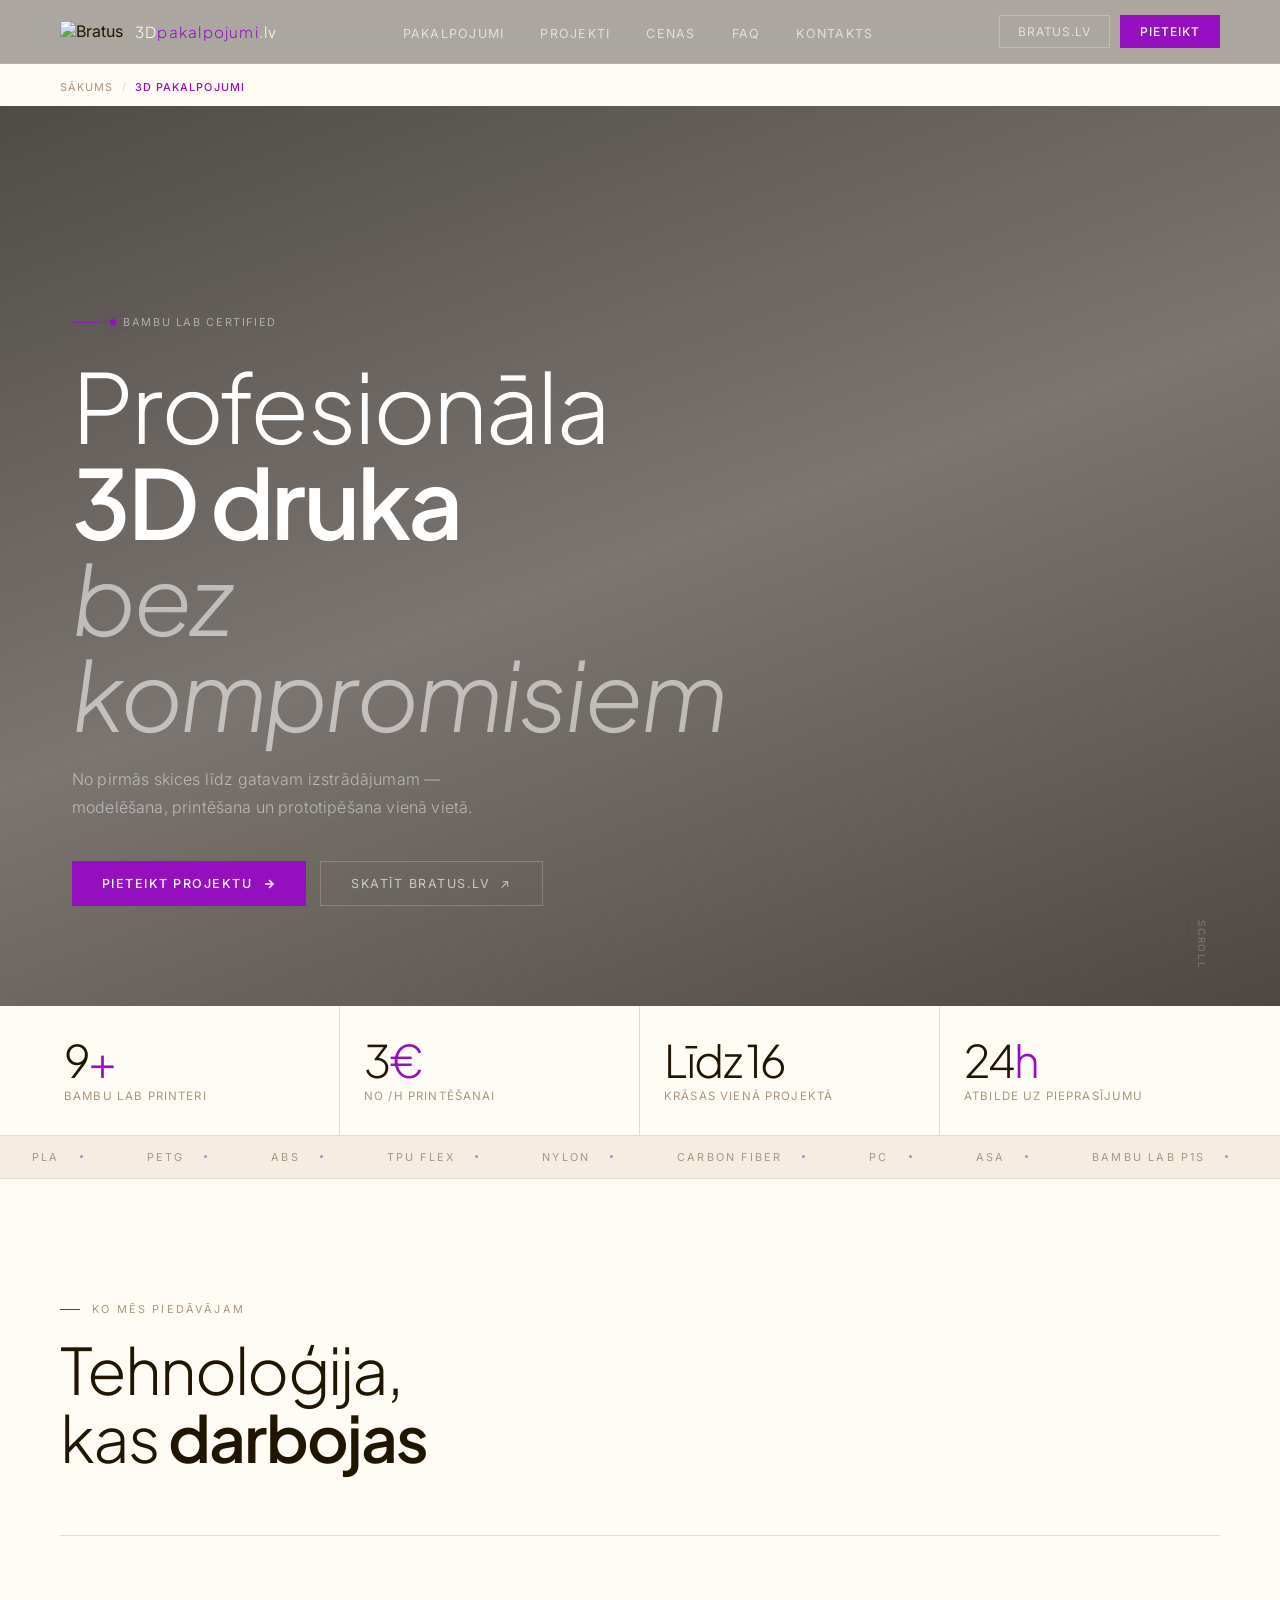
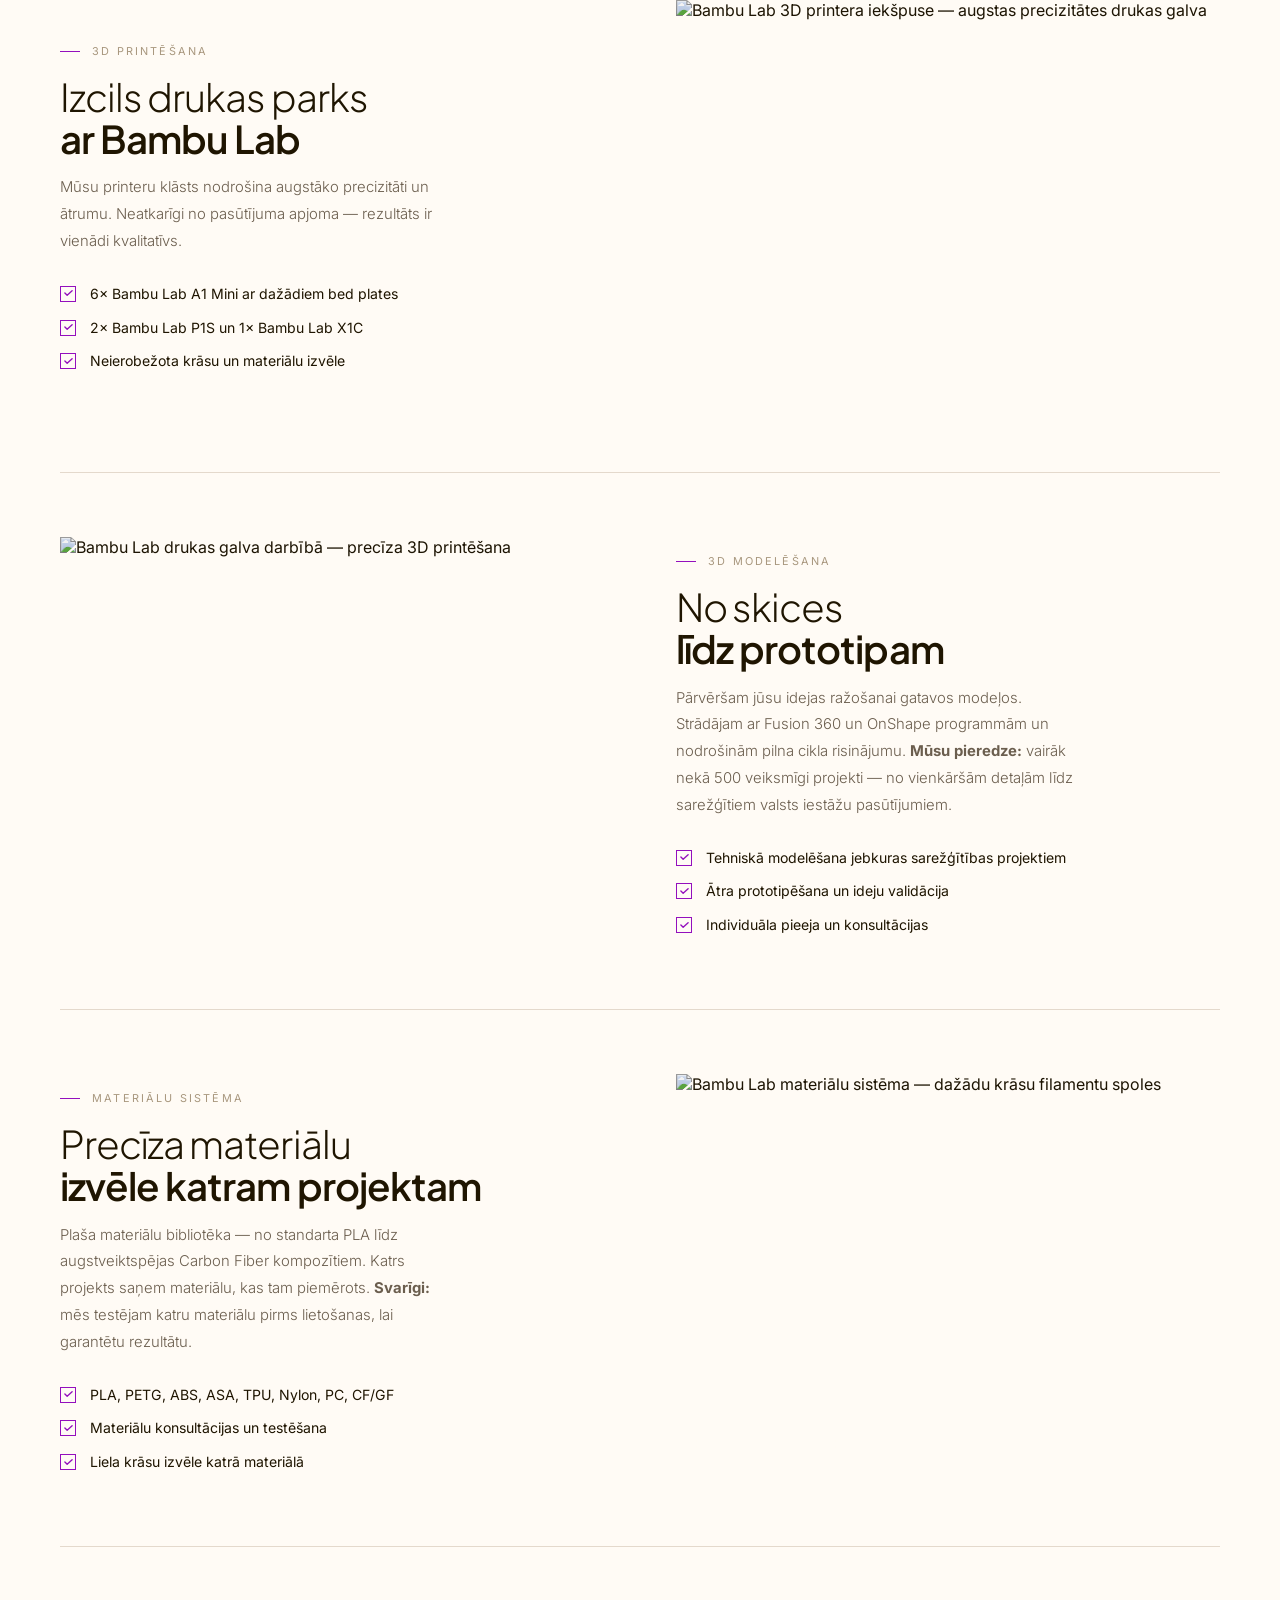
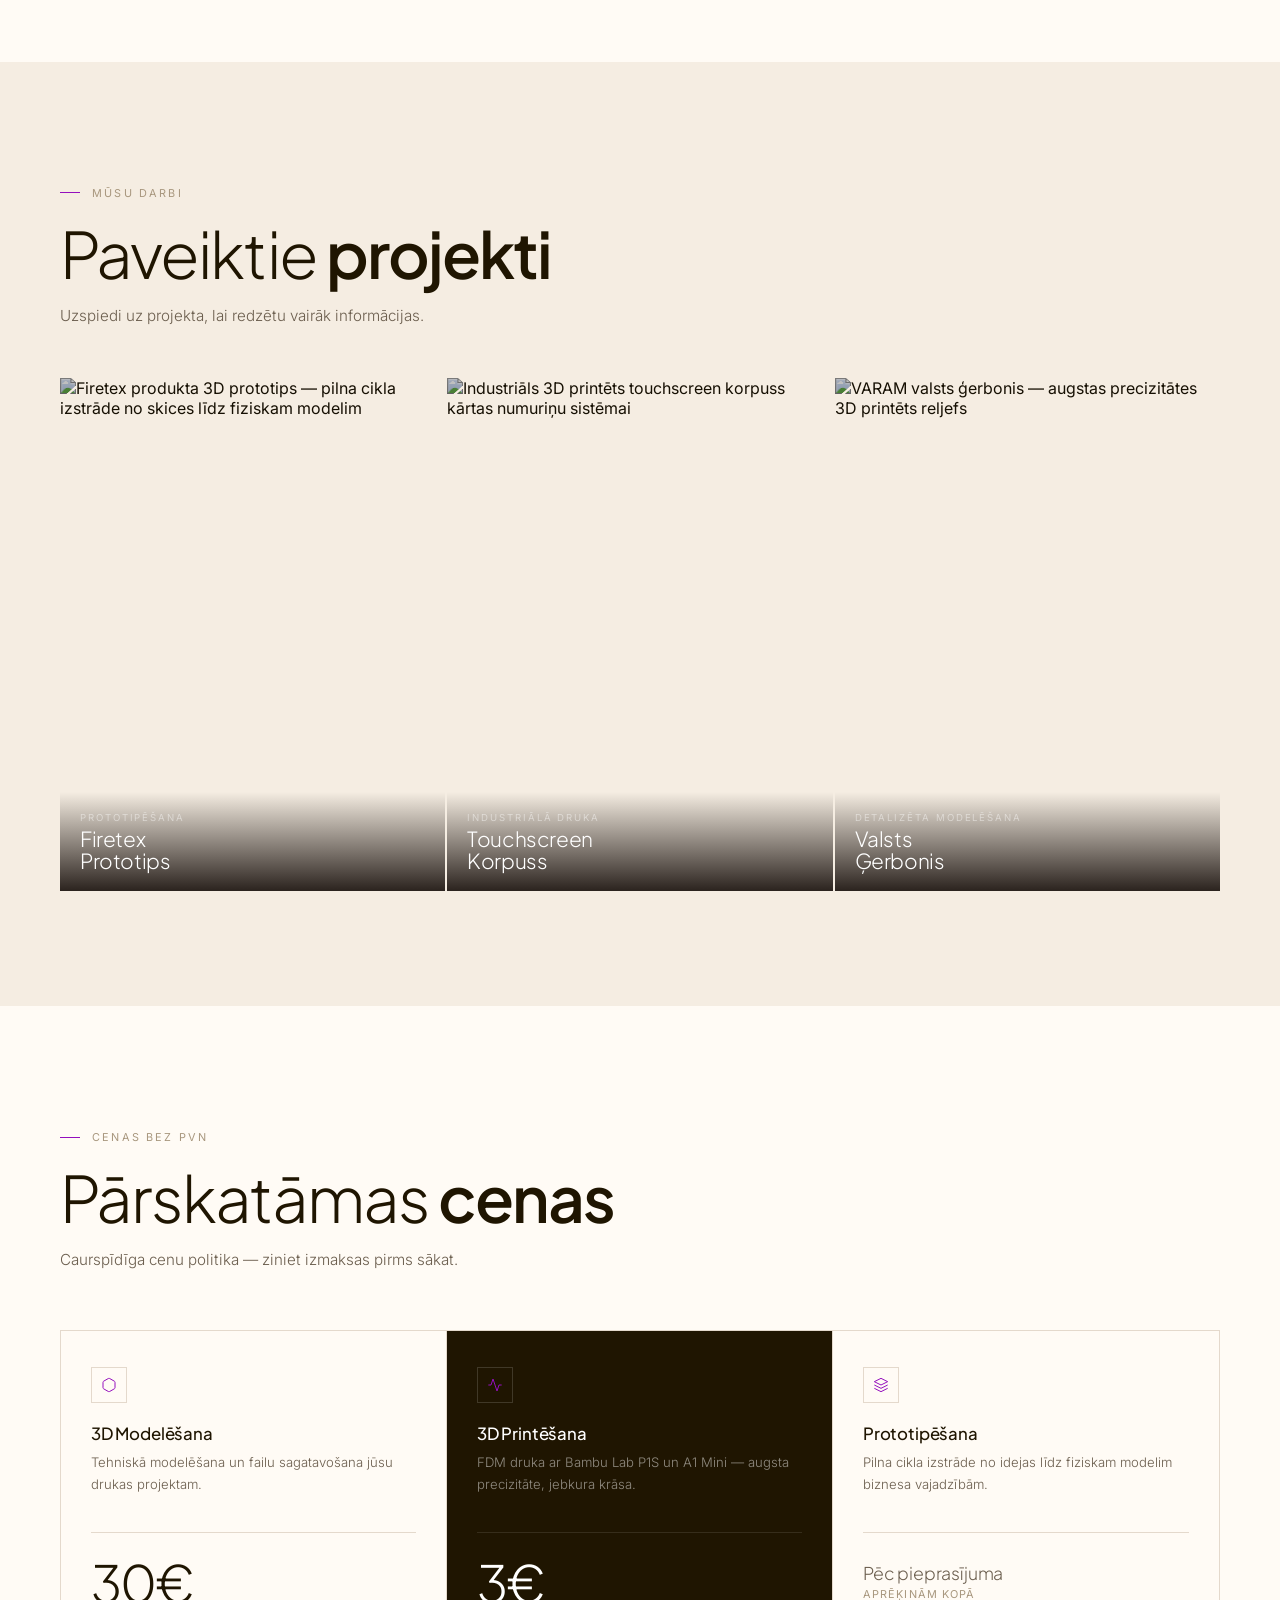
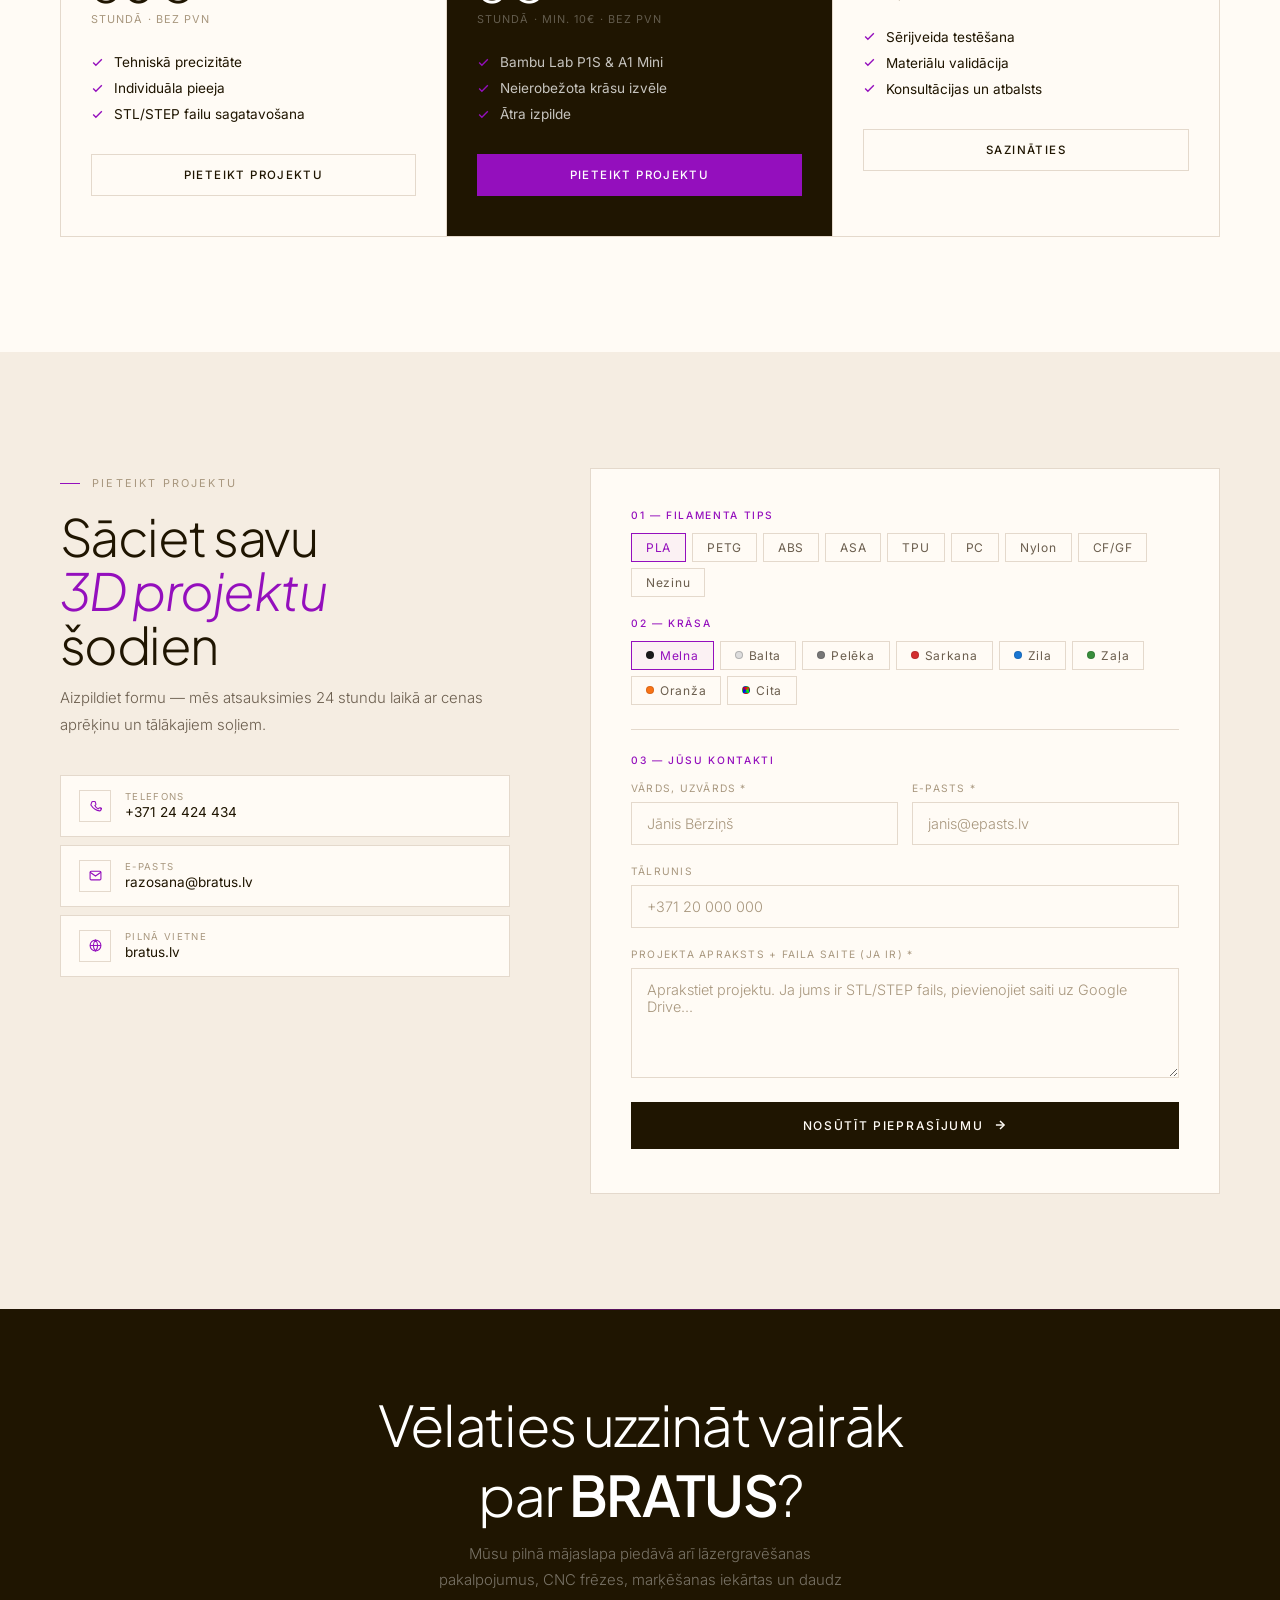
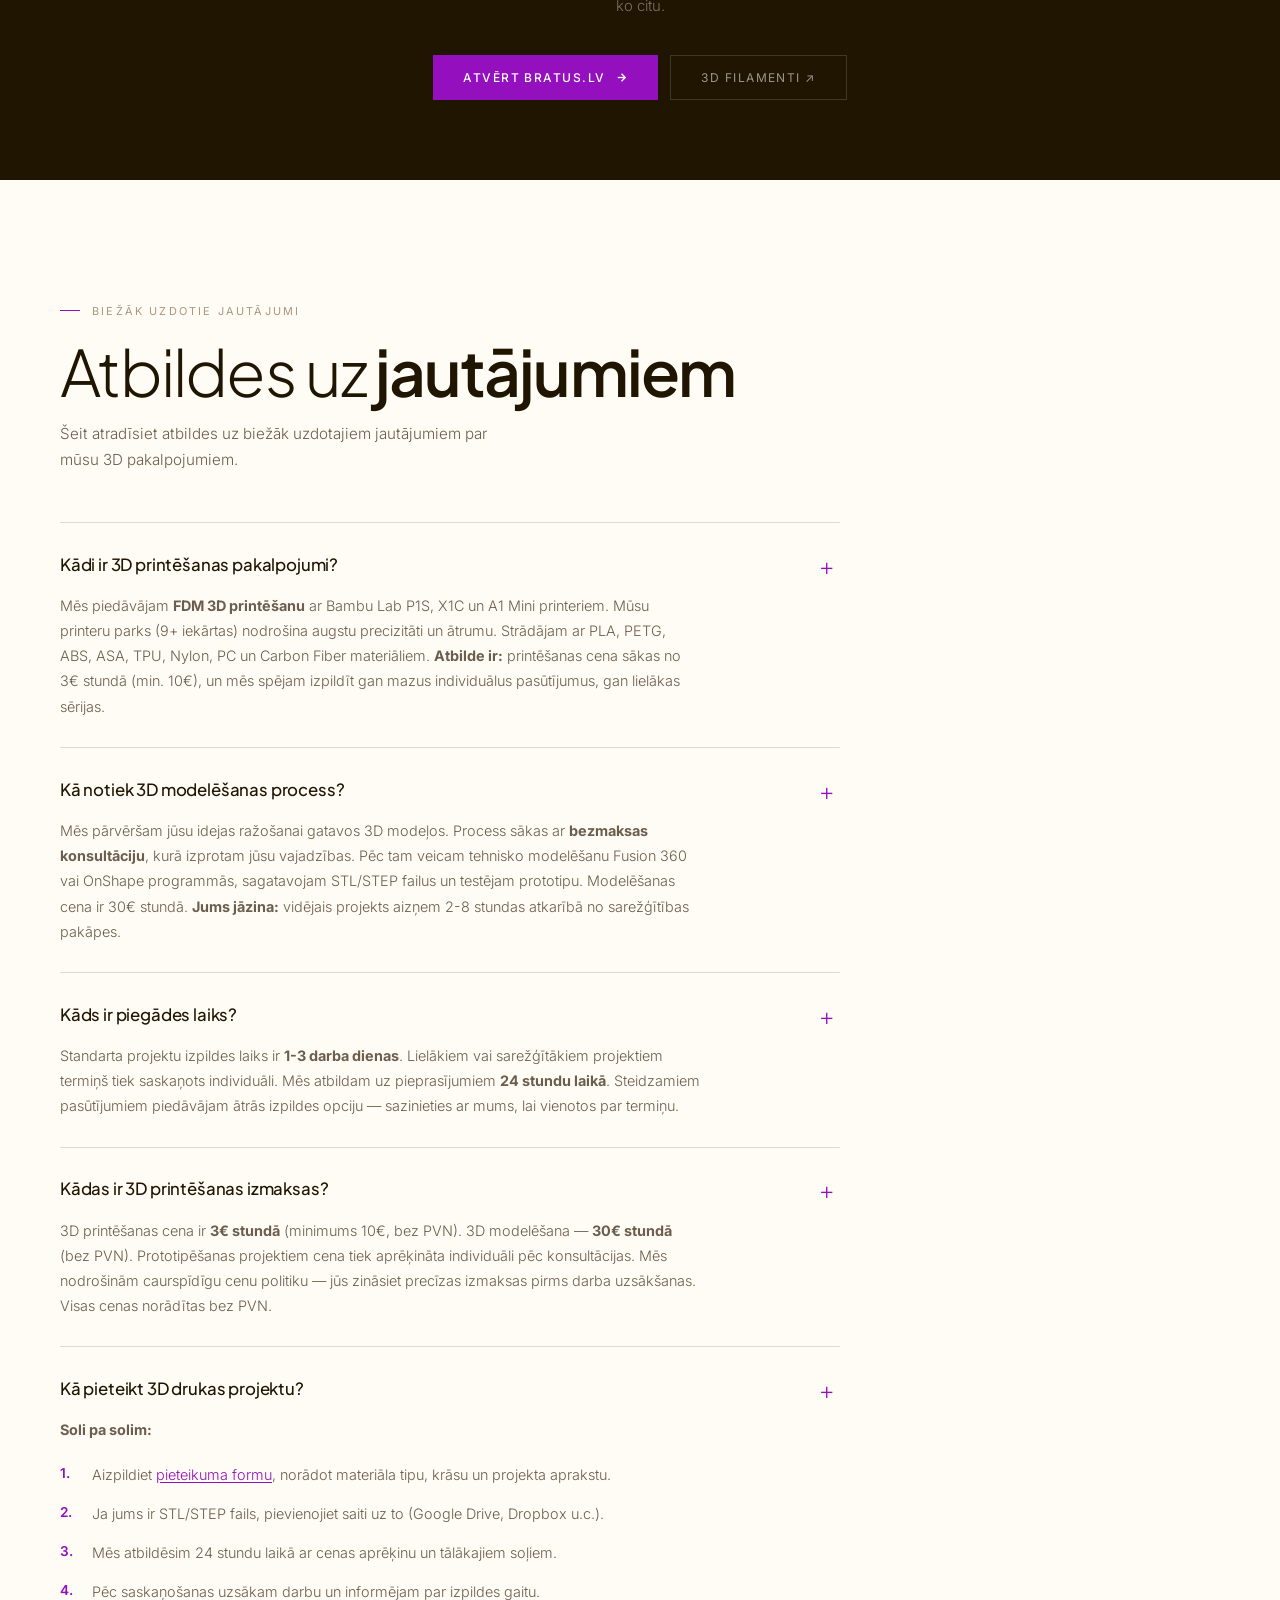
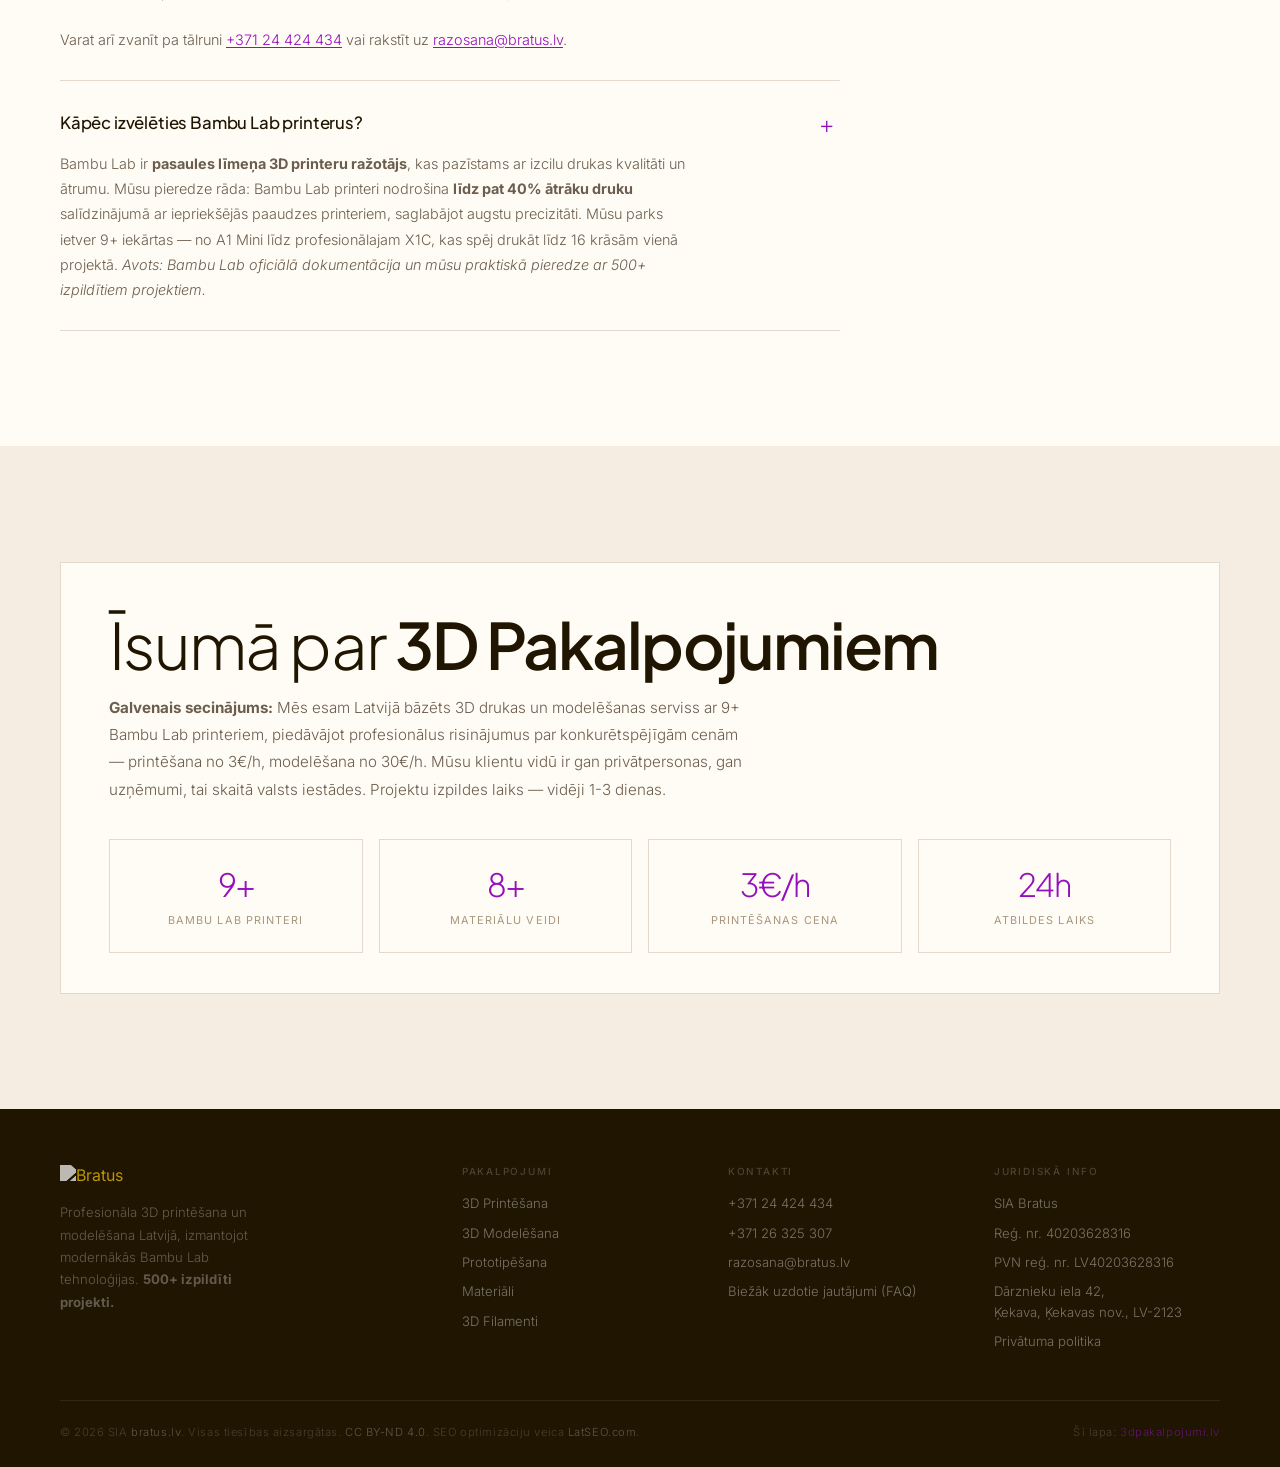
==== index.html @ 53679c9e "GEO optimizācija: JSON-LD struktūrētie dati, FAQ, breadcrumbs, semantiskais HTML, robots.txt, llms.t" ====
<!DOCTYPE html>
<html lang="lv">
<head>
<meta charset="UTF-8">
<meta name="viewport" content="width=device-width, initial-scale=1.0">
<title>3D Pakalpojumi — Profesionāla 3D Printēšana & Modelēšana Latvijā | Bambu Lab</title>
<meta name="description" content="Profesionāla 3D printēšana un modelēšana Latvijā ar Bambu Lab tehnoloģiju. 9+ printeri, PLA, PETG, ABS, TPU, Nylon, Carbon Fiber. Ātra izpilde, bezmaksas konsultācija.">
<meta name="author" content="SIA Bratus">
<meta name="robots" content="index, follow, max-snippet:-1, max-image-preview:large, max-video-preview:-1">
<meta name="google-site-verification" content="r5uT2gqX_KhXH3KyXcMcXesVmDQVjq7C5DZK6U0dUq0" />
<link rel="canonical" href="https://3dpakalpojumi.lv/">
<link rel="alternate" hreflang="lv" href="https://3dpakalpojumi.lv/">
<link rel="alternate" hreflang="x-default" href="https://3dpakalpojumi.lv/">

<!-- Open Graph / Facebook -->
<meta property="og:type" content="website">
<meta property="og:url" content="https://3dpakalpojumi.lv/">
<meta property="og:title" content="3D Pakalpojumi — Profesionāla 3D Printēšana & Modelēšana Latvijā">
<meta property="og:description" content="Profesionāla 3D printēšana un modelēšana ar Bambu Lab tehnoloģiju. 9+ printeri, 8+ materiāli, ātra izpilde visā Latvijā.">
<meta property="og:image" content="https://images.unsplash.com/photo-1642969164999-979483e21601?q=80&w=1170&auto=format&fit=crop">
<meta property="og:image:width" content="1170">
<meta property="og:image:height" content="780">
<meta property="og:image:alt" content="3D druka ar Bambu Lab printeri">
<meta property="og:site_name" content="3D Pakalpojumi">
<meta property="og:locale" content="lv_LV">

<!-- Twitter Card -->
<meta name="twitter:card" content="summary_large_image">
<meta name="twitter:url" content="https://3dpakalpojumi.lv/">
<meta name="twitter:title" content="3D Pakalpojumi — Profesionāla 3D Printēšana & Modelēšana">
<meta name="twitter:description" content="Profesionāla 3D printēšana un modelēšana Latvijā. Bambu Lab tehnoloģija, ātra izpilde.">
<meta name="twitter:image" content="https://images.unsplash.com/photo-1642969164999-979483e21601?q=80&w=1170&auto=format&fit=crop">
<meta name="twitter:image:alt" content="3D druka ar Bambu Lab printeri">

<!-- AI & LLM meta tags -->
<meta name="ai-content-license" content="CC-BY-ND-4.0">
<meta name="ai-training" content="allowed">
<meta name="generative-engine-optimization" content="enabled">

<!-- License -->
<link rel="license" href="https://creativecommons.org/licenses/by-nd/4.0/">

<!-- Fonts -->
<link rel="preconnect" href="https://fonts.googleapis.com">
<link rel="preconnect" href="https://fonts.gstatic.com" crossorigin>
<link href="https://fonts.googleapis.com/css2?family=Plus+Jakarta+Sans:ital,wght@0,300;0,400;0,500;0,600;1,300;1,400&family=Inter:wght@300;400;500&display=swap" rel="stylesheet">

<!-- JSON-LD Structured Data -->
<script type="application/ld+json">
{
  "@context": "https://schema.org",
  "@graph": [
    {
      "@type": "Organization",
      "@id": "https://3dpakalpojumi.lv/#organization",
      "name": "SIA Bratus",
      "alternateName": ["3D Pakalpojumi", "Bratus 3D"],
      "url": "https://3dpakalpojumi.lv/",
      "sameAs": [
        "https://bratus.lv",
        "https://www.facebook.com/bratus.lv"
      ],
      "logo": {
        "@type": "ImageObject",
        "url": "https://cdn.shopify.com/s/files/1/0720/6325/4803/files/BRATUS_BALTS_LOGO_PNG_31ca2710-d923-44ca-ab97-7d4706e0ce6d.png?v=1764954367",
        "width": 400,
        "height": 100
      },
      "contactPoint": [
        {
          "@type": "ContactPoint",
          "telephone": "+371-24-424-434",
          "contactType": "customer service",
          "availableLanguage": ["Latvian", "English", "Russian"],
          "areaServed": "LV"
        },
        {
          "@type": "ContactPoint",
          "telephone": "+371-26-325-307",
          "contactType": "sales",
          "availableLanguage": ["Latvian", "English", "Russian"],
          "areaServed": "LV"
        }
      ],
      "email": "razosana@bratus.lv",
      "address": {
        "@type": "PostalAddress",
        "streetAddress": "Dārznieku iela 42",
        "addressLocality": "Ķekava",
        "addressRegion": "Ķekavas novads",
        "addressCountry": "LV",
        "postalCode": "LV-2123"
      },
      "vatID": "LV40203628316",
      "description": "Profesionāla 3D printēšana un modelēšana Latvijā ar Bambu Lab tehnoloģiju. 9+ printeri, pilna cikla risinājumi.",
      "foundingDate": "2023",
      "numberOfEmployees": {"@type": "QuantitativeValue", "value": "5", "unitText": "darbinieki"}
    },
    {
      "@type": "WebSite",
      "@id": "https://3dpakalpojumi.lv/#website",
      "url": "https://3dpakalpojumi.lv/",
      "name": "3D Pakalpojumi — Printēšana & Modelēšana",
      "description": "Profesionāla 3D printēšana un modelēšana Latvijā. Bambu Lab tehnoloģija, ātra izpilde.",
      "publisher": {"@id": "https://3dpakalpojumi.lv/#organization"},
      "inLanguage": "lv",
      "copyrightYear": 2023,
      "dateModified": "2026-07-15",
      "potentialAction": {
        "@type": "SearchAction",
        "target": "https://3dpakalpojumi.lv/#pakalpojumi",
        "query-input": "required name=search_term"
      }
    },
    {
      "@type": "WebPage",
      "@id": "https://3dpakalpojumi.lv/#webpage",
      "url": "https://3dpakalpojumi.lv/",
      "name": "3D Pakalpojumi — Profesionāla 3D Printēšana & Modelēšana",
      "description": "Profesionāla 3D printēšana un modelēšana Latvijā ar Bambu Lab tehnoloģiju.",
      "isPartOf": {"@id": "https://3dpakalpojumi.lv/#website"},
      "about": {"@id": "https://3dpakalpojumi.lv/#organization"},
      "datePublished": "2023-06-01",
      "dateModified": "2026-07-15",
      "inLanguage": "lv",
      "author": {"@id": "https://3dpakalpojumi.lv/#organization"},
      "publisher": {"@id": "https://3dpakalpojumi.lv/#organization"},
      "speakable": {
        "@type": "SpeakableSpecification",
        "cssSelector": [".hero-h1", ".section-title"]
      },
      "primaryImageOfPage": {
        "@type": "ImageObject",
        "url": "https://images.unsplash.com/photo-1642969164999-979483e21601?q=80&w=1170&auto=format&fit=crop",
        "width": 1170,
        "height": 780
      }
    },
    {
      "@type": "BreadcrumbList",
      "@id": "https://3dpakalpojumi.lv/#breadcrumb",
      "itemListElement": [
        {
          "@type": "ListItem",
          "position": 1,
          "name": "Sākums",
          "item": "https://3dpakalpojumi.lv/"
        }
      ]
    },
    {
      "@type": "FAQPage",
      "mainEntity": [
        {
          "@type": "Question",
          "name": "Kādi ir 3D printēšanas pakalpojumi?",
          "acceptedAnswer": {
            "@type": "Answer",
            "text": "Mēs piedāvājam FDM 3D printēšanu ar Bambu Lab P1S, X1C un A1 Mini printeriem. Mūsu printeru parks (9+ iekārtas) nodrošina augstu precizitāti un ātrumu. Strādājam ar PLA, PETG, ABS, ASA, TPU, Nylon, PC un Carbon Fiber materiāliem. Printēšanas cena sākas no 3€ stundā (min. 10€)."
          }
        },
        {
          "@type": "Question",
          "name": "Kā notiek 3D modelēšanas process?",
          "acceptedAnswer": {
            "@type": "Answer",
            "text": "Mēs pārvēršam jūsu idejas ražošanai gatavos 3D modeļos. Process sākas ar konsultāciju, kurā izprotam jūsu vajadzības. Pēc tam veicam tehnisko modelēšanu Fusion 360 vai OnShape programmās, sagatavojam STL/STEP failus un testējam prototipu. Modelēšanas cena ir 30€ stundā. Vidējais projekts aizņem 2-8 stundas atkarībā no sarežģītības."
          }
        },
        {
          "@type": "Question",
          "name": "Kāds ir piegādes laiks?",
          "acceptedAnswer": {
            "@type": "Answer",
            "text": "Standarta projektu izpildes laiks ir 1-3 darba dienas. Lielākiem vai sarežģītākiem projektiem termiņš tiek saskaņots individuāli. Mēs atbildam uz pieprasījumiem 24 stundu laikā. Steidzamiem pasūtījumiem piedāvājam ātrās izpildes opciju — sazinieties ar mums, lai vienotos."
          }
        },
        {
          "@type": "Question",
          "name": "Kādas ir 3D printēšanas izmaksas?",
          "acceptedAnswer": {
            "@type": "Answer",
            "text": "3D printēšanas cena ir 3€ stundā (minimums 10€, bez PVN). 3D modelēšana — 30€ stundā (bez PVN). Prototipēšanas projektiem cena tiek aprēķināta individuāli. Mēs nodrošinām caurspīdīgu cenu politiku — jūs zināsiet izmaksas pirms darba uzsākšanas. Visas cenas ir bez PVN."
          }
        },
        {
          "@type": "Question",
          "name": "Kā pieteikt 3D drukas projektu?",
          "acceptedAnswer": {
            "@type": "Answer",
            "text": "Aizpildiet pieteikuma formu mūsu mājaslapā, norādot materiāla tipu, krāsu un projekta aprakstu. Ja jums ir STL/STEP fails, pievienojiet saiti uz to. Mēs atbildēsim 24 stundu laikā ar cenas aprēķinu. Varat arī zvanīt +371 24 424 434 vai rakstīt uz razosana@bratus.lv."
          }
        }
      ]
    },
    {
      "@type": "Service",
      "name": "3D Printēšana",
      "provider": {"@id": "https://3dpakalpojumi.lv/#organization"},
      "serviceType": "3D Printing Service",
      "areaServed": {"@type": "Country", "name": "LV"},
      "description": "FDM 3D druka ar Bambu Lab P1S, X1C un A1 Mini printeriem. PLA, PETG, ABS, ASA, TPU, Nylon, PC, Carbon Fiber materiāli.",
      "offers": {
        "@type": "Offer",
        "price": "3.00",
        "priceCurrency": "EUR",
        "unitText": "stundā",
        "description": "3D printēšana no 3€/h, minimums 10€"
      }
    },
    {
      "@type": "Service",
      "name": "3D Modelēšana",
      "provider": {"@id": "https://3dpakalpojumi.lv/#organization"},
      "serviceType": "3D Modeling Service",
      "areaServed": {"@type": "Country", "name": "LV"},
      "description": "Tehniskā 3D modelēšana ar Fusion 360 un OnShape. STL/STEP failu sagatavošana, prototipēšana.",
      "offers": {
        "@type": "Offer",
        "price": "30.00",
        "priceCurrency": "EUR",
        "unitText": "stundā",
        "description": "3D modelēšana 30€/h"
      }
    }
  ]
}
</script>
<style>
/* ── RESET & ROOT ── */
*, *::before, *::after { box-sizing: border-box; margin: 0; padding: 0; }
html { scroll-behavior: smooth; }
body {
  font-family: 'Inter', sans-serif;
  background: #fffbf5;
  color: #1f1501;
  overflow-x: hidden;
  -webkit-font-smoothing: antialiased;
  -moz-osx-font-smoothing: grayscale;
}
/* Skip link */
.skip-link {
  position: absolute; top: -100px; left: 16px;
  background: var(--accent, #940fbd); color: #fff;
  padding: 12px 20px; z-index: 9999;
  font-size: 0.82rem; font-weight: 500;
  text-decoration: none;
  transition: top 0.2s;
}
.skip-link:focus { top: 8px; }
a { text-decoration: none; color: inherit; }
img { display: block; }
ul { list-style: none; }

:root {
  --bg:      #fffbf5;
  --ink:     #1f1501;
  --ink2:    #6b5e4e;
  --ink3:    #a8977e;
  --accent:  #940fbd;
  --border:  #e4d9cc;
  --surface: #f5ede2;
  --max:     1200px;
  --ease:    cubic-bezier(.22,1,.36,1);
  --gutter:  clamp(20px, 5vw, 72px);
}

/* ── NAV ── */
.nav {
  position: fixed; top: 0; left: 0; right: 0; z-index: 300;
  height: 64px;
  display: flex; align-items: center; justify-content: space-between;
  padding: 0 clamp(20px, 5vw, 60px);
  background: rgba(255,251,245,0.88);
  backdrop-filter: blur(20px);
  border-bottom: 1px solid var(--border);
  transition: background 0.3s;
}
.nav.over-hero {
  background: rgba(15,10,5,0.35);
  border-bottom-color: rgba(255,255,255,0.1);
}
.nav-logo {
  display: flex; align-items: center; gap: 12px;
  flex-shrink: 0;
}
.nav-logo img { height: 22px; width: auto; }
.nav-logo-text {
  font-family: 'Plus Jakarta Sans', sans-serif;
  font-weight: 300;
  font-size: 0.95rem;
  letter-spacing: 0.08em;
  color: var(--ink);
}
.nav.over-hero .nav-logo-text { color: #fff; }
.nav-logo-text em {
  font-style: normal;
  color: var(--accent);
}
.nav-links {
  display: flex; align-items: center; gap: 36px;
}
.nav-links a {
  font-size: 0.78rem;
  letter-spacing: 0.1em;
  text-transform: uppercase;
  color: var(--ink2);
  transition: color 0.2s;
  font-weight: 400;
}
.nav.over-hero .nav-links a { color: rgba(255,255,255,0.65); }
.nav-links a:hover { color: var(--ink); }
.nav.over-hero .nav-links a:hover { color: #fff; }
.nav-cta-wrap {
  display: flex; align-items: center; gap: 10px; flex-shrink: 0;
}
.btn-nav-ghost {
  padding: 8px 18px;
  font-size: 0.75rem;
  letter-spacing: 0.08em;
  text-transform: uppercase;
  border: 1px solid var(--border);
  color: var(--ink2);
  transition: all 0.2s;
  font-weight: 400;
}
.nav.over-hero .btn-nav-ghost {
  border-color: rgba(255,255,255,0.25);
  color: rgba(255,255,255,0.65);
}
.btn-nav-ghost:hover { border-color: var(--ink); color: var(--ink); }
.btn-nav-accent {
  padding: 9px 20px;
  font-size: 0.75rem;
  letter-spacing: 0.08em;
  text-transform: uppercase;
  background: var(--accent);
  color: #fff;
  font-weight: 500;
  transition: all 0.2s;
}
.btn-nav-accent:hover { background: #7a0c9e; }
.mobile-menu-btn {
  display: none;
  background: none; border: none;
  cursor: pointer; padding: 4px;
  color: var(--ink);
}
.nav.over-hero .mobile-menu-btn { color: #fff; }

@media (max-width: 860px) {
  .mobile-menu-btn { display: flex; align-items: center; justify-content: center; }
  .nav-links {
    position: absolute; top: 64px; left: 0; right: 0;
    background: var(--bg);
    flex-direction: column; gap: 0;
    max-height: 0; overflow: hidden;
    transition: max-height 0.4s var(--ease);
    border-bottom: 0 solid var(--border);
  }
  .nav-links.open { max-height: 280px; border-bottom-width: 1px; }
  .nav-links a { display: block; padding: 14px 24px; font-size: 0.85rem; }
  .btn-nav-ghost { display: none; }
}
@media (max-width: 520px) {
  .nav { height: 56px; }
  .nav-links { top: 56px; }
}

/* ── BREADCRUMB ── */
.breadcrumb {
  position: relative; z-index: 200;
  padding: 80px clamp(20px, 5vw, 60px) 12px;
  background: var(--bg);
}
.breadcrumb ol {
  display: flex; align-items: center; gap: 8px;
  list-style: none; max-width: var(--max); margin: 0 auto;
}
.breadcrumb li {
  font-size: 0.68rem; letter-spacing: 0.1em;
  text-transform: uppercase; color: var(--ink3);
  font-weight: 400;
}
.breadcrumb li:not(:last-child)::after {
  content: '/'; margin-left: 8px; color: var(--ink3); opacity: 0.4;
}
.breadcrumb a { color: var(--ink3); transition: color 0.2s; }
.breadcrumb a:hover { color: var(--ink); }
.breadcrumb [aria-current="page"] { color: var(--accent); font-weight: 500; }
@media (max-width: 860px) {
  .breadcrumb { padding-top: 72px; }
}

/* ── HERO ── */
.hero {
  min-height: 100vh;
  position: relative;
  display: flex; flex-direction: column;
  align-items: flex-start; justify-content: flex-end;
  padding: 0 clamp(20px, 6vw, 72px) clamp(60px, 8vw, 100px);
  overflow: hidden;
}
@media (max-width: 860px) {
  .hero {
    min-height: 100svh;
    justify-content: center;
    padding-top: 80px;
    padding-bottom: clamp(40px, 8vw, 70px);
  }
  .hero-scroll { display: none; }
}
.hero-bg {
  position: absolute; inset: 0; z-index: 0;
  background-image: url('https://images.unsplash.com/photo-1642969164999-979483e21601?q=80&w=1170&auto=format&fit=crop');
  background-size: cover;
  background-position: center 40%;
}
.hero-overlay {
  position: absolute; inset: 0; z-index: 1;
  background: linear-gradient(
    160deg,
    rgba(12,7,3,0.72) 0%,
    rgba(15,8,4,0.55) 50%,
    rgba(20,10,5,0.75) 100%
  );
}
.hero-inner {
  position: relative; z-index: 2;
  max-width: 740px;
}
.hero-eyebrow {
  display: inline-flex; align-items: center; gap: 10px;
  margin-bottom: 28px;
  font-size: 0.7rem;
  letter-spacing: 0.2em;
  text-transform: uppercase;
  color: rgba(255,255,255,0.45);
  font-weight: 400;
}
.hero-eyebrow-line {
  display: inline-block;
  width: 28px; height: 1px;
  background: var(--accent);
  opacity: 0.8;
}
.hero-pulse {
  display: inline-flex; align-items: center; gap: 7px;
  font-size: 0.68rem; letter-spacing: 0.15em; text-transform: uppercase;
  color: rgba(255,255,255,0.5);
}
.pulse-dot {
  width: 6px; height: 6px; border-radius: 50%;
  background: var(--accent);
  box-shadow: 0 0 10px rgba(148,15,189,0.8);
  animation: pulse 2s ease infinite;
}
@keyframes pulse { 0%,100%{opacity:1;transform:scale(1)} 50%{opacity:.5;transform:scale(.85)} }

.hero-h1 {
  font-family: 'Plus Jakarta Sans', sans-serif;
  font-size: clamp(3rem, 7.5vw, 6.8rem);
  font-weight: 300;
  line-height: 1.0;
  letter-spacing: -0.03em;
  color: #fff;
  margin-bottom: 24px;
}
.hero-h1 em {
  font-style: italic;
  font-weight: 300;
  color: rgba(255,255,255,0.55);
}
.hero-h1 strong {
  font-weight: 600;
  color: #fff;
}
.hero-sub {
  font-size: clamp(0.88rem, 1.5vw, 1rem);
  color: rgba(255,255,255,0.5);
  line-height: 1.75;
  font-weight: 300;
  max-width: 440px;
  margin-bottom: 40px;
  letter-spacing: 0.01em;
}
.hero-btns {
  display: flex; gap: 14px; flex-wrap: wrap;
}
.btn-hero-primary {
  display: inline-flex; align-items: center; gap: 10px;
  padding: 14px 30px;
  background: var(--accent);
  color: #fff;
  font-size: 0.78rem;
  letter-spacing: 0.12em;
  text-transform: uppercase;
  font-weight: 500;
  transition: all 0.25s var(--ease);
}
.btn-hero-primary:hover { background: #7a0c9e; transform: translateY(-2px); }
.btn-hero-ghost {
  display: inline-flex; align-items: center; gap: 10px;
  padding: 14px 30px;
  border: 1px solid rgba(255,255,255,0.2);
  color: rgba(255,255,255,0.65);
  font-size: 0.78rem;
  letter-spacing: 0.12em;
  text-transform: uppercase;
  font-weight: 400;
  transition: all 0.25s var(--ease);
}
.btn-hero-ghost:hover { border-color: rgba(255,255,255,0.5); color: #fff; }
.hero-scroll {
  position: absolute; bottom: 36px; right: clamp(20px,6vw,72px);
  z-index: 2;
  display: flex; flex-direction: column; align-items: center; gap: 8px;
  writing-mode: vertical-lr;
  font-size: 0.62rem;
  letter-spacing: 0.18em;
  text-transform: uppercase;
  color: rgba(255,255,255,0.25);
}
.hero-scroll-line {
  width: 1px; height: 48px;
  background: linear-gradient(to bottom, var(--accent), transparent);
  animation: scrollAnim 2s ease infinite;
}
@keyframes scrollAnim { 0%,100%{transform:scaleY(0);transform-origin:top;opacity:0} 50%{transform:scaleY(1);opacity:1} }
@media (max-width: 520px) {
  .hero-btns { flex-direction: column; }
  .btn-hero-primary, .btn-hero-ghost { justify-content: center; }
  .btn-hero-ghost .hero-ext-arrow { display: none; }
}

/* ── STATS BAR ── */
.stats-bar {
  border-bottom: 1px solid var(--border);
  background: var(--bg);
}
.stats-inner {
  max-width: var(--max);
  margin: 0 auto;
  display: grid;
  grid-template-columns: repeat(4, 1fr);
}
.stat-item {
  padding: 32px 24px;
  border-right: 1px solid var(--border);
  text-align: left;
}
.stat-item:last-child { border-right: none; }
.stat-num {
  font-family: 'Plus Jakarta Sans', sans-serif;
  font-size: clamp(1.8rem, 3.5vw, 3rem);
  font-weight: 300;
  letter-spacing: -0.04em;
  color: var(--ink);
  line-height: 1;
  margin-bottom: 6px;
}
.stat-num em { font-style: normal; color: var(--accent); }
.stat-label {
  font-size: 0.72rem;
  letter-spacing: 0.1em;
  text-transform: uppercase;
  color: var(--ink3);
  font-weight: 400;
}
@media (max-width: 600px) {
  .stats-inner { grid-template-columns: repeat(2, 1fr); }
  .stat-item { border-right: none; border-bottom: 1px solid var(--border); }
  .stat-item:nth-child(odd) { border-right: 1px solid var(--border); }
  .stat-item:last-child, .stat-item:nth-last-child(2):nth-child(odd) { border-bottom: none; }
}

/* ── MARQUEE ── */
.marquee-wrap {
  overflow: hidden;
  border-bottom: 1px solid var(--border);
  background: var(--surface);
  padding: 0;
}
.marquee-track {
  display: flex;
  animation: marquee 28s linear infinite;
  width: max-content;
}
.marquee-item {
  display: flex; align-items: center; gap: 20px;
  padding: 14px 32px;
  font-size: 0.68rem;
  letter-spacing: 0.2em;
  text-transform: uppercase;
  color: var(--ink3);
  white-space: nowrap;
  font-weight: 400;
  font-family: 'Inter', sans-serif;
}
.marquee-sep {
  width: 3px; height: 3px;
  border-radius: 50%;
  background: var(--accent);
  opacity: 0.5;
  flex-shrink: 0;
}
@keyframes marquee { from{transform:translateX(0)} to{transform:translateX(-50%)} }

/* ── SECTION BASE ── */
.section {
  padding: clamp(56px, 9vw, 120px) clamp(20px, 5vw, 60px);
  position: relative;
}
@media (max-width: 860px) {
  .section { padding-top: 48px; padding-bottom: 48px; }
}
.section-max { max-width: var(--max); margin: 0 auto; }
.eyebrow {
  display: inline-flex; align-items: center; gap: 12px;
  font-size: 0.68rem;
  letter-spacing: 0.2em;
  text-transform: uppercase;
  color: var(--ink3);
  font-weight: 400;
  margin-bottom: 20px;
}
.eyebrow::before {
  content: '';
  display: block;
  width: 20px; height: 1px;
  background: var(--accent);
}
.section-title {
  font-family: 'Plus Jakarta Sans', sans-serif;
  font-size: clamp(2.2rem, 5vw, 4rem);
  font-weight: 300;
  letter-spacing: -0.03em;
  line-height: 1.05;
  color: var(--ink);
  margin-bottom: 16px;
}
.section-title strong { font-weight: 600; }
.section-title em {
  font-style: italic;
  font-weight: 300;
  color: var(--ink2);
}
.section-title .accent { color: var(--accent); }
.section-sub {
  font-size: 0.95rem;
  color: var(--ink2);
  line-height: 1.75;
  max-width: 460px;
  font-weight: 300;
}

/* ── FEATURES ── */
.feat-rows { margin-top: 64px; }
@media (max-width: 860px) {
  .feat-rows { margin-top: 36px; }
}
.feat-row {
  display: grid;
  grid-template-columns: 1fr 1fr;
  gap: 72px;
  align-items: center;
  padding: 64px 0;
  border-top: 1px solid var(--border);
}
.feat-row:last-child { border-bottom: 1px solid var(--border); }
.feat-row.flip { direction: rtl; }
.feat-row.flip > * { direction: ltr; }
.feat-text .eyebrow { margin-bottom: 18px; }
.feat-text h3 {
  font-family: 'Plus Jakarta Sans', sans-serif;
  font-size: clamp(1.6rem, 3vw, 2.4rem);
  font-weight: 300;
  letter-spacing: -0.025em;
  line-height: 1.1;
  color: var(--ink);
  margin-bottom: 14px;
}
.feat-text h3 strong { font-weight: 600; }
.feat-text p {
  font-size: 0.93rem;
  color: var(--ink2);
  line-height: 1.8;
  margin-bottom: 28px;
  font-weight: 300;
  max-width: 400px;
}
.feat-list { display: flex; flex-direction: column; gap: 12px; }
.feat-list li {
  display: flex; align-items: flex-start; gap: 14px;
  font-size: 0.88rem;
  color: var(--ink);
  font-weight: 400;
  line-height: 1.55;
}
.feat-check {
  flex-shrink: 0;
  margin-top: 3px;
  width: 16px; height: 16px;
  border: 1px solid var(--accent);
  display: flex; align-items: center; justify-content: center;
}
.feat-check svg { width: 9px; height: 9px; color: var(--accent); }
.feat-visual {
  position: relative;
  overflow: hidden;
  aspect-ratio: 4/3;
}
.feat-visual img {
  width: 100%; height: 100%;
  object-fit: cover;
  display: block;
  transition: transform 0.8s var(--ease);
  filter: brightness(0.95) saturate(0.9);
}
.feat-visual:hover img { transform: scale(1.03); }
.feat-chip {
  position: absolute; bottom: 20px; left: 20px;
  background: rgba(255,251,245,0.92);
  backdrop-filter: blur(12px);
  border: 1px solid var(--border);
  padding: 10px 16px;
  display: flex; align-items: center; gap: 9px;
}
.feat-chip-pulse {
  width: 6px; height: 6px; border-radius: 50%;
  background: var(--accent);
  box-shadow: 0 0 8px rgba(148,15,189,0.6);
  animation: pulse 2s ease infinite;
  flex-shrink: 0;
}
.feat-chip-txt {
  font-size: 0.68rem;
  letter-spacing: 0.12em;
  text-transform: uppercase;
  color: var(--ink2);
  font-weight: 400;
}

@media (max-width: 860px) {
  .feat-row, .feat-row.flip {
    grid-template-columns: 1fr;
    direction: ltr;
    gap: 36px;
    padding: 48px 0;
  }
  .feat-text p { max-width: 100%; }
}

/* ── PROJECTS ── */
.projects-section { background: var(--surface); }
.projects-grid {
  display: grid;
  grid-template-columns: repeat(3, 1fr);
  gap: 2px;
  margin-top: 48px;
}
@media (max-width: 860px) {
  .projects-grid { margin-top: 28px; }
}
.proj-card {
  position: relative;
  overflow: hidden;
  aspect-ratio: 3/4;
  cursor: pointer;
}
.proj-card img {
  width: 100%; height: 100%;
  object-fit: cover;
  display: block;
  transition: transform 0.7s var(--ease), filter 0.5s;
  filter: brightness(0.75) saturate(0.85);
}
.proj-card:hover img {
  transform: scale(1.05);
  filter: brightness(0.35) saturate(0.6);
}
.proj-always {
  position: absolute; bottom: 0; left: 0; right: 0;
  padding: 20px 20px 18px;
  background: linear-gradient(to top, rgba(15,7,3,0.88) 0%, transparent 100%);
}
.proj-cat {
  font-size: 0.6rem;
  letter-spacing: 0.2em;
  text-transform: uppercase;
  color: rgba(255,255,255,0.45);
  margin-bottom: 5px;
  font-weight: 400;
}
.proj-name {
  font-family: 'Plus Jakarta Sans', sans-serif;
  font-size: 1.3rem;
  font-weight: 300;
  line-height: 1.1;
  letter-spacing: -0.02em;
  color: #fff;
}
.proj-hover {
  position: absolute; inset: 0;
  display: flex; flex-direction: column; justify-content: flex-end;
  padding: 24px 20px;
  opacity: 0;
  transition: opacity 0.45s var(--ease);
  background: linear-gradient(to top, rgba(15,7,3,0.95) 40%, transparent 100%);
}
.proj-card:hover .proj-hover { opacity: 1; }
.proj-hover .proj-cat { margin-bottom: 5px; color: rgba(255,255,255,.5); }
.proj-hover .proj-name { margin-bottom: 10px; }
.proj-desc {
  font-size: 0.82rem;
  color: rgba(255,255,255,0.5);
  line-height: 1.6;
  font-weight: 300;
}
.proj-read-more {
  display: inline-flex; align-items: center; gap: 7px;
  margin-top: 14px;
  font-size: 0.68rem;
  letter-spacing: 0.14em;
  text-transform: uppercase;
  color: var(--accent);
  font-weight: 500;
}

/* Modal */
.proj-modal-overlay {
  position: fixed; inset: 0; z-index: 500;
  background: rgba(20,10,5,0.75);
  backdrop-filter: blur(16px);
  display: flex; align-items: center; justify-content: center;
  padding: 24px;
  opacity: 0; pointer-events: none;
  transition: opacity 0.3s ease;
}
.proj-modal-overlay.open { opacity: 1; pointer-events: auto; }
.proj-modal {
  background: var(--bg);
  border: 1px solid var(--border);
  max-width: 680px; width: 100%;
  max-height: 88vh; overflow-y: auto;
  position: relative;
  transform: translateY(24px);
  transition: transform 0.35s var(--ease);
}
.proj-modal-overlay.open .proj-modal { transform: translateY(0); }
.proj-modal img {
  width: 100%; height: 320px;
  object-fit: cover; display: block;
}
.proj-modal-body { padding: 28px 32px 36px; }
.proj-modal-cat {
  font-size: 0.65rem; letter-spacing: 0.18em;
  text-transform: uppercase; color: var(--ink3);
  margin-bottom: 10px; font-weight: 400;
}
.proj-modal-title {
  font-family: 'Plus Jakarta Sans', sans-serif;
  font-size: clamp(1.5rem, 3.5vw, 2rem);
  font-weight: 300; letter-spacing: -0.025em;
  color: var(--ink); margin-bottom: 14px; line-height: 1.1;
}
.proj-modal-desc { font-size: 0.93rem; color: var(--ink2); line-height: 1.75; font-weight: 300; }
.proj-modal-close {
  position: absolute; top: 16px; right: 16px;
  width: 36px; height: 36px;
  background: rgba(255,251,245,0.9);
  border: 1px solid var(--border);
  display: flex; align-items: center; justify-content: center;
  cursor: pointer; transition: all 0.2s;
}
.proj-modal-close:hover { border-color: var(--accent); }
.proj-modal-close svg { width: 14px; height: 14px; color: var(--ink); }

@media (max-width: 860px) { .projects-grid { grid-template-columns: repeat(2,1fr); } }
@media (max-width: 520px) {
  .projects-grid { grid-template-columns: 1fr; }
  .proj-modal img { height: 220px; }
  .proj-modal-body { padding: 20px; }
}

/* ── PRICING ── */
.pricing-section { background: var(--bg); }
.pricing-header { margin-bottom: 56px; }
.pricing-header .section-sub { max-width: 440px; }
@media (max-width: 860px) {
  .pricing-header { margin-bottom: 32px; }
}
.pricing-grid {
  display: grid;
  grid-template-columns: repeat(3,1fr);
  border: 1px solid var(--border);
}
.price-card {
  padding: 36px 30px 40px;
  border-right: 1px solid var(--border);
  position: relative;
  transition: background 0.25s;
}
.price-card:last-child { border-right: none; }
.price-card:hover { background: var(--surface); }
.price-card.hot {
  background: var(--ink);
  color: rgba(255,255,255,0.9);
}
.price-card.hot:hover { background: #2e1f0a; }
.price-icon {
  width: 36px; height: 36px;
  border: 1px solid var(--border);
  display: flex; align-items: center; justify-content: center;
  margin-bottom: 20px;
}
.price-card.hot .price-icon { border-color: rgba(255,255,255,0.15); }
.price-icon svg { width: 16px; height: 16px; color: var(--accent); }
.price-name {
  font-family: 'Plus Jakarta Sans', sans-serif;
  font-size: 1.05rem;
  font-weight: 500;
  letter-spacing: -0.01em;
  margin-bottom: 8px;
  color: var(--ink);
}
.price-card.hot .price-name { color: #fff; }
.price-desc {
  font-size: 0.82rem;
  color: var(--ink2);
  line-height: 1.65;
  margin-bottom: 28px;
  font-weight: 300;
  min-height: 52px;
}
.price-card.hot .price-desc { color: rgba(255,255,255,0.5); }
.price-divider { border: none; border-top: 1px solid var(--border); margin-bottom: 24px; }
.price-card.hot .price-divider { border-color: rgba(255,255,255,0.1); }
.price-val {
  font-family: 'Plus Jakarta Sans', sans-serif;
  font-size: 3.2rem;
  font-weight: 300;
  letter-spacing: -0.04em;
  color: var(--ink);
  line-height: 1;
  margin-bottom: 4px;
}
.price-card.hot .price-val { color: #fff; }
.price-val em { font-style: normal; color: var(--accent); }
.price-val.custom-val {
  font-size: 1.1rem;
  letter-spacing: -0.01em;
  padding-top: 8px;
  color: var(--ink2);
}
.price-card.hot .price-val.custom-val { color: rgba(255,255,255,0.5); }
.price-per {
  font-size: 0.68rem;
  letter-spacing: 0.1em;
  text-transform: uppercase;
  color: var(--ink3);
  margin-bottom: 28px;
  font-weight: 400;
}
.price-card.hot .price-per { color: rgba(255,255,255,0.3); }
.price-feats { display: flex; flex-direction: column; gap: 10px; margin-bottom: 32px; flex-grow: 1; }
.price-feats li {
  display: flex; align-items: center; gap: 10px;
  font-size: 0.85rem; color: var(--ink);
  font-weight: 400;
}
.price-card.hot .price-feats li { color: rgba(255,255,255,0.75); }
.price-feats li svg { width: 13px; height: 13px; color: var(--accent); flex-shrink: 0; }
.btn-price {
  display: block; width: 100%; text-align: center;
  padding: 13px 20px;
  font-size: 0.72rem;
  letter-spacing: 0.12em;
  text-transform: uppercase;
  font-weight: 500;
  transition: all 0.2s;
  border: 1px solid var(--border);
  color: var(--ink);
  margin-top: auto;
}
.btn-price:hover { border-color: var(--ink); }
.price-card.hot .btn-price {
  background: var(--accent);
  border-color: var(--accent);
  color: #fff;
}
.price-card.hot .btn-price:hover { background: #7a0c9e; border-color: #7a0c9e; }

@media (max-width: 860px) {
  .pricing-grid { grid-template-columns: 1fr; }
  .price-card { border-right: none; border-bottom: 1px solid var(--border); }
  .price-card:last-child { border-bottom: none; }
}

/* ── CONTACT ── */
.contact-section { background: var(--surface); }
.contact-inner {
  display: grid;
  grid-template-columns: 1fr 1.4fr;
  gap: 80px;
  align-items: start;
}
.contact-left { position: sticky; top: 88px; }
.contact-left h2 {
  font-family: 'Plus Jakarta Sans', sans-serif;
  font-size: clamp(2rem, 4vw, 3.2rem);
  font-weight: 300;
  letter-spacing: -0.03em;
  line-height: 1.05;
  color: var(--ink);
  margin-bottom: 14px;
}
.contact-left h2 em { font-style: italic; color: var(--accent); }
.contact-left p {
  font-size: 0.93rem;
  color: var(--ink2);
  line-height: 1.8;
  font-weight: 300;
  margin-bottom: 36px;
}
.contact-meta { display: flex; flex-direction: column; gap: 8px; }
.cmeta {
  display: flex; align-items: center; gap: 14px;
  padding: 14px 18px;
  background: var(--bg);
  border: 1px solid var(--border);
  transition: border-color 0.2s;
}
.cmeta:hover { border-color: var(--accent); }
.cmeta-ico {
  width: 32px; height: 32px;
  border: 1px solid var(--border);
  display: flex; align-items: center; justify-content: center;
  flex-shrink: 0;
}
.cmeta-ico svg { width: 13px; height: 13px; color: var(--accent); }
.cmeta-label {
  font-size: 0.6rem;
  letter-spacing: 0.14em;
  text-transform: uppercase;
  color: var(--ink3);
  margin-bottom: 2px;
  font-weight: 400;
}
.cmeta-val { font-size: 0.85rem; font-weight: 400; color: var(--ink); }
.form-box {
  background: var(--bg);
  border: 1px solid var(--border);
  padding: 40px 40px 44px;
}
.form-status {
  display: none; align-items: center; gap: 10px;
  padding: 13px 16px;
  font-size: 0.8rem; margin-bottom: 24px;
}
.form-status.ok { display: flex; background: rgba(34,197,94,0.06); border: 1px solid rgba(34,197,94,0.25); color: #166534; }
.form-status.err { display: flex; background: rgba(239,68,68,0.06); border: 1px solid rgba(239,68,68,0.2); color: #991b1b; }
.form-step-label {
  display: block;
  font-size: 0.64rem;
  letter-spacing: 0.16em;
  text-transform: uppercase;
  color: var(--accent);
  font-weight: 500;
  margin-bottom: 12px;
}
.fg { margin-bottom: 20px; }
.form-label {
  display: block;
  font-size: 0.64rem;
  letter-spacing: 0.12em;
  text-transform: uppercase;
  color: var(--ink3);
  font-weight: 400;
  margin-bottom: 8px;
}
.f2 { display: grid; grid-template-columns: 1fr 1fr; gap: 14px; }
.finput, .ftextarea {
  width: 100%;
  background: transparent;
  border: 1px solid var(--border);
  color: var(--ink);
  font-family: 'Inter', sans-serif;
  font-size: 0.9rem;
  padding: 12px 15px;
  outline: none;
  transition: border-color 0.2s, box-shadow 0.2s;
  font-weight: 300;
}
.finput:focus, .ftextarea:focus {
  border-color: var(--accent);
  box-shadow: 0 0 0 3px rgba(148,15,189,0.06);
}
.finput::placeholder, .ftextarea::placeholder { color: var(--ink3); }
.ftextarea { resize: vertical; min-height: 110px; }
.pill-row { display: flex; flex-wrap: wrap; gap: 6px; }
.pill-row input[type="radio"] { display: none; }
.pill-row label {
  padding: 6px 14px;
  border: 1px solid var(--border);
  font-size: 0.75rem;
  letter-spacing: 0.06em;
  color: var(--ink2);
  cursor: pointer;
  transition: all 0.18s;
  font-weight: 400;
  display: flex; align-items: center; gap: 6px;
}
.pill-row label:hover { border-color: var(--ink2); color: var(--ink); }
.pill-row input:checked + label {
  border-color: var(--accent);
  color: var(--accent);
  background: rgba(148,15,189,0.04);
}
.color-dot {
  width: 8px; height: 8px; border-radius: 50%;
  border: 1px solid rgba(0,0,0,0.12); display: inline-block;
}
.form-sep { border: none; border-top: 1px solid var(--border); margin: 24px 0; }
.btn-submit {
  width: 100%; display: flex; align-items: center; justify-content: center;
  gap: 10px; padding: 16px 24px;
  background: var(--ink); border: none;
  font-size: 0.75rem;
  letter-spacing: 0.14em;
  text-transform: uppercase;
  font-weight: 500;
  color: var(--bg);
  cursor: pointer;
  font-family: 'Inter', sans-serif;
  transition: all 0.25s var(--ease);
}
.btn-submit:hover { background: var(--accent); }
.btn-submit svg { width: 14px; height: 14px; }

@media (max-width: 860px) {
  .contact-inner { grid-template-columns: 1fr; gap: 48px; }
  .contact-left { position: static; }
  .f2 { grid-template-columns: 1fr; }
  .form-box { padding: 28px 24px 32px; }
}

/* ── CTA BAND ── */
.cta-band {
  background: var(--ink);
  padding: 80px clamp(20px, 5vw, 60px);
  text-align: center;
  position: relative; overflow: hidden;
}
.cta-band::before {
  content: '';
  position: absolute; top: 0; left: 0; right: 0;
  height: 1px;
  background: linear-gradient(90deg, transparent, rgba(148,15,189,0.5), transparent);
}
.cta-band h2 {
  font-family: 'Plus Jakarta Sans', sans-serif;
  font-size: clamp(2rem, 4.5vw, 3.5rem);
  font-weight: 300;
  letter-spacing: -0.03em;
  color: #fff;
  margin-bottom: 12px;
}
.cta-band h2 em { font-style: italic; color: rgba(255,255,255,0.35); }
.cta-band h2 strong { font-weight: 600; color: #fff; }
.cta-band p {
  font-size: 0.93rem;
  color: rgba(255,255,255,0.4);
  font-weight: 300;
  margin-bottom: 36px;
  max-width: 420px;
  margin-left: auto; margin-right: auto;
  line-height: 1.75;
}
.cta-band-btns {
  display: flex; gap: 12px;
  justify-content: center; flex-wrap: wrap;
}
.btn-cta-primary {
  display: inline-flex; align-items: center; gap: 10px;
  padding: 14px 30px;
  background: var(--accent); color: #fff;
  font-size: 0.75rem; letter-spacing: 0.12em;
  text-transform: uppercase; font-weight: 500;
  transition: all 0.2s;
}
.btn-cta-primary:hover { background: #7a0c9e; }
.btn-cta-ghost {
  display: inline-flex; align-items: center; gap: 10px;
  padding: 14px 30px;
  border: 1px solid rgba(255,255,255,0.15);
  color: rgba(255,255,255,0.55);
  font-size: 0.75rem; letter-spacing: 0.12em;
  text-transform: uppercase; font-weight: 400;
  transition: all 0.2s;
}
.btn-cta-ghost:hover { border-color: rgba(255,255,255,0.35); color: #fff; }

/* ── FAQ ── */
.faq-section { background: var(--bg); }
.faq-list {
  max-width: 780px;
  margin-top: 48px;
}
.faq-item {
  border-top: 1px solid var(--border);
  padding: 28px 0;
}
.faq-item:last-child { border-bottom: 1px solid var(--border); }
.faq-item dt {
  font-family: 'Plus Jakarta Sans', sans-serif;
  font-size: 1.05rem;
  font-weight: 500;
  letter-spacing: -0.01em;
  color: var(--ink);
  cursor: pointer;
  display: flex;
  align-items: center;
  gap: 16px;
  line-height: 1.35;
}
.faq-item dt::after {
  content: '+';
  font-size: 1.4rem;
  font-weight: 300;
  color: var(--accent);
  margin-left: auto;
  flex-shrink: 0;
  width: 28px; height: 28px;
  display: flex; align-items: center; justify-content: center;
  transition: transform 0.25s var(--ease);
}
.faq-item dt:hover { color: var(--accent); }
.faq-item dd {
  margin-top: 14px;
  font-size: 0.9rem;
  color: var(--ink2);
  line-height: 1.75;
  font-weight: 300;
  max-width: 640px;
}
.faq-item dd p { margin-bottom: 12px; }
.faq-item dd p:last-child { margin-bottom: 0; }
.faq-steps {
  list-style: none;
  counter-reset: faq-step;
  padding: 0; margin: 0 0 16px 0;
}
.faq-steps li {
  counter-increment: faq-step;
  padding: 8px 0 8px 32px;
  position: relative;
  font-size: 0.9rem;
  color: var(--ink2);
  line-height: 1.6;
  font-weight: 300;
}
.faq-steps li::before {
  content: counter(faq-step) '.';
  position: absolute; left: 0; top: 8px;
  font-weight: 600; color: var(--accent);
  font-size: 0.85rem;
}
.faq-item dd a {
  color: var(--accent);
  text-decoration: underline;
  text-underline-offset: 2px;
}
.faq-item dd a:hover { color: #7a0c9e; }
@media (max-width: 860px) {
  .faq-list { margin-top: 28px; }
  .faq-item { padding: 20px 0; }
  .faq-item dt { font-size: 0.95rem; }
}

/* ── SUMMARY / TL;DR ── */
.summary-section { background: var(--surface); }
.summary-box {
  background: var(--bg);
  border: 1px solid var(--border);
  padding: 48px 48px 40px;
}
.summary-box .section-sub {
  max-width: 640px;
  font-size: 0.95rem;
  line-height: 1.8;
}
.summary-points {
  display: grid;
  grid-template-columns: repeat(4, 1fr);
  gap: 16px;
  margin-top: 36px;
}
.sum-point {
  text-align: center;
  padding: 24px 16px;
  border: 1px solid var(--border);
  transition: border-color 0.2s;
}
.sum-point:hover { border-color: var(--accent); }
.sum-point strong {
  display: block;
  font-family: 'Plus Jakarta Sans', sans-serif;
  font-size: 2rem;
  font-weight: 300;
  letter-spacing: -0.04em;
  color: var(--accent);
  margin-bottom: 4px;
}
.sum-point span {
  font-size: 0.68rem;
  letter-spacing: 0.1em;
  text-transform: uppercase;
  color: var(--ink3);
  font-weight: 400;
}
@media (max-width: 860px) {
  .summary-box { padding: 32px 24px 28px; }
  .summary-points { grid-template-columns: repeat(2, 1fr); }
}
@media (max-width: 520px) {
  .summary-points { grid-template-columns: 1fr 1fr; gap: 8px; }
  .sum-point { padding: 16px 10px; }
  .sum-point strong { font-size: 1.5rem; }
}
footer {
  background: var(--ink);
  padding: 56px clamp(20px, 5vw, 60px) 28px;
}
.footer-top {
  max-width: var(--max); margin: 0 auto;
  display: grid;
  grid-template-columns: 1.6fr 1fr 1fr 1fr;
  gap: 40px;
  padding-bottom: 40px;
  border-bottom: 1px solid rgba(255,255,255,0.08);
}
.footer-brand img { height: 22px; width: auto; margin-bottom: 14px; filter: brightness(10); opacity: 0.7; }
.footer-brand p {
  font-size: 0.82rem;
  color: rgba(255,255,255,0.3);
  line-height: 1.7;
  max-width: 200px;
  font-weight: 300;
}
.footer-col h5 {
  font-size: 0.62rem;
  font-weight: 500;
  letter-spacing: 0.18em;
  text-transform: uppercase;
  color: rgba(255,255,255,0.2);
  margin-bottom: 16px;
}
.footer-col a, .footer-col p {
  display: block;
  font-size: 0.82rem;
  color: rgba(255,255,255,0.4);
  margin-bottom: 9px;
  transition: color 0.2s;
  line-height: 1.55;
  font-weight: 300;
}
.footer-col a:hover { color: rgba(255,255,255,0.8); }
.footer-bottom {
  max-width: var(--max); margin: 24px auto 0;
  display: flex; align-items: center; justify-content: space-between;
  gap: 12px; flex-wrap: wrap;
}
.footer-bottom p, .footer-bottom-right {
  font-size: 0.7rem;
  color: rgba(255,255,255,0.18);
  letter-spacing: 0.05em;
  font-weight: 300;
}
.footer-bottom a { color: rgba(255,255,255,0.28); transition: color 0.2s; }
.footer-bottom a:hover { color: rgba(255,255,255,0.55); }
.footer-bottom-right span { color: rgba(148,15,189,0.6); }

@media (max-width: 860px) {
  .footer-top { grid-template-columns: 1fr 1fr; gap: 28px; }
}
@media (max-width: 520px) {
  footer { padding: 36px clamp(16px, 5vw, 40px) 20px; }
  .footer-top {
    grid-template-columns: 1fr 1fr;
    gap: 20px 16px;
    padding-bottom: 24px;
  }
  .footer-brand { grid-column: 1 / -1; }
  .footer-brand p { max-width: 100%; font-size: 0.78rem; }
  .footer-col h5 { margin-bottom: 10px; }
  .footer-col a, .footer-col p { font-size: 0.78rem; margin-bottom: 6px; }
  .footer-bottom { flex-direction: column; text-align: center; gap: 6px; margin-top: 16px; }
  .footer-bottom p, .footer-bottom-right { font-size: 0.65rem; }
}

/* ── SCROLL REVEAL ── */
.sr { opacity: 0; transform: translateY(22px); transition: opacity 0.75s var(--ease), transform 0.75s var(--ease); }
.sr.in { opacity: 1; transform: translateY(0); }
.sr-d1 { transition-delay: 0.08s; }
.sr-d2 { transition-delay: 0.17s; }
.sr-d3 { transition-delay: 0.26s; }

/* ── REDUCED MOTION ── */
@media (prefers-reduced-motion: reduce) {
  *, *::before, *::after { animation-duration: 0.01ms !important; transition-duration: 0.01ms !important; }
  .sr { opacity: 1; transform: none; }
}

/* ── LARGE DESKTOP ── */
@media (min-width: 1400px) {
  .section-max { max-width: 1320px; }
  .stats-inner { max-width: 1320px; }
  .footer-top { max-width: 1320px; }
  .footer-bottom { max-width: 1320px; }
}
@media (min-width: 1800px) {
  .section-max { max-width: 1500px; }
  .stats-inner { max-width: 1500px; }
  .footer-top { max-width: 1500px; }
  .footer-bottom { max-width: 1500px; }
}
</style>
</head>
<body>

<!-- SKIP TO CONTENT -->
<a href="#main-content" class="skip-link" id="skip-link">Pāriet uz saturu</a>

<!-- NAV -->
<nav class="nav" id="main-nav" role="navigation" aria-label="Galvenā navigācija">
  <div class="nav-logo">
    <img src="https://cdn.shopify.com/s/files/1/0720/6325/4803/files/BRATUS_BALTS_LOGO_PNG_31ca2710-d923-44ca-ab97-7d4706e0ce6d.png?v=1764954367" alt="Bratus">
    <div class="nav-logo-text">3D<em>pakalpojumi</em>.lv</div>
  </div>
  <ul class="nav-links" id="nav-links">
    <li><a href="#pakalpojumi">Pakalpojumi</a></li>
    <li><a href="#projekti">Projekti</a></li>
    <li><a href="#cenas">Cenas</a></li>
    <li><a href="#faq">FAQ</a></li>
    <li><a href="#pieteikums">Kontakts</a></li>
  </ul>
  <div class="nav-cta-wrap">
    <a href="https://bratus.lv" target="_blank" class="btn-nav-ghost">bratus.lv</a>
    <a href="#pieteikums" class="btn-nav-accent">Pieteikt</a>
    <button class="mobile-menu-btn" id="mobile-menu-btn" aria-label="Izvēlne">
      <svg width="22" height="22" viewBox="0 0 24 24" fill="none" stroke="currentColor" stroke-width="2">
        <line x1="3" y1="12" x2="21" y2="12"/><line x1="3" y1="6" x2="21" y2="6"/><line x1="3" y1="18" x2="21" y2="18"/>
      </svg>
    </button>
  </div>
</nav>

<!-- MAIN CONTENT -->
<main id="main-content">

<!-- BREADCRUMB -->
<nav class="breadcrumb" aria-label="Breadcrumb">
  <ol>
    <li><a href="/">Sākums</a></li>
    <li aria-current="page">3D Pakalpojumi</li>
  </ol>
</nav>

<!-- HERO -->
<section class="hero">
  <div class="hero-bg"></div>
  <div class="hero-overlay"></div>
  <div class="hero-inner">
    <div class="hero-eyebrow">
      <span class="hero-eyebrow-line"></span>
      <span class="hero-pulse">
        <span class="pulse-dot"></span>
        Bambu Lab Certified
      </span>
    </div>
    <h1 class="hero-h1">
      Profesionāla<br>
      <strong>3D druka</strong><br>
      <em>bez kompromisiem</em>
    </h1>
    <p class="hero-sub">No pirmās skices līdz gatavam izstrādājumam — modelēšana, printēšana un prototipēšana vienā vietā.</p>
    <div class="hero-btns">
      <a href="#pieteikums" class="btn-hero-primary">
        Pieteikt projektu
        <svg width="14" height="14" viewBox="0 0 24 24" fill="none" stroke="currentColor" stroke-width="2.5">
          <line x1="5" y1="12" x2="19" y2="12"/><polyline points="12 5 19 12 12 19"/>
        </svg>
      </a>
      <a href="https://bratus.lv/pages/3d-pakalpojumi" target="_blank" class="btn-hero-ghost">
        Skatīt bratus.lv <span class="hero-ext-arrow">↗</span>
      </a>
    </div>
  </div>
  <div class="hero-scroll" aria-hidden="true">
    <span class="hero-scroll-line"></span>
    <span>Scroll</span>
  </div>
</section>

<!-- STATS BAR -->
<div class="stats-bar">
  <div class="stats-inner">
    <div class="stat-item sr">
      <div class="stat-num">9<em>+</em></div>
      <div class="stat-label">Bambu Lab printeri</div>
    </div>
    <div class="stat-item sr sr-d1">
      <div class="stat-num">3<em>€</em></div>
      <div class="stat-label">No /h printēšanai</div>
    </div>
    <div class="stat-item sr sr-d2">
      <div class="stat-num">Līdz 16</div>
      <div class="stat-label">Krāsas vienā projektā</div>
    </div>
    <div class="stat-item sr sr-d3">
      <div class="stat-num">24<em>h</em></div>
      <div class="stat-label">Atbilde uz pieprasījumu</div>
    </div>
  </div>
</div>

<!-- MARQUEE -->
<div class="marquee-wrap" aria-hidden="true">
  <div class="marquee-track">
    <span class="marquee-item">PLA<span class="marquee-sep"></span></span>
    <span class="marquee-item">PETG<span class="marquee-sep"></span></span>
    <span class="marquee-item">ABS<span class="marquee-sep"></span></span>
    <span class="marquee-item">TPU Flex<span class="marquee-sep"></span></span>
    <span class="marquee-item">Nylon<span class="marquee-sep"></span></span>
    <span class="marquee-item">Carbon Fiber<span class="marquee-sep"></span></span>
    <span class="marquee-item">PC<span class="marquee-sep"></span></span>
    <span class="marquee-item">ASA<span class="marquee-sep"></span></span>
    <span class="marquee-item">Bambu Lab P1S<span class="marquee-sep"></span></span>
    <span class="marquee-item">Bambu Lab A1 Mini<span class="marquee-sep"></span></span>
    <span class="marquee-item">3D Modelēšana<span class="marquee-sep"></span></span>
    <span class="marquee-item">Prototipēšana<span class="marquee-sep"></span></span>
    <span class="marquee-item">PLA<span class="marquee-sep"></span></span>
    <span class="marquee-item">PETG<span class="marquee-sep"></span></span>
    <span class="marquee-item">ABS<span class="marquee-sep"></span></span>
    <span class="marquee-item">TPU Flex<span class="marquee-sep"></span></span>
    <span class="marquee-item">Nylon<span class="marquee-sep"></span></span>
    <span class="marquee-item">Carbon Fiber<span class="marquee-sep"></span></span>
    <span class="marquee-item">PC<span class="marquee-sep"></span></span>
    <span class="marquee-item">ASA<span class="marquee-sep"></span></span>
    <span class="marquee-item">Bambu Lab P1S<span class="marquee-sep"></span></span>
    <span class="marquee-item">Bambu Lab A1 Mini<span class="marquee-sep"></span></span>
    <span class="marquee-item">3D Modelēšana<span class="marquee-sep"></span></span>
    <span class="marquee-item">Prototipēšana<span class="marquee-sep"></span></span>
  </div>
</div>

<!-- FEATURES -->
<section class="section features-section" id="pakalpojumi" aria-labelledby="pakalpojumi-heading">
  <div class="section-max">
    <div class="sr">
      <div class="eyebrow">Ko mēs piedāvājam</div>
      <h2 class="section-title" id="pakalpojumi-heading">Tehnoloģija,<br>kas <strong>darbojas</strong></h2>
    </div>
    <div class="feat-rows">
      <!-- Feature 1: Printing -->
      <div class="feat-row sr">
        <div class="feat-text">
          <div class="eyebrow">3D Printēšana</div>
          <h3>Izcils drukas parks<br><strong>ar Bambu Lab</strong></h3>
          <p>Mūsu printeru klāsts nodrošina augstāko precizitāti un ātrumu. Neatkarīgi no pasūtījuma apjoma — rezultāts ir vienādi kvalitatīvs.</p>
          <ul class="feat-list">
            <li>
              <span class="feat-check"><svg viewBox="0 0 10 8" fill="none" xmlns="http://www.w3.org/2000/svg"><path d="M1 3.5L3.5 6L9 1" stroke="currentColor" stroke-width="1.5" stroke-linecap="round" stroke-linejoin="round"/></svg></span>
              6× Bambu Lab A1 Mini ar dažādiem bed plates
            </li>
            <li>
              <span class="feat-check"><svg viewBox="0 0 10 8" fill="none" xmlns="http://www.w3.org/2000/svg"><path d="M1 3.5L3.5 6L9 1" stroke="currentColor" stroke-width="1.5" stroke-linecap="round" stroke-linejoin="round"/></svg></span>
              2× Bambu Lab P1S un 1× Bambu Lab X1C
            </li>
            <li>
              <span class="feat-check"><svg viewBox="0 0 10 8" fill="none" xmlns="http://www.w3.org/2000/svg"><path d="M1 3.5L3.5 6L9 1" stroke="currentColor" stroke-width="1.5" stroke-linecap="round" stroke-linejoin="round"/></svg></span>
              Neierobežota krāsu un materiālu izvēle
            </li>
          </ul>
        </div>
        <figure class="feat-visual sr sr-d2">
          <img src="https://images.unsplash.com/photo-1762579318096-8e9bc45b8feb?q=80&w=1113&auto=format&fit=crop&ixlib=rb-4.1.0&ixid=M3wxMjA3fDB8MHxwaG90by1wYWdlfHx8fGVufDB8fHx8fA%3D%3D" alt="Bambu Lab 3D printera iekšpuse — augstas precizitātes drukas galva" width="1113" height="742" loading="lazy">
          <figcaption class="feat-chip">
            <div class="feat-chip-pulse"></div>
            <div class="feat-chip-txt">Augsta precizitāte</div>
          </figcaption>
        </figure>
      </div>

      <!-- Feature 2: Modelling -->
      <div class="feat-row flip sr">
        <div class="feat-text">
          <div class="eyebrow">3D Modelēšana</div>
          <h3 id="modelesana">No skices<br><strong>līdz prototipam</strong></h3>
          <p>Pārvēršam jūsu idejas ražošanai gatavos modeļos. Strādājam ar Fusion 360 un OnShape programmām un nodrošinām pilna cikla risinājumu. <strong>Mūsu pieredze:</strong> vairāk nekā 500 veiksmīgi projekti — no vienkāršām detaļām līdz sarežģītiem valsts iestāžu pasūtījumiem.</p>
          <ul class="feat-list">
            <li>
              <span class="feat-check"><svg viewBox="0 0 10 8" fill="none" xmlns="http://www.w3.org/2000/svg"><path d="M1 3.5L3.5 6L9 1" stroke="currentColor" stroke-width="1.5" stroke-linecap="round" stroke-linejoin="round"/></svg></span>
              Tehniskā modelēšana jebkuras sarežģītības projektiem
            </li>
            <li>
              <span class="feat-check"><svg viewBox="0 0 10 8" fill="none" xmlns="http://www.w3.org/2000/svg"><path d="M1 3.5L3.5 6L9 1" stroke="currentColor" stroke-width="1.5" stroke-linecap="round" stroke-linejoin="round"/></svg></span>
              Ātra prototipēšana un ideju validācija
            </li>
            <li>
              <span class="feat-check"><svg viewBox="0 0 10 8" fill="none" xmlns="http://www.w3.org/2000/svg"><path d="M1 3.5L3.5 6L9 1" stroke="currentColor" stroke-width="1.5" stroke-linecap="round" stroke-linejoin="round"/></svg></span>
              Individuāla pieeja un konsultācijas
            </li>
          </ul>
        </div>
        <figure class="feat-visual sr sr-d2">
          <img src="https://images.pexels.com/photos/30620861/pexels-photo-30620861.jpeg" alt="Bambu Lab drukas galva darbībā — precīza 3D printēšana" width="800" height="600" loading="lazy">
          <figcaption class="feat-chip">
            <div class="feat-chip-pulse"></div>
            <div class="feat-chip-txt">Pilna cikla risinājums</div>
          </figcaption>
        </figure>
      </div>

      <!-- Feature 3: Materials -->
      <div class="feat-row sr">
        <div class="feat-text">
          <div class="eyebrow">Materiālu sistēma</div>
          <h3 id="materiali">Precīza materiālu<br><strong>izvēle katram projektam</strong></h3>
          <p>Plaša materiālu bibliotēka — no standarta PLA līdz augstveiktspējas Carbon Fiber kompozītiem. Katrs projekts saņem materiālu, kas tam piemērots. <strong>Svarīgi:</strong> mēs testējam katru materiālu pirms lietošanas, lai garantētu rezultātu.</p>
          <ul class="feat-list">
            <li>
              <span class="feat-check"><svg viewBox="0 0 10 8" fill="none" xmlns="http://www.w3.org/2000/svg"><path d="M1 3.5L3.5 6L9 1" stroke="currentColor" stroke-width="1.5" stroke-linecap="round" stroke-linejoin="round"/></svg></span>
              PLA, PETG, ABS, ASA, TPU, Nylon, PC, CF/GF
            </li>
            <li>
              <span class="feat-check"><svg viewBox="0 0 10 8" fill="none" xmlns="http://www.w3.org/2000/svg"><path d="M1 3.5L3.5 6L9 1" stroke="currentColor" stroke-width="1.5" stroke-linecap="round" stroke-linejoin="round"/></svg></span>
              Materiālu konsultācijas un testēšana
            </li>
            <li>
              <span class="feat-check"><svg viewBox="0 0 10 8" fill="none" xmlns="http://www.w3.org/2000/svg"><path d="M1 3.5L3.5 6L9 1" stroke="currentColor" stroke-width="1.5" stroke-linecap="round" stroke-linejoin="round"/></svg></span>
              Liela krāsu izvēle katrā materiālā
            </li>
          </ul>
        </div>
        <figure class="feat-visual sr sr-d2">
          <img src="https://images.unsplash.com/photo-1743482709782-680ed6731433?q=80&w=1170&auto=format&fit=crop" alt="Bambu Lab materiālu sistēma — dažādu krāsu filamentu spoles" width="1170" height="780" loading="lazy">
          <figcaption class="feat-chip">
            <div class="feat-chip-pulse"></div>
            <div class="feat-chip-txt">8+ materiāli</div>
          </figcaption>
        </figure>
      </div>
    </div>
  </div>
</section>

<!-- PROJECTS -->
<section class="section projects-section" id="projekti" aria-labelledby="projekti-heading">
  <div class="section-max">
    <div class="sr">
      <div class="eyebrow">Mūsu darbi</div>
      <h2 class="section-title" id="projekti-heading">Paveiktie <strong>projekti</strong></h2>
      <p class="section-sub">Uzspiedi uz projekta, lai redzētu vairāk informācijas.</p>
    </div>
    <div class="projects-grid">
      <figure class="proj-card sr sr-d1"
        data-title="Firetex Prototips"
        data-cat="Prototipēšana"
        data-desc="Firetex produkta prototips, izstrādāts speciāli Ķīpsalas izstādei. Augsta vizuālā un funkcionālā precizitāte — modelis tika gatavots no nulles, sākot ar digitālo skici un beidzot ar gatavu fizisku prototipu."
        data-img="https://cdn.shopify.com/s/files/1/0720/6325/4803/files/WhatsApp_Image_2026-04-12_at_23.31.35.jpg?v=1776026181">
        <img src="https://cdn.shopify.com/s/files/1/0720/6325/4803/files/WhatsApp_Image_2026-04-12_at_23.31.35.jpg?v=1776026181" alt="Firetex produkta 3D prototips — pilna cikla izstrāde no skices līdz fiziskam modelim" width="800" height="1067" loading="lazy">
        <figcaption class="proj-always">
          <div class="proj-cat">Prototipēšana</div>
          <div class="proj-name">Firetex<br>Prototips</div>
        </figcaption>
        <div class="proj-hover">
          <div class="proj-cat">Prototipēšana</div>
          <div class="proj-name">Firetex Prototips</div>
          <p class="proj-desc">Pilna cikla prototipēšana no digitālās skices līdz gatavam izstrādājumam Ķīpsalas izstādei.</p>
          <span class="proj-read-more">Lasīt vairāk →</span>
        </div>
      </figure>
      <figure class="proj-card sr sr-d2"
        data-title="Touchscreen Korpuss"
        data-cat="Industriālā druka"
        data-desc="Pielāgota, izturīga kaste skārienjūtīgā displeja ievietošanai, paredzēta kārtas numuriņu ņemšanas sistēmai. Projekts prasīja precīzu izmēru ievērošanu un materiālu izturību ikdienas lietošanai."
        data-img="https://cdn.shopify.com/s/files/1/0720/6325/4803/files/WhatsApp_Image_2026-04-12_at_23.33.59.jpg?v=1776026156">
        <img src="https://cdn.shopify.com/s/files/1/0720/6325/4803/files/WhatsApp_Image_2026-04-12_at_23.33.59.jpg?v=1776026156" alt="Industriāls 3D printēts touchscreen korpuss kārtas numuriņu sistēmai" width="800" height="1067" loading="lazy">
        <figcaption class="proj-always">
          <div class="proj-cat">Industriālā druka</div>
          <div class="proj-name">Touchscreen<br>Korpuss</div>
        </figcaption>
        <div class="proj-hover">
          <div class="proj-cat">Industriālā druka</div>
          <div class="proj-name">Touchscreen Korpuss</div>
          <p class="proj-desc">Izturīgs displeja korpuss kārtas sistēmai ar precīzu izmēru ievērošanu.</p>
          <span class="proj-read-more">Lasīt vairāk →</span>
        </div>
      </figure>
      <figure class="proj-card sr sr-d3"
        data-title="Valsts Ģerbonis"
        data-cat="Detalizēta modelēšana"
        data-desc="Valsts administrācijas un reģionālās attīstības ministrijas (VARAM) ģērboņa projekts. Izcila reljefa detalizācija un augstākās kvalitātes druka — katrs sīkums modelēts ar pilnu precizitāti."
        data-img="https://cdn.shopify.com/s/files/1/0720/6325/4803/files/WhatsApp_Image_2026-05-06_at_11.37.44.jpg?v=1778056684">
        <img src="https://cdn.shopify.com/s/files/1/0720/6325/4803/files/WhatsApp_Image_2026-05-06_at_11.37.44.jpg?v=1778056684" alt="VARAM valsts ģerbonis — augstas precizitātes 3D printēts reljefs" width="800" height="1067" loading="lazy">
        <figcaption class="proj-always">
          <div class="proj-cat">Detalizēta modelēšana</div>
          <div class="proj-name">Valsts<br>Ģerbonis</div>
        </figcaption>
        <div class="proj-hover">
          <div class="proj-cat">Detalizēta modelēšana</div>
          <div class="proj-name">Valsts Ģerbonis</div>
          <p class="proj-desc">VARAM ģerbonis ar izcilu reljefa detalizāciju un augstākās kvalitātes druku.</p>
          <span class="proj-read-more">Lasīt vairāk →</span>
        </div>
      </figure>
    </div>
  </div>
</section>

<!-- PROJECT MODAL -->
<div class="proj-modal-overlay" id="proj-modal-overlay">
  <div class="proj-modal" id="proj-modal">
    <button class="proj-modal-close" id="proj-modal-close" aria-label="Aizvērt">
      <svg viewBox="0 0 24 24" fill="none" stroke="currentColor" stroke-width="2">
        <line x1="18" y1="6" x2="6" y2="18"/><line x1="6" y1="6" x2="18" y2="18"/>
      </svg>
    </button>
    <img id="proj-modal-img" src="" alt="">
    <div class="proj-modal-body">
      <div class="proj-modal-cat" id="proj-modal-cat"></div>
      <div class="proj-modal-title" id="proj-modal-title"></div>
      <p class="proj-modal-desc" id="proj-modal-desc"></p>
    </div>
  </div>
</div>

<!-- PRICING -->
<section class="section pricing-section" id="cenas" aria-labelledby="cenas-heading">
  <div class="section-max">
    <div class="pricing-header sr">
      <div class="eyebrow">Cenas bez PVN</div>
      <h2 class="section-title" id="cenas-heading">Pārskatāmas <strong>cenas</strong></h2>
      <p class="section-sub">Caurspīdīga cenu politika — ziniet izmaksas pirms sākat.</p>
    </div>
    <div class="pricing-grid sr">
      <!-- 3D Modelling -->
      <div class="price-card">
        <div class="price-icon">
          <svg viewBox="0 0 24 24" fill="none" stroke="currentColor" stroke-width="1.5">
            <path d="M21 16V8a2 2 0 0 0-1-1.73l-7-4a2 2 0 0 0-2 0l-7 4A2 2 0 0 0 3 8v8a2 2 0 0 0 1 1.73l7 4a2 2 0 0 0 2 0l7-4A2 2 0 0 0 21 16z"/>
          </svg>
        </div>
        <div class="price-name">3D Modelēšana</div>
        <p class="price-desc">Tehniskā modelēšana un failu sagatavošana jūsu drukas projektam.</p>
        <hr class="price-divider">
        <div class="price-val">30€</div>
        <div class="price-per">stundā · bez PVN</div>
        <ul class="price-feats">
          <li><svg viewBox="0 0 24 24" fill="none" stroke="currentColor" stroke-width="2.5"><polyline points="20 6 9 17 4 12"/></svg> Tehniskā precizitāte</li>
          <li><svg viewBox="0 0 24 24" fill="none" stroke="currentColor" stroke-width="2.5"><polyline points="20 6 9 17 4 12"/></svg> Individuāla pieeja</li>
          <li><svg viewBox="0 0 24 24" fill="none" stroke="currentColor" stroke-width="2.5"><polyline points="20 6 9 17 4 12"/></svg> STL/STEP failu sagatavošana</li>
        </ul>
        <a href="#pieteikums" class="btn-price">Pieteikt projektu</a>
      </div>

      <!-- 3D Printing (HOT) -->
      <div class="price-card hot">
        <div class="price-icon">
          <svg viewBox="0 0 24 24" fill="none" stroke="currentColor" stroke-width="1.5">
            <polyline points="22 12 18 12 15 21 9 3 6 12 2 12"/>
          </svg>
        </div>
        <div class="price-name">3D Printēšana</div>
        <p class="price-desc">FDM druka ar Bambu Lab P1S un A1 Mini — augsta precizitāte, jebkura krāsa.</p>
        <hr class="price-divider">
        <div class="price-val">3€</div>
        <div class="price-per">stundā · min. 10€ · bez PVN</div>
        <ul class="price-feats">
          <li><svg viewBox="0 0 24 24" fill="none" stroke="currentColor" stroke-width="2.5"><polyline points="20 6 9 17 4 12"/></svg> Bambu Lab P1S &amp; A1 Mini</li>
          <li><svg viewBox="0 0 24 24" fill="none" stroke="currentColor" stroke-width="2.5"><polyline points="20 6 9 17 4 12"/></svg> Neierobežota krāsu izvēle</li>
          <li><svg viewBox="0 0 24 24" fill="none" stroke="currentColor" stroke-width="2.5"><polyline points="20 6 9 17 4 12"/></svg> Ātra izpilde</li>
        </ul>
        <a href="#pieteikums" class="btn-price">Pieteikt projektu</a>
      </div>

      <!-- Prototyping -->
      <div class="price-card">
        <div class="price-icon">
          <svg viewBox="0 0 24 24" fill="none" stroke="currentColor" stroke-width="1.5">
            <polygon points="12 2 2 7 12 12 22 7 12 2"/>
            <polyline points="2 17 12 22 22 17"/>
            <polyline points="2 12 12 17 22 12"/>
          </svg>
        </div>
        <div class="price-name">Prototipēšana</div>
        <p class="price-desc">Pilna cikla izstrāde no idejas līdz fiziskam modelim biznesa vajadzībām.</p>
        <hr class="price-divider">
        <div class="price-val custom-val">Pēc pieprasījuma</div>
        <div class="price-per">aprēķinām kopā</div>
        <ul class="price-feats">
          <li><svg viewBox="0 0 24 24" fill="none" stroke="currentColor" stroke-width="2.5"><polyline points="20 6 9 17 4 12"/></svg> Sērijveida testēšana</li>
          <li><svg viewBox="0 0 24 24" fill="none" stroke="currentColor" stroke-width="2.5"><polyline points="20 6 9 17 4 12"/></svg> Materiālu validācija</li>
          <li><svg viewBox="0 0 24 24" fill="none" stroke="currentColor" stroke-width="2.5"><polyline points="20 6 9 17 4 12"/></svg> Konsultācijas un atbalsts</li>
        </ul>
        <a href="#pieteikums" class="btn-price">Sazināties</a>
      </div>
    </div>
  </div>
</section>

<!-- CONTACT -->
<section class="section contact-section" id="pieteikums" aria-labelledby="pieteikums-heading">
  <div class="section-max">
    <div class="contact-inner">
      <div class="contact-left sr">
        <div class="eyebrow">Pieteikt projektu</div>
        <h2 id="pieteikums-heading">Sāciet savu<br><em>3D projektu</em><br>šodien</h2>
        <p>Aizpildiet formu — mēs atsauksimies 24 stundu laikā ar cenas aprēķinu un tālākajiem soļiem.</p>
        <div class="contact-meta">
          <a href="tel:+37124424434" class="cmeta">
            <div class="cmeta-ico">
              <svg viewBox="0 0 24 24" fill="none" stroke="currentColor" stroke-width="2">
                <path d="M22 16.92v3a2 2 0 0 1-2.18 2 19.79 19.79 0 0 1-8.63-3.07A19.5 19.5 0 0 1 4.19 12a2 2 0 0 1-.45-2.11L5 6.16a2 2 0 0 1 2-1.45h3a2 2 0 0 1 2 1.72 12.84 12.84 0 0 0 .7 2.81A2 2 0 0 1 12.25 11l-1.27 1.27a16 16 0 0 0 6 6L18.25 17a2 2 0 0 1 2.11-.45 12.84 12.84 0 0 0 2.81.7A2 2 0 0 1 25 19.18z"/>
              </svg>
            </div>
            <div>
              <div class="cmeta-label">Telefons</div>
              <div class="cmeta-val">+371 24 424 434</div>
            </div>
          </a>
          <a href="mailto:razosana@bratus.lv" class="cmeta">
            <div class="cmeta-ico">
              <svg viewBox="0 0 24 24" fill="none" stroke="currentColor" stroke-width="2">
                <path d="M4 4h16c1.1 0 2 .9 2 2v12c0 1.1-.9 2-2 2H4c-1.1 0-2-.9-2-2V6c0-1.1.9-2 2-2z"/>
                <polyline points="22,6 12,13 2,6"/>
              </svg>
            </div>
            <div>
              <div class="cmeta-label">E-pasts</div>
              <div class="cmeta-val">razosana@bratus.lv</div>
            </div>
          </a>
          <a href="https://bratus.lv/pages/3d-pakalpojumi" target="_blank" class="cmeta">
            <div class="cmeta-ico">
              <svg viewBox="0 0 24 24" fill="none" stroke="currentColor" stroke-width="2">
                <circle cx="12" cy="12" r="10"/>
                <line x1="2" y1="12" x2="22" y2="12"/>
                <path d="M12 2a15.3 15.3 0 0 1 4 10 15.3 15.3 0 0 1-4 10 15.3 15.3 0 0 1-4-10 15.3 15.3 0 0 1 4-10z"/>
              </svg>
            </div>
            <div>
              <div class="cmeta-label">Pilnā vietne</div>
              <div class="cmeta-val">bratus.lv</div>
            </div>
          </a>
        </div>
      </div>

      <div class="form-box sr sr-d2">
        <div class="form-status" id="fs"></div>
        <form id="cf" toolname="submitProjectRequest" tooldescription="Iesniedz 3D drukas vai modelēšanas projekta pieprasījumu ar materiāla tipu, krāsu un kontaktiem">
          <input type="hidden" id="hfil" value="PLA">
          <input type="hidden" id="hcol" value="Melna">
          <div class="fg">
            <span class="form-step-label">01 — Filamenta tips</span>
            <div class="pill-row">
              <input type="radio" name="fil" id="fpla" value="PLA" checked onchange="document.getElementById('hfil').value=this.value"><label for="fpla">PLA</label>
              <input type="radio" name="fil" id="fpetg" value="PETG" onchange="document.getElementById('hfil').value=this.value"><label for="fpetg">PETG</label>
              <input type="radio" name="fil" id="fabs" value="ABS" onchange="document.getElementById('hfil').value=this.value"><label for="fabs">ABS</label>
              <input type="radio" name="fil" id="fasa" value="ASA" onchange="document.getElementById('hfil').value=this.value"><label for="fasa">ASA</label>
              <input type="radio" name="fil" id="ftpu" value="TPU" onchange="document.getElementById('hfil').value=this.value"><label for="ftpu">TPU</label>
              <input type="radio" name="fil" id="fpc" value="PC" onchange="document.getElementById('hfil').value=this.value"><label for="fpc">PC</label>
              <input type="radio" name="fil" id="fpa" value="Nylon" onchange="document.getElementById('hfil').value=this.value"><label for="fpa">Nylon</label>
              <input type="radio" name="fil" id="fcf" value="CF/GF" onchange="document.getElementById('hfil').value=this.value"><label for="fcf">CF/GF</label>
              <input type="radio" name="fil" id="foth" value="Nezinu" onchange="document.getElementById('hfil').value=this.value"><label for="foth">Nezinu</label>
            </div>
          </div>
          <div class="fg">
            <span class="form-step-label">02 — Krāsa</span>
            <div class="pill-row">
              <input type="radio" name="col" id="cbk" value="Melna" checked onchange="document.getElementById('hcol').value=this.value"><label for="cbk"><span class="color-dot" style="background:#1a1a1a"></span>Melna</label>
              <input type="radio" name="col" id="cwh" value="Balta" onchange="document.getElementById('hcol').value=this.value"><label for="cwh"><span class="color-dot" style="background:#ddd;border-color:rgba(0,0,0,0.2)"></span>Balta</label>
              <input type="radio" name="col" id="cgr" value="Pelēka" onchange="document.getElementById('hcol').value=this.value"><label for="cgr"><span class="color-dot" style="background:#777"></span>Pelēka</label>
              <input type="radio" name="col" id="crd" value="Sarkana" onchange="document.getElementById('hcol').value=this.value"><label for="crd"><span class="color-dot" style="background:#d32f2f"></span>Sarkana</label>
              <input type="radio" name="col" id="cbl" value="Zila" onchange="document.getElementById('hcol').value=this.value"><label for="cbl"><span class="color-dot" style="background:#1976d2"></span>Zila</label>
              <input type="radio" name="col" id="cgn" value="Zaļa" onchange="document.getElementById('hcol').value=this.value"><label for="cgn"><span class="color-dot" style="background:#388e3c"></span>Zaļa</label>
              <input type="radio" name="col" id="cor" value="Oranža" onchange="document.getElementById('hcol').value=this.value"><label for="cor"><span class="color-dot" style="background:#f97316"></span>Oranža</label>
              <input type="radio" name="col" id="cot" value="Cita" onchange="document.getElementById('hcol').value=this.value"><label for="cot"><span class="color-dot" style="background:conic-gradient(#f00,#0f0,#00f,#f00)"></span>Cita</label>
            </div>
          </div>
          <hr class="form-sep">
          <span class="form-step-label" style="display:block;margin-bottom:16px">03 — Jūsu kontakti</span>
          <div class="f2">
            <div class="fg">
              <label class="form-label" for="iname">Vārds, uzvārds *</label>
              <input class="finput" type="text" id="iname" placeholder="Jānis Bērziņš" required>
            </div>
            <div class="fg">
              <label class="form-label" for="iemail">E-pasts *</label>
              <input class="finput" type="email" id="iemail" placeholder="janis@epasts.lv" required>
            </div>
          </div>
          <div class="fg">
            <label class="form-label" for="iphone">Tālrunis</label>
            <input class="finput" type="tel" id="iphone" placeholder="+371 20 000 000">
          </div>
          <div class="fg">
            <label class="form-label" for="imsg">Projekta apraksts + faila saite (ja ir) *</label>
            <textarea class="ftextarea" id="imsg" placeholder="Aprakstiet projektu. Ja jums ir STL/STEP fails, pievienojiet saiti uz Google Drive..." required></textarea>
          </div>
          <button type="submit" class="btn-submit" id="sbtn">
            Nosūtīt pieprasījumu
            <svg viewBox="0 0 24 24" fill="none" stroke="currentColor" stroke-width="2.5">
              <line x1="5" y1="12" x2="19" y2="12"/><polyline points="12 5 19 12 12 19"/>
            </svg>
          </button>
        </form>
      </div>
    </div>
  </div>
</section>

<!-- CTA BAND -->
<div class="cta-band">
  <h2 class="sr">Vēlaties uzzināt vairāk<br>par <strong>BRATUS</strong>?</h2>
  <p class="sr sr-d1">Mūsu pilnā mājaslapa piedāvā arī lāzergravēšanas pakalpojumus, CNC frēzes, marķēšanas iekārtas un daudz ko citu.</p>
  <div class="cta-band-btns sr sr-d2">
    <a href="https://bratus.lv/pages/3d-pakalpojumi" target="_blank" class="btn-cta-primary">
      Atvērt bratus.lv
      <svg width="13" height="13" viewBox="0 0 24 24" fill="none" stroke="currentColor" stroke-width="2.5">
        <line x1="5" y1="12" x2="19" y2="12"/><polyline points="12 5 19 12 12 19"/>
      </svg>
    </a>
    <a href="https://bratus.lv/collections/3d-filamenti" target="_blank" class="btn-cta-ghost">3D Filamenti ↗</a>
  </div>
</div>

<!-- FAQ SECTION -->
<section class="section faq-section" id="faq" aria-labelledby="faq-heading">
  <div class="section-max">
    <div class="sr">
      <div class="eyebrow">Biežāk uzdotie jautājumi</div>
      <h2 class="section-title" id="faq-heading">Atbildes uz <strong>jautājumiem</strong></h2>
      <p class="section-sub">Šeit atradīsiet atbildes uz biežāk uzdotajiem jautājumiem par mūsu 3D pakalpojumiem.</p>
    </div>

    <dl class="faq-list sr sr-d1" aria-label="Biežāk uzdotie jautājumi un atbildes">
      <div class="faq-item">
        <dt id="faq-q1">Kādi ir 3D printēšanas pakalpojumi?</dt>
        <dd aria-labelledby="faq-q1">
          <p>Mēs piedāvājam <strong>FDM 3D printēšanu</strong> ar Bambu Lab P1S, X1C un A1 Mini printeriem. Mūsu printeru parks (9+ iekārtas) nodrošina augstu precizitāti un ātrumu. Strādājam ar PLA, PETG, ABS, ASA, TPU, Nylon, PC un Carbon Fiber materiāliem. <strong>Atbilde ir:</strong> printēšanas cena sākas no 3€ stundā (min. 10€), un mēs spējam izpildīt gan mazus individuālus pasūtījumus, gan lielākas sērijas.</p>
        </dd>
      </div>

      <div class="faq-item">
        <dt id="faq-q2">Kā notiek 3D modelēšanas process?</dt>
        <dd aria-labelledby="faq-q2">
          <p>Mēs pārvēršam jūsu idejas ražošanai gatavos 3D modeļos. Process sākas ar <strong>bezmaksas konsultāciju</strong>, kurā izprotam jūsu vajadzības. Pēc tam veicam tehnisko modelēšanu Fusion 360 vai OnShape programmās, sagatavojam STL/STEP failus un testējam prototipu. Modelēšanas cena ir 30€ stundā. <strong>Jums jāzina:</strong> vidējais projekts aizņem 2-8 stundas atkarībā no sarežģītības pakāpes.</p>
        </dd>
      </div>

      <div class="faq-item">
        <dt id="faq-q3">Kāds ir piegādes laiks?</dt>
        <dd aria-labelledby="faq-q3">
          <p>Standarta projektu izpildes laiks ir <strong>1-3 darba dienas</strong>. Lielākiem vai sarežģītākiem projektiem termiņš tiek saskaņots individuāli. Mēs atbildam uz pieprasījumiem <strong>24 stundu laikā</strong>. Steidzamiem pasūtījumiem piedāvājam ātrās izpildes opciju — sazinieties ar mums, lai vienotos par termiņu.</p>
        </dd>
      </div>

      <div class="faq-item">
        <dt id="faq-q4">Kādas ir 3D printēšanas izmaksas?</dt>
        <dd aria-labelledby="faq-q4">
          <p>3D printēšanas cena ir <strong>3€ stundā</strong> (minimums 10€, bez PVN). 3D modelēšana — <strong>30€ stundā</strong> (bez PVN). Prototipēšanas projektiem cena tiek aprēķināta individuāli pēc konsultācijas. Mēs nodrošinām caurspīdīgu cenu politiku — jūs zināsiet precīzas izmaksas pirms darba uzsākšanas. Visas cenas norādītas bez PVN.</p>
        </dd>
      </div>

      <div class="faq-item">
        <dt id="faq-q5">Kā pieteikt 3D drukas projektu?</dt>
        <dd aria-labelledby="faq-q5">
          <p><strong>Soli pa solim:</strong></p>
          <ol class="faq-steps">
            <li>Aizpildiet <a href="#pieteikums">pieteikuma formu</a>, norādot materiāla tipu, krāsu un projekta aprakstu.</li>
            <li>Ja jums ir STL/STEP fails, pievienojiet saiti uz to (Google Drive, Dropbox u.c.).</li>
            <li>Mēs atbildēsim 24 stundu laikā ar cenas aprēķinu un tālākajiem soļiem.</li>
            <li>Pēc saskaņošanas uzsākam darbu un informējam par izpildes gaitu.</li>
          </ol>
          <p>Varat arī zvanīt pa tālruni <a href="tel:+37124424434">+371 24 424 434</a> vai rakstīt uz <a href="mailto:razosana@bratus.lv">razosana@bratus.lv</a>.</p>
        </dd>
      </div>

      <div class="faq-item">
        <dt id="faq-q6">Kāpēc izvēlēties Bambu Lab printerus?</dt>
        <dd aria-labelledby="faq-q6">
          <p>Bambu Lab ir <strong>pasaules līmeņa 3D printeru ražotājs</strong>, kas pazīstams ar izcilu drukas kvalitāti un ātrumu. Mūsu pieredze rāda: Bambu Lab printeri nodrošina <strong>līdz pat 40% ātrāku druku</strong> salīdzinājumā ar iepriekšējās paaudzes printeriem, saglabājot augstu precizitāti. Mūsu parks ietver 9+ iekārtas — no A1 Mini līdz profesionālajam X1C, kas spēj drukāt līdz 16 krāsām vienā projektā. <em>Avots: Bambu Lab oficiālā dokumentācija un mūsu praktiskā pieredze ar 500+ izpildītiem projektiem.</em></p>
        </dd>
      </div>
    </dl>
  </div>
</section>

<!-- SUMMARY / TL;DR -->
<section class="section summary-section" aria-labelledby="summary-heading">
  <div class="section-max">
    <div class="summary-box sr">
      <h2 class="section-title" id="summary-heading">Īsumā par <strong>3D Pakalpojumiem</strong></h2>
      <p class="section-sub"><strong>Galvenais secinājums:</strong> Mēs esam Latvijā bāzēts 3D drukas un modelēšanas serviss ar 9+ Bambu Lab printeriem, piedāvājot profesionālus risinājumus par konkurētspējīgām cenām — printēšana no 3€/h, modelēšana no 30€/h. Mūsu klientu vidū ir gan privātpersonas, gan uzņēmumi, tai skaitā valsts iestādes. Projektu izpildes laiks — vidēji 1-3 dienas.</p>
      <div class="summary-points">
        <div class="sum-point">
          <strong>9+</strong>
          <span>Bambu Lab printeri</span>
        </div>
        <div class="sum-point">
          <strong>8+</strong>
          <span>Materiālu veidi</span>
        </div>
        <div class="sum-point">
          <strong>3€/h</strong>
          <span>Printēšanas cena</span>
        </div>
        <div class="sum-point">
          <strong>24h</strong>
          <span>Atbildes laiks</span>
        </div>
      </div>
    </div>
  </div>
</section>

</main>

<!-- FOOTER -->
<footer role="contentinfo">
  <div class="footer-top">
    <div class="footer-brand">
      <img src="https://cdn.shopify.com/s/files/1/0720/6325/4803/files/BRATUS_BALTS_LOGO_PNG_31ca2710-d923-44ca-ab97-7d4706e0ce6d.png?v=1764954367" alt="Bratus logotips — 3D printēšana un modelēšana" width="200" height="55" loading="lazy">
      <p>Profesionāla 3D printēšana un modelēšana Latvijā, izmantojot modernākās Bambu Lab tehnoloģijas. <strong>500+ izpildīti projekti.</strong></p>
    </div>
    <div class="footer-col">
      <h5>Pakalpojumi</h5>
      <a href="#pakalpojumi">3D Printēšana</a>
      <a href="#modelesana">3D Modelēšana</a>
      <a href="#pakalpojumi">Prototipēšana</a>
      <a href="#materiali">Materiāli</a>
      <a href="https://bratus.lv/collections/3d-filamenti" target="_blank" rel="noopener">3D Filamenti</a>
    </div>
    <div class="footer-col">
      <h5>Kontakti</h5>
      <a href="tel:+37124424434">+371 24 424 434</a>
      <a href="tel:+37126325307">+371 26 325 307</a>
      <a href="mailto:razosana@bratus.lv">razosana@bratus.lv</a>
      <a href="#faq">Biežāk uzdotie jautājumi (FAQ)</a>
    </div>
    <div class="footer-col">
      <h5>Juridiskā info</h5>
      <p>SIA Bratus</p>
      <p>Reģ. nr. 40203628316</p>
      <p>PVN reģ. nr. LV40203628316</p>
      <p>Dārznieku iela 42,<br>Ķekava, Ķekavas nov., LV-2123</p>
      <a href="https://bratus.lv/policies/privacy-policy" target="_blank" rel="noopener">Privātuma politika</a>
    </div>
  </div>
  <div class="footer-bottom">
    <p><time datetime="2026">© <span id="yr"></span></time> SIA <a href="https://bratus.lv" target="_blank" rel="noopener">bratus.lv</a>. Visas tiesības aizsargātas. <a href="https://creativecommons.org/licenses/by-nd/4.0/" target="_blank" rel="noopener">CC BY-ND 4.0</a>. SEO optimizāciju veica <a href="https://latseo.com" target="_blank" rel="noopener">LatSEO.com</a>.</p>
    <div class="footer-bottom-right">Šī lapa: <span>3dpakalpojumi.lv</span></div>
  </div>
</footer>

<script defer>
// Year
document.getElementById('yr').textContent = new Date().getFullYear();

// Nav: transparent over hero, solid after scroll
const nav = document.getElementById('main-nav');
function updateNav() {
  if (window.scrollY < window.innerHeight * 0.8) {
    nav.classList.add('over-hero');
  } else {
    nav.classList.remove('over-hero');
  }
}
updateNav();
window.addEventListener('scroll', updateNav, { passive: true });

// Scroll reveal
const obs = new IntersectionObserver(entries => {
  entries.forEach(e => { if (e.isIntersecting) { e.target.classList.add('in'); obs.unobserve(e.target); } });
}, { threshold: 0.1 });
document.querySelectorAll('.sr').forEach(el => obs.observe(el));

// Mobile menu
const menuBtn = document.getElementById('mobile-menu-btn');
const navLinks = document.getElementById('nav-links');
menuBtn.addEventListener('click', () => navLinks.classList.toggle('open'));
navLinks.querySelectorAll('a').forEach(link => link.addEventListener('click', () => navLinks.classList.remove('open')));

// Project modal
const overlay = document.getElementById('proj-modal-overlay');
const closeBtn = document.getElementById('proj-modal-close');

document.querySelectorAll('.proj-card, figure.proj-card').forEach(card => {
  card.addEventListener('click', () => {
    document.getElementById('proj-modal-img').src = card.dataset.img;
    document.getElementById('proj-modal-img').alt = card.dataset.title;
    document.getElementById('proj-modal-cat').textContent = card.dataset.cat;
    document.getElementById('proj-modal-title').textContent = card.dataset.title;
    document.getElementById('proj-modal-desc').textContent = card.dataset.desc;
    overlay.classList.add('open');
    document.body.style.overflow = 'hidden';
  });
});

function closeModal() { overlay.classList.remove('open'); document.body.style.overflow = ''; }
closeBtn.addEventListener('click', closeModal);
overlay.addEventListener('click', e => { if (e.target === overlay) closeModal(); });
document.addEventListener('keydown', e => { if (e.key === 'Escape') closeModal(); });

// Form submit
document.getElementById('cf').addEventListener('submit', async function(e) {
  e.preventDefault();
  const fs = document.getElementById('fs');
  const btn = document.getElementById('sbtn');
  const fil = document.getElementById('hfil').value;
  const col = document.getElementById('hcol').value;
  const name = document.getElementById('iname').value;
  const email = document.getElementById('iemail').value;
  const phone = document.getElementById('iphone').value;
  const msg = document.getElementById('imsg').value;
  const full = `Avots: 3dpakalpojumi.lv\nFilaments: ${fil}\nKrāsa: ${col}\nTālrunis: ${phone || 'nav norādīts'}\n\nProjekts:\n${msg}`;
  btn.disabled = true; btn.textContent = 'Sūta...';
  try {
    const r = await fetch('https://shopforms.vercel.app/api/send-email', {
      method: 'POST',
      headers: { 'Content-Type': 'application/json' },
      body: JSON.stringify({ name, email, message: full, form_identifier: 'manufacturing' })
    });
    if (r.ok) {
      fs.className = 'form-status ok';
      fs.innerHTML = '<svg width="14" height="14" viewBox="0 0 24 24" fill="none" stroke="currentColor" stroke-width="2.5"><polyline points="20 6 9 17 4 12"/></svg> Paldies! Pieteikums nosūtīts. Atbildēsim 24h laikā.';
      this.reset();
    } else { throw new Error(); }
  } catch {
    fs.className = 'form-status err';
    fs.innerHTML = '<svg width="14" height="14" viewBox="0 0 24 24" fill="none" stroke="currentColor" stroke-width="2"><circle cx="12" cy="12" r="10"/><line x1="12" y1="8" x2="12" y2="12"/></svg> Kļūda. Rakstiet tieši: razosana@bratus.lv';
  }
  btn.disabled = false;
  btn.innerHTML = 'Nosūtīt pieprasījumu <svg viewBox="0 0 24 24" fill="none" stroke="currentColor" stroke-width="2.5" width="14" height="14"><line x1="5" y1="12" x2="19" y2="12"/><polyline points="12 5 19 12 12 19"/></svg>';
});

// Smooth scroll
document.querySelectorAll('a[href^="#"]').forEach(a => {
  a.addEventListener('click', e => {
    const t = document.querySelector(a.getAttribute('href'));
    if (t) { e.preventDefault(); t.scrollIntoView({ behavior: 'smooth' }); }
  });
});
</script>
</body>
</html>
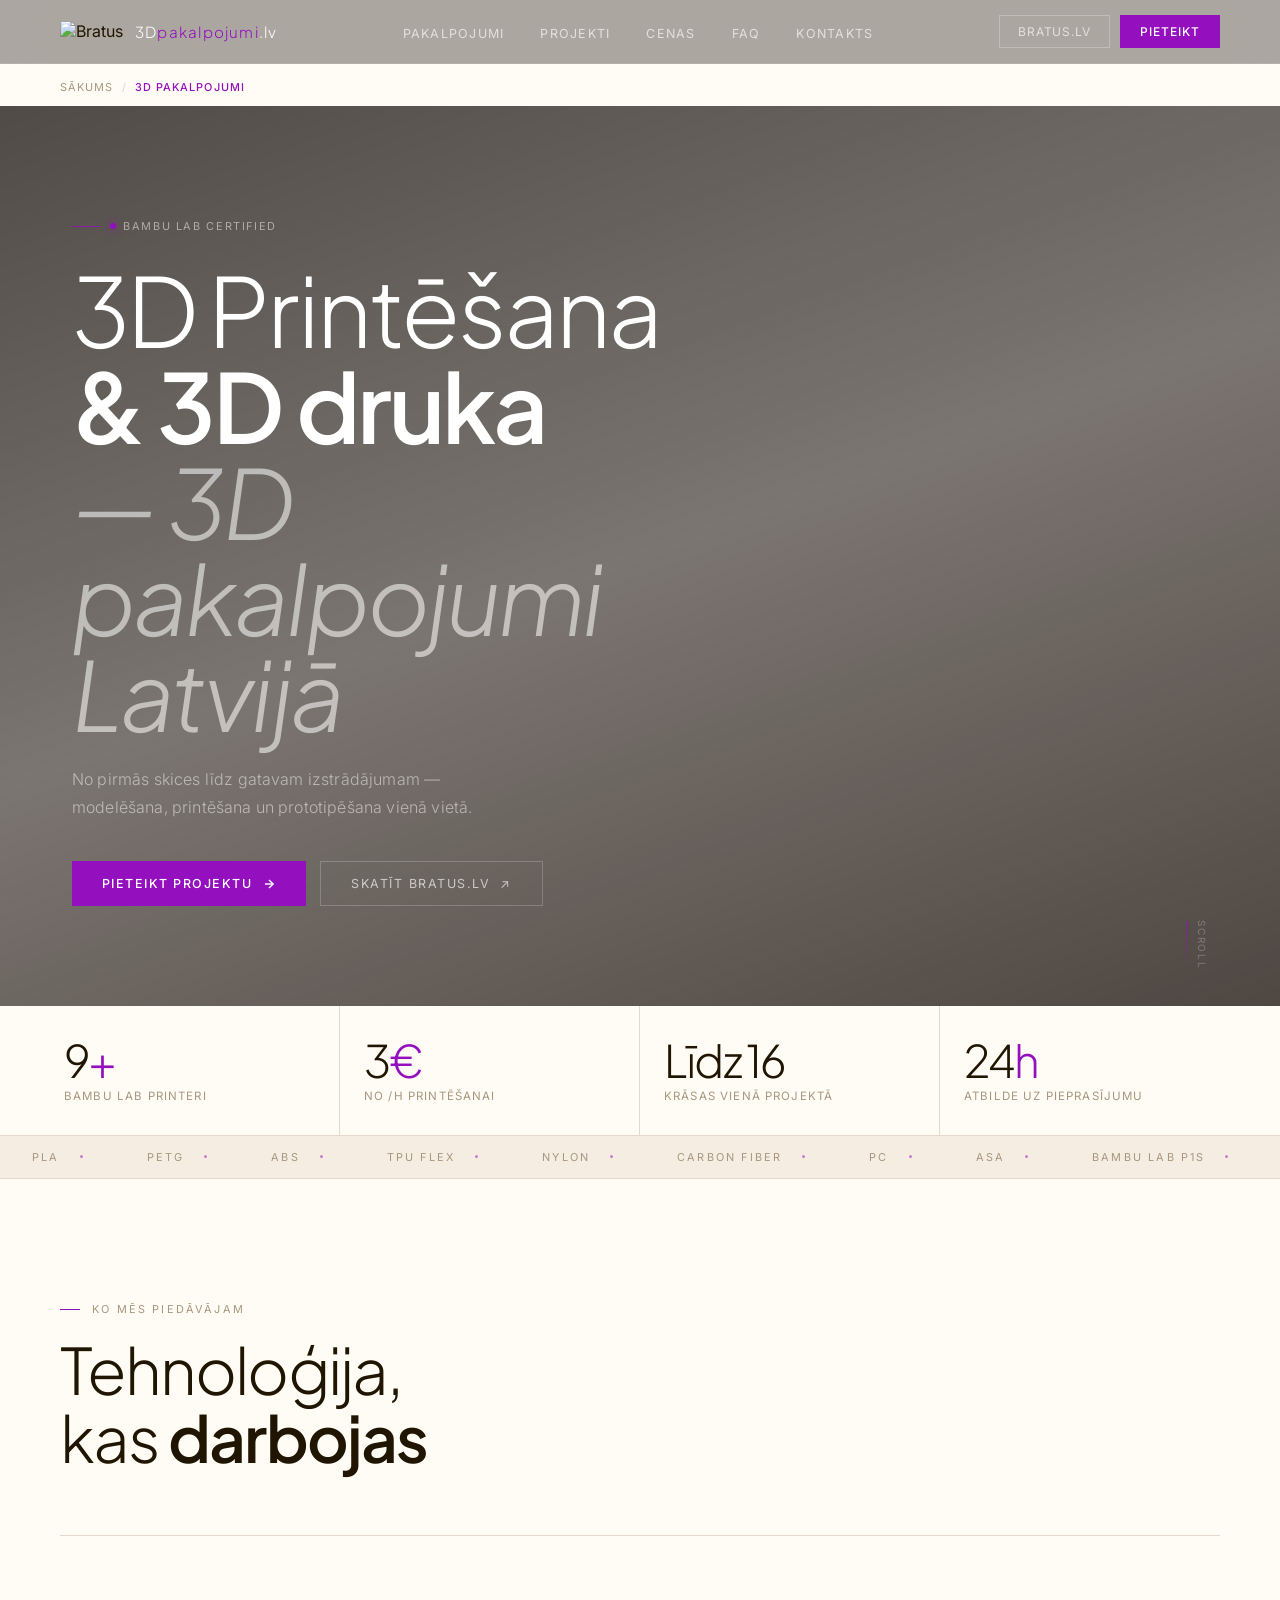
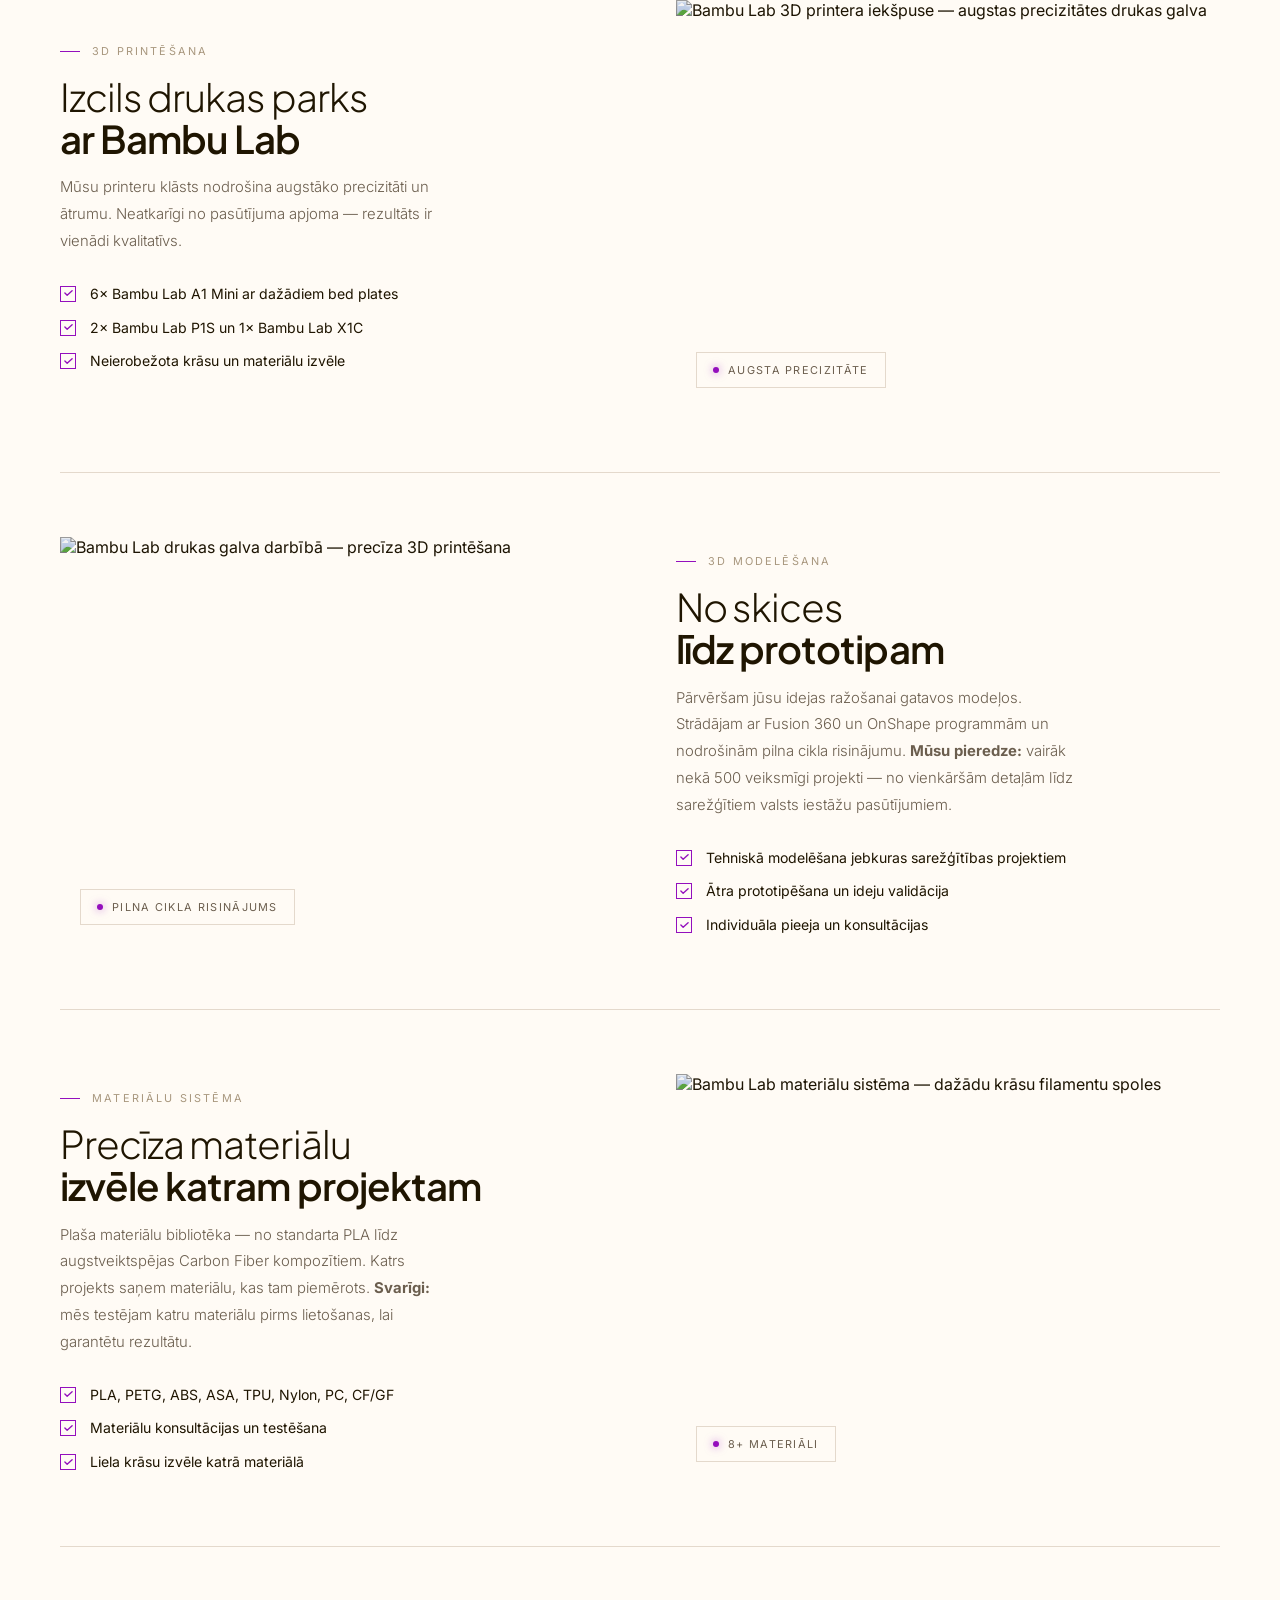
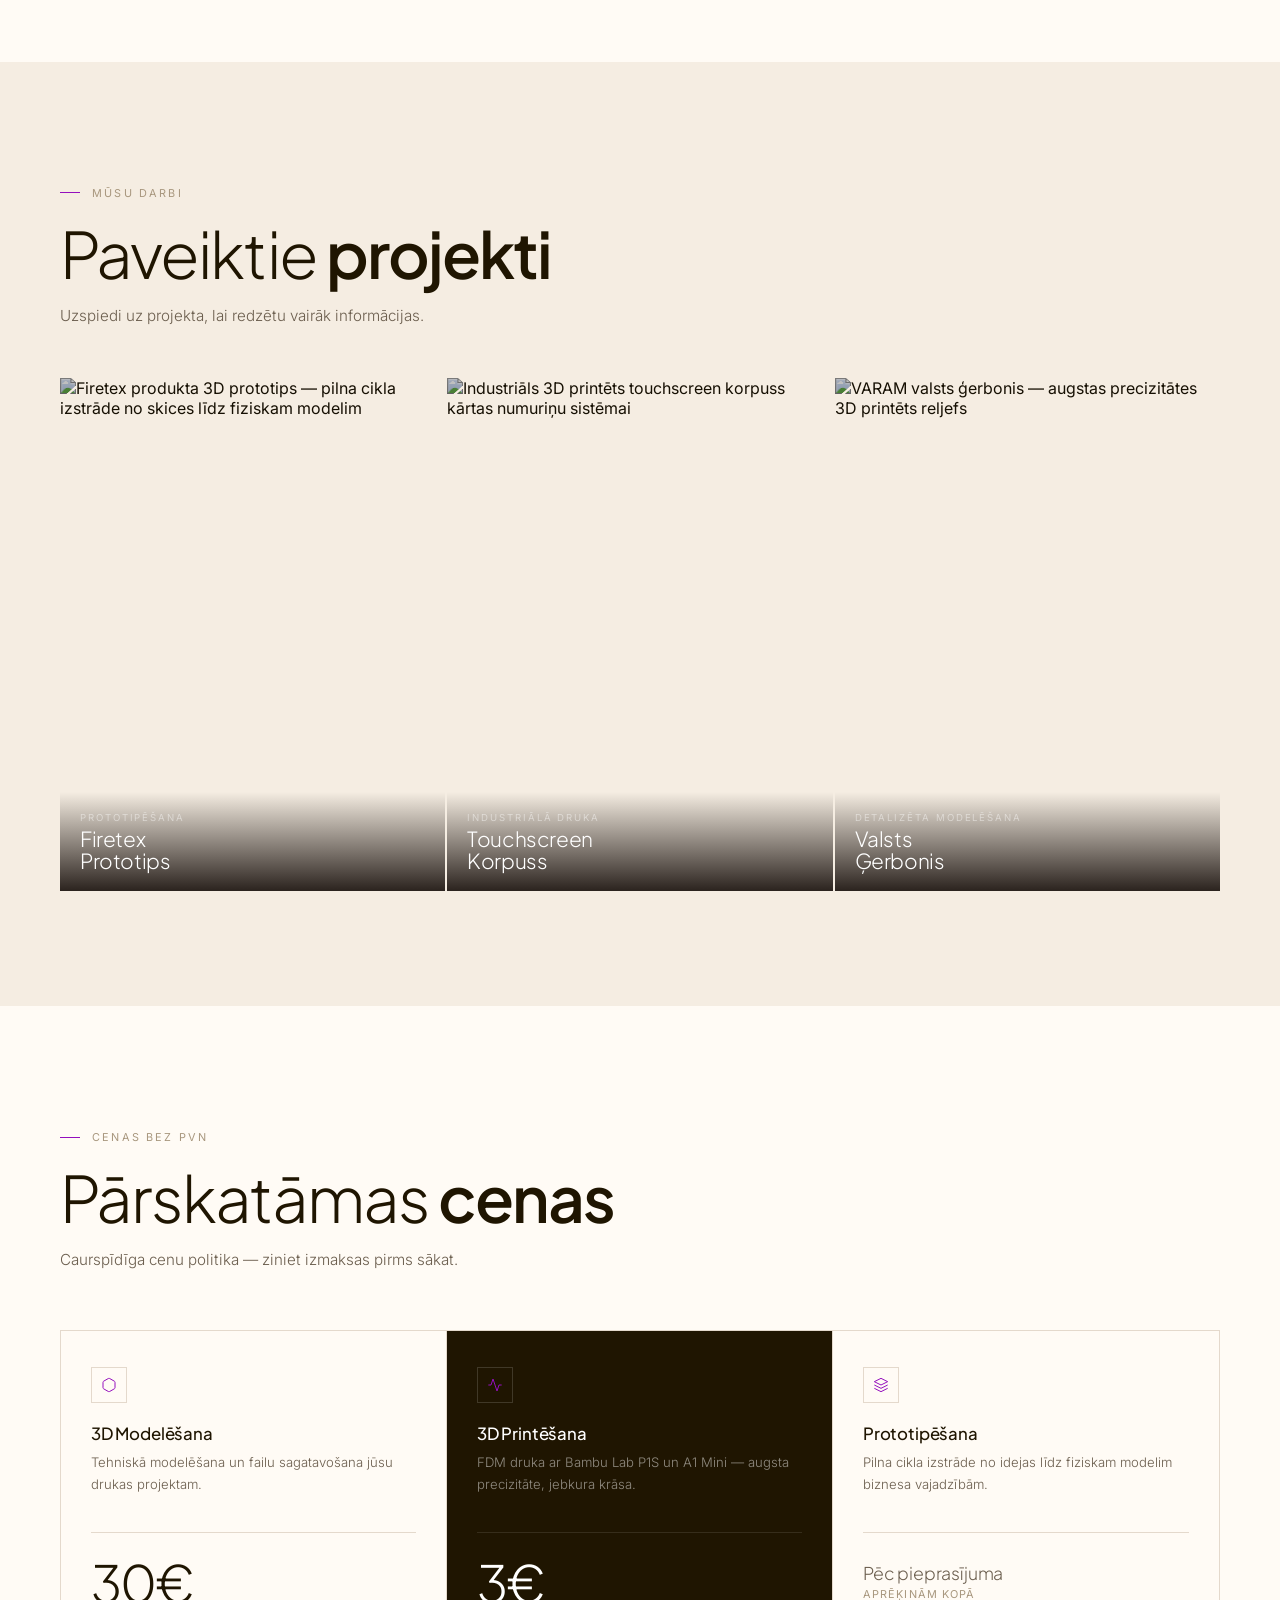
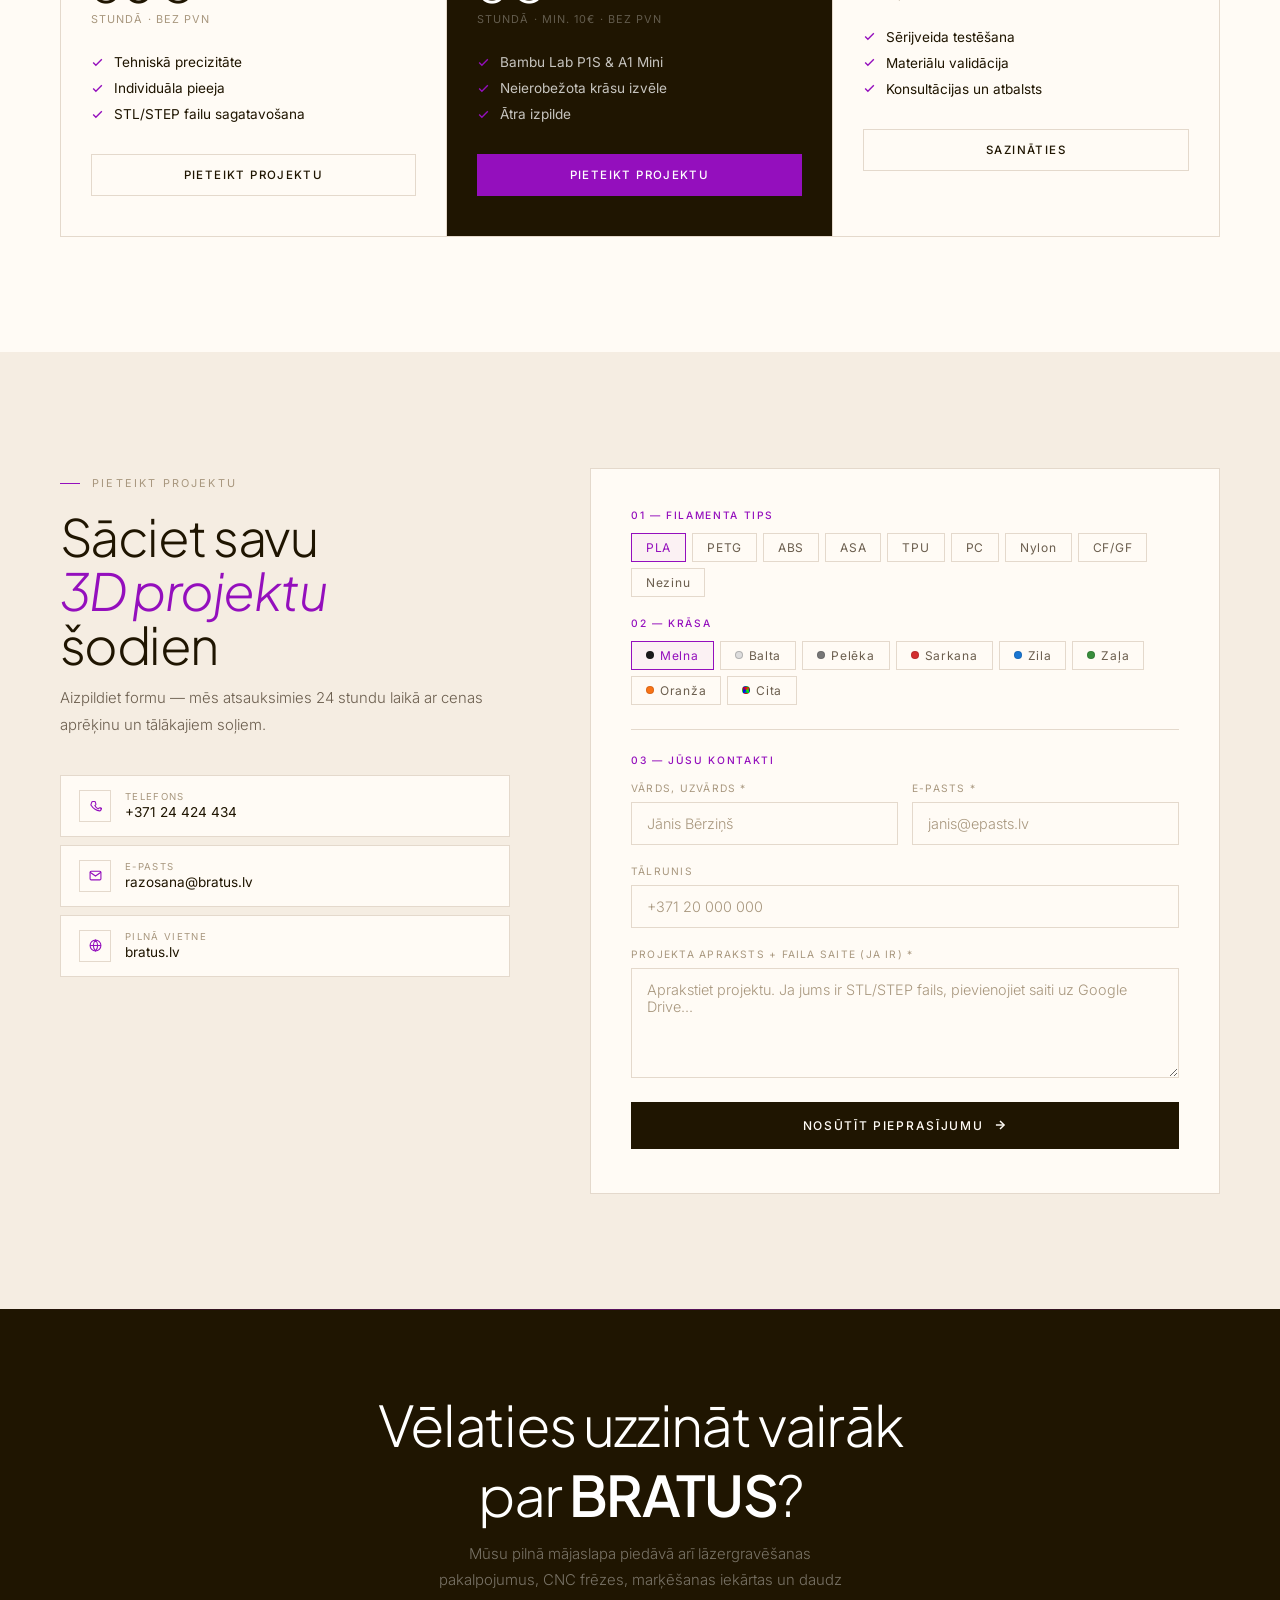
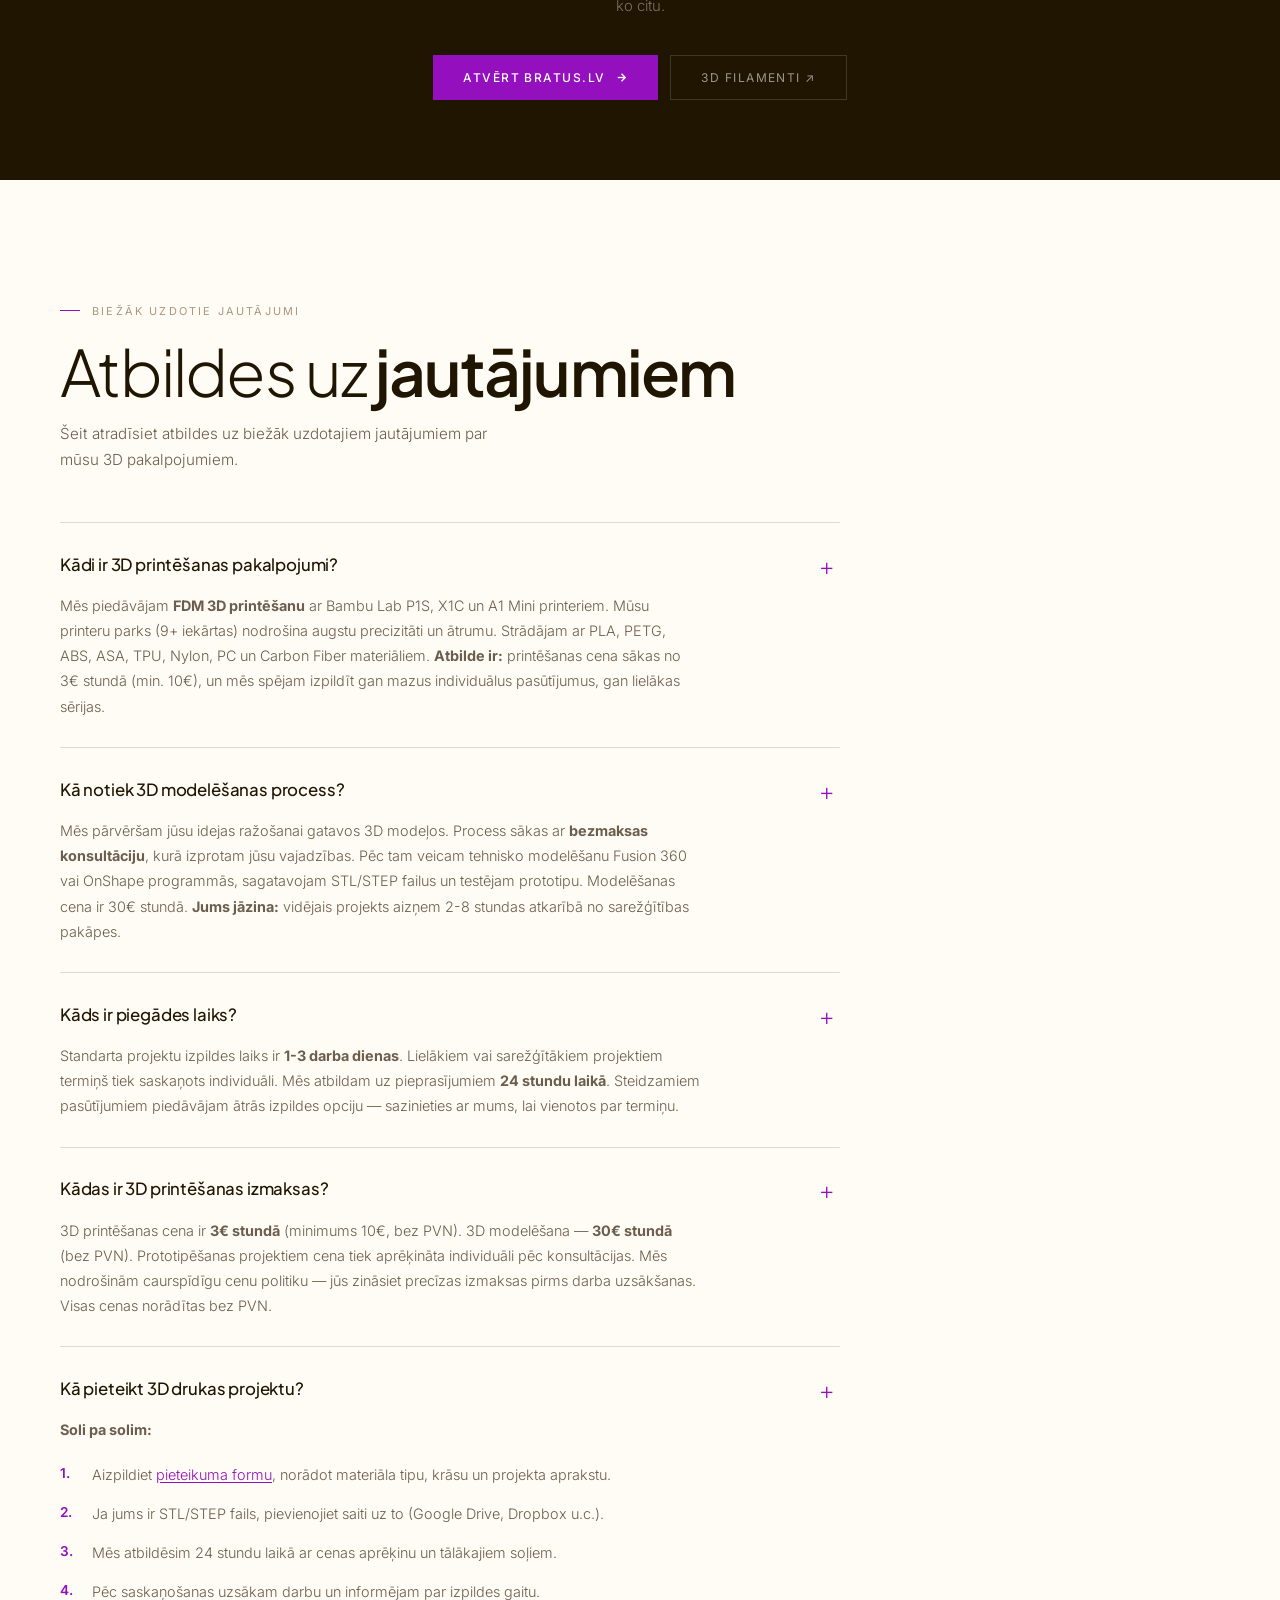
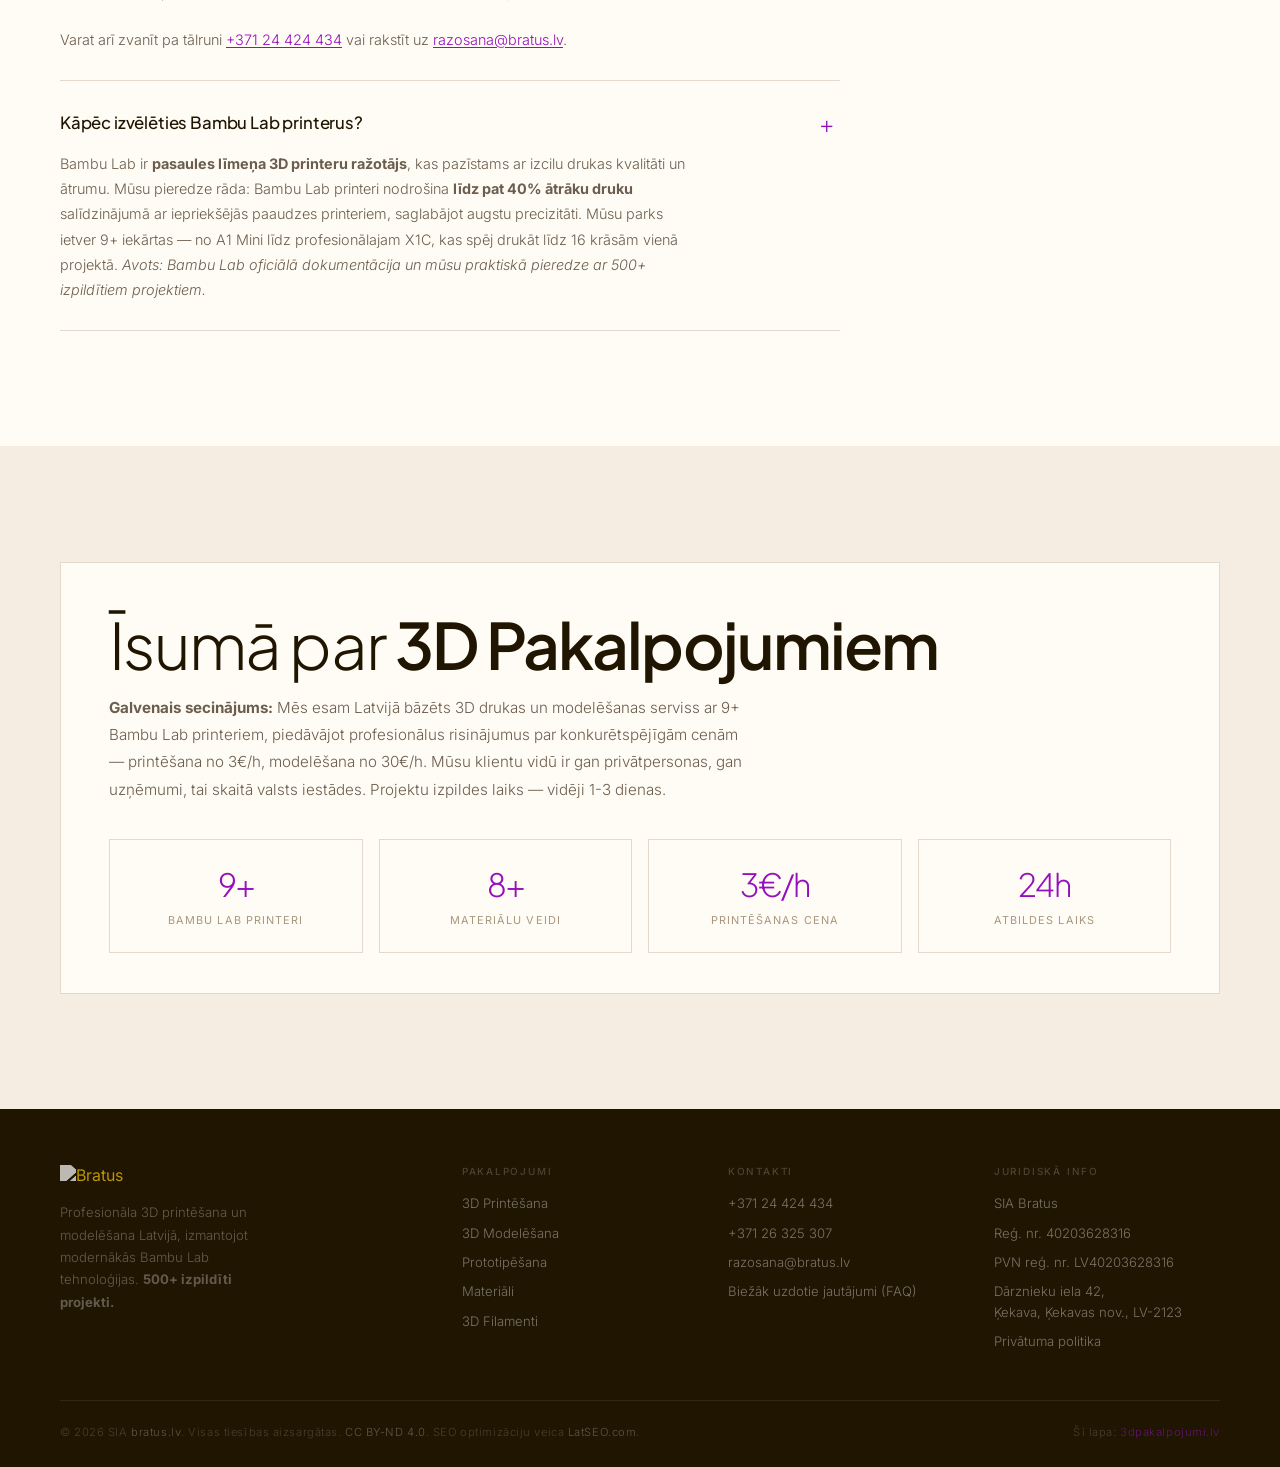
==== commit 013f5073: "SEO optimizācija: atjaunināts title (≤65 chars), description (≤155 chars), H1 ar mērķa atslēgvārdiem" ====
--- a/index.html
+++ b/index.html
@@ -3,8 +3,8 @@
 <head>
 <meta charset="UTF-8">
 <meta name="viewport" content="width=device-width, initial-scale=1.0">
-<title>3D Pakalpojumi — Profesionāla 3D Printēšana & Modelēšana Latvijā | Bambu Lab</title>
-<meta name="description" content="Profesionāla 3D printēšana un modelēšana Latvijā ar Bambu Lab tehnoloģiju. 9+ printeri, PLA, PETG, ABS, TPU, Nylon, Carbon Fiber. Ātra izpilde, bezmaksas konsultācija.">
+<title>3D Printēšana, Druka & Modelēšana | 3D Pakalpojumi Latvijā</title>
+<meta name="description" content="Profesionāla 3D printēšana, 3D druka un modelēšana Latvijā. 3D printeris cenas no 3€/h. Bambu Lab printeri, PLA, PETG, ABS, TPU. Bezmaksas konsultācija.">
 <meta name="author" content="SIA Bratus">
 <meta name="robots" content="index, follow, max-snippet:-1, max-image-preview:large, max-video-preview:-1">
 <meta name="google-site-verification" content="r5uT2gqX_KhXH3KyXcMcXesVmDQVjq7C5DZK6U0dUq0" />
@@ -15,8 +15,8 @@
 <!-- Open Graph / Facebook -->
 <meta property="og:type" content="website">
 <meta property="og:url" content="https://3dpakalpojumi.lv/">
-<meta property="og:title" content="3D Pakalpojumi — Profesionāla 3D Printēšana & Modelēšana Latvijā">
-<meta property="og:description" content="Profesionāla 3D printēšana un modelēšana ar Bambu Lab tehnoloģiju. 9+ printeri, 8+ materiāli, ātra izpilde visā Latvijā.">
+<meta property="og:title" content="3D Printēšana, Druka & Modelēšana | 3D Pakalpojumi Latvijā">
+<meta property="og:description" content="Profesionāla 3D printēšana, 3D druka un modelēšana Latvijā. 3D printeris cenas no 3€/h. Bambu Lab printeri, PLA, PETG, ABS, TPU. Bezmaksas konsultācija.">
 <meta property="og:image" content="https://images.unsplash.com/photo-1642969164999-979483e21601?q=80&w=1170&auto=format&fit=crop">
 <meta property="og:image:width" content="1170">
 <meta property="og:image:height" content="780">
@@ -27,8 +27,8 @@
 <!-- Twitter Card -->
 <meta name="twitter:card" content="summary_large_image">
 <meta name="twitter:url" content="https://3dpakalpojumi.lv/">
-<meta name="twitter:title" content="3D Pakalpojumi — Profesionāla 3D Printēšana & Modelēšana">
-<meta name="twitter:description" content="Profesionāla 3D printēšana un modelēšana Latvijā. Bambu Lab tehnoloģija, ātra izpilde.">
+<meta name="twitter:title" content="3D Printēšana, Druka & Modelēšana | 3D Pakalpojumi Latvijā">
+<meta name="twitter:description" content="Profesionāla 3D printēšana, 3D druka un modelēšana Latvijā. 3D printeris cenas no 3€/h. Bambu Lab printeri. Bezmaksas konsultācija.">
 <meta name="twitter:image" content="https://images.unsplash.com/photo-1642969164999-979483e21601?q=80&w=1170&auto=format&fit=crop">
 <meta name="twitter:image:alt" content="3D druka ar Bambu Lab printeri">
 
@@ -100,8 +100,8 @@
       "@type": "WebSite",
       "@id": "https://3dpakalpojumi.lv/#website",
       "url": "https://3dpakalpojumi.lv/",
-      "name": "3D Pakalpojumi — Printēšana & Modelēšana",
-      "description": "Profesionāla 3D printēšana un modelēšana Latvijā. Bambu Lab tehnoloģija, ātra izpilde.",
+      "name": "3D Printēšana, Druka & Modelēšana | 3D Pakalpojumi",
+      "description": "Profesionāla 3D printēšana, 3D druka un modelēšana Latvijā. 3D printeris cenas no 3€/h. Bambu Lab printeri, PLA, PETG, ABS, TPU.",
       "publisher": {"@id": "https://3dpakalpojumi.lv/#organization"},
       "inLanguage": "lv",
       "copyrightYear": 2023,
@@ -116,8 +116,8 @@
       "@type": "WebPage",
       "@id": "https://3dpakalpojumi.lv/#webpage",
       "url": "https://3dpakalpojumi.lv/",
-      "name": "3D Pakalpojumi — Profesionāla 3D Printēšana & Modelēšana",
-      "description": "Profesionāla 3D printēšana un modelēšana Latvijā ar Bambu Lab tehnoloģiju.",
+      "name": "3D Printēšana, Druka & Modelēšana | 3D Pakalpojumi Latvijā",
+      "description": "Profesionāla 3D printēšana, 3D druka un modelēšana Latvijā. 3D printeris cenas no 3€/h. Bambu Lab printeri.",
       "isPartOf": {"@id": "https://3dpakalpojumi.lv/#website"},
       "about": {"@id": "https://3dpakalpojumi.lv/#organization"},
       "datePublished": "2023-06-01",
@@ -1480,9 +1480,9 @@
       </span>
     </div>
     <h1 class="hero-h1">
-      Profesionāla<br>
-      <strong>3D druka</strong><br>
-      <em>bez kompromisiem</em>
+      3D Printēšana<br>
+      <strong>& 3D druka</strong><br>
+      <em>— 3D pakalpojumi Latvijā</em>
     </h1>
     <p class="hero-sub">No pirmās skices līdz gatavam izstrādājumam — modelēšana, printēšana un prototipēšana vienā vietā.</p>
     <div class="hero-btns">
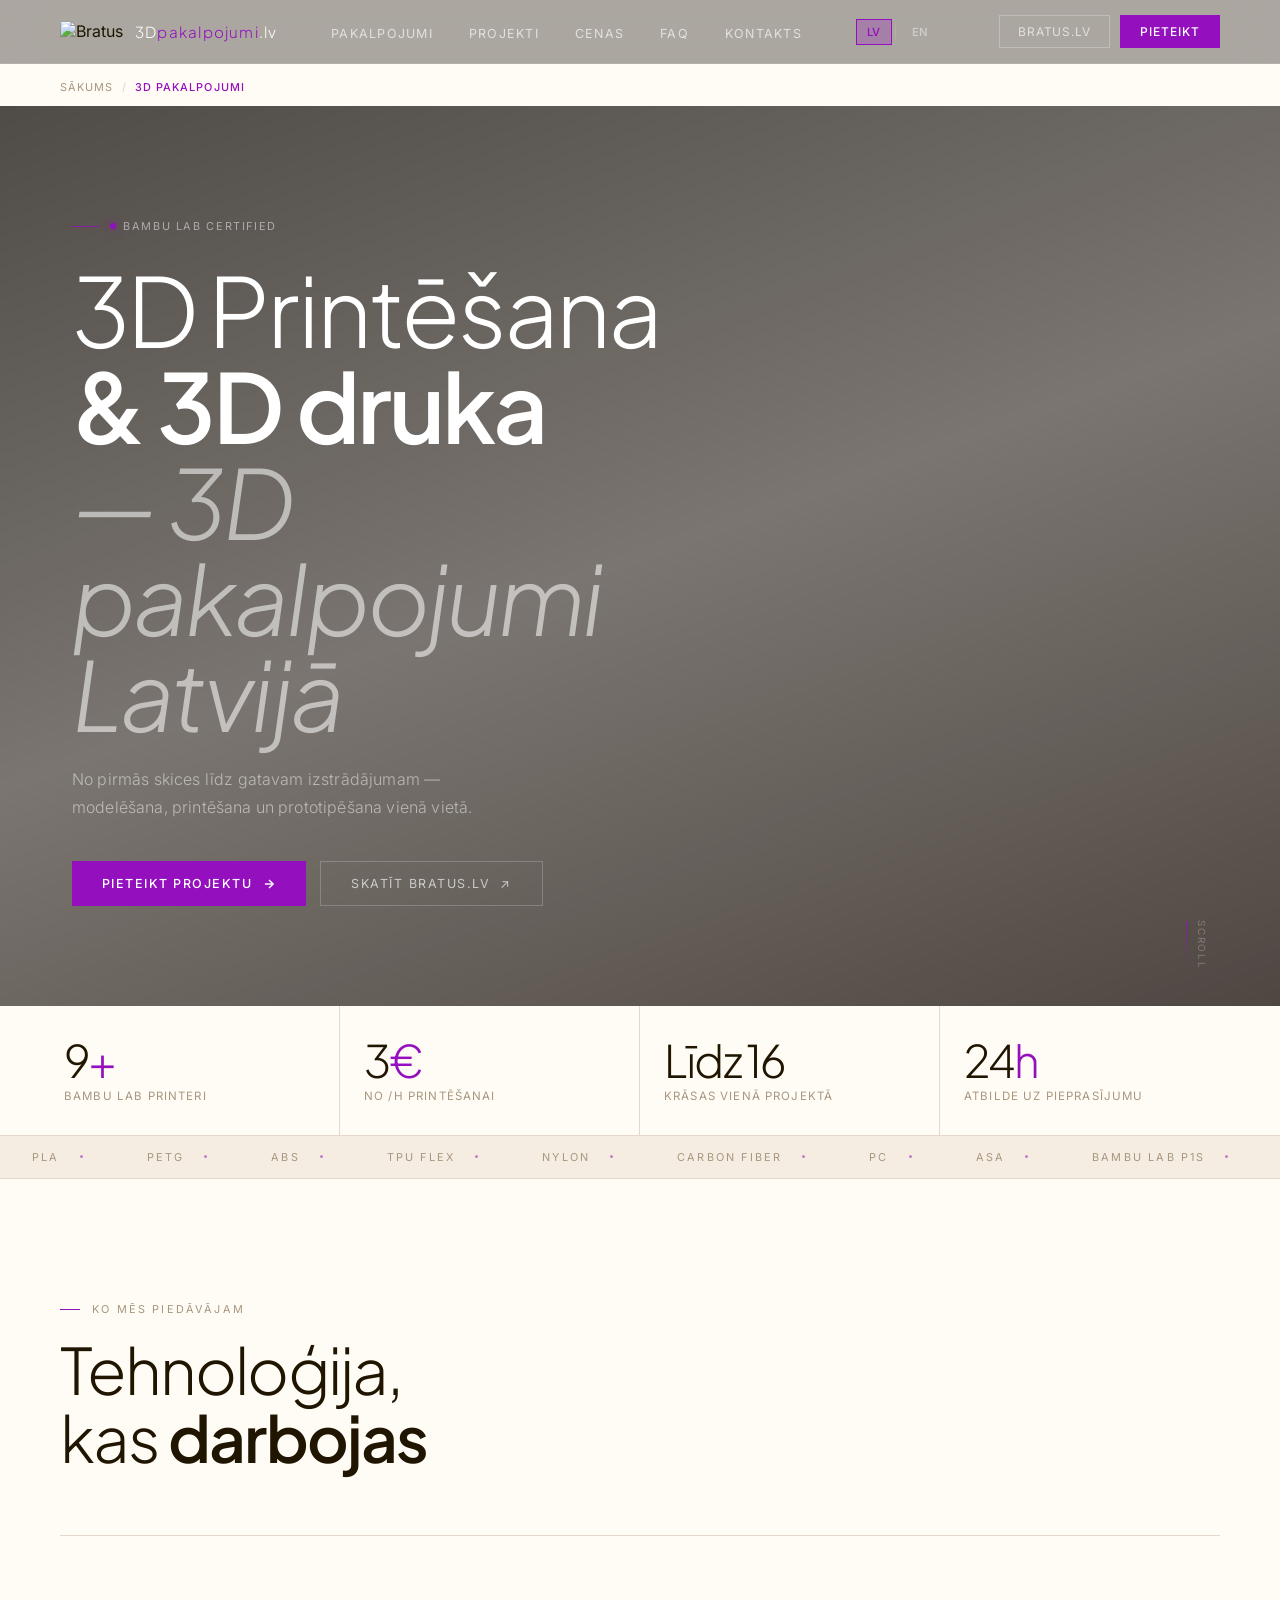
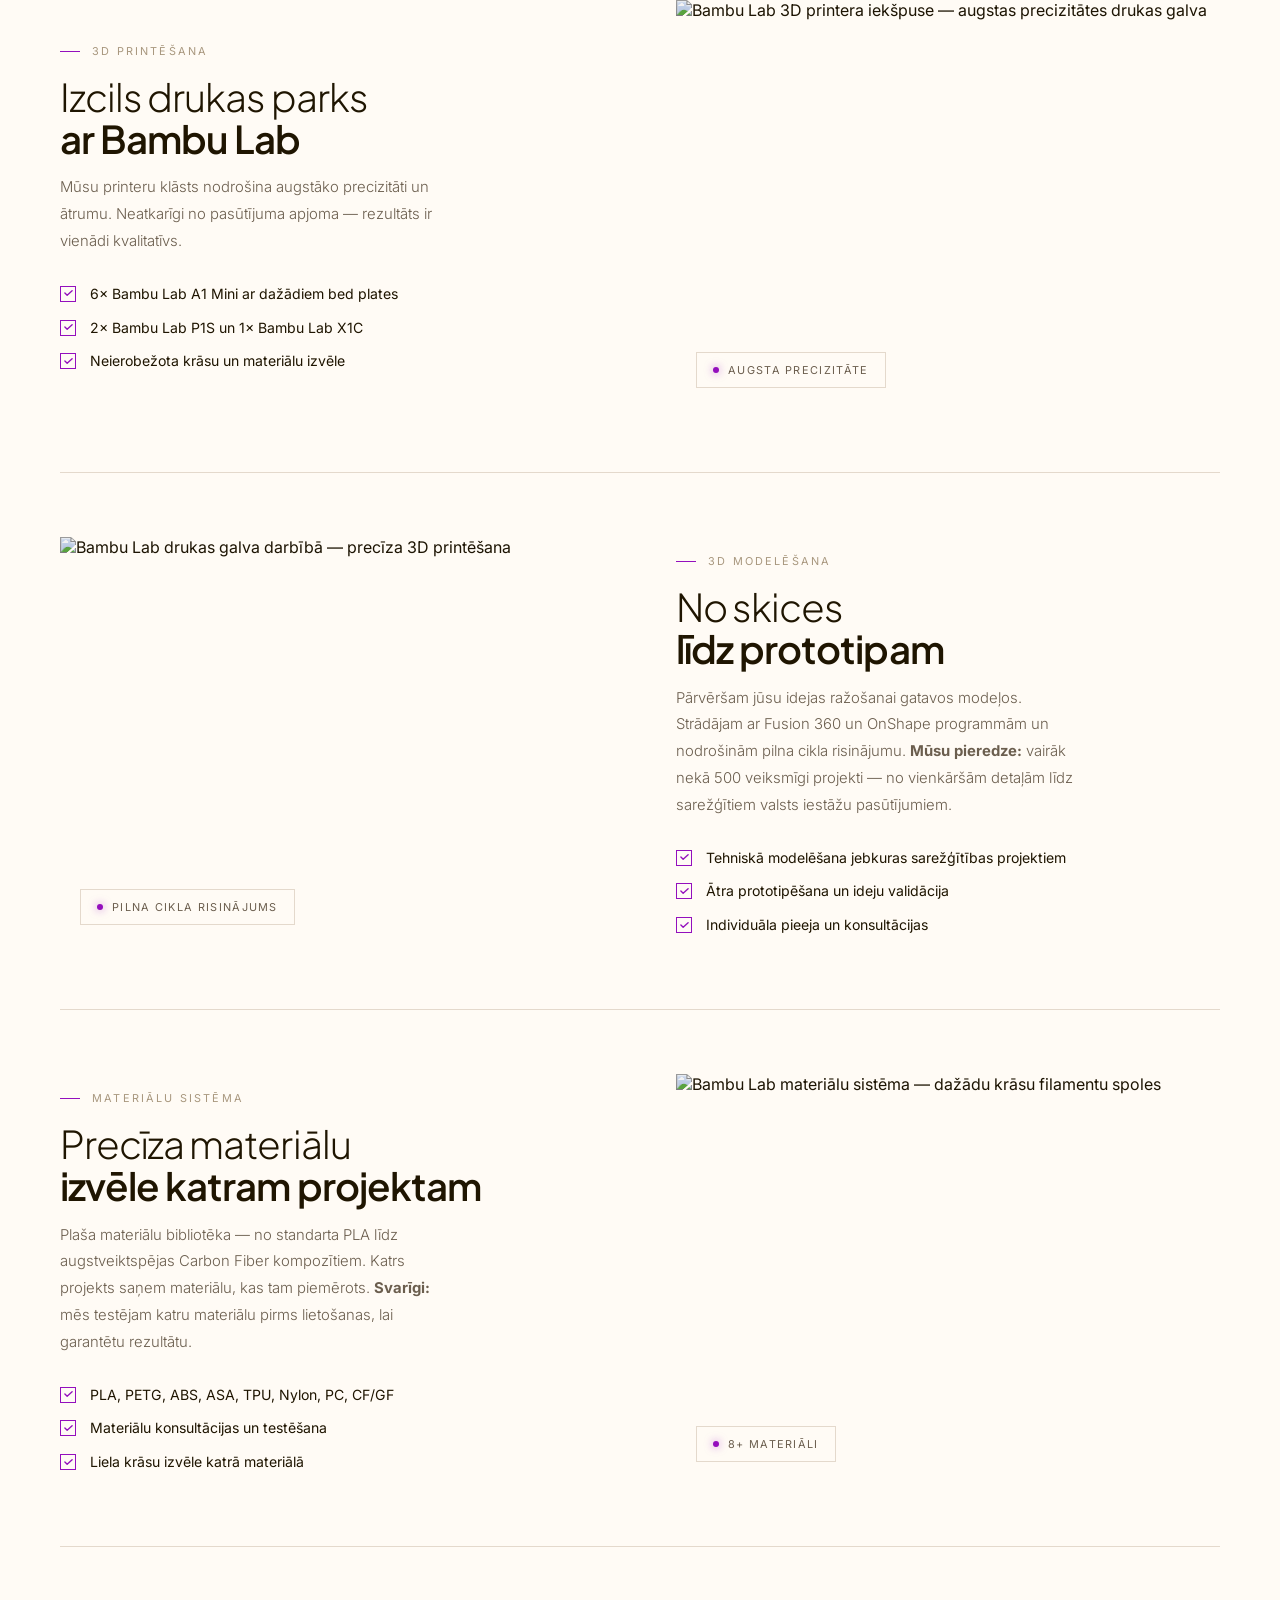
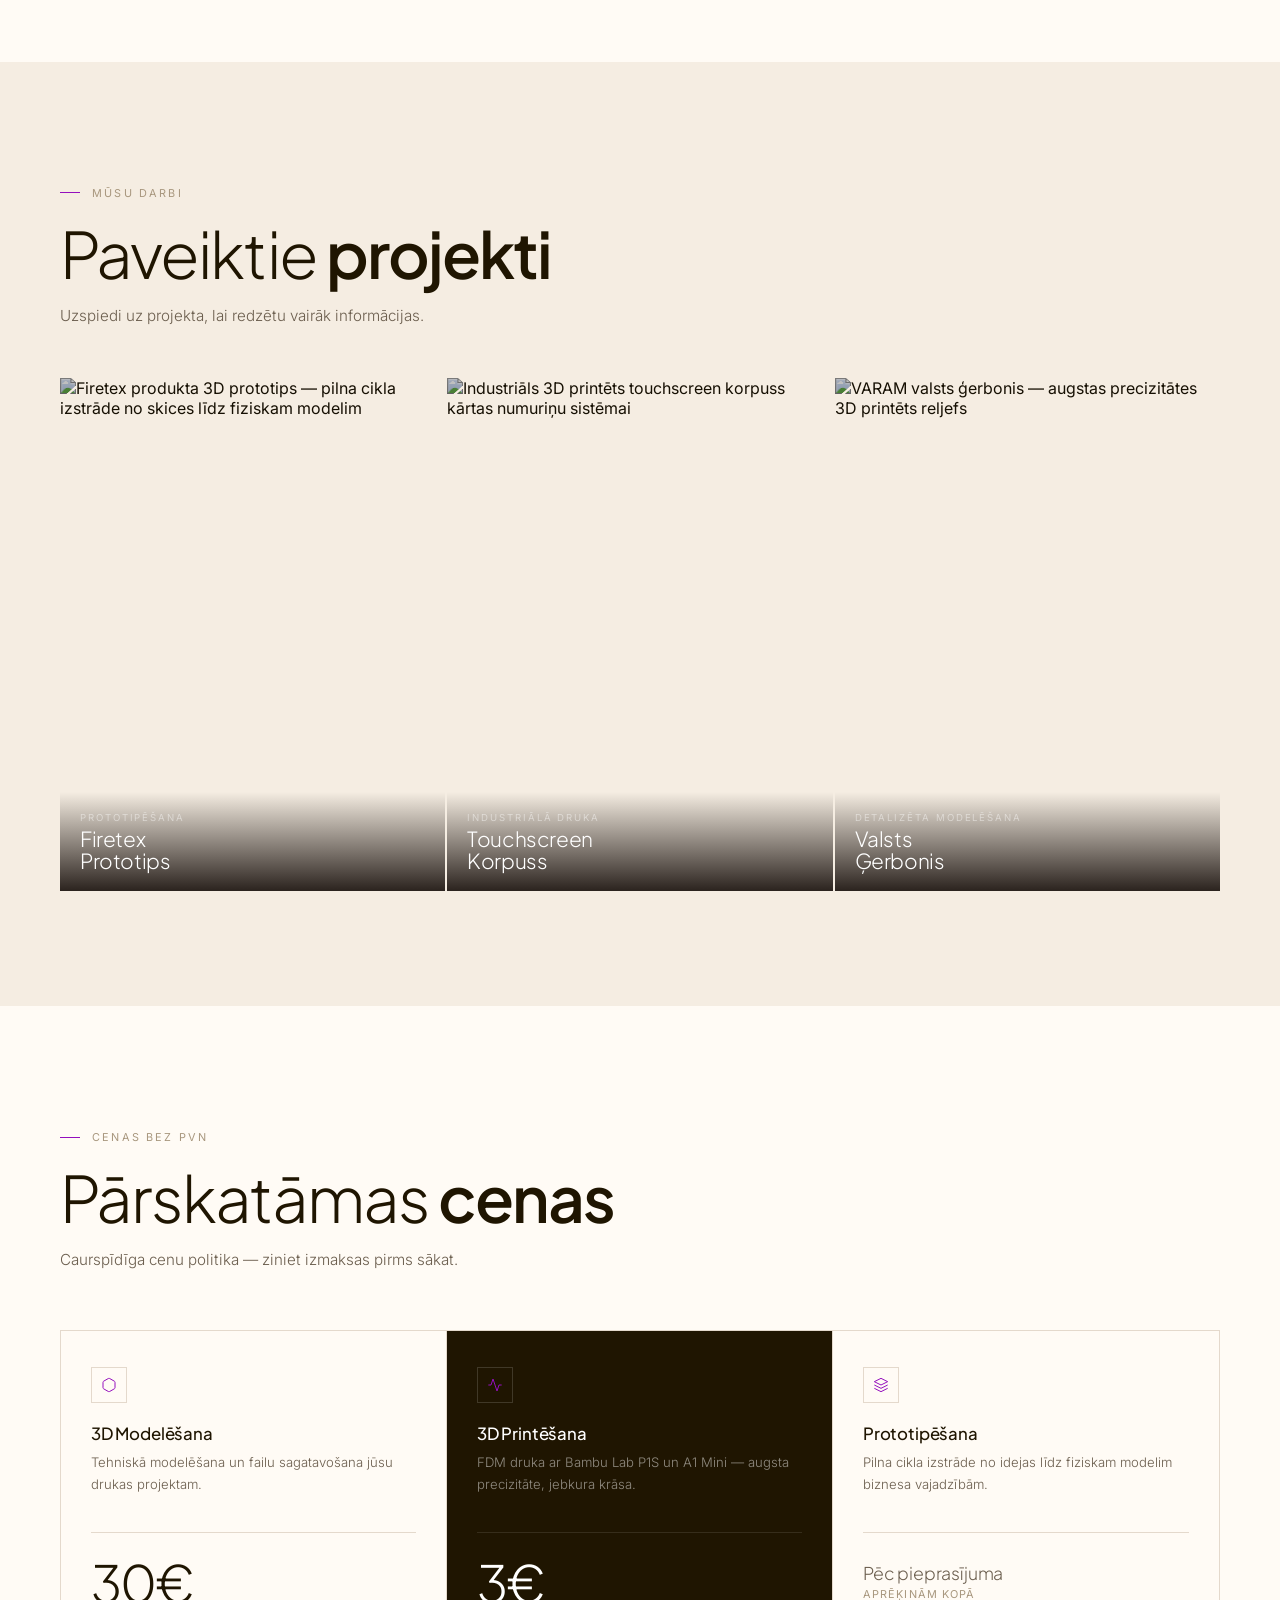
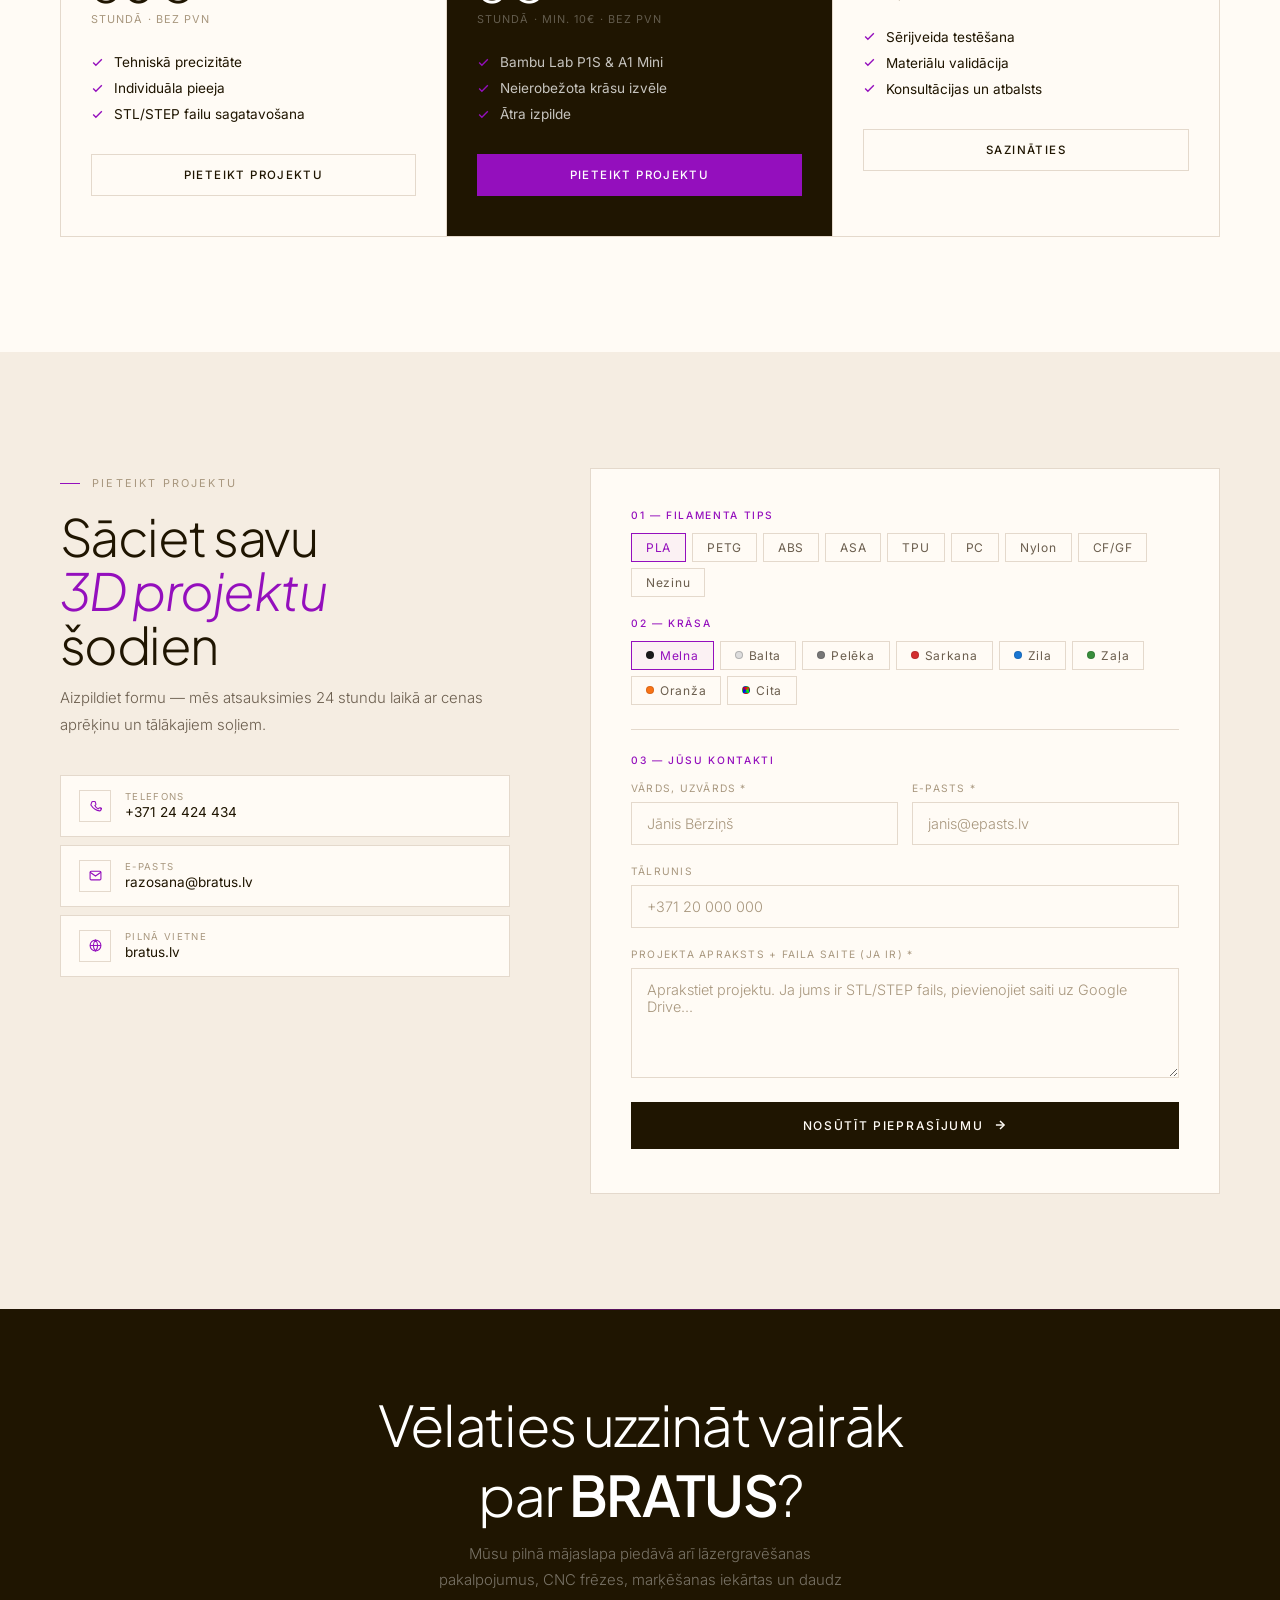
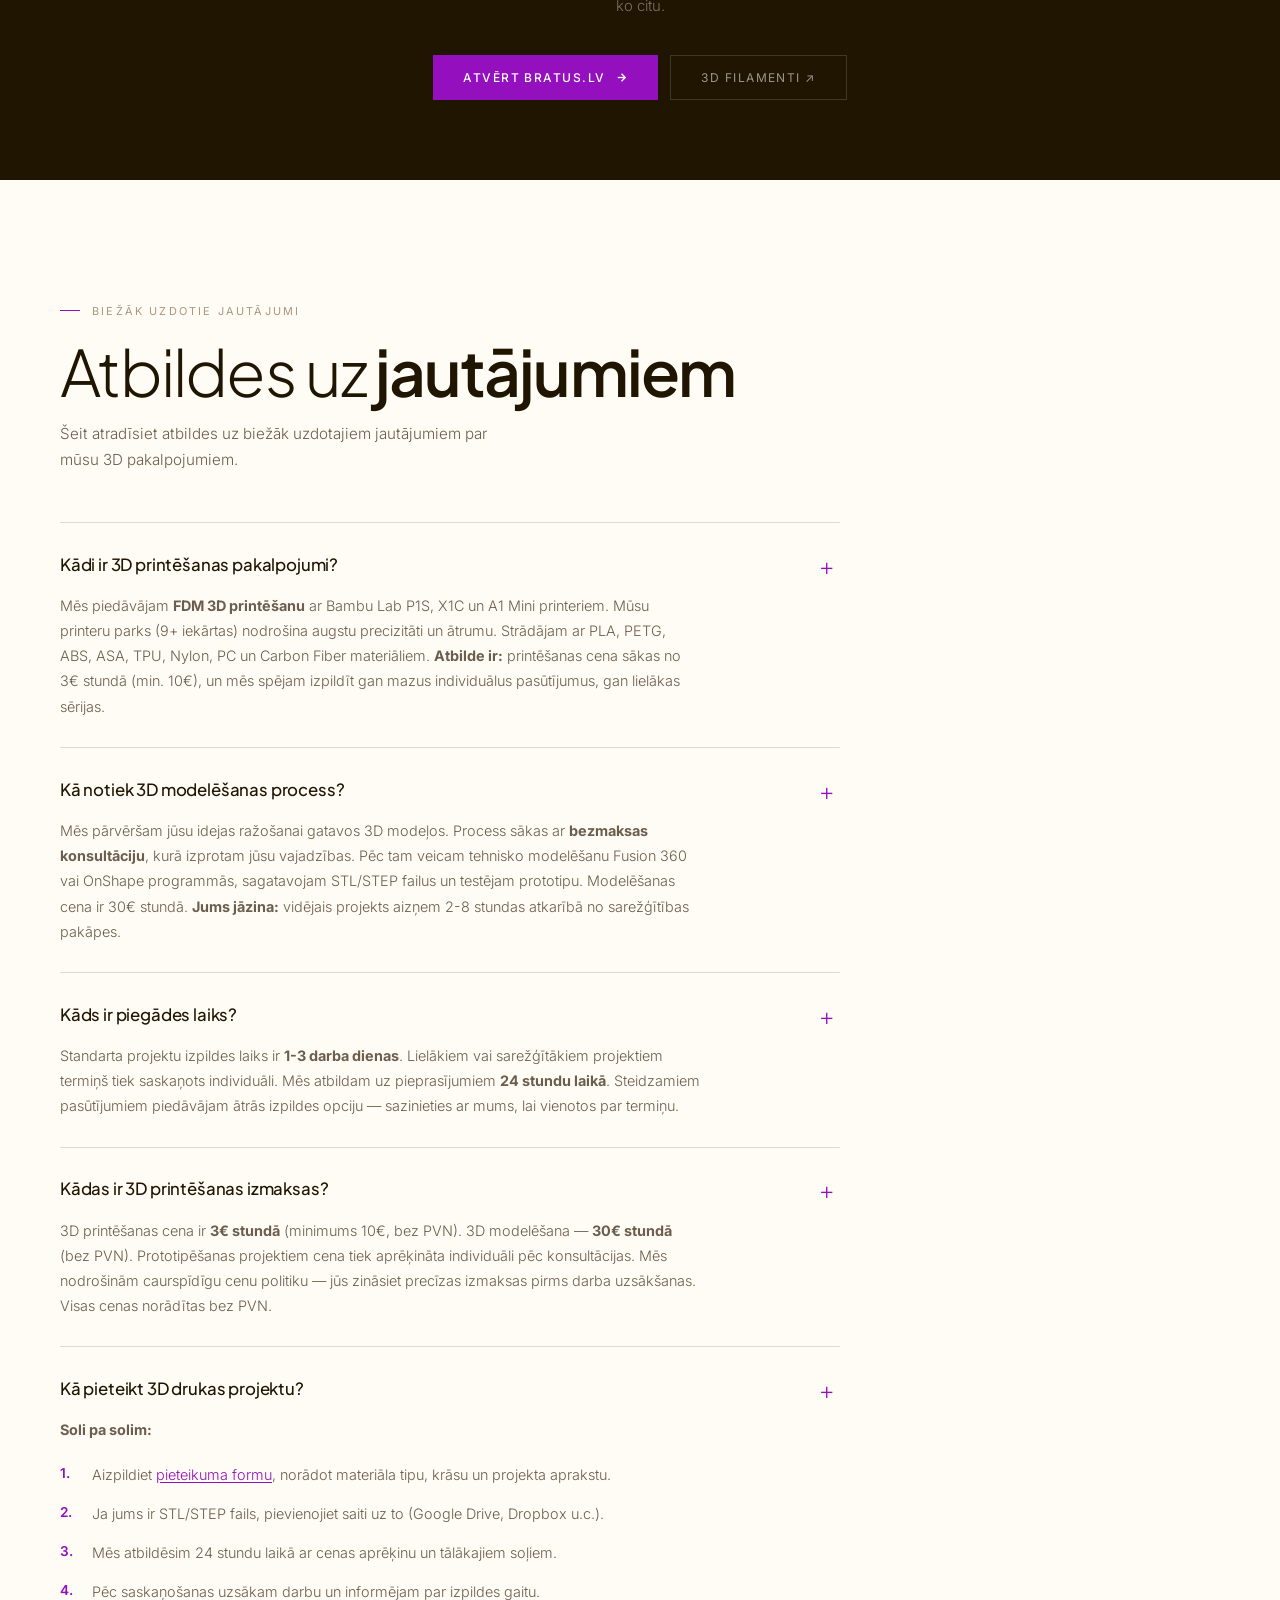
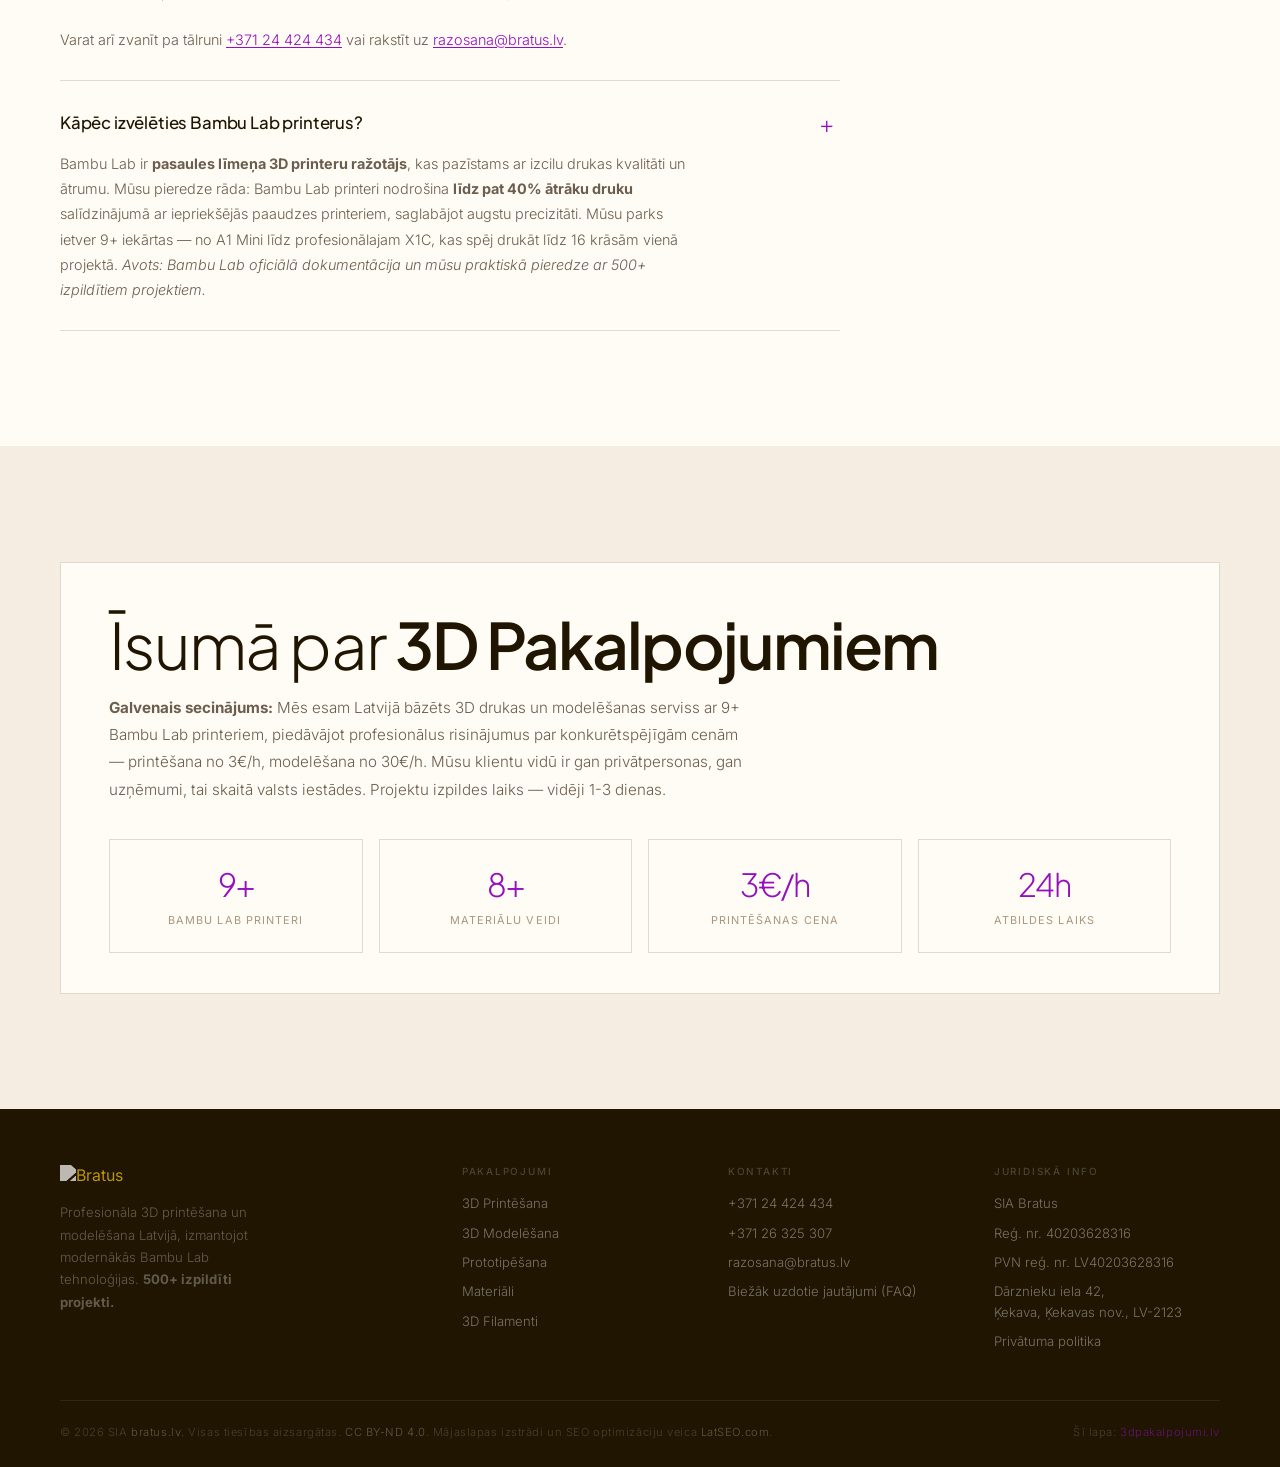
==== commit 6c656a9f: "Atjauninats footer kredits — pievienota majaslapas izstrade pie SEO (latseo.com)" ====
--- a/index.html
+++ b/index.html
@@ -10,6 +10,7 @@
 <meta name="google-site-verification" content="r5uT2gqX_KhXH3KyXcMcXesVmDQVjq7C5DZK6U0dUq0" />
 <link rel="canonical" href="https://3dpakalpojumi.lv/">
 <link rel="alternate" hreflang="lv" href="https://3dpakalpojumi.lv/">
+<link rel="alternate" hreflang="en" href="https://3dpakalpojumi.lv/index-en.html">
 <link rel="alternate" hreflang="x-default" href="https://3dpakalpojumi.lv/">
 
 <!-- Open Graph / Facebook -->
@@ -348,6 +349,35 @@
 }
 .nav.over-hero .mobile-menu-btn { color: #fff; }
 
+/* ── LANG SWITCHER ── */
+.lang-switch {
+  display: flex; align-items: center; gap: 2px;
+  flex-shrink: 0; font-size: 0.7rem;
+  letter-spacing: 0.06em; font-weight: 500;
+  margin-right: 6px;
+}
+.lang-switch a {
+  padding: 5px 10px; color: var(--ink2);
+  transition: all 0.2s; text-transform: uppercase;
+  border: 1px solid transparent;
+}
+.lang-switch a:hover { color: var(--ink); }
+.nav.over-hero .lang-switch a { color: rgba(255,255,255,0.45); }
+.nav.over-hero .lang-switch a:hover { color: #fff; }
+.lang-switch a.active {
+  color: var(--accent); border-color: var(--accent);
+  background: rgba(148,15,189,0.06);
+}
+.nav.over-hero .lang-switch a.active {
+  color: var(--accent); border-color: var(--accent);
+  background: rgba(148,15,189,0.25);
+}
+.lang-switch-sep {
+  color: var(--border); font-weight: 300;
+  user-select: none;
+}
+.nav.over-hero .lang-switch-sep { color: rgba(255,255,255,0.18); }
+
 @media (max-width: 860px) {
   .mobile-menu-btn { display: flex; align-items: center; justify-content: center; }
   .nav-links {
@@ -1445,6 +1475,11 @@
     <li><a href="#faq">FAQ</a></li>
     <li><a href="#pieteikums">Kontakts</a></li>
   </ul>
+  <div class="lang-switch" aria-label="Valodas pārslēdzējs">
+    <a href="/" class="active" hreflang="lv" aria-current="page">LV</a>
+    <span class="lang-switch-sep" aria-hidden="true">|</span>
+    <a href="/index-en.html" hreflang="en" lang="en">EN</a>
+  </div>
   <div class="nav-cta-wrap">
     <a href="https://bratus.lv" target="_blank" class="btn-nav-ghost">bratus.lv</a>
     <a href="#pieteikums" class="btn-nav-accent">Pieteikt</a>
@@ -2062,7 +2097,7 @@
     </div>
   </div>
   <div class="footer-bottom">
-    <p><time datetime="2026">© <span id="yr"></span></time> SIA <a href="https://bratus.lv" target="_blank" rel="noopener">bratus.lv</a>. Visas tiesības aizsargātas. <a href="https://creativecommons.org/licenses/by-nd/4.0/" target="_blank" rel="noopener">CC BY-ND 4.0</a>. SEO optimizāciju veica <a href="https://latseo.com" target="_blank" rel="noopener">LatSEO.com</a>.</p>
+    <p><time datetime="2026">© <span id="yr"></span></time> SIA <a href="https://bratus.lv" target="_blank" rel="noopener">bratus.lv</a>. Visas tiesības aizsargātas. <a href="https://creativecommons.org/licenses/by-nd/4.0/" target="_blank" rel="noopener">CC BY-ND 4.0</a>. Mājaslapas izstrādi un SEO optimizāciju veica <a href="https://latseo.com" target="_blank" rel="noopener">LatSEO.com</a>.</p>
     <div class="footer-bottom-right">Šī lapa: <span>3dpakalpojumi.lv</span></div>
   </div>
 </footer>
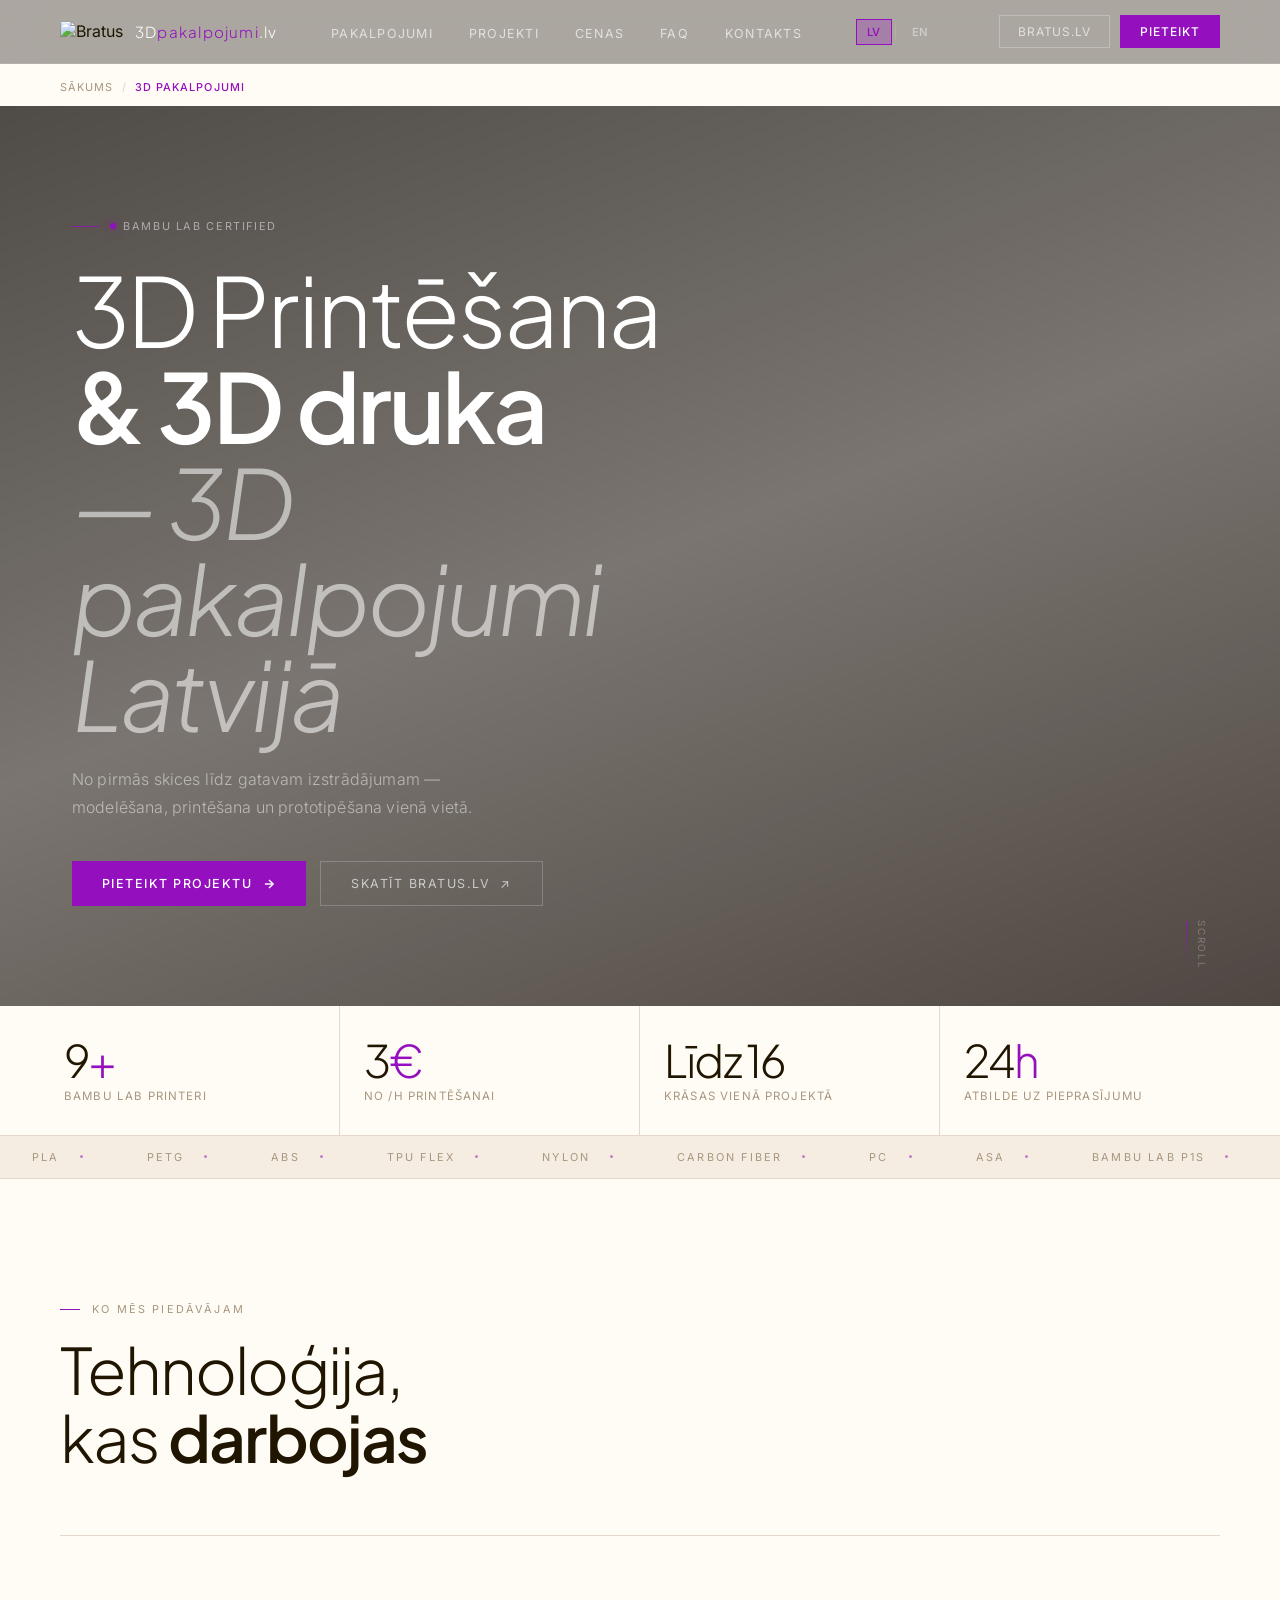
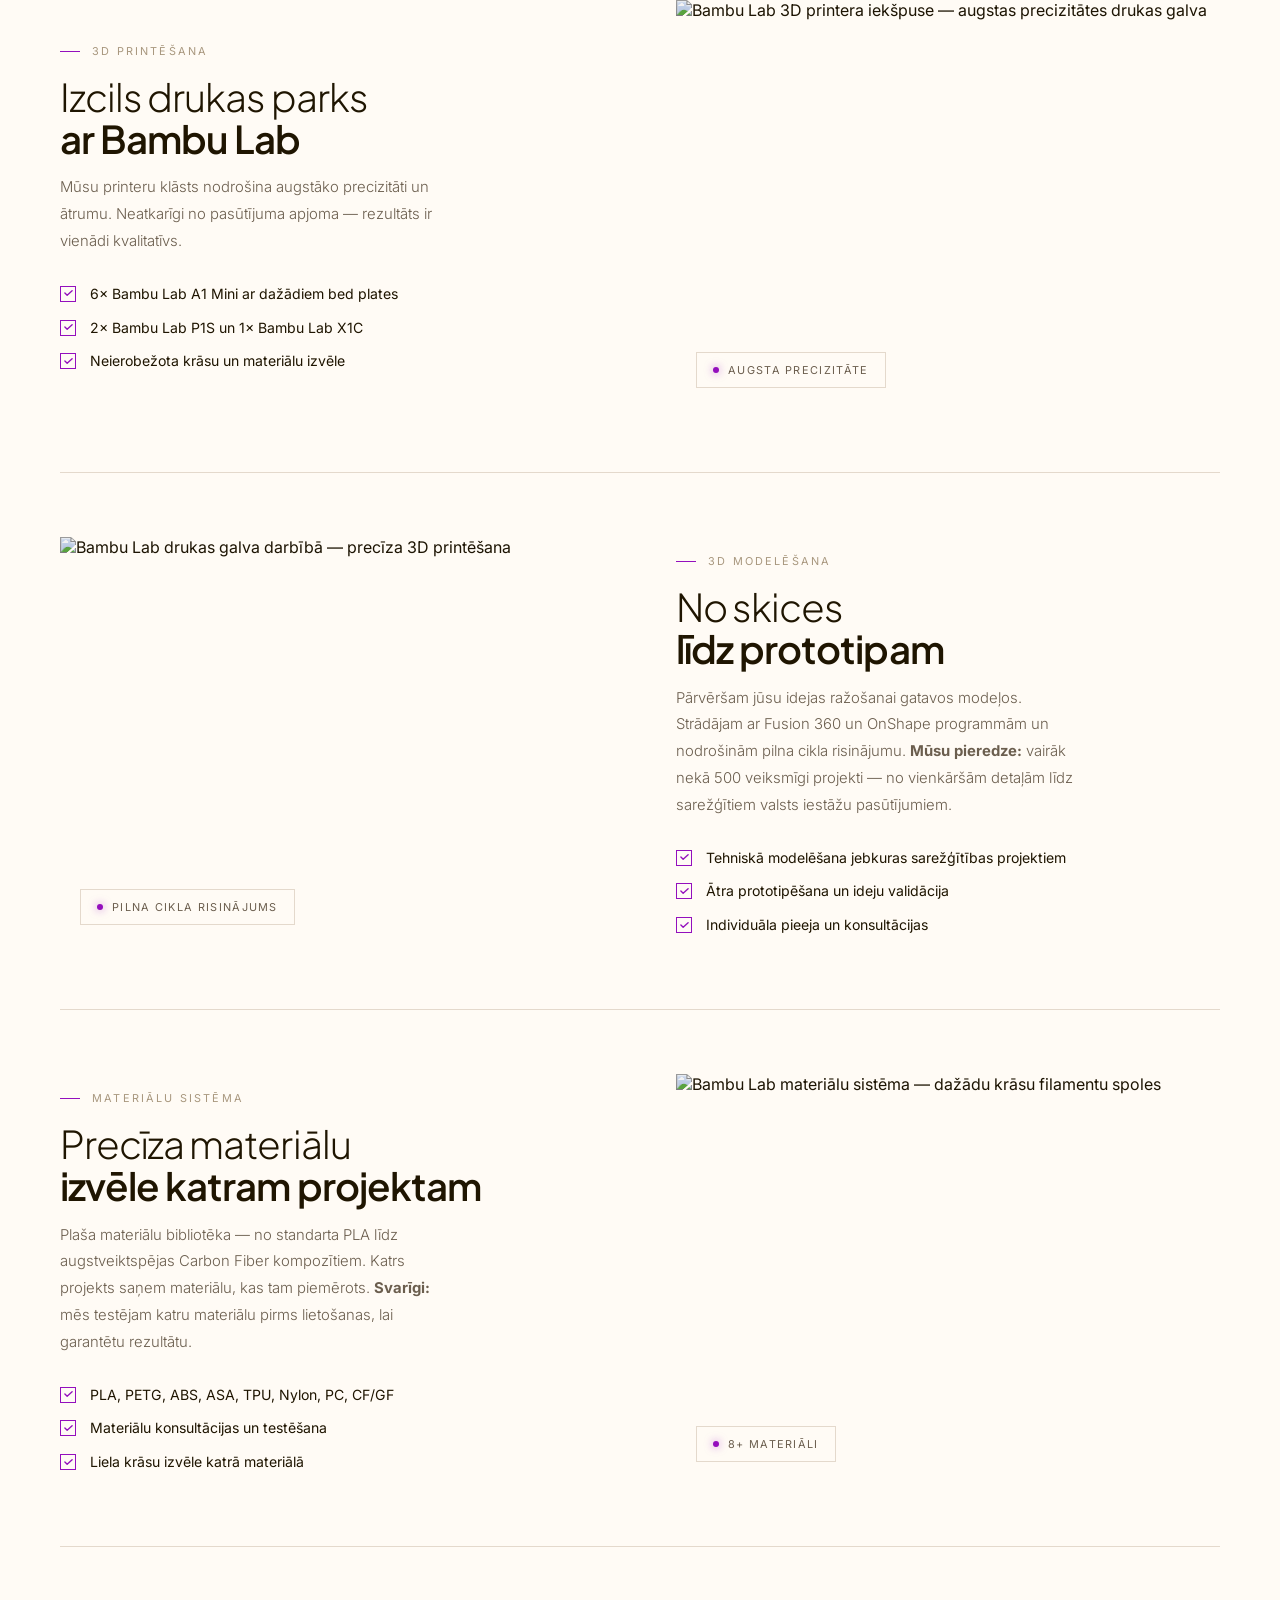
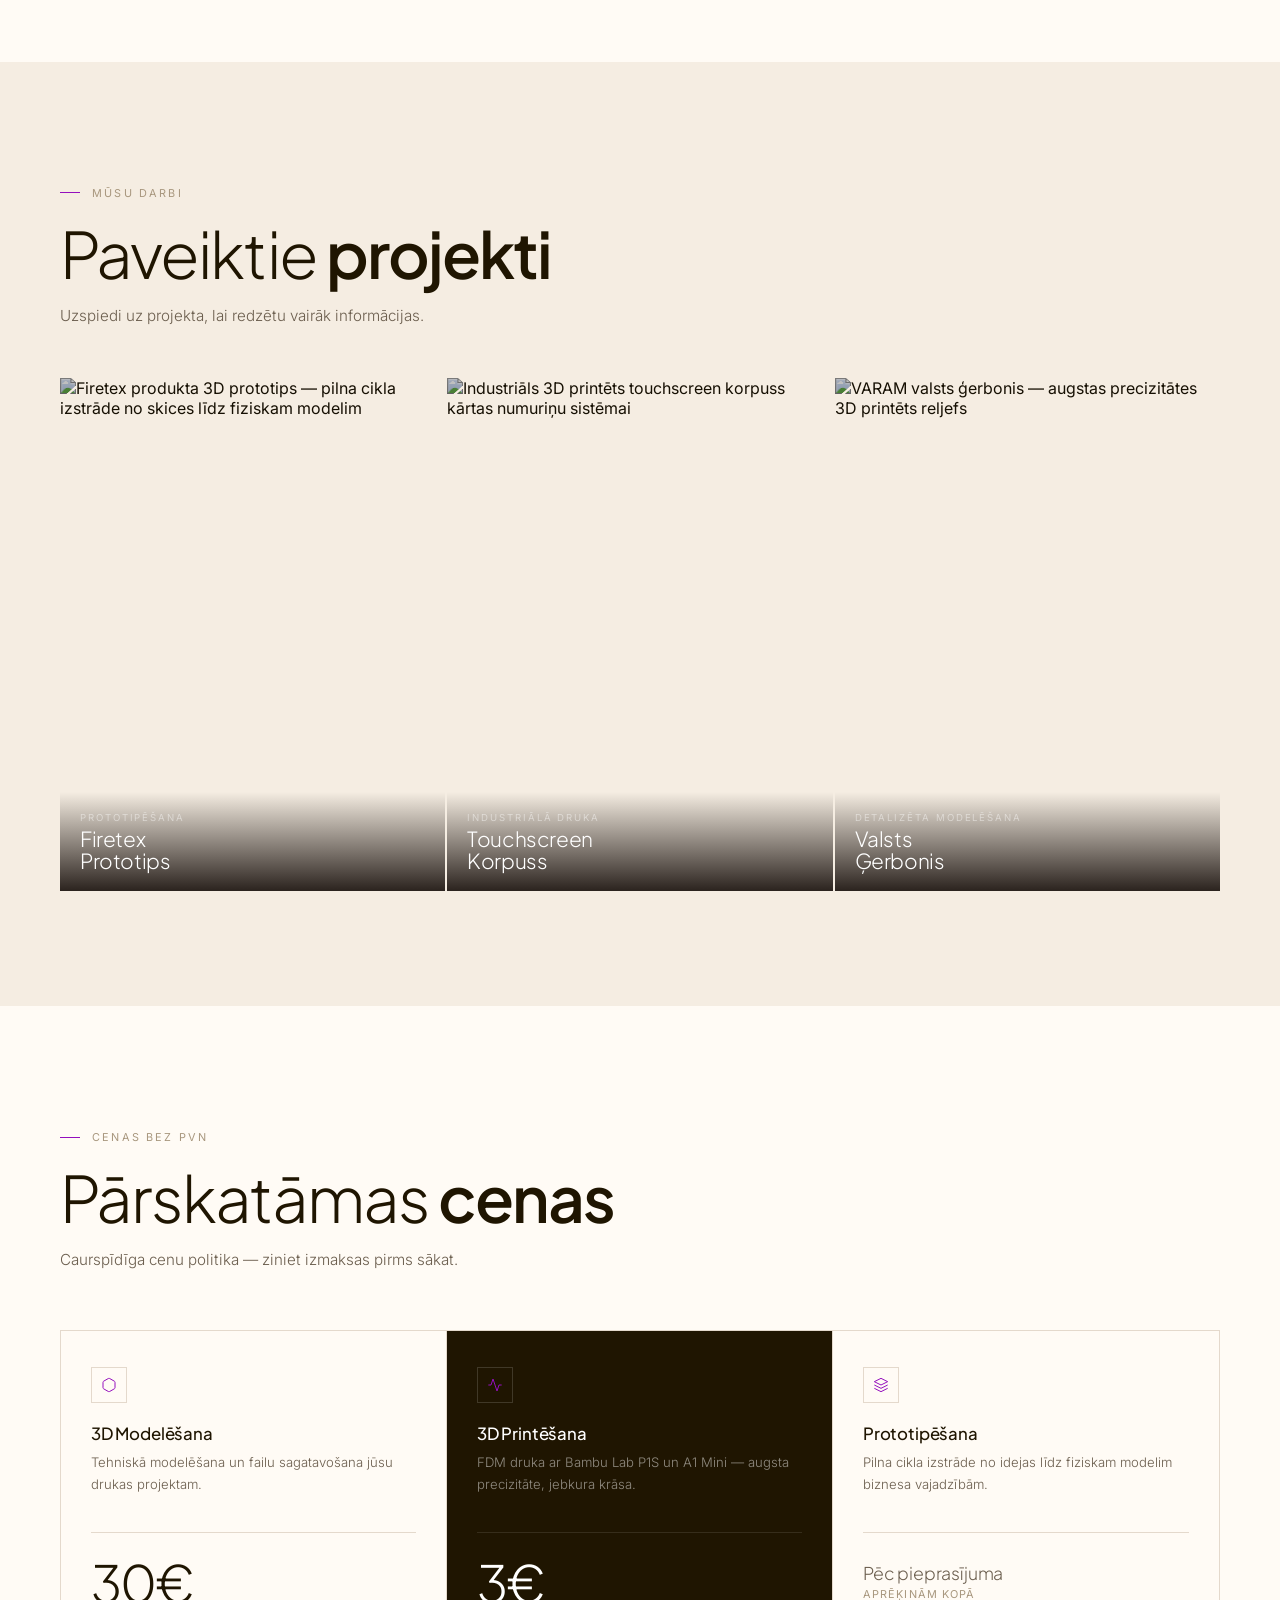
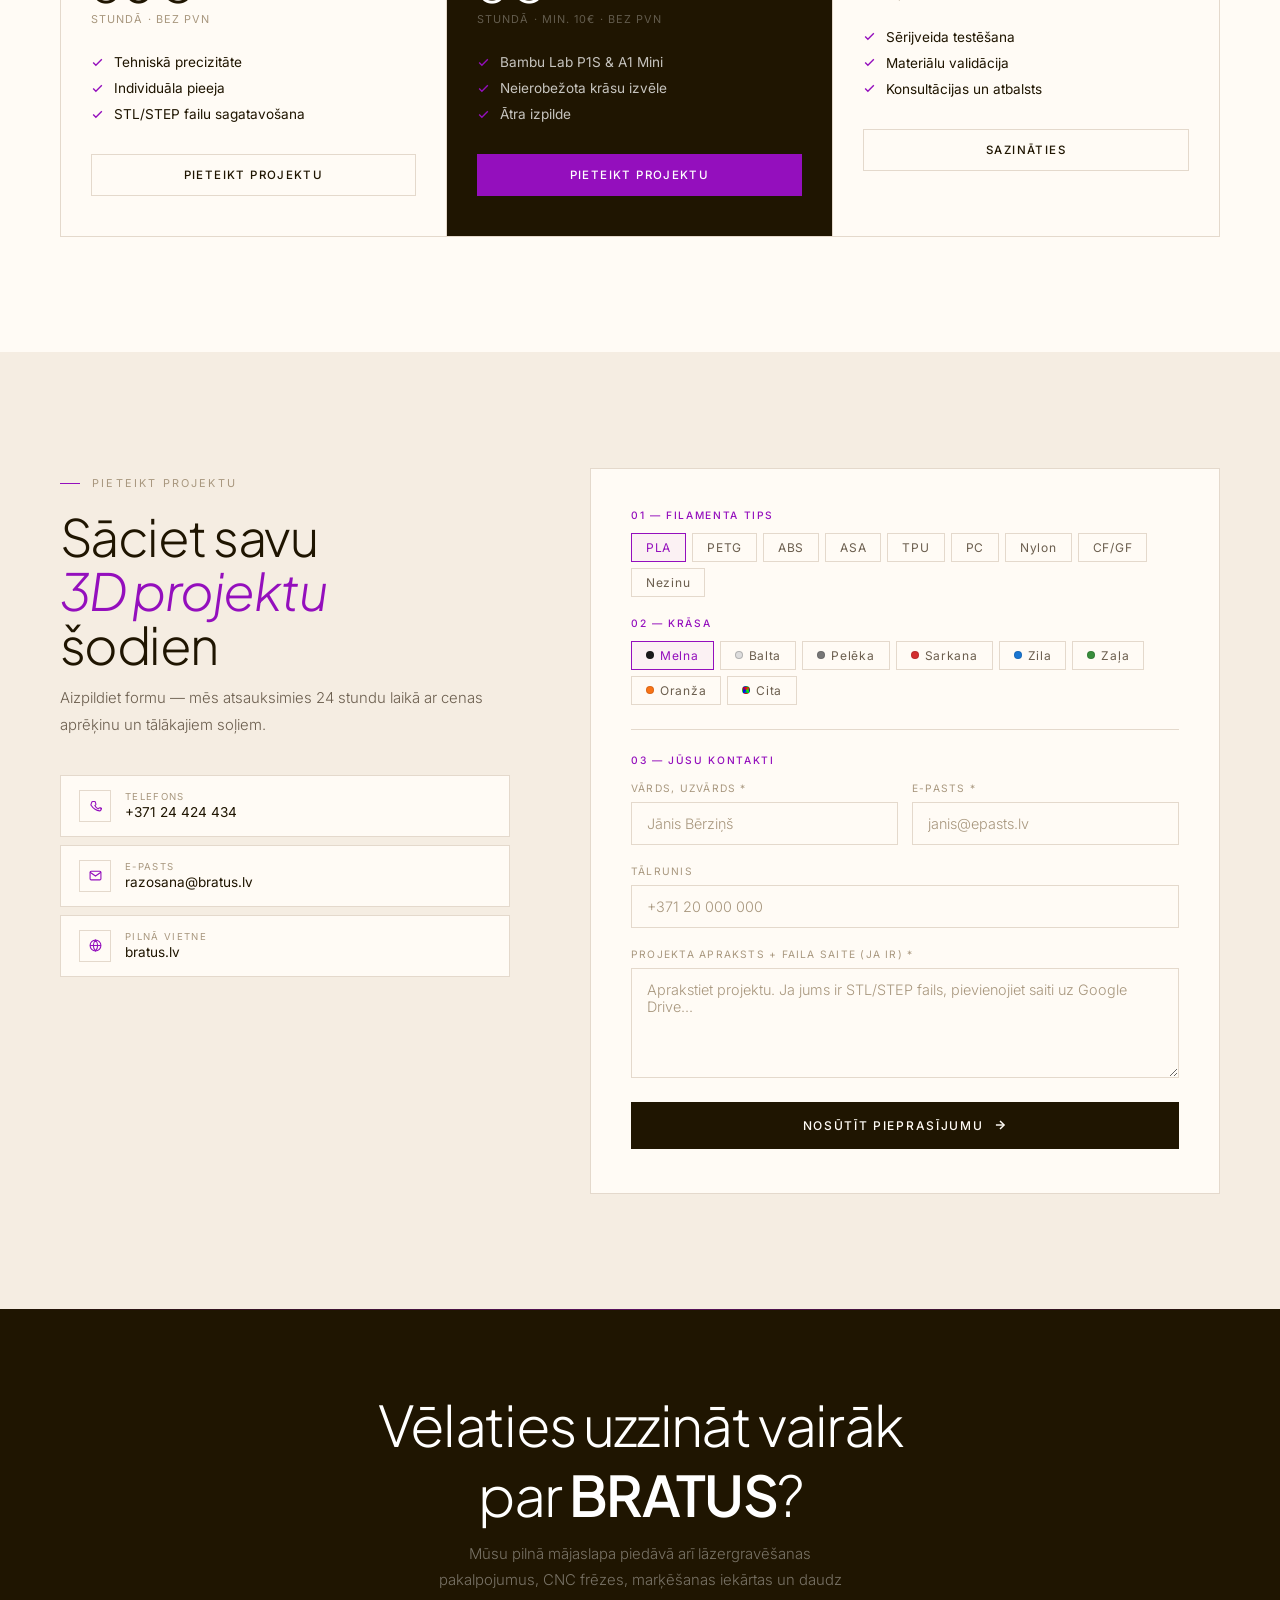
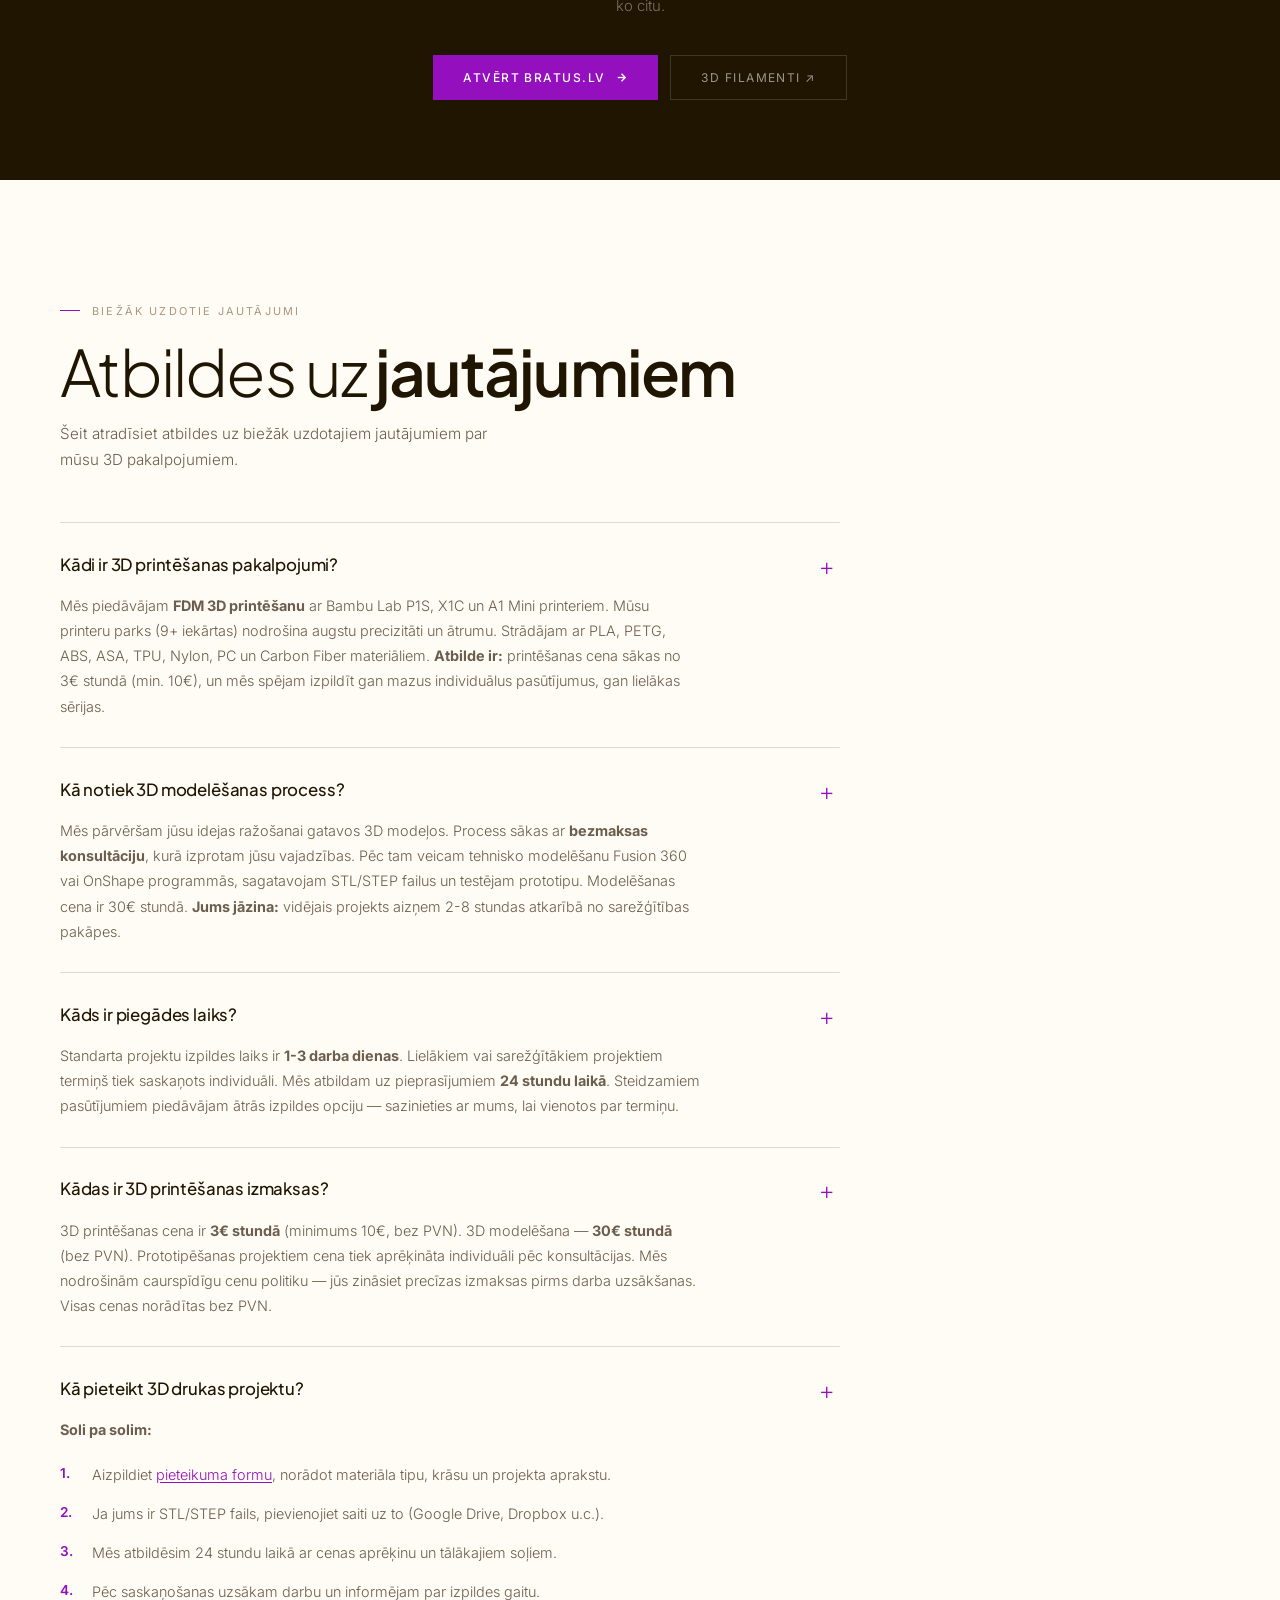
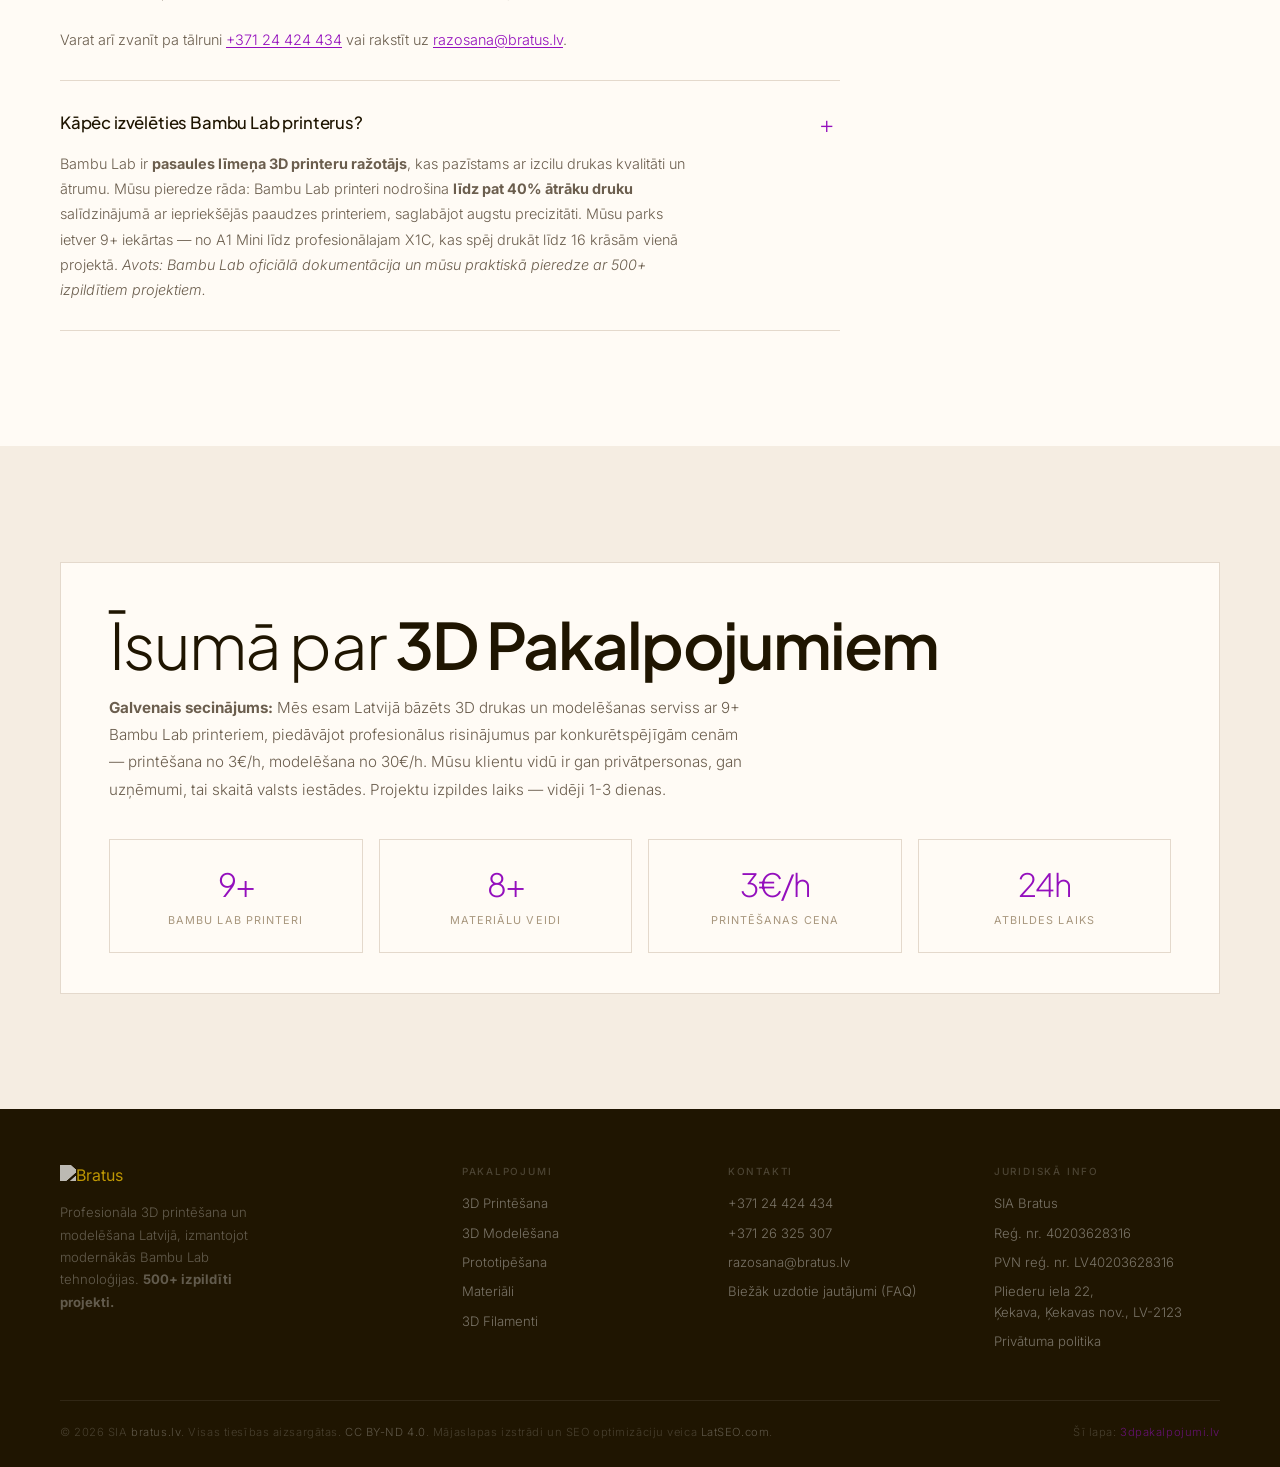
==== commit e75dd9bf: "Update address from Dārznieku iela 42 to Pliederu iela 22" ====
--- a/index.html
+++ b/index.html
@@ -12,6 +12,7 @@
 <link rel="alternate" hreflang="lv" href="https://3dpakalpojumi.lv/">
 <link rel="alternate" hreflang="en" href="https://3dpakalpojumi.lv/index-en.html">
 <link rel="alternate" hreflang="x-default" href="https://3dpakalpojumi.lv/">
+<link rel="icon" type="image/png" href="favicon.png">
 
 <!-- Open Graph / Facebook -->
 <meta property="og:type" content="website">
@@ -86,7 +87,7 @@
       "email": "razosana@bratus.lv",
       "address": {
         "@type": "PostalAddress",
-        "streetAddress": "Dārznieku iela 42",
+        "streetAddress": "Pliederu iela 22",
         "addressLocality": "Ķekava",
         "addressRegion": "Ķekavas novads",
         "addressCountry": "LV",
@@ -2092,7 +2093,7 @@
       <p>SIA Bratus</p>
       <p>Reģ. nr. 40203628316</p>
       <p>PVN reģ. nr. LV40203628316</p>
-      <p>Dārznieku iela 42,<br>Ķekava, Ķekavas nov., LV-2123</p>
+      <p>Pliederu iela 22,<br>Ķekava, Ķekavas nov., LV-2123</p>
       <a href="https://bratus.lv/policies/privacy-policy" target="_blank" rel="noopener">Privātuma politika</a>
     </div>
   </div>
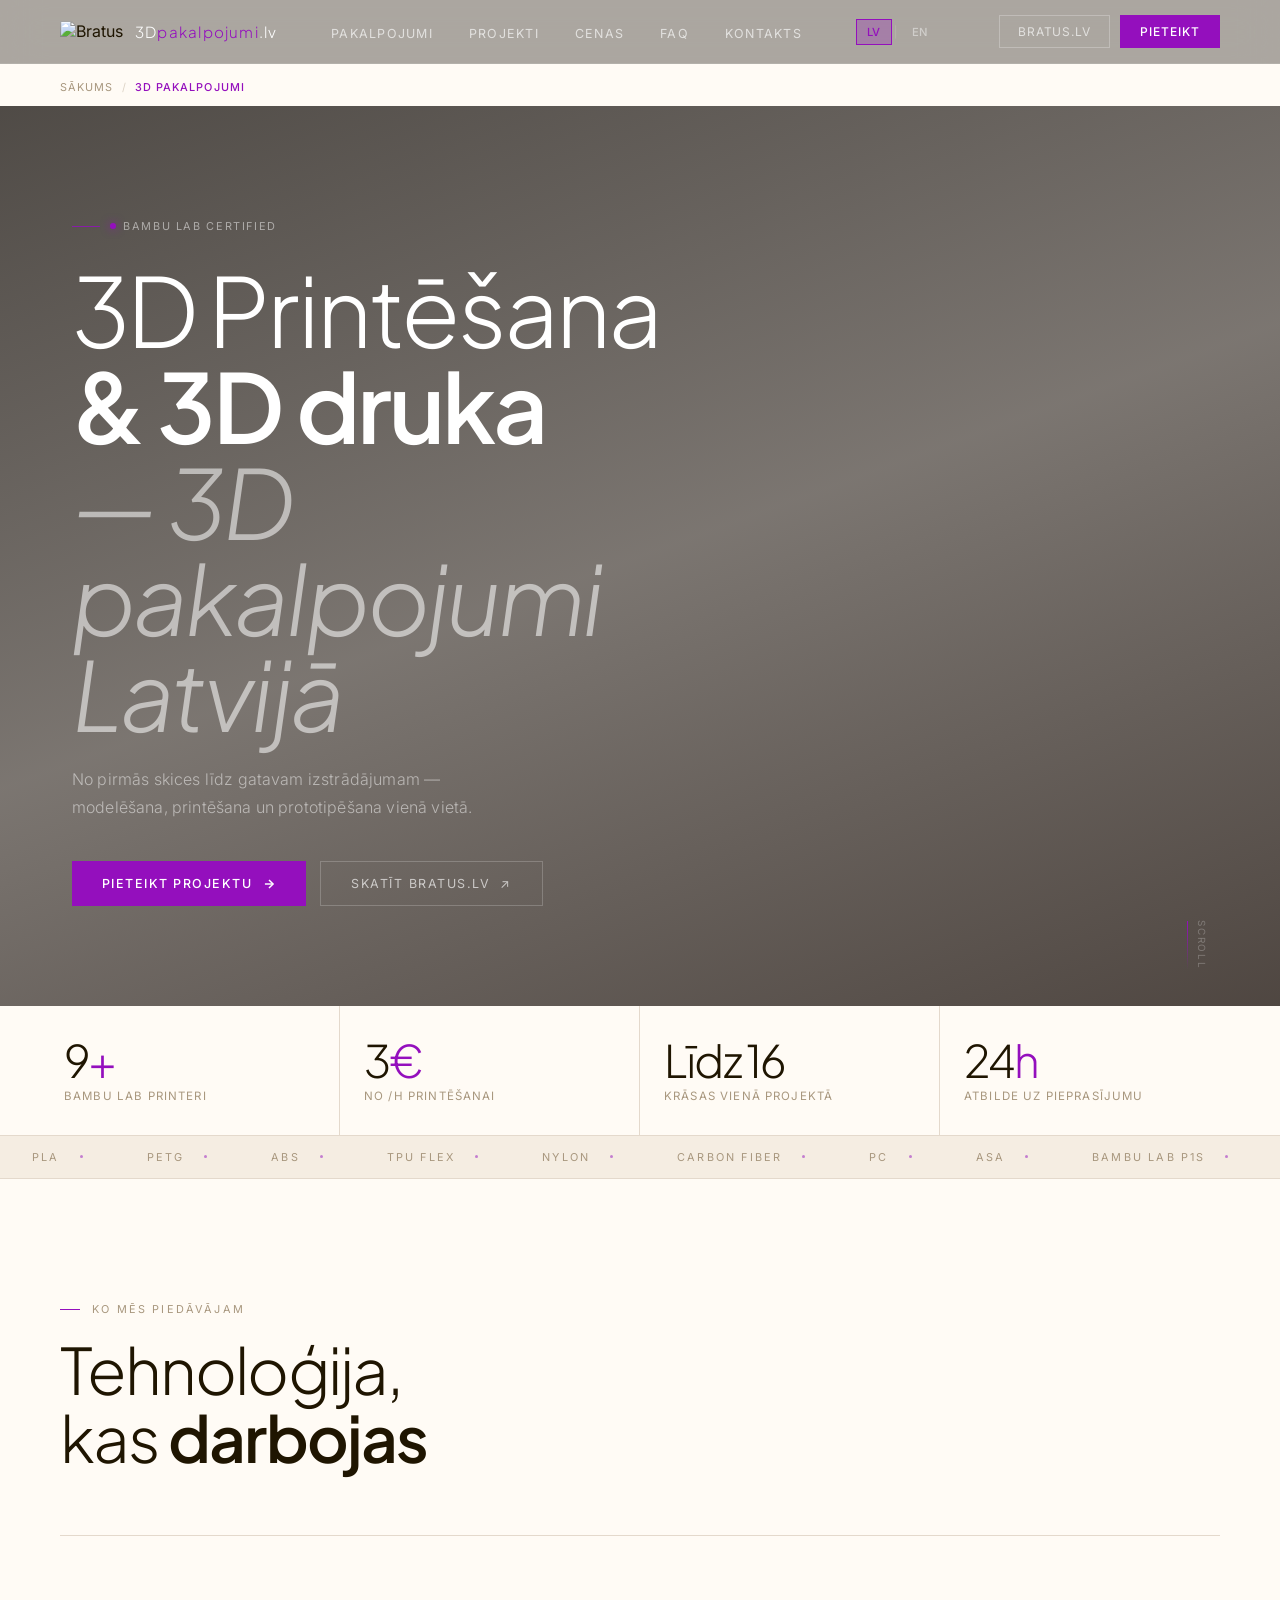
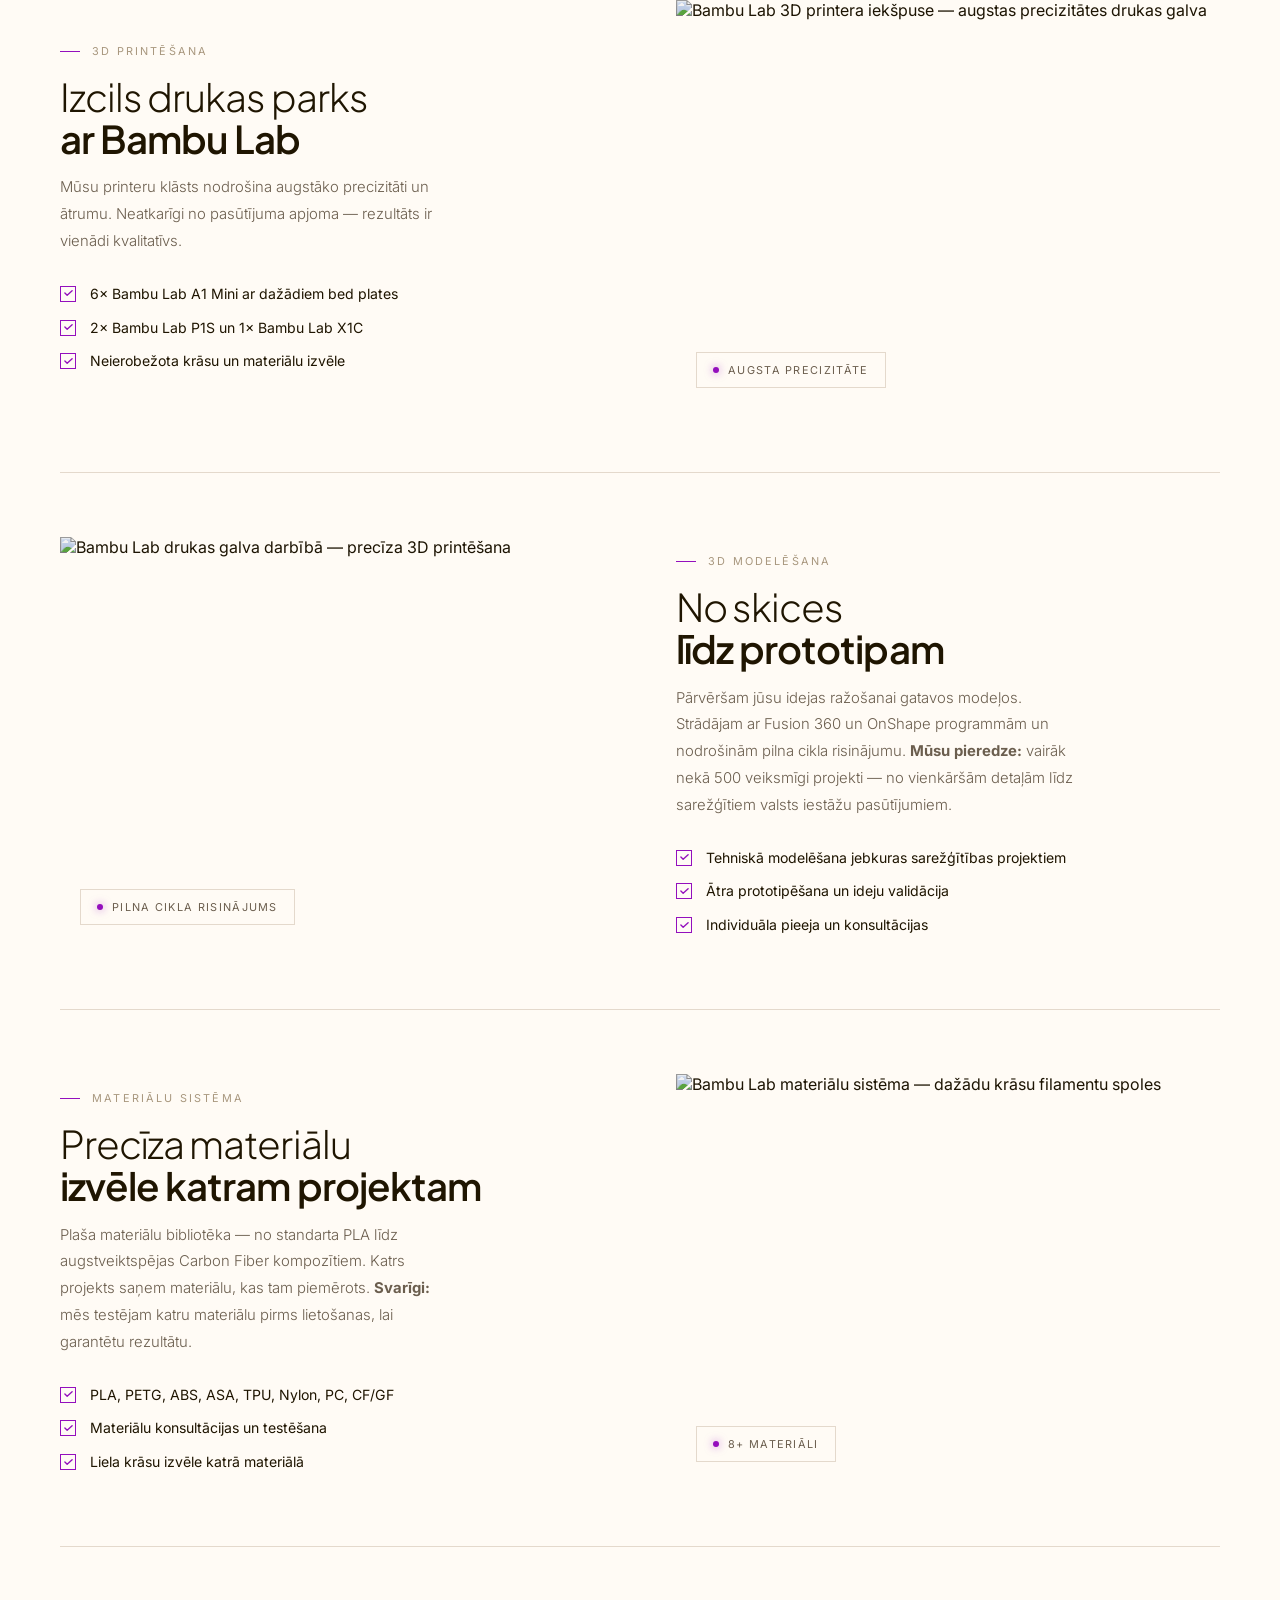
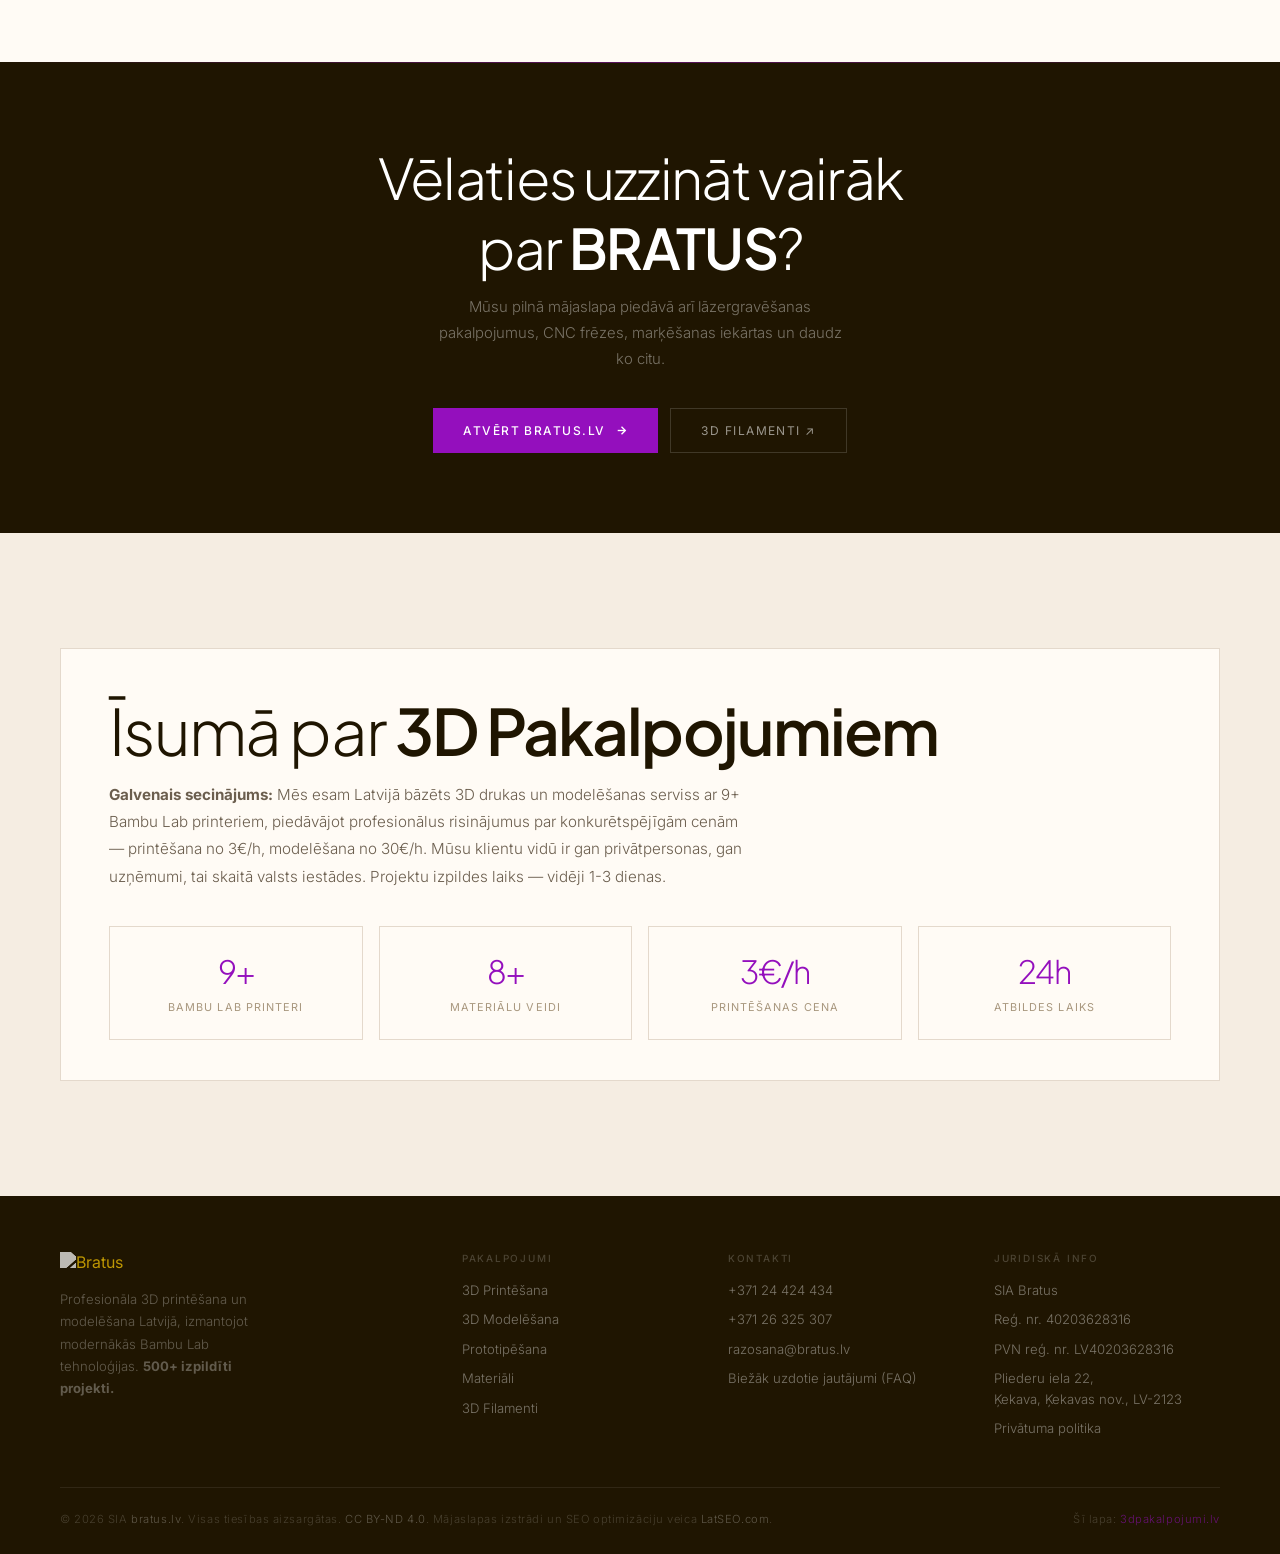
==== commit dcc766ca: "SEO meta nosaukumi bez domuzīmēm, H1 un pareiza virsrakstu hierarhija; cenu lapas virsraksts 3D prin" ====
--- a/index.html
+++ b/index.html
@@ -3,21 +3,21 @@
 <head>
 <meta charset="UTF-8">
 <meta name="viewport" content="width=device-width, initial-scale=1.0">
-<title>3D Printēšana, Druka & Modelēšana | 3D Pakalpojumi Latvijā</title>
+<title>3D Printēšana un 3D Druka Latvijā | 3D Pakalpojumi</title>
 <meta name="description" content="Profesionāla 3D printēšana, 3D druka un modelēšana Latvijā. 3D printeris cenas no 3€/h. Bambu Lab printeri, PLA, PETG, ABS, TPU. Bezmaksas konsultācija.">
 <meta name="author" content="SIA Bratus">
 <meta name="robots" content="index, follow, max-snippet:-1, max-image-preview:large, max-video-preview:-1">
 <meta name="google-site-verification" content="r5uT2gqX_KhXH3KyXcMcXesVmDQVjq7C5DZK6U0dUq0" />
 <link rel="canonical" href="https://3dpakalpojumi.lv/">
 <link rel="alternate" hreflang="lv" href="https://3dpakalpojumi.lv/">
-<link rel="alternate" hreflang="en" href="https://3dpakalpojumi.lv/index-en.html">
+<link rel="alternate" hreflang="en" href="https://3dpakalpojumi.lv/en/">
 <link rel="alternate" hreflang="x-default" href="https://3dpakalpojumi.lv/">
-<link rel="icon" type="image/png" href="favicon.png">
+<link rel="icon" type="image/png" href="/favicon.png">
 
 <!-- Open Graph / Facebook -->
 <meta property="og:type" content="website">
 <meta property="og:url" content="https://3dpakalpojumi.lv/">
-<meta property="og:title" content="3D Printēšana, Druka & Modelēšana | 3D Pakalpojumi Latvijā">
+<meta property="og:title" content="3D Printēšana un 3D Druka Latvijā | 3D Pakalpojumi">
 <meta property="og:description" content="Profesionāla 3D printēšana, 3D druka un modelēšana Latvijā. 3D printeris cenas no 3€/h. Bambu Lab printeri, PLA, PETG, ABS, TPU. Bezmaksas konsultācija.">
 <meta property="og:image" content="https://images.unsplash.com/photo-1642969164999-979483e21601?q=80&w=1170&auto=format&fit=crop">
 <meta property="og:image:width" content="1170">
@@ -29,8 +29,8 @@
 <!-- Twitter Card -->
 <meta name="twitter:card" content="summary_large_image">
 <meta name="twitter:url" content="https://3dpakalpojumi.lv/">
-<meta name="twitter:title" content="3D Printēšana, Druka & Modelēšana | 3D Pakalpojumi Latvijā">
-<meta name="twitter:description" content="Profesionāla 3D printēšana, 3D druka un modelēšana Latvijā. 3D printeris cenas no 3€/h. Bambu Lab printeri. Bezmaksas konsultācija.">
+<meta name="twitter:title" content="3D Printēšana un 3D Druka Latvijā | 3D Pakalpojumi">
+<meta name="twitter:description" content="Profesionāla 3D printēšana, 3D druka un modelēšana Latvijā. 3D printeris cenas no 3€/h. Bambu Lab printeri, PLA, PETG, ABS, TPU. Bezmaksas konsultācija.">
 <meta name="twitter:image" content="https://images.unsplash.com/photo-1642969164999-979483e21601?q=80&w=1170&auto=format&fit=crop">
 <meta name="twitter:image:alt" content="3D druka ar Bambu Lab printeri">
 
@@ -47,7 +47,9 @@
 <link rel="preconnect" href="https://fonts.gstatic.com" crossorigin>
 <link href="https://fonts.googleapis.com/css2?family=Plus+Jakarta+Sans:ital,wght@0,300;0,400;0,500;0,600;1,300;1,400&family=Inter:wght@300;400;500&display=swap" rel="stylesheet">
 
-<!-- JSON-LD Structured Data -->
+<!-- Styles -->
+<link rel="stylesheet" href="/css/styles.css">
+
 <script type="application/ld+json">
 {
   "@context": "https://schema.org",
@@ -118,7 +120,7 @@
       "@type": "WebPage",
       "@id": "https://3dpakalpojumi.lv/#webpage",
       "url": "https://3dpakalpojumi.lv/",
-      "name": "3D Printēšana, Druka & Modelēšana | 3D Pakalpojumi Latvijā",
+      "name": "3D Printēšana un 3D Druka Latvijā | 3D Pakalpojumi",
       "description": "Profesionāla 3D printēšana, 3D druka un modelēšana Latvijā. 3D printeris cenas no 3€/h. Bambu Lab printeri.",
       "isPartOf": {"@id": "https://3dpakalpojumi.lv/#website"},
       "about": {"@id": "https://3dpakalpojumi.lv/#organization"},
@@ -228,1236 +230,8 @@
   ]
 }
 </script>
-<style>
-/* ── RESET & ROOT ── */
-*, *::before, *::after { box-sizing: border-box; margin: 0; padding: 0; }
-html { scroll-behavior: smooth; }
-body {
-  font-family: 'Inter', sans-serif;
-  background: #fffbf5;
-  color: #1f1501;
-  overflow-x: hidden;
-  -webkit-font-smoothing: antialiased;
-  -moz-osx-font-smoothing: grayscale;
-}
-/* Skip link */
-.skip-link {
-  position: absolute; top: -100px; left: 16px;
-  background: var(--accent, #940fbd); color: #fff;
-  padding: 12px 20px; z-index: 9999;
-  font-size: 0.82rem; font-weight: 500;
-  text-decoration: none;
-  transition: top 0.2s;
-}
-.skip-link:focus { top: 8px; }
-a { text-decoration: none; color: inherit; }
-img { display: block; }
-ul { list-style: none; }
-
-:root {
-  --bg:      #fffbf5;
-  --ink:     #1f1501;
-  --ink2:    #6b5e4e;
-  --ink3:    #a8977e;
-  --accent:  #940fbd;
-  --border:  #e4d9cc;
-  --surface: #f5ede2;
-  --max:     1200px;
-  --ease:    cubic-bezier(.22,1,.36,1);
-  --gutter:  clamp(20px, 5vw, 72px);
-}
-
-/* ── NAV ── */
-.nav {
-  position: fixed; top: 0; left: 0; right: 0; z-index: 300;
-  height: 64px;
-  display: flex; align-items: center; justify-content: space-between;
-  padding: 0 clamp(20px, 5vw, 60px);
-  background: rgba(255,251,245,0.88);
-  backdrop-filter: blur(20px);
-  border-bottom: 1px solid var(--border);
-  transition: background 0.3s;
-}
-.nav.over-hero {
-  background: rgba(15,10,5,0.35);
-  border-bottom-color: rgba(255,255,255,0.1);
-}
-.nav-logo {
-  display: flex; align-items: center; gap: 12px;
-  flex-shrink: 0;
-}
-.nav-logo img { height: 22px; width: auto; }
-.nav-logo-text {
-  font-family: 'Plus Jakarta Sans', sans-serif;
-  font-weight: 300;
-  font-size: 0.95rem;
-  letter-spacing: 0.08em;
-  color: var(--ink);
-}
-.nav.over-hero .nav-logo-text { color: #fff; }
-.nav-logo-text em {
-  font-style: normal;
-  color: var(--accent);
-}
-.nav-links {
-  display: flex; align-items: center; gap: 36px;
-}
-.nav-links a {
-  font-size: 0.78rem;
-  letter-spacing: 0.1em;
-  text-transform: uppercase;
-  color: var(--ink2);
-  transition: color 0.2s;
-  font-weight: 400;
-}
-.nav.over-hero .nav-links a { color: rgba(255,255,255,0.65); }
-.nav-links a:hover { color: var(--ink); }
-.nav.over-hero .nav-links a:hover { color: #fff; }
-.nav-cta-wrap {
-  display: flex; align-items: center; gap: 10px; flex-shrink: 0;
-}
-.btn-nav-ghost {
-  padding: 8px 18px;
-  font-size: 0.75rem;
-  letter-spacing: 0.08em;
-  text-transform: uppercase;
-  border: 1px solid var(--border);
-  color: var(--ink2);
-  transition: all 0.2s;
-  font-weight: 400;
-}
-.nav.over-hero .btn-nav-ghost {
-  border-color: rgba(255,255,255,0.25);
-  color: rgba(255,255,255,0.65);
-}
-.btn-nav-ghost:hover { border-color: var(--ink); color: var(--ink); }
-.btn-nav-accent {
-  padding: 9px 20px;
-  font-size: 0.75rem;
-  letter-spacing: 0.08em;
-  text-transform: uppercase;
-  background: var(--accent);
-  color: #fff;
-  font-weight: 500;
-  transition: all 0.2s;
-}
-.btn-nav-accent:hover { background: #7a0c9e; }
-.mobile-menu-btn {
-  display: none;
-  background: none; border: none;
-  cursor: pointer; padding: 4px;
-  color: var(--ink);
-}
-.nav.over-hero .mobile-menu-btn { color: #fff; }
-
-/* ── LANG SWITCHER ── */
-.lang-switch {
-  display: flex; align-items: center; gap: 2px;
-  flex-shrink: 0; font-size: 0.7rem;
-  letter-spacing: 0.06em; font-weight: 500;
-  margin-right: 6px;
-}
-.lang-switch a {
-  padding: 5px 10px; color: var(--ink2);
-  transition: all 0.2s; text-transform: uppercase;
-  border: 1px solid transparent;
-}
-.lang-switch a:hover { color: var(--ink); }
-.nav.over-hero .lang-switch a { color: rgba(255,255,255,0.45); }
-.nav.over-hero .lang-switch a:hover { color: #fff; }
-.lang-switch a.active {
-  color: var(--accent); border-color: var(--accent);
-  background: rgba(148,15,189,0.06);
-}
-.nav.over-hero .lang-switch a.active {
-  color: var(--accent); border-color: var(--accent);
-  background: rgba(148,15,189,0.25);
-}
-.lang-switch-sep {
-  color: var(--border); font-weight: 300;
-  user-select: none;
-}
-.nav.over-hero .lang-switch-sep { color: rgba(255,255,255,0.18); }
-
-@media (max-width: 860px) {
-  .mobile-menu-btn { display: flex; align-items: center; justify-content: center; }
-  .nav-links {
-    position: absolute; top: 64px; left: 0; right: 0;
-    background: var(--bg);
-    flex-direction: column; gap: 0;
-    max-height: 0; overflow: hidden;
-    transition: max-height 0.4s var(--ease);
-    border-bottom: 0 solid var(--border);
-  }
-  .nav-links.open { max-height: 280px; border-bottom-width: 1px; }
-  .nav-links a { display: block; padding: 14px 24px; font-size: 0.85rem; }
-  .btn-nav-ghost { display: none; }
-}
-@media (max-width: 520px) {
-  .nav { height: 56px; }
-  .nav-links { top: 56px; }
-}
-
-/* ── BREADCRUMB ── */
-.breadcrumb {
-  position: relative; z-index: 200;
-  padding: 80px clamp(20px, 5vw, 60px) 12px;
-  background: var(--bg);
-}
-.breadcrumb ol {
-  display: flex; align-items: center; gap: 8px;
-  list-style: none; max-width: var(--max); margin: 0 auto;
-}
-.breadcrumb li {
-  font-size: 0.68rem; letter-spacing: 0.1em;
-  text-transform: uppercase; color: var(--ink3);
-  font-weight: 400;
-}
-.breadcrumb li:not(:last-child)::after {
-  content: '/'; margin-left: 8px; color: var(--ink3); opacity: 0.4;
-}
-.breadcrumb a { color: var(--ink3); transition: color 0.2s; }
-.breadcrumb a:hover { color: var(--ink); }
-.breadcrumb [aria-current="page"] { color: var(--accent); font-weight: 500; }
-@media (max-width: 860px) {
-  .breadcrumb { padding-top: 72px; }
-}
-
-/* ── HERO ── */
-.hero {
-  min-height: 100vh;
-  position: relative;
-  display: flex; flex-direction: column;
-  align-items: flex-start; justify-content: flex-end;
-  padding: 0 clamp(20px, 6vw, 72px) clamp(60px, 8vw, 100px);
-  overflow: hidden;
-}
-@media (max-width: 860px) {
-  .hero {
-    min-height: 100svh;
-    justify-content: center;
-    padding-top: 80px;
-    padding-bottom: clamp(40px, 8vw, 70px);
-  }
-  .hero-scroll { display: none; }
-}
-.hero-bg {
-  position: absolute; inset: 0; z-index: 0;
-  background-image: url('https://images.unsplash.com/photo-1642969164999-979483e21601?q=80&w=1170&auto=format&fit=crop');
-  background-size: cover;
-  background-position: center 40%;
-}
-.hero-overlay {
-  position: absolute; inset: 0; z-index: 1;
-  background: linear-gradient(
-    160deg,
-    rgba(12,7,3,0.72) 0%,
-    rgba(15,8,4,0.55) 50%,
-    rgba(20,10,5,0.75) 100%
-  );
-}
-.hero-inner {
-  position: relative; z-index: 2;
-  max-width: 740px;
-}
-.hero-eyebrow {
-  display: inline-flex; align-items: center; gap: 10px;
-  margin-bottom: 28px;
-  font-size: 0.7rem;
-  letter-spacing: 0.2em;
-  text-transform: uppercase;
-  color: rgba(255,255,255,0.45);
-  font-weight: 400;
-}
-.hero-eyebrow-line {
-  display: inline-block;
-  width: 28px; height: 1px;
-  background: var(--accent);
-  opacity: 0.8;
-}
-.hero-pulse {
-  display: inline-flex; align-items: center; gap: 7px;
-  font-size: 0.68rem; letter-spacing: 0.15em; text-transform: uppercase;
-  color: rgba(255,255,255,0.5);
-}
-.pulse-dot {
-  width: 6px; height: 6px; border-radius: 50%;
-  background: var(--accent);
-  box-shadow: 0 0 10px rgba(148,15,189,0.8);
-  animation: pulse 2s ease infinite;
-}
-@keyframes pulse { 0%,100%{opacity:1;transform:scale(1)} 50%{opacity:.5;transform:scale(.85)} }
-
-.hero-h1 {
-  font-family: 'Plus Jakarta Sans', sans-serif;
-  font-size: clamp(3rem, 7.5vw, 6.8rem);
-  font-weight: 300;
-  line-height: 1.0;
-  letter-spacing: -0.03em;
-  color: #fff;
-  margin-bottom: 24px;
-}
-.hero-h1 em {
-  font-style: italic;
-  font-weight: 300;
-  color: rgba(255,255,255,0.55);
-}
-.hero-h1 strong {
-  font-weight: 600;
-  color: #fff;
-}
-.hero-sub {
-  font-size: clamp(0.88rem, 1.5vw, 1rem);
-  color: rgba(255,255,255,0.5);
-  line-height: 1.75;
-  font-weight: 300;
-  max-width: 440px;
-  margin-bottom: 40px;
-  letter-spacing: 0.01em;
-}
-.hero-btns {
-  display: flex; gap: 14px; flex-wrap: wrap;
-}
-.btn-hero-primary {
-  display: inline-flex; align-items: center; gap: 10px;
-  padding: 14px 30px;
-  background: var(--accent);
-  color: #fff;
-  font-size: 0.78rem;
-  letter-spacing: 0.12em;
-  text-transform: uppercase;
-  font-weight: 500;
-  transition: all 0.25s var(--ease);
-}
-.btn-hero-primary:hover { background: #7a0c9e; transform: translateY(-2px); }
-.btn-hero-ghost {
-  display: inline-flex; align-items: center; gap: 10px;
-  padding: 14px 30px;
-  border: 1px solid rgba(255,255,255,0.2);
-  color: rgba(255,255,255,0.65);
-  font-size: 0.78rem;
-  letter-spacing: 0.12em;
-  text-transform: uppercase;
-  font-weight: 400;
-  transition: all 0.25s var(--ease);
-}
-.btn-hero-ghost:hover { border-color: rgba(255,255,255,0.5); color: #fff; }
-.hero-scroll {
-  position: absolute; bottom: 36px; right: clamp(20px,6vw,72px);
-  z-index: 2;
-  display: flex; flex-direction: column; align-items: center; gap: 8px;
-  writing-mode: vertical-lr;
-  font-size: 0.62rem;
-  letter-spacing: 0.18em;
-  text-transform: uppercase;
-  color: rgba(255,255,255,0.25);
-}
-.hero-scroll-line {
-  width: 1px; height: 48px;
-  background: linear-gradient(to bottom, var(--accent), transparent);
-  animation: scrollAnim 2s ease infinite;
-}
-@keyframes scrollAnim { 0%,100%{transform:scaleY(0);transform-origin:top;opacity:0} 50%{transform:scaleY(1);opacity:1} }
-@media (max-width: 520px) {
-  .hero-btns { flex-direction: column; }
-  .btn-hero-primary, .btn-hero-ghost { justify-content: center; }
-  .btn-hero-ghost .hero-ext-arrow { display: none; }
-}
-
-/* ── STATS BAR ── */
-.stats-bar {
-  border-bottom: 1px solid var(--border);
-  background: var(--bg);
-}
-.stats-inner {
-  max-width: var(--max);
-  margin: 0 auto;
-  display: grid;
-  grid-template-columns: repeat(4, 1fr);
-}
-.stat-item {
-  padding: 32px 24px;
-  border-right: 1px solid var(--border);
-  text-align: left;
-}
-.stat-item:last-child { border-right: none; }
-.stat-num {
-  font-family: 'Plus Jakarta Sans', sans-serif;
-  font-size: clamp(1.8rem, 3.5vw, 3rem);
-  font-weight: 300;
-  letter-spacing: -0.04em;
-  color: var(--ink);
-  line-height: 1;
-  margin-bottom: 6px;
-}
-.stat-num em { font-style: normal; color: var(--accent); }
-.stat-label {
-  font-size: 0.72rem;
-  letter-spacing: 0.1em;
-  text-transform: uppercase;
-  color: var(--ink3);
-  font-weight: 400;
-}
-@media (max-width: 600px) {
-  .stats-inner { grid-template-columns: repeat(2, 1fr); }
-  .stat-item { border-right: none; border-bottom: 1px solid var(--border); }
-  .stat-item:nth-child(odd) { border-right: 1px solid var(--border); }
-  .stat-item:last-child, .stat-item:nth-last-child(2):nth-child(odd) { border-bottom: none; }
-}
-
-/* ── MARQUEE ── */
-.marquee-wrap {
-  overflow: hidden;
-  border-bottom: 1px solid var(--border);
-  background: var(--surface);
-  padding: 0;
-}
-.marquee-track {
-  display: flex;
-  animation: marquee 28s linear infinite;
-  width: max-content;
-}
-.marquee-item {
-  display: flex; align-items: center; gap: 20px;
-  padding: 14px 32px;
-  font-size: 0.68rem;
-  letter-spacing: 0.2em;
-  text-transform: uppercase;
-  color: var(--ink3);
-  white-space: nowrap;
-  font-weight: 400;
-  font-family: 'Inter', sans-serif;
-}
-.marquee-sep {
-  width: 3px; height: 3px;
-  border-radius: 50%;
-  background: var(--accent);
-  opacity: 0.5;
-  flex-shrink: 0;
-}
-@keyframes marquee { from{transform:translateX(0)} to{transform:translateX(-50%)} }
-
-/* ── SECTION BASE ── */
-.section {
-  padding: clamp(56px, 9vw, 120px) clamp(20px, 5vw, 60px);
-  position: relative;
-}
-@media (max-width: 860px) {
-  .section { padding-top: 48px; padding-bottom: 48px; }
-}
-.section-max { max-width: var(--max); margin: 0 auto; }
-.eyebrow {
-  display: inline-flex; align-items: center; gap: 12px;
-  font-size: 0.68rem;
-  letter-spacing: 0.2em;
-  text-transform: uppercase;
-  color: var(--ink3);
-  font-weight: 400;
-  margin-bottom: 20px;
-}
-.eyebrow::before {
-  content: '';
-  display: block;
-  width: 20px; height: 1px;
-  background: var(--accent);
-}
-.section-title {
-  font-family: 'Plus Jakarta Sans', sans-serif;
-  font-size: clamp(2.2rem, 5vw, 4rem);
-  font-weight: 300;
-  letter-spacing: -0.03em;
-  line-height: 1.05;
-  color: var(--ink);
-  margin-bottom: 16px;
-}
-.section-title strong { font-weight: 600; }
-.section-title em {
-  font-style: italic;
-  font-weight: 300;
-  color: var(--ink2);
-}
-.section-title .accent { color: var(--accent); }
-.section-sub {
-  font-size: 0.95rem;
-  color: var(--ink2);
-  line-height: 1.75;
-  max-width: 460px;
-  font-weight: 300;
-}
-
-/* ── FEATURES ── */
-.feat-rows { margin-top: 64px; }
-@media (max-width: 860px) {
-  .feat-rows { margin-top: 36px; }
-}
-.feat-row {
-  display: grid;
-  grid-template-columns: 1fr 1fr;
-  gap: 72px;
-  align-items: center;
-  padding: 64px 0;
-  border-top: 1px solid var(--border);
-}
-.feat-row:last-child { border-bottom: 1px solid var(--border); }
-.feat-row.flip { direction: rtl; }
-.feat-row.flip > * { direction: ltr; }
-.feat-text .eyebrow { margin-bottom: 18px; }
-.feat-text h3 {
-  font-family: 'Plus Jakarta Sans', sans-serif;
-  font-size: clamp(1.6rem, 3vw, 2.4rem);
-  font-weight: 300;
-  letter-spacing: -0.025em;
-  line-height: 1.1;
-  color: var(--ink);
-  margin-bottom: 14px;
-}
-.feat-text h3 strong { font-weight: 600; }
-.feat-text p {
-  font-size: 0.93rem;
-  color: var(--ink2);
-  line-height: 1.8;
-  margin-bottom: 28px;
-  font-weight: 300;
-  max-width: 400px;
-}
-.feat-list { display: flex; flex-direction: column; gap: 12px; }
-.feat-list li {
-  display: flex; align-items: flex-start; gap: 14px;
-  font-size: 0.88rem;
-  color: var(--ink);
-  font-weight: 400;
-  line-height: 1.55;
-}
-.feat-check {
-  flex-shrink: 0;
-  margin-top: 3px;
-  width: 16px; height: 16px;
-  border: 1px solid var(--accent);
-  display: flex; align-items: center; justify-content: center;
-}
-.feat-check svg { width: 9px; height: 9px; color: var(--accent); }
-.feat-visual {
-  position: relative;
-  overflow: hidden;
-  aspect-ratio: 4/3;
-}
-.feat-visual img {
-  width: 100%; height: 100%;
-  object-fit: cover;
-  display: block;
-  transition: transform 0.8s var(--ease);
-  filter: brightness(0.95) saturate(0.9);
-}
-.feat-visual:hover img { transform: scale(1.03); }
-.feat-chip {
-  position: absolute; bottom: 20px; left: 20px;
-  background: rgba(255,251,245,0.92);
-  backdrop-filter: blur(12px);
-  border: 1px solid var(--border);
-  padding: 10px 16px;
-  display: flex; align-items: center; gap: 9px;
-}
-.feat-chip-pulse {
-  width: 6px; height: 6px; border-radius: 50%;
-  background: var(--accent);
-  box-shadow: 0 0 8px rgba(148,15,189,0.6);
-  animation: pulse 2s ease infinite;
-  flex-shrink: 0;
-}
-.feat-chip-txt {
-  font-size: 0.68rem;
-  letter-spacing: 0.12em;
-  text-transform: uppercase;
-  color: var(--ink2);
-  font-weight: 400;
-}
-
-@media (max-width: 860px) {
-  .feat-row, .feat-row.flip {
-    grid-template-columns: 1fr;
-    direction: ltr;
-    gap: 36px;
-    padding: 48px 0;
-  }
-  .feat-text p { max-width: 100%; }
-}
-
-/* ── PROJECTS ── */
-.projects-section { background: var(--surface); }
-.projects-grid {
-  display: grid;
-  grid-template-columns: repeat(3, 1fr);
-  gap: 2px;
-  margin-top: 48px;
-}
-@media (max-width: 860px) {
-  .projects-grid { margin-top: 28px; }
-}
-.proj-card {
-  position: relative;
-  overflow: hidden;
-  aspect-ratio: 3/4;
-  cursor: pointer;
-}
-.proj-card img {
-  width: 100%; height: 100%;
-  object-fit: cover;
-  display: block;
-  transition: transform 0.7s var(--ease), filter 0.5s;
-  filter: brightness(0.75) saturate(0.85);
-}
-.proj-card:hover img {
-  transform: scale(1.05);
-  filter: brightness(0.35) saturate(0.6);
-}
-.proj-always {
-  position: absolute; bottom: 0; left: 0; right: 0;
-  padding: 20px 20px 18px;
-  background: linear-gradient(to top, rgba(15,7,3,0.88) 0%, transparent 100%);
-}
-.proj-cat {
-  font-size: 0.6rem;
-  letter-spacing: 0.2em;
-  text-transform: uppercase;
-  color: rgba(255,255,255,0.45);
-  margin-bottom: 5px;
-  font-weight: 400;
-}
-.proj-name {
-  font-family: 'Plus Jakarta Sans', sans-serif;
-  font-size: 1.3rem;
-  font-weight: 300;
-  line-height: 1.1;
-  letter-spacing: -0.02em;
-  color: #fff;
-}
-.proj-hover {
-  position: absolute; inset: 0;
-  display: flex; flex-direction: column; justify-content: flex-end;
-  padding: 24px 20px;
-  opacity: 0;
-  transition: opacity 0.45s var(--ease);
-  background: linear-gradient(to top, rgba(15,7,3,0.95) 40%, transparent 100%);
-}
-.proj-card:hover .proj-hover { opacity: 1; }
-.proj-hover .proj-cat { margin-bottom: 5px; color: rgba(255,255,255,.5); }
-.proj-hover .proj-name { margin-bottom: 10px; }
-.proj-desc {
-  font-size: 0.82rem;
-  color: rgba(255,255,255,0.5);
-  line-height: 1.6;
-  font-weight: 300;
-}
-.proj-read-more {
-  display: inline-flex; align-items: center; gap: 7px;
-  margin-top: 14px;
-  font-size: 0.68rem;
-  letter-spacing: 0.14em;
-  text-transform: uppercase;
-  color: var(--accent);
-  font-weight: 500;
-}
-
-/* Modal */
-.proj-modal-overlay {
-  position: fixed; inset: 0; z-index: 500;
-  background: rgba(20,10,5,0.75);
-  backdrop-filter: blur(16px);
-  display: flex; align-items: center; justify-content: center;
-  padding: 24px;
-  opacity: 0; pointer-events: none;
-  transition: opacity 0.3s ease;
-}
-.proj-modal-overlay.open { opacity: 1; pointer-events: auto; }
-.proj-modal {
-  background: var(--bg);
-  border: 1px solid var(--border);
-  max-width: 680px; width: 100%;
-  max-height: 88vh; overflow-y: auto;
-  position: relative;
-  transform: translateY(24px);
-  transition: transform 0.35s var(--ease);
-}
-.proj-modal-overlay.open .proj-modal { transform: translateY(0); }
-.proj-modal img {
-  width: 100%; height: 320px;
-  object-fit: cover; display: block;
-}
-.proj-modal-body { padding: 28px 32px 36px; }
-.proj-modal-cat {
-  font-size: 0.65rem; letter-spacing: 0.18em;
-  text-transform: uppercase; color: var(--ink3);
-  margin-bottom: 10px; font-weight: 400;
-}
-.proj-modal-title {
-  font-family: 'Plus Jakarta Sans', sans-serif;
-  font-size: clamp(1.5rem, 3.5vw, 2rem);
-  font-weight: 300; letter-spacing: -0.025em;
-  color: var(--ink); margin-bottom: 14px; line-height: 1.1;
-}
-.proj-modal-desc { font-size: 0.93rem; color: var(--ink2); line-height: 1.75; font-weight: 300; }
-.proj-modal-close {
-  position: absolute; top: 16px; right: 16px;
-  width: 36px; height: 36px;
-  background: rgba(255,251,245,0.9);
-  border: 1px solid var(--border);
-  display: flex; align-items: center; justify-content: center;
-  cursor: pointer; transition: all 0.2s;
-}
-.proj-modal-close:hover { border-color: var(--accent); }
-.proj-modal-close svg { width: 14px; height: 14px; color: var(--ink); }
-
-@media (max-width: 860px) { .projects-grid { grid-template-columns: repeat(2,1fr); } }
-@media (max-width: 520px) {
-  .projects-grid { grid-template-columns: 1fr; }
-  .proj-modal img { height: 220px; }
-  .proj-modal-body { padding: 20px; }
-}
-
-/* ── PRICING ── */
-.pricing-section { background: var(--bg); }
-.pricing-header { margin-bottom: 56px; }
-.pricing-header .section-sub { max-width: 440px; }
-@media (max-width: 860px) {
-  .pricing-header { margin-bottom: 32px; }
-}
-.pricing-grid {
-  display: grid;
-  grid-template-columns: repeat(3,1fr);
-  border: 1px solid var(--border);
-}
-.price-card {
-  padding: 36px 30px 40px;
-  border-right: 1px solid var(--border);
-  position: relative;
-  transition: background 0.25s;
-}
-.price-card:last-child { border-right: none; }
-.price-card:hover { background: var(--surface); }
-.price-card.hot {
-  background: var(--ink);
-  color: rgba(255,255,255,0.9);
-}
-.price-card.hot:hover { background: #2e1f0a; }
-.price-icon {
-  width: 36px; height: 36px;
-  border: 1px solid var(--border);
-  display: flex; align-items: center; justify-content: center;
-  margin-bottom: 20px;
-}
-.price-card.hot .price-icon { border-color: rgba(255,255,255,0.15); }
-.price-icon svg { width: 16px; height: 16px; color: var(--accent); }
-.price-name {
-  font-family: 'Plus Jakarta Sans', sans-serif;
-  font-size: 1.05rem;
-  font-weight: 500;
-  letter-spacing: -0.01em;
-  margin-bottom: 8px;
-  color: var(--ink);
-}
-.price-card.hot .price-name { color: #fff; }
-.price-desc {
-  font-size: 0.82rem;
-  color: var(--ink2);
-  line-height: 1.65;
-  margin-bottom: 28px;
-  font-weight: 300;
-  min-height: 52px;
-}
-.price-card.hot .price-desc { color: rgba(255,255,255,0.5); }
-.price-divider { border: none; border-top: 1px solid var(--border); margin-bottom: 24px; }
-.price-card.hot .price-divider { border-color: rgba(255,255,255,0.1); }
-.price-val {
-  font-family: 'Plus Jakarta Sans', sans-serif;
-  font-size: 3.2rem;
-  font-weight: 300;
-  letter-spacing: -0.04em;
-  color: var(--ink);
-  line-height: 1;
-  margin-bottom: 4px;
-}
-.price-card.hot .price-val { color: #fff; }
-.price-val em { font-style: normal; color: var(--accent); }
-.price-val.custom-val {
-  font-size: 1.1rem;
-  letter-spacing: -0.01em;
-  padding-top: 8px;
-  color: var(--ink2);
-}
-.price-card.hot .price-val.custom-val { color: rgba(255,255,255,0.5); }
-.price-per {
-  font-size: 0.68rem;
-  letter-spacing: 0.1em;
-  text-transform: uppercase;
-  color: var(--ink3);
-  margin-bottom: 28px;
-  font-weight: 400;
-}
-.price-card.hot .price-per { color: rgba(255,255,255,0.3); }
-.price-feats { display: flex; flex-direction: column; gap: 10px; margin-bottom: 32px; flex-grow: 1; }
-.price-feats li {
-  display: flex; align-items: center; gap: 10px;
-  font-size: 0.85rem; color: var(--ink);
-  font-weight: 400;
-}
-.price-card.hot .price-feats li { color: rgba(255,255,255,0.75); }
-.price-feats li svg { width: 13px; height: 13px; color: var(--accent); flex-shrink: 0; }
-.btn-price {
-  display: block; width: 100%; text-align: center;
-  padding: 13px 20px;
-  font-size: 0.72rem;
-  letter-spacing: 0.12em;
-  text-transform: uppercase;
-  font-weight: 500;
-  transition: all 0.2s;
-  border: 1px solid var(--border);
-  color: var(--ink);
-  margin-top: auto;
-}
-.btn-price:hover { border-color: var(--ink); }
-.price-card.hot .btn-price {
-  background: var(--accent);
-  border-color: var(--accent);
-  color: #fff;
-}
-.price-card.hot .btn-price:hover { background: #7a0c9e; border-color: #7a0c9e; }
-
-@media (max-width: 860px) {
-  .pricing-grid { grid-template-columns: 1fr; }
-  .price-card { border-right: none; border-bottom: 1px solid var(--border); }
-  .price-card:last-child { border-bottom: none; }
-}
-
-/* ── CONTACT ── */
-.contact-section { background: var(--surface); }
-.contact-inner {
-  display: grid;
-  grid-template-columns: 1fr 1.4fr;
-  gap: 80px;
-  align-items: start;
-}
-.contact-left { position: sticky; top: 88px; }
-.contact-left h2 {
-  font-family: 'Plus Jakarta Sans', sans-serif;
-  font-size: clamp(2rem, 4vw, 3.2rem);
-  font-weight: 300;
-  letter-spacing: -0.03em;
-  line-height: 1.05;
-  color: var(--ink);
-  margin-bottom: 14px;
-}
-.contact-left h2 em { font-style: italic; color: var(--accent); }
-.contact-left p {
-  font-size: 0.93rem;
-  color: var(--ink2);
-  line-height: 1.8;
-  font-weight: 300;
-  margin-bottom: 36px;
-}
-.contact-meta { display: flex; flex-direction: column; gap: 8px; }
-.cmeta {
-  display: flex; align-items: center; gap: 14px;
-  padding: 14px 18px;
-  background: var(--bg);
-  border: 1px solid var(--border);
-  transition: border-color 0.2s;
-}
-.cmeta:hover { border-color: var(--accent); }
-.cmeta-ico {
-  width: 32px; height: 32px;
-  border: 1px solid var(--border);
-  display: flex; align-items: center; justify-content: center;
-  flex-shrink: 0;
-}
-.cmeta-ico svg { width: 13px; height: 13px; color: var(--accent); }
-.cmeta-label {
-  font-size: 0.6rem;
-  letter-spacing: 0.14em;
-  text-transform: uppercase;
-  color: var(--ink3);
-  margin-bottom: 2px;
-  font-weight: 400;
-}
-.cmeta-val { font-size: 0.85rem; font-weight: 400; color: var(--ink); }
-.form-box {
-  background: var(--bg);
-  border: 1px solid var(--border);
-  padding: 40px 40px 44px;
-}
-.form-status {
-  display: none; align-items: center; gap: 10px;
-  padding: 13px 16px;
-  font-size: 0.8rem; margin-bottom: 24px;
-}
-.form-status.ok { display: flex; background: rgba(34,197,94,0.06); border: 1px solid rgba(34,197,94,0.25); color: #166534; }
-.form-status.err { display: flex; background: rgba(239,68,68,0.06); border: 1px solid rgba(239,68,68,0.2); color: #991b1b; }
-.form-step-label {
-  display: block;
-  font-size: 0.64rem;
-  letter-spacing: 0.16em;
-  text-transform: uppercase;
-  color: var(--accent);
-  font-weight: 500;
-  margin-bottom: 12px;
-}
-.fg { margin-bottom: 20px; }
-.form-label {
-  display: block;
-  font-size: 0.64rem;
-  letter-spacing: 0.12em;
-  text-transform: uppercase;
-  color: var(--ink3);
-  font-weight: 400;
-  margin-bottom: 8px;
-}
-.f2 { display: grid; grid-template-columns: 1fr 1fr; gap: 14px; }
-.finput, .ftextarea {
-  width: 100%;
-  background: transparent;
-  border: 1px solid var(--border);
-  color: var(--ink);
-  font-family: 'Inter', sans-serif;
-  font-size: 0.9rem;
-  padding: 12px 15px;
-  outline: none;
-  transition: border-color 0.2s, box-shadow 0.2s;
-  font-weight: 300;
-}
-.finput:focus, .ftextarea:focus {
-  border-color: var(--accent);
-  box-shadow: 0 0 0 3px rgba(148,15,189,0.06);
-}
-.finput::placeholder, .ftextarea::placeholder { color: var(--ink3); }
-.ftextarea { resize: vertical; min-height: 110px; }
-.pill-row { display: flex; flex-wrap: wrap; gap: 6px; }
-.pill-row input[type="radio"] { display: none; }
-.pill-row label {
-  padding: 6px 14px;
-  border: 1px solid var(--border);
-  font-size: 0.75rem;
-  letter-spacing: 0.06em;
-  color: var(--ink2);
-  cursor: pointer;
-  transition: all 0.18s;
-  font-weight: 400;
-  display: flex; align-items: center; gap: 6px;
-}
-.pill-row label:hover { border-color: var(--ink2); color: var(--ink); }
-.pill-row input:checked + label {
-  border-color: var(--accent);
-  color: var(--accent);
-  background: rgba(148,15,189,0.04);
-}
-.color-dot {
-  width: 8px; height: 8px; border-radius: 50%;
-  border: 1px solid rgba(0,0,0,0.12); display: inline-block;
-}
-.form-sep { border: none; border-top: 1px solid var(--border); margin: 24px 0; }
-.btn-submit {
-  width: 100%; display: flex; align-items: center; justify-content: center;
-  gap: 10px; padding: 16px 24px;
-  background: var(--ink); border: none;
-  font-size: 0.75rem;
-  letter-spacing: 0.14em;
-  text-transform: uppercase;
-  font-weight: 500;
-  color: var(--bg);
-  cursor: pointer;
-  font-family: 'Inter', sans-serif;
-  transition: all 0.25s var(--ease);
-}
-.btn-submit:hover { background: var(--accent); }
-.btn-submit svg { width: 14px; height: 14px; }
-
-@media (max-width: 860px) {
-  .contact-inner { grid-template-columns: 1fr; gap: 48px; }
-  .contact-left { position: static; }
-  .f2 { grid-template-columns: 1fr; }
-  .form-box { padding: 28px 24px 32px; }
-}
-
-/* ── CTA BAND ── */
-.cta-band {
-  background: var(--ink);
-  padding: 80px clamp(20px, 5vw, 60px);
-  text-align: center;
-  position: relative; overflow: hidden;
-}
-.cta-band::before {
-  content: '';
-  position: absolute; top: 0; left: 0; right: 0;
-  height: 1px;
-  background: linear-gradient(90deg, transparent, rgba(148,15,189,0.5), transparent);
-}
-.cta-band h2 {
-  font-family: 'Plus Jakarta Sans', sans-serif;
-  font-size: clamp(2rem, 4.5vw, 3.5rem);
-  font-weight: 300;
-  letter-spacing: -0.03em;
-  color: #fff;
-  margin-bottom: 12px;
-}
-.cta-band h2 em { font-style: italic; color: rgba(255,255,255,0.35); }
-.cta-band h2 strong { font-weight: 600; color: #fff; }
-.cta-band p {
-  font-size: 0.93rem;
-  color: rgba(255,255,255,0.4);
-  font-weight: 300;
-  margin-bottom: 36px;
-  max-width: 420px;
-  margin-left: auto; margin-right: auto;
-  line-height: 1.75;
-}
-.cta-band-btns {
-  display: flex; gap: 12px;
-  justify-content: center; flex-wrap: wrap;
-}
-.btn-cta-primary {
-  display: inline-flex; align-items: center; gap: 10px;
-  padding: 14px 30px;
-  background: var(--accent); color: #fff;
-  font-size: 0.75rem; letter-spacing: 0.12em;
-  text-transform: uppercase; font-weight: 500;
-  transition: all 0.2s;
-}
-.btn-cta-primary:hover { background: #7a0c9e; }
-.btn-cta-ghost {
-  display: inline-flex; align-items: center; gap: 10px;
-  padding: 14px 30px;
-  border: 1px solid rgba(255,255,255,0.15);
-  color: rgba(255,255,255,0.55);
-  font-size: 0.75rem; letter-spacing: 0.12em;
-  text-transform: uppercase; font-weight: 400;
-  transition: all 0.2s;
-}
-.btn-cta-ghost:hover { border-color: rgba(255,255,255,0.35); color: #fff; }
-
-/* ── FAQ ── */
-.faq-section { background: var(--bg); }
-.faq-list {
-  max-width: 780px;
-  margin-top: 48px;
-}
-.faq-item {
-  border-top: 1px solid var(--border);
-  padding: 28px 0;
-}
-.faq-item:last-child { border-bottom: 1px solid var(--border); }
-.faq-item dt {
-  font-family: 'Plus Jakarta Sans', sans-serif;
-  font-size: 1.05rem;
-  font-weight: 500;
-  letter-spacing: -0.01em;
-  color: var(--ink);
-  cursor: pointer;
-  display: flex;
-  align-items: center;
-  gap: 16px;
-  line-height: 1.35;
-}
-.faq-item dt::after {
-  content: '+';
-  font-size: 1.4rem;
-  font-weight: 300;
-  color: var(--accent);
-  margin-left: auto;
-  flex-shrink: 0;
-  width: 28px; height: 28px;
-  display: flex; align-items: center; justify-content: center;
-  transition: transform 0.25s var(--ease);
-}
-.faq-item dt:hover { color: var(--accent); }
-.faq-item dd {
-  margin-top: 14px;
-  font-size: 0.9rem;
-  color: var(--ink2);
-  line-height: 1.75;
-  font-weight: 300;
-  max-width: 640px;
-}
-.faq-item dd p { margin-bottom: 12px; }
-.faq-item dd p:last-child { margin-bottom: 0; }
-.faq-steps {
-  list-style: none;
-  counter-reset: faq-step;
-  padding: 0; margin: 0 0 16px 0;
-}
-.faq-steps li {
-  counter-increment: faq-step;
-  padding: 8px 0 8px 32px;
-  position: relative;
-  font-size: 0.9rem;
-  color: var(--ink2);
-  line-height: 1.6;
-  font-weight: 300;
-}
-.faq-steps li::before {
-  content: counter(faq-step) '.';
-  position: absolute; left: 0; top: 8px;
-  font-weight: 600; color: var(--accent);
-  font-size: 0.85rem;
-}
-.faq-item dd a {
-  color: var(--accent);
-  text-decoration: underline;
-  text-underline-offset: 2px;
-}
-.faq-item dd a:hover { color: #7a0c9e; }
-@media (max-width: 860px) {
-  .faq-list { margin-top: 28px; }
-  .faq-item { padding: 20px 0; }
-  .faq-item dt { font-size: 0.95rem; }
-}
-
-/* ── SUMMARY / TL;DR ── */
-.summary-section { background: var(--surface); }
-.summary-box {
-  background: var(--bg);
-  border: 1px solid var(--border);
-  padding: 48px 48px 40px;
-}
-.summary-box .section-sub {
-  max-width: 640px;
-  font-size: 0.95rem;
-  line-height: 1.8;
-}
-.summary-points {
-  display: grid;
-  grid-template-columns: repeat(4, 1fr);
-  gap: 16px;
-  margin-top: 36px;
-}
-.sum-point {
-  text-align: center;
-  padding: 24px 16px;
-  border: 1px solid var(--border);
-  transition: border-color 0.2s;
-}
-.sum-point:hover { border-color: var(--accent); }
-.sum-point strong {
-  display: block;
-  font-family: 'Plus Jakarta Sans', sans-serif;
-  font-size: 2rem;
-  font-weight: 300;
-  letter-spacing: -0.04em;
-  color: var(--accent);
-  margin-bottom: 4px;
-}
-.sum-point span {
-  font-size: 0.68rem;
-  letter-spacing: 0.1em;
-  text-transform: uppercase;
-  color: var(--ink3);
-  font-weight: 400;
-}
-@media (max-width: 860px) {
-  .summary-box { padding: 32px 24px 28px; }
-  .summary-points { grid-template-columns: repeat(2, 1fr); }
-}
-@media (max-width: 520px) {
-  .summary-points { grid-template-columns: 1fr 1fr; gap: 8px; }
-  .sum-point { padding: 16px 10px; }
-  .sum-point strong { font-size: 1.5rem; }
-}
-footer {
-  background: var(--ink);
-  padding: 56px clamp(20px, 5vw, 60px) 28px;
-}
-.footer-top {
-  max-width: var(--max); margin: 0 auto;
-  display: grid;
-  grid-template-columns: 1.6fr 1fr 1fr 1fr;
-  gap: 40px;
-  padding-bottom: 40px;
-  border-bottom: 1px solid rgba(255,255,255,0.08);
-}
-.footer-brand img { height: 22px; width: auto; margin-bottom: 14px; filter: brightness(10); opacity: 0.7; }
-.footer-brand p {
-  font-size: 0.82rem;
-  color: rgba(255,255,255,0.3);
-  line-height: 1.7;
-  max-width: 200px;
-  font-weight: 300;
-}
-.footer-col h5 {
-  font-size: 0.62rem;
-  font-weight: 500;
-  letter-spacing: 0.18em;
-  text-transform: uppercase;
-  color: rgba(255,255,255,0.2);
-  margin-bottom: 16px;
-}
-.footer-col a, .footer-col p {
-  display: block;
-  font-size: 0.82rem;
-  color: rgba(255,255,255,0.4);
-  margin-bottom: 9px;
-  transition: color 0.2s;
-  line-height: 1.55;
-  font-weight: 300;
-}
-.footer-col a:hover { color: rgba(255,255,255,0.8); }
-.footer-bottom {
-  max-width: var(--max); margin: 24px auto 0;
-  display: flex; align-items: center; justify-content: space-between;
-  gap: 12px; flex-wrap: wrap;
-}
-.footer-bottom p, .footer-bottom-right {
-  font-size: 0.7rem;
-  color: rgba(255,255,255,0.18);
-  letter-spacing: 0.05em;
-  font-weight: 300;
-}
-.footer-bottom a { color: rgba(255,255,255,0.28); transition: color 0.2s; }
-.footer-bottom a:hover { color: rgba(255,255,255,0.55); }
-.footer-bottom-right span { color: rgba(148,15,189,0.6); }
-
-@media (max-width: 860px) {
-  .footer-top { grid-template-columns: 1fr 1fr; gap: 28px; }
-}
-@media (max-width: 520px) {
-  footer { padding: 36px clamp(16px, 5vw, 40px) 20px; }
-  .footer-top {
-    grid-template-columns: 1fr 1fr;
-    gap: 20px 16px;
-    padding-bottom: 24px;
-  }
-  .footer-brand { grid-column: 1 / -1; }
-  .footer-brand p { max-width: 100%; font-size: 0.78rem; }
-  .footer-col h5 { margin-bottom: 10px; }
-  .footer-col a, .footer-col p { font-size: 0.78rem; margin-bottom: 6px; }
-  .footer-bottom { flex-direction: column; text-align: center; gap: 6px; margin-top: 16px; }
-  .footer-bottom p, .footer-bottom-right { font-size: 0.65rem; }
-}
-
-/* ── SCROLL REVEAL ── */
-.sr { opacity: 0; transform: translateY(22px); transition: opacity 0.75s var(--ease), transform 0.75s var(--ease); }
-.sr.in { opacity: 1; transform: translateY(0); }
-.sr-d1 { transition-delay: 0.08s; }
-.sr-d2 { transition-delay: 0.17s; }
-.sr-d3 { transition-delay: 0.26s; }
-
-/* ── REDUCED MOTION ── */
-@media (prefers-reduced-motion: reduce) {
-  *, *::before, *::after { animation-duration: 0.01ms !important; transition-duration: 0.01ms !important; }
-  .sr { opacity: 1; transform: none; }
-}
-
-/* ── LARGE DESKTOP ── */
-@media (min-width: 1400px) {
-  .section-max { max-width: 1320px; }
-  .stats-inner { max-width: 1320px; }
-  .footer-top { max-width: 1320px; }
-  .footer-bottom { max-width: 1320px; }
-}
-@media (min-width: 1800px) {
-  .section-max { max-width: 1500px; }
-  .stats-inner { max-width: 1500px; }
-  .footer-top { max-width: 1500px; }
-  .footer-bottom { max-width: 1500px; }
-}
-</style>
 </head>
+
 <body>
 
 <!-- SKIP TO CONTENT -->
@@ -1466,24 +240,26 @@
 <!-- NAV -->
 <nav class="nav" id="main-nav" role="navigation" aria-label="Galvenā navigācija">
   <div class="nav-logo">
-    <img src="https://cdn.shopify.com/s/files/1/0720/6325/4803/files/BRATUS_BALTS_LOGO_PNG_31ca2710-d923-44ca-ab97-7d4706e0ce6d.png?v=1764954367" alt="Bratus">
-    <div class="nav-logo-text">3D<em>pakalpojumi</em>.lv</div>
+    <a href="/" aria-label="3D Pakalpojumi — Sākums">
+      <img src="https://cdn.shopify.com/s/files/1/0720/6325/4803/files/BRATUS_BALTS_LOGO_PNG_31ca2710-d923-44ca-ab97-7d4706e0ce6d.png?v=1764954367" alt="Bratus">
+      <div class="nav-logo-text">3D<em>pakalpojumi</em>.lv</div>
+    </a>
   </div>
   <ul class="nav-links" id="nav-links">
-    <li><a href="#pakalpojumi">Pakalpojumi</a></li>
-    <li><a href="#projekti">Projekti</a></li>
-    <li><a href="#cenas">Cenas</a></li>
-    <li><a href="#faq">FAQ</a></li>
-    <li><a href="#pieteikums">Kontakts</a></li>
+    <li><a href="/pakalpojumi/">Pakalpojumi</a></li>
+    <li><a href="/projekti/">Projekti</a></li>
+    <li><a href="/cenas/">Cenas</a></li>
+    <li><a href="/faq/">FAQ</a></li>
+    <li><a href="/kontakts/">Kontakts</a></li>
   </ul>
   <div class="lang-switch" aria-label="Valodas pārslēdzējs">
     <a href="/" class="active" hreflang="lv" aria-current="page">LV</a>
     <span class="lang-switch-sep" aria-hidden="true">|</span>
-    <a href="/index-en.html" hreflang="en" lang="en">EN</a>
+    <a href="/en/" hreflang="en" lang="en">EN</a>
   </div>
   <div class="nav-cta-wrap">
     <a href="https://bratus.lv" target="_blank" class="btn-nav-ghost">bratus.lv</a>
-    <a href="#pieteikums" class="btn-nav-accent">Pieteikt</a>
+    <a href="/kontakts/" class="btn-nav-accent">Pieteikt</a>
     <button class="mobile-menu-btn" id="mobile-menu-btn" aria-label="Izvēlne">
       <svg width="22" height="22" viewBox="0 0 24 24" fill="none" stroke="currentColor" stroke-width="2">
         <line x1="3" y1="12" x2="21" y2="12"/><line x1="3" y1="6" x2="21" y2="6"/><line x1="3" y1="18" x2="21" y2="18"/>
@@ -1522,7 +298,7 @@
     </h1>
     <p class="hero-sub">No pirmās skices līdz gatavam izstrādājumam — modelēšana, printēšana un prototipēšana vienā vietā.</p>
     <div class="hero-btns">
-      <a href="#pieteikums" class="btn-hero-primary">
+      <a href="/kontakts/" class="btn-hero-primary">
         Pieteikt projektu
         <svg width="14" height="14" viewBox="0 0 24 24" fill="none" stroke="currentColor" stroke-width="2.5">
           <line x1="5" y1="12" x2="19" y2="12"/><polyline points="12 5 19 12 12 19"/>
@@ -1603,7 +379,7 @@
       <div class="feat-row sr">
         <div class="feat-text">
           <div class="eyebrow">3D Printēšana</div>
-          <h3>Izcils drukas parks<br><strong>ar Bambu Lab</strong></h3>
+          <h3 id="printesana">Izcils drukas parks<br><strong>ar Bambu Lab</strong></h3>
           <p>Mūsu printeru klāsts nodrošina augstāko precizitāti un ātrumu. Neatkarīgi no pasūtījuma apjoma — rezultāts ir vienādi kvalitatīvs.</p>
           <ul class="feat-list">
             <li>
@@ -1687,273 +463,6 @@
             <div class="feat-chip-txt">8+ materiāli</div>
           </figcaption>
         </figure>
-      </div>
-    </div>
-  </div>
-</section>
-
-<!-- PROJECTS -->
-<section class="section projects-section" id="projekti" aria-labelledby="projekti-heading">
-  <div class="section-max">
-    <div class="sr">
-      <div class="eyebrow">Mūsu darbi</div>
-      <h2 class="section-title" id="projekti-heading">Paveiktie <strong>projekti</strong></h2>
-      <p class="section-sub">Uzspiedi uz projekta, lai redzētu vairāk informācijas.</p>
-    </div>
-    <div class="projects-grid">
-      <figure class="proj-card sr sr-d1"
-        data-title="Firetex Prototips"
-        data-cat="Prototipēšana"
-        data-desc="Firetex produkta prototips, izstrādāts speciāli Ķīpsalas izstādei. Augsta vizuālā un funkcionālā precizitāte — modelis tika gatavots no nulles, sākot ar digitālo skici un beidzot ar gatavu fizisku prototipu."
-        data-img="https://cdn.shopify.com/s/files/1/0720/6325/4803/files/WhatsApp_Image_2026-04-12_at_23.31.35.jpg?v=1776026181">
-        <img src="https://cdn.shopify.com/s/files/1/0720/6325/4803/files/WhatsApp_Image_2026-04-12_at_23.31.35.jpg?v=1776026181" alt="Firetex produkta 3D prototips — pilna cikla izstrāde no skices līdz fiziskam modelim" width="800" height="1067" loading="lazy">
-        <figcaption class="proj-always">
-          <div class="proj-cat">Prototipēšana</div>
-          <div class="proj-name">Firetex<br>Prototips</div>
-        </figcaption>
-        <div class="proj-hover">
-          <div class="proj-cat">Prototipēšana</div>
-          <div class="proj-name">Firetex Prototips</div>
-          <p class="proj-desc">Pilna cikla prototipēšana no digitālās skices līdz gatavam izstrādājumam Ķīpsalas izstādei.</p>
-          <span class="proj-read-more">Lasīt vairāk →</span>
-        </div>
-      </figure>
-      <figure class="proj-card sr sr-d2"
-        data-title="Touchscreen Korpuss"
-        data-cat="Industriālā druka"
-        data-desc="Pielāgota, izturīga kaste skārienjūtīgā displeja ievietošanai, paredzēta kārtas numuriņu ņemšanas sistēmai. Projekts prasīja precīzu izmēru ievērošanu un materiālu izturību ikdienas lietošanai."
-        data-img="https://cdn.shopify.com/s/files/1/0720/6325/4803/files/WhatsApp_Image_2026-04-12_at_23.33.59.jpg?v=1776026156">
-        <img src="https://cdn.shopify.com/s/files/1/0720/6325/4803/files/WhatsApp_Image_2026-04-12_at_23.33.59.jpg?v=1776026156" alt="Industriāls 3D printēts touchscreen korpuss kārtas numuriņu sistēmai" width="800" height="1067" loading="lazy">
-        <figcaption class="proj-always">
-          <div class="proj-cat">Industriālā druka</div>
-          <div class="proj-name">Touchscreen<br>Korpuss</div>
-        </figcaption>
-        <div class="proj-hover">
-          <div class="proj-cat">Industriālā druka</div>
-          <div class="proj-name">Touchscreen Korpuss</div>
-          <p class="proj-desc">Izturīgs displeja korpuss kārtas sistēmai ar precīzu izmēru ievērošanu.</p>
-          <span class="proj-read-more">Lasīt vairāk →</span>
-        </div>
-      </figure>
-      <figure class="proj-card sr sr-d3"
-        data-title="Valsts Ģerbonis"
-        data-cat="Detalizēta modelēšana"
-        data-desc="Valsts administrācijas un reģionālās attīstības ministrijas (VARAM) ģērboņa projekts. Izcila reljefa detalizācija un augstākās kvalitātes druka — katrs sīkums modelēts ar pilnu precizitāti."
-        data-img="https://cdn.shopify.com/s/files/1/0720/6325/4803/files/WhatsApp_Image_2026-05-06_at_11.37.44.jpg?v=1778056684">
-        <img src="https://cdn.shopify.com/s/files/1/0720/6325/4803/files/WhatsApp_Image_2026-05-06_at_11.37.44.jpg?v=1778056684" alt="VARAM valsts ģerbonis — augstas precizitātes 3D printēts reljefs" width="800" height="1067" loading="lazy">
-        <figcaption class="proj-always">
-          <div class="proj-cat">Detalizēta modelēšana</div>
-          <div class="proj-name">Valsts<br>Ģerbonis</div>
-        </figcaption>
-        <div class="proj-hover">
-          <div class="proj-cat">Detalizēta modelēšana</div>
-          <div class="proj-name">Valsts Ģerbonis</div>
-          <p class="proj-desc">VARAM ģerbonis ar izcilu reljefa detalizāciju un augstākās kvalitātes druku.</p>
-          <span class="proj-read-more">Lasīt vairāk →</span>
-        </div>
-      </figure>
-    </div>
-  </div>
-</section>
-
-<!-- PROJECT MODAL -->
-<div class="proj-modal-overlay" id="proj-modal-overlay">
-  <div class="proj-modal" id="proj-modal">
-    <button class="proj-modal-close" id="proj-modal-close" aria-label="Aizvērt">
-      <svg viewBox="0 0 24 24" fill="none" stroke="currentColor" stroke-width="2">
-        <line x1="18" y1="6" x2="6" y2="18"/><line x1="6" y1="6" x2="18" y2="18"/>
-      </svg>
-    </button>
-    <img id="proj-modal-img" src="" alt="">
-    <div class="proj-modal-body">
-      <div class="proj-modal-cat" id="proj-modal-cat"></div>
-      <div class="proj-modal-title" id="proj-modal-title"></div>
-      <p class="proj-modal-desc" id="proj-modal-desc"></p>
-    </div>
-  </div>
-</div>
-
-<!-- PRICING -->
-<section class="section pricing-section" id="cenas" aria-labelledby="cenas-heading">
-  <div class="section-max">
-    <div class="pricing-header sr">
-      <div class="eyebrow">Cenas bez PVN</div>
-      <h2 class="section-title" id="cenas-heading">Pārskatāmas <strong>cenas</strong></h2>
-      <p class="section-sub">Caurspīdīga cenu politika — ziniet izmaksas pirms sākat.</p>
-    </div>
-    <div class="pricing-grid sr">
-      <!-- 3D Modelling -->
-      <div class="price-card">
-        <div class="price-icon">
-          <svg viewBox="0 0 24 24" fill="none" stroke="currentColor" stroke-width="1.5">
-            <path d="M21 16V8a2 2 0 0 0-1-1.73l-7-4a2 2 0 0 0-2 0l-7 4A2 2 0 0 0 3 8v8a2 2 0 0 0 1 1.73l7 4a2 2 0 0 0 2 0l7-4A2 2 0 0 0 21 16z"/>
-          </svg>
-        </div>
-        <div class="price-name">3D Modelēšana</div>
-        <p class="price-desc">Tehniskā modelēšana un failu sagatavošana jūsu drukas projektam.</p>
-        <hr class="price-divider">
-        <div class="price-val">30€</div>
-        <div class="price-per">stundā · bez PVN</div>
-        <ul class="price-feats">
-          <li><svg viewBox="0 0 24 24" fill="none" stroke="currentColor" stroke-width="2.5"><polyline points="20 6 9 17 4 12"/></svg> Tehniskā precizitāte</li>
-          <li><svg viewBox="0 0 24 24" fill="none" stroke="currentColor" stroke-width="2.5"><polyline points="20 6 9 17 4 12"/></svg> Individuāla pieeja</li>
-          <li><svg viewBox="0 0 24 24" fill="none" stroke="currentColor" stroke-width="2.5"><polyline points="20 6 9 17 4 12"/></svg> STL/STEP failu sagatavošana</li>
-        </ul>
-        <a href="#pieteikums" class="btn-price">Pieteikt projektu</a>
-      </div>
-
-      <!-- 3D Printing (HOT) -->
-      <div class="price-card hot">
-        <div class="price-icon">
-          <svg viewBox="0 0 24 24" fill="none" stroke="currentColor" stroke-width="1.5">
-            <polyline points="22 12 18 12 15 21 9 3 6 12 2 12"/>
-          </svg>
-        </div>
-        <div class="price-name">3D Printēšana</div>
-        <p class="price-desc">FDM druka ar Bambu Lab P1S un A1 Mini — augsta precizitāte, jebkura krāsa.</p>
-        <hr class="price-divider">
-        <div class="price-val">3€</div>
-        <div class="price-per">stundā · min. 10€ · bez PVN</div>
-        <ul class="price-feats">
-          <li><svg viewBox="0 0 24 24" fill="none" stroke="currentColor" stroke-width="2.5"><polyline points="20 6 9 17 4 12"/></svg> Bambu Lab P1S &amp; A1 Mini</li>
-          <li><svg viewBox="0 0 24 24" fill="none" stroke="currentColor" stroke-width="2.5"><polyline points="20 6 9 17 4 12"/></svg> Neierobežota krāsu izvēle</li>
-          <li><svg viewBox="0 0 24 24" fill="none" stroke="currentColor" stroke-width="2.5"><polyline points="20 6 9 17 4 12"/></svg> Ātra izpilde</li>
-        </ul>
-        <a href="#pieteikums" class="btn-price">Pieteikt projektu</a>
-      </div>
-
-      <!-- Prototyping -->
-      <div class="price-card">
-        <div class="price-icon">
-          <svg viewBox="0 0 24 24" fill="none" stroke="currentColor" stroke-width="1.5">
-            <polygon points="12 2 2 7 12 12 22 7 12 2"/>
-            <polyline points="2 17 12 22 22 17"/>
-            <polyline points="2 12 12 17 22 12"/>
-          </svg>
-        </div>
-        <div class="price-name">Prototipēšana</div>
-        <p class="price-desc">Pilna cikla izstrāde no idejas līdz fiziskam modelim biznesa vajadzībām.</p>
-        <hr class="price-divider">
-        <div class="price-val custom-val">Pēc pieprasījuma</div>
-        <div class="price-per">aprēķinām kopā</div>
-        <ul class="price-feats">
-          <li><svg viewBox="0 0 24 24" fill="none" stroke="currentColor" stroke-width="2.5"><polyline points="20 6 9 17 4 12"/></svg> Sērijveida testēšana</li>
-          <li><svg viewBox="0 0 24 24" fill="none" stroke="currentColor" stroke-width="2.5"><polyline points="20 6 9 17 4 12"/></svg> Materiālu validācija</li>
-          <li><svg viewBox="0 0 24 24" fill="none" stroke="currentColor" stroke-width="2.5"><polyline points="20 6 9 17 4 12"/></svg> Konsultācijas un atbalsts</li>
-        </ul>
-        <a href="#pieteikums" class="btn-price">Sazināties</a>
-      </div>
-    </div>
-  </div>
-</section>
-
-<!-- CONTACT -->
-<section class="section contact-section" id="pieteikums" aria-labelledby="pieteikums-heading">
-  <div class="section-max">
-    <div class="contact-inner">
-      <div class="contact-left sr">
-        <div class="eyebrow">Pieteikt projektu</div>
-        <h2 id="pieteikums-heading">Sāciet savu<br><em>3D projektu</em><br>šodien</h2>
-        <p>Aizpildiet formu — mēs atsauksimies 24 stundu laikā ar cenas aprēķinu un tālākajiem soļiem.</p>
-        <div class="contact-meta">
-          <a href="tel:+37124424434" class="cmeta">
-            <div class="cmeta-ico">
-              <svg viewBox="0 0 24 24" fill="none" stroke="currentColor" stroke-width="2">
-                <path d="M22 16.92v3a2 2 0 0 1-2.18 2 19.79 19.79 0 0 1-8.63-3.07A19.5 19.5 0 0 1 4.19 12a2 2 0 0 1-.45-2.11L5 6.16a2 2 0 0 1 2-1.45h3a2 2 0 0 1 2 1.72 12.84 12.84 0 0 0 .7 2.81A2 2 0 0 1 12.25 11l-1.27 1.27a16 16 0 0 0 6 6L18.25 17a2 2 0 0 1 2.11-.45 12.84 12.84 0 0 0 2.81.7A2 2 0 0 1 25 19.18z"/>
-              </svg>
-            </div>
-            <div>
-              <div class="cmeta-label">Telefons</div>
-              <div class="cmeta-val">+371 24 424 434</div>
-            </div>
-          </a>
-          <a href="mailto:razosana@bratus.lv" class="cmeta">
-            <div class="cmeta-ico">
-              <svg viewBox="0 0 24 24" fill="none" stroke="currentColor" stroke-width="2">
-                <path d="M4 4h16c1.1 0 2 .9 2 2v12c0 1.1-.9 2-2 2H4c-1.1 0-2-.9-2-2V6c0-1.1.9-2 2-2z"/>
-                <polyline points="22,6 12,13 2,6"/>
-              </svg>
-            </div>
-            <div>
-              <div class="cmeta-label">E-pasts</div>
-              <div class="cmeta-val">razosana@bratus.lv</div>
-            </div>
-          </a>
-          <a href="https://bratus.lv/pages/3d-pakalpojumi" target="_blank" class="cmeta">
-            <div class="cmeta-ico">
-              <svg viewBox="0 0 24 24" fill="none" stroke="currentColor" stroke-width="2">
-                <circle cx="12" cy="12" r="10"/>
-                <line x1="2" y1="12" x2="22" y2="12"/>
-                <path d="M12 2a15.3 15.3 0 0 1 4 10 15.3 15.3 0 0 1-4 10 15.3 15.3 0 0 1-4-10 15.3 15.3 0 0 1 4-10z"/>
-              </svg>
-            </div>
-            <div>
-              <div class="cmeta-label">Pilnā vietne</div>
-              <div class="cmeta-val">bratus.lv</div>
-            </div>
-          </a>
-        </div>
-      </div>
-
-      <div class="form-box sr sr-d2">
-        <div class="form-status" id="fs"></div>
-        <form id="cf" toolname="submitProjectRequest" tooldescription="Iesniedz 3D drukas vai modelēšanas projekta pieprasījumu ar materiāla tipu, krāsu un kontaktiem">
-          <input type="hidden" id="hfil" value="PLA">
-          <input type="hidden" id="hcol" value="Melna">
-          <div class="fg">
-            <span class="form-step-label">01 — Filamenta tips</span>
-            <div class="pill-row">
-              <input type="radio" name="fil" id="fpla" value="PLA" checked onchange="document.getElementById('hfil').value=this.value"><label for="fpla">PLA</label>
-              <input type="radio" name="fil" id="fpetg" value="PETG" onchange="document.getElementById('hfil').value=this.value"><label for="fpetg">PETG</label>
-              <input type="radio" name="fil" id="fabs" value="ABS" onchange="document.getElementById('hfil').value=this.value"><label for="fabs">ABS</label>
-              <input type="radio" name="fil" id="fasa" value="ASA" onchange="document.getElementById('hfil').value=this.value"><label for="fasa">ASA</label>
-              <input type="radio" name="fil" id="ftpu" value="TPU" onchange="document.getElementById('hfil').value=this.value"><label for="ftpu">TPU</label>
-              <input type="radio" name="fil" id="fpc" value="PC" onchange="document.getElementById('hfil').value=this.value"><label for="fpc">PC</label>
-              <input type="radio" name="fil" id="fpa" value="Nylon" onchange="document.getElementById('hfil').value=this.value"><label for="fpa">Nylon</label>
-              <input type="radio" name="fil" id="fcf" value="CF/GF" onchange="document.getElementById('hfil').value=this.value"><label for="fcf">CF/GF</label>
-              <input type="radio" name="fil" id="foth" value="Nezinu" onchange="document.getElementById('hfil').value=this.value"><label for="foth">Nezinu</label>
-            </div>
-          </div>
-          <div class="fg">
-            <span class="form-step-label">02 — Krāsa</span>
-            <div class="pill-row">
-              <input type="radio" name="col" id="cbk" value="Melna" checked onchange="document.getElementById('hcol').value=this.value"><label for="cbk"><span class="color-dot" style="background:#1a1a1a"></span>Melna</label>
-              <input type="radio" name="col" id="cwh" value="Balta" onchange="document.getElementById('hcol').value=this.value"><label for="cwh"><span class="color-dot" style="background:#ddd;border-color:rgba(0,0,0,0.2)"></span>Balta</label>
-              <input type="radio" name="col" id="cgr" value="Pelēka" onchange="document.getElementById('hcol').value=this.value"><label for="cgr"><span class="color-dot" style="background:#777"></span>Pelēka</label>
-              <input type="radio" name="col" id="crd" value="Sarkana" onchange="document.getElementById('hcol').value=this.value"><label for="crd"><span class="color-dot" style="background:#d32f2f"></span>Sarkana</label>
-              <input type="radio" name="col" id="cbl" value="Zila" onchange="document.getElementById('hcol').value=this.value"><label for="cbl"><span class="color-dot" style="background:#1976d2"></span>Zila</label>
-              <input type="radio" name="col" id="cgn" value="Zaļa" onchange="document.getElementById('hcol').value=this.value"><label for="cgn"><span class="color-dot" style="background:#388e3c"></span>Zaļa</label>
-              <input type="radio" name="col" id="cor" value="Oranža" onchange="document.getElementById('hcol').value=this.value"><label for="cor"><span class="color-dot" style="background:#f97316"></span>Oranža</label>
-              <input type="radio" name="col" id="cot" value="Cita" onchange="document.getElementById('hcol').value=this.value"><label for="cot"><span class="color-dot" style="background:conic-gradient(#f00,#0f0,#00f,#f00)"></span>Cita</label>
-            </div>
-          </div>
-          <hr class="form-sep">
-          <span class="form-step-label" style="display:block;margin-bottom:16px">03 — Jūsu kontakti</span>
-          <div class="f2">
-            <div class="fg">
-              <label class="form-label" for="iname">Vārds, uzvārds *</label>
-              <input class="finput" type="text" id="iname" placeholder="Jānis Bērziņš" required>
-            </div>
-            <div class="fg">
-              <label class="form-label" for="iemail">E-pasts *</label>
-              <input class="finput" type="email" id="iemail" placeholder="janis@epasts.lv" required>
-            </div>
-          </div>
-          <div class="fg">
-            <label class="form-label" for="iphone">Tālrunis</label>
-            <input class="finput" type="tel" id="iphone" placeholder="+371 20 000 000">
-          </div>
-          <div class="fg">
-            <label class="form-label" for="imsg">Projekta apraksts + faila saite (ja ir) *</label>
-            <textarea class="ftextarea" id="imsg" placeholder="Aprakstiet projektu. Ja jums ir STL/STEP fails, pievienojiet saiti uz Google Drive..." required></textarea>
-          </div>
-          <button type="submit" class="btn-submit" id="sbtn">
-            Nosūtīt pieprasījumu
-            <svg viewBox="0 0 24 24" fill="none" stroke="currentColor" stroke-width="2.5">
-              <line x1="5" y1="12" x2="19" y2="12"/><polyline points="12 5 19 12 12 19"/>
-            </svg>
-          </button>
-        </form>
       </div>
     </div>
   </div>
@@ -1974,68 +483,6 @@
   </div>
 </div>
 
-<!-- FAQ SECTION -->
-<section class="section faq-section" id="faq" aria-labelledby="faq-heading">
-  <div class="section-max">
-    <div class="sr">
-      <div class="eyebrow">Biežāk uzdotie jautājumi</div>
-      <h2 class="section-title" id="faq-heading">Atbildes uz <strong>jautājumiem</strong></h2>
-      <p class="section-sub">Šeit atradīsiet atbildes uz biežāk uzdotajiem jautājumiem par mūsu 3D pakalpojumiem.</p>
-    </div>
-
-    <dl class="faq-list sr sr-d1" aria-label="Biežāk uzdotie jautājumi un atbildes">
-      <div class="faq-item">
-        <dt id="faq-q1">Kādi ir 3D printēšanas pakalpojumi?</dt>
-        <dd aria-labelledby="faq-q1">
-          <p>Mēs piedāvājam <strong>FDM 3D printēšanu</strong> ar Bambu Lab P1S, X1C un A1 Mini printeriem. Mūsu printeru parks (9+ iekārtas) nodrošina augstu precizitāti un ātrumu. Strādājam ar PLA, PETG, ABS, ASA, TPU, Nylon, PC un Carbon Fiber materiāliem. <strong>Atbilde ir:</strong> printēšanas cena sākas no 3€ stundā (min. 10€), un mēs spējam izpildīt gan mazus individuālus pasūtījumus, gan lielākas sērijas.</p>
-        </dd>
-      </div>
-
-      <div class="faq-item">
-        <dt id="faq-q2">Kā notiek 3D modelēšanas process?</dt>
-        <dd aria-labelledby="faq-q2">
-          <p>Mēs pārvēršam jūsu idejas ražošanai gatavos 3D modeļos. Process sākas ar <strong>bezmaksas konsultāciju</strong>, kurā izprotam jūsu vajadzības. Pēc tam veicam tehnisko modelēšanu Fusion 360 vai OnShape programmās, sagatavojam STL/STEP failus un testējam prototipu. Modelēšanas cena ir 30€ stundā. <strong>Jums jāzina:</strong> vidējais projekts aizņem 2-8 stundas atkarībā no sarežģītības pakāpes.</p>
-        </dd>
-      </div>
-
-      <div class="faq-item">
-        <dt id="faq-q3">Kāds ir piegādes laiks?</dt>
-        <dd aria-labelledby="faq-q3">
-          <p>Standarta projektu izpildes laiks ir <strong>1-3 darba dienas</strong>. Lielākiem vai sarežģītākiem projektiem termiņš tiek saskaņots individuāli. Mēs atbildam uz pieprasījumiem <strong>24 stundu laikā</strong>. Steidzamiem pasūtījumiem piedāvājam ātrās izpildes opciju — sazinieties ar mums, lai vienotos par termiņu.</p>
-        </dd>
-      </div>
-
-      <div class="faq-item">
-        <dt id="faq-q4">Kādas ir 3D printēšanas izmaksas?</dt>
-        <dd aria-labelledby="faq-q4">
-          <p>3D printēšanas cena ir <strong>3€ stundā</strong> (minimums 10€, bez PVN). 3D modelēšana — <strong>30€ stundā</strong> (bez PVN). Prototipēšanas projektiem cena tiek aprēķināta individuāli pēc konsultācijas. Mēs nodrošinām caurspīdīgu cenu politiku — jūs zināsiet precīzas izmaksas pirms darba uzsākšanas. Visas cenas norādītas bez PVN.</p>
-        </dd>
-      </div>
-
-      <div class="faq-item">
-        <dt id="faq-q5">Kā pieteikt 3D drukas projektu?</dt>
-        <dd aria-labelledby="faq-q5">
-          <p><strong>Soli pa solim:</strong></p>
-          <ol class="faq-steps">
-            <li>Aizpildiet <a href="#pieteikums">pieteikuma formu</a>, norādot materiāla tipu, krāsu un projekta aprakstu.</li>
-            <li>Ja jums ir STL/STEP fails, pievienojiet saiti uz to (Google Drive, Dropbox u.c.).</li>
-            <li>Mēs atbildēsim 24 stundu laikā ar cenas aprēķinu un tālākajiem soļiem.</li>
-            <li>Pēc saskaņošanas uzsākam darbu un informējam par izpildes gaitu.</li>
-          </ol>
-          <p>Varat arī zvanīt pa tālruni <a href="tel:+37124424434">+371 24 424 434</a> vai rakstīt uz <a href="mailto:razosana@bratus.lv">razosana@bratus.lv</a>.</p>
-        </dd>
-      </div>
-
-      <div class="faq-item">
-        <dt id="faq-q6">Kāpēc izvēlēties Bambu Lab printerus?</dt>
-        <dd aria-labelledby="faq-q6">
-          <p>Bambu Lab ir <strong>pasaules līmeņa 3D printeru ražotājs</strong>, kas pazīstams ar izcilu drukas kvalitāti un ātrumu. Mūsu pieredze rāda: Bambu Lab printeri nodrošina <strong>līdz pat 40% ātrāku druku</strong> salīdzinājumā ar iepriekšējās paaudzes printeriem, saglabājot augstu precizitāti. Mūsu parks ietver 9+ iekārtas — no A1 Mini līdz profesionālajam X1C, kas spēj drukāt līdz 16 krāsām vienā projektā. <em>Avots: Bambu Lab oficiālā dokumentācija un mūsu praktiskā pieredze ar 500+ izpildītiem projektiem.</em></p>
-        </dd>
-      </div>
-    </dl>
-  </div>
-</section>
-
 <!-- SUMMARY / TL;DR -->
 <section class="section summary-section" aria-labelledby="summary-heading">
   <div class="section-max">
@@ -2066,6 +513,8 @@
 
 </main>
 
+</main>
+
 <!-- FOOTER -->
 <footer role="contentinfo">
   <div class="footer-top">
@@ -2074,22 +523,22 @@
       <p>Profesionāla 3D printēšana un modelēšana Latvijā, izmantojot modernākās Bambu Lab tehnoloģijas. <strong>500+ izpildīti projekti.</strong></p>
     </div>
     <div class="footer-col">
-      <h5>Pakalpojumi</h5>
-      <a href="#pakalpojumi">3D Printēšana</a>
-      <a href="#modelesana">3D Modelēšana</a>
-      <a href="#pakalpojumi">Prototipēšana</a>
-      <a href="#materiali">Materiāli</a>
+      <h2>Pakalpojumi</h2>
+      <a href="/pakalpojumi/#printesana">3D Printēšana</a>
+      <a href="/pakalpojumi/#modelesana">3D Modelēšana</a>
+      <a href="/pakalpojumi/">Prototipēšana</a>
+      <a href="/pakalpojumi/#materiali">Materiāli</a>
       <a href="https://bratus.lv/collections/3d-filamenti" target="_blank" rel="noopener">3D Filamenti</a>
     </div>
     <div class="footer-col">
-      <h5>Kontakti</h5>
+      <h2>Kontakti</h2>
       <a href="tel:+37124424434">+371 24 424 434</a>
       <a href="tel:+37126325307">+371 26 325 307</a>
       <a href="mailto:razosana@bratus.lv">razosana@bratus.lv</a>
-      <a href="#faq">Biežāk uzdotie jautājumi (FAQ)</a>
+      <a href="/faq/">Biežāk uzdotie jautājumi (FAQ)</a>
     </div>
     <div class="footer-col">
-      <h5>Juridiskā info</h5>
+      <h2>Juridiskā info</h2>
       <p>SIA Bratus</p>
       <p>Reģ. nr. 40203628316</p>
       <p>PVN reģ. nr. LV40203628316</p>
@@ -2103,94 +552,6 @@
   </div>
 </footer>
 
-<script defer>
-// Year
-document.getElementById('yr').textContent = new Date().getFullYear();
-
-// Nav: transparent over hero, solid after scroll
-const nav = document.getElementById('main-nav');
-function updateNav() {
-  if (window.scrollY < window.innerHeight * 0.8) {
-    nav.classList.add('over-hero');
-  } else {
-    nav.classList.remove('over-hero');
-  }
-}
-updateNav();
-window.addEventListener('scroll', updateNav, { passive: true });
-
-// Scroll reveal
-const obs = new IntersectionObserver(entries => {
-  entries.forEach(e => { if (e.isIntersecting) { e.target.classList.add('in'); obs.unobserve(e.target); } });
-}, { threshold: 0.1 });
-document.querySelectorAll('.sr').forEach(el => obs.observe(el));
-
-// Mobile menu
-const menuBtn = document.getElementById('mobile-menu-btn');
-const navLinks = document.getElementById('nav-links');
-menuBtn.addEventListener('click', () => navLinks.classList.toggle('open'));
-navLinks.querySelectorAll('a').forEach(link => link.addEventListener('click', () => navLinks.classList.remove('open')));
-
-// Project modal
-const overlay = document.getElementById('proj-modal-overlay');
-const closeBtn = document.getElementById('proj-modal-close');
-
-document.querySelectorAll('.proj-card, figure.proj-card').forEach(card => {
-  card.addEventListener('click', () => {
-    document.getElementById('proj-modal-img').src = card.dataset.img;
-    document.getElementById('proj-modal-img').alt = card.dataset.title;
-    document.getElementById('proj-modal-cat').textContent = card.dataset.cat;
-    document.getElementById('proj-modal-title').textContent = card.dataset.title;
-    document.getElementById('proj-modal-desc').textContent = card.dataset.desc;
-    overlay.classList.add('open');
-    document.body.style.overflow = 'hidden';
-  });
-});
-
-function closeModal() { overlay.classList.remove('open'); document.body.style.overflow = ''; }
-closeBtn.addEventListener('click', closeModal);
-overlay.addEventListener('click', e => { if (e.target === overlay) closeModal(); });
-document.addEventListener('keydown', e => { if (e.key === 'Escape') closeModal(); });
-
-// Form submit
-document.getElementById('cf').addEventListener('submit', async function(e) {
-  e.preventDefault();
-  const fs = document.getElementById('fs');
-  const btn = document.getElementById('sbtn');
-  const fil = document.getElementById('hfil').value;
-  const col = document.getElementById('hcol').value;
-  const name = document.getElementById('iname').value;
-  const email = document.getElementById('iemail').value;
-  const phone = document.getElementById('iphone').value;
-  const msg = document.getElementById('imsg').value;
-  const full = `Avots: 3dpakalpojumi.lv\nFilaments: ${fil}\nKrāsa: ${col}\nTālrunis: ${phone || 'nav norādīts'}\n\nProjekts:\n${msg}`;
-  btn.disabled = true; btn.textContent = 'Sūta...';
-  try {
-    const r = await fetch('https://shopforms.vercel.app/api/send-email', {
-      method: 'POST',
-      headers: { 'Content-Type': 'application/json' },
-      body: JSON.stringify({ name, email, message: full, form_identifier: 'manufacturing' })
-    });
-    if (r.ok) {
-      fs.className = 'form-status ok';
-      fs.innerHTML = '<svg width="14" height="14" viewBox="0 0 24 24" fill="none" stroke="currentColor" stroke-width="2.5"><polyline points="20 6 9 17 4 12"/></svg> Paldies! Pieteikums nosūtīts. Atbildēsim 24h laikā.';
-      this.reset();
-    } else { throw new Error(); }
-  } catch {
-    fs.className = 'form-status err';
-    fs.innerHTML = '<svg width="14" height="14" viewBox="0 0 24 24" fill="none" stroke="currentColor" stroke-width="2"><circle cx="12" cy="12" r="10"/><line x1="12" y1="8" x2="12" y2="12"/></svg> Kļūda. Rakstiet tieši: razosana@bratus.lv';
-  }
-  btn.disabled = false;
-  btn.innerHTML = 'Nosūtīt pieprasījumu <svg viewBox="0 0 24 24" fill="none" stroke="currentColor" stroke-width="2.5" width="14" height="14"><line x1="5" y1="12" x2="19" y2="12"/><polyline points="12 5 19 12 12 19"/></svg>';
-});
-
-// Smooth scroll
-document.querySelectorAll('a[href^="#"]').forEach(a => {
-  a.addEventListener('click', e => {
-    const t = document.querySelector(a.getAttribute('href'));
-    if (t) { e.preventDefault(); t.scrollIntoView({ behavior: 'smooth' }); }
-  });
-});
-</script>
+<script defer src="/js/main.js"></script>
 </body>
 </html>
--- a/css/styles.css
+++ b/css/styles.css
@@ -0,0 +1,1387 @@
+/* ── RESET & ROOT ── */
+*, *::before, *::after { box-sizing: border-box; margin: 0; padding: 0; }
+html { scroll-behavior: smooth; }
+body {
+  font-family: 'Inter', sans-serif;
+  background: #fffbf5;
+  color: #1f1501;
+  overflow-x: hidden;
+  -webkit-font-smoothing: antialiased;
+  -moz-osx-font-smoothing: grayscale;
+}
+/* Skip link */
+.skip-link {
+  position: absolute; top: -100px; left: 16px;
+  background: var(--accent, #940fbd); color: #fff;
+  padding: 12px 20px; z-index: 9999;
+  font-size: 0.82rem; font-weight: 500;
+  text-decoration: none;
+  transition: top 0.2s;
+}
+.skip-link:focus { top: 8px; }
+a { text-decoration: none; color: inherit; }
+img { display: block; }
+ul { list-style: none; }
+
+:root {
+  --bg:      #fffbf5;
+  --ink:     #1f1501;
+  --ink2:    #6b5e4e;
+  --ink3:    #a8977e;
+  --accent:  #940fbd;
+  --border:  #e4d9cc;
+  --surface: #f5ede2;
+  --max:     1200px;
+  --ease:    cubic-bezier(.22,1,.36,1);
+  --gutter:  clamp(20px, 5vw, 72px);
+}
+
+/* ── NAV ── */
+.nav {
+  position: fixed; top: 0; left: 0; right: 0; z-index: 300;
+  height: 64px;
+  display: flex; align-items: center; justify-content: space-between;
+  padding: 0 clamp(20px, 5vw, 60px);
+  background: rgba(255,251,245,0.88);
+  backdrop-filter: blur(20px);
+  border-bottom: 1px solid var(--border);
+  transition: background 0.3s;
+}
+.nav.over-hero {
+  background: rgba(15,10,5,0.35);
+  border-bottom-color: rgba(255,255,255,0.1);
+}
+.nav-logo {
+  display: flex; align-items: center; gap: 12px;
+  flex-shrink: 0;
+}
+.nav-logo img { height: 22px; width: auto; }
+.nav-logo-text {
+  font-family: 'Plus Jakarta Sans', sans-serif;
+  font-weight: 300;
+  font-size: 0.95rem;
+  letter-spacing: 0.08em;
+  color: var(--ink);
+}
+.nav.over-hero .nav-logo-text { color: #fff; }
+.nav-logo-text em {
+  font-style: normal;
+  color: var(--accent);
+}
+.nav-links {
+  display: flex; align-items: center; gap: 36px;
+}
+.nav-links a {
+  font-size: 0.78rem;
+  letter-spacing: 0.1em;
+  text-transform: uppercase;
+  color: var(--ink2);
+  transition: color 0.2s;
+  font-weight: 400;
+}
+.nav.over-hero .nav-links a { color: rgba(255,255,255,0.65); }
+.nav-links a:hover { color: var(--ink); }
+.nav.over-hero .nav-links a:hover { color: #fff; }
+.nav-cta-wrap {
+  display: flex; align-items: center; gap: 10px; flex-shrink: 0;
+}
+.btn-nav-ghost {
+  padding: 8px 18px;
+  font-size: 0.75rem;
+  letter-spacing: 0.08em;
+  text-transform: uppercase;
+  border: 1px solid var(--border);
+  color: var(--ink2);
+  transition: all 0.2s;
+  font-weight: 400;
+}
+.nav.over-hero .btn-nav-ghost {
+  border-color: rgba(255,255,255,0.25);
+  color: rgba(255,255,255,0.65);
+}
+.btn-nav-ghost:hover { border-color: var(--ink); color: var(--ink); }
+.btn-nav-accent {
+  padding: 9px 20px;
+  font-size: 0.75rem;
+  letter-spacing: 0.08em;
+  text-transform: uppercase;
+  background: var(--accent);
+  color: #fff;
+  font-weight: 500;
+  transition: all 0.2s;
+}
+.btn-nav-accent:hover { background: #7a0c9e; }
+.mobile-menu-btn {
+  display: none;
+  background: none; border: none;
+  cursor: pointer; padding: 4px;
+  color: var(--ink);
+}
+.nav.over-hero .mobile-menu-btn { color: #fff; }
+
+/* ── LANG SWITCHER ── */
+.lang-switch {
+  display: flex; align-items: center; gap: 2px;
+  flex-shrink: 0; font-size: 0.7rem;
+  letter-spacing: 0.06em; font-weight: 500;
+  margin-right: 6px;
+}
+.lang-switch a {
+  padding: 5px 10px; color: var(--ink2);
+  transition: all 0.2s; text-transform: uppercase;
+  border: 1px solid transparent;
+}
+.lang-switch a:hover { color: var(--ink); }
+.nav.over-hero .lang-switch a { color: rgba(255,255,255,0.45); }
+.nav.over-hero .lang-switch a:hover { color: #fff; }
+.lang-switch a.active {
+  color: var(--accent); border-color: var(--accent);
+  background: rgba(148,15,189,0.06);
+}
+.nav.over-hero .lang-switch a.active {
+  color: var(--accent); border-color: var(--accent);
+  background: rgba(148,15,189,0.25);
+}
+.lang-switch-sep {
+  color: var(--border); font-weight: 300;
+  user-select: none;
+}
+.nav.over-hero .lang-switch-sep { color: rgba(255,255,255,0.18); }
+
+@media (max-width: 860px) {
+  .mobile-menu-btn { display: flex; align-items: center; justify-content: center; }
+  .nav-links {
+    position: absolute; top: 64px; left: 0; right: 0;
+    background: var(--bg);
+    flex-direction: column; gap: 0;
+    max-height: 0; overflow: hidden;
+    transition: max-height 0.4s var(--ease);
+    border-bottom: 0 solid var(--border);
+  }
+  .nav-links.open { max-height: 280px; border-bottom-width: 1px; }
+  .nav-links a { display: block; padding: 14px 24px; font-size: 0.85rem; }
+  .btn-nav-ghost { display: none; }
+}
+@media (max-width: 520px) {
+  .nav { height: 56px; }
+  .nav-links { top: 56px; }
+}
+
+/* ── BREADCRUMB ── */
+.breadcrumb {
+  position: relative; z-index: 200;
+  padding: 80px clamp(20px, 5vw, 60px) 12px;
+  background: var(--bg);
+}
+.breadcrumb ol {
+  display: flex; align-items: center; gap: 8px;
+  list-style: none; max-width: var(--max); margin: 0 auto;
+}
+.breadcrumb li {
+  font-size: 0.68rem; letter-spacing: 0.1em;
+  text-transform: uppercase; color: var(--ink3);
+  font-weight: 400;
+}
+.breadcrumb li:not(:last-child)::after {
+  content: '/'; margin-left: 8px; color: var(--ink3); opacity: 0.4;
+}
+.breadcrumb a { color: var(--ink3); transition: color 0.2s; }
+.breadcrumb a:hover { color: var(--ink); }
+.breadcrumb [aria-current="page"] { color: var(--accent); font-weight: 500; }
+@media (max-width: 860px) {
+  .breadcrumb { padding-top: 72px; }
+}
+
+/* ── HERO ── */
+.hero {
+  min-height: 100vh;
+  position: relative;
+  display: flex; flex-direction: column;
+  align-items: flex-start; justify-content: flex-end;
+  padding: 0 clamp(20px, 6vw, 72px) clamp(60px, 8vw, 100px);
+  overflow: hidden;
+}
+@media (max-width: 860px) {
+  .hero {
+    min-height: 100svh;
+    justify-content: center;
+    padding-top: 80px;
+    padding-bottom: clamp(40px, 8vw, 70px);
+  }
+  .hero-scroll { display: none; }
+}
+.hero-bg {
+  position: absolute; inset: 0; z-index: 0;
+  background-image: url('https://images.unsplash.com/photo-1642969164999-979483e21601?q=80&w=1170&auto=format&fit=crop');
+  background-size: cover;
+  background-position: center 40%;
+}
+.hero-overlay {
+  position: absolute; inset: 0; z-index: 1;
+  background: linear-gradient(
+    160deg,
+    rgba(12,7,3,0.72) 0%,
+    rgba(15,8,4,0.55) 50%,
+    rgba(20,10,5,0.75) 100%
+  );
+}
+.hero-inner {
+  position: relative; z-index: 2;
+  max-width: 740px;
+}
+.hero-eyebrow {
+  display: inline-flex; align-items: center; gap: 10px;
+  margin-bottom: 28px;
+  font-size: 0.7rem;
+  letter-spacing: 0.2em;
+  text-transform: uppercase;
+  color: rgba(255,255,255,0.45);
+  font-weight: 400;
+}
+.hero-eyebrow-line {
+  display: inline-block;
+  width: 28px; height: 1px;
+  background: var(--accent);
+  opacity: 0.8;
+}
+.hero-pulse {
+  display: inline-flex; align-items: center; gap: 7px;
+  font-size: 0.68rem; letter-spacing: 0.15em; text-transform: uppercase;
+  color: rgba(255,255,255,0.5);
+}
+.pulse-dot {
+  width: 6px; height: 6px; border-radius: 50%;
+  background: var(--accent);
+  box-shadow: 0 0 10px rgba(148,15,189,0.8);
+  animation: pulse 2s ease infinite;
+}
+@keyframes pulse { 0%,100%{opacity:1;transform:scale(1)} 50%{opacity:.5;transform:scale(.85)} }
+
+.hero-h1 {
+  font-family: 'Plus Jakarta Sans', sans-serif;
+  font-size: clamp(3rem, 7.5vw, 6.8rem);
+  font-weight: 300;
+  line-height: 1.0;
+  letter-spacing: -0.03em;
+  color: #fff;
+  margin-bottom: 24px;
+}
+.hero-h1 em {
+  font-style: italic;
+  font-weight: 300;
+  color: rgba(255,255,255,0.55);
+}
+.hero-h1 strong {
+  font-weight: 600;
+  color: #fff;
+}
+.hero-sub {
+  font-size: clamp(0.88rem, 1.5vw, 1rem);
+  color: rgba(255,255,255,0.5);
+  line-height: 1.75;
+  font-weight: 300;
+  max-width: 440px;
+  margin-bottom: 40px;
+  letter-spacing: 0.01em;
+}
+.hero-btns {
+  display: flex; gap: 14px; flex-wrap: wrap;
+}
+.btn-hero-primary {
+  display: inline-flex; align-items: center; gap: 10px;
+  padding: 14px 30px;
+  background: var(--accent);
+  color: #fff;
+  font-size: 0.78rem;
+  letter-spacing: 0.12em;
+  text-transform: uppercase;
+  font-weight: 500;
+  transition: all 0.25s var(--ease);
+}
+.btn-hero-primary:hover { background: #7a0c9e; transform: translateY(-2px); }
+.btn-hero-ghost {
+  display: inline-flex; align-items: center; gap: 10px;
+  padding: 14px 30px;
+  border: 1px solid rgba(255,255,255,0.2);
+  color: rgba(255,255,255,0.65);
+  font-size: 0.78rem;
+  letter-spacing: 0.12em;
+  text-transform: uppercase;
+  font-weight: 400;
+  transition: all 0.25s var(--ease);
+}
+.btn-hero-ghost:hover { border-color: rgba(255,255,255,0.5); color: #fff; }
+.hero-scroll {
+  position: absolute; bottom: 36px; right: clamp(20px,6vw,72px);
+  z-index: 2;
+  display: flex; flex-direction: column; align-items: center; gap: 8px;
+  writing-mode: vertical-lr;
+  font-size: 0.62rem;
+  letter-spacing: 0.18em;
+  text-transform: uppercase;
+  color: rgba(255,255,255,0.25);
+}
+.hero-scroll-line {
+  width: 1px; height: 48px;
+  background: linear-gradient(to bottom, var(--accent), transparent);
+  animation: scrollAnim 2s ease infinite;
+}
+@keyframes scrollAnim { 0%,100%{transform:scaleY(0);transform-origin:top;opacity:0} 50%{transform:scaleY(1);opacity:1} }
+@media (max-width: 520px) {
+  .hero-btns { flex-direction: column; }
+  .btn-hero-primary, .btn-hero-ghost { justify-content: center; }
+  .btn-hero-ghost .hero-ext-arrow { display: none; }
+}
+
+/* ── STATS BAR ── */
+.stats-bar {
+  border-bottom: 1px solid var(--border);
+  background: var(--bg);
+}
+.stats-inner {
+  max-width: var(--max);
+  margin: 0 auto;
+  display: grid;
+  grid-template-columns: repeat(4, 1fr);
+}
+.stat-item {
+  padding: 32px 24px;
+  border-right: 1px solid var(--border);
+  text-align: left;
+}
+.stat-item:last-child { border-right: none; }
+.stat-num {
+  font-family: 'Plus Jakarta Sans', sans-serif;
+  font-size: clamp(1.8rem, 3.5vw, 3rem);
+  font-weight: 300;
+  letter-spacing: -0.04em;
+  color: var(--ink);
+  line-height: 1;
+  margin-bottom: 6px;
+}
+.stat-num em { font-style: normal; color: var(--accent); }
+.stat-label {
+  font-size: 0.72rem;
+  letter-spacing: 0.1em;
+  text-transform: uppercase;
+  color: var(--ink3);
+  font-weight: 400;
+}
+@media (max-width: 600px) {
+  .stats-inner { grid-template-columns: repeat(2, 1fr); }
+  .stat-item { border-right: none; border-bottom: 1px solid var(--border); }
+  .stat-item:nth-child(odd) { border-right: 1px solid var(--border); }
+  .stat-item:last-child, .stat-item:nth-last-child(2):nth-child(odd) { border-bottom: none; }
+}
+
+/* ── MARQUEE ── */
+.marquee-wrap {
+  overflow: hidden;
+  border-bottom: 1px solid var(--border);
+  background: var(--surface);
+  padding: 0;
+}
+.marquee-track {
+  display: flex;
+  animation: marquee 28s linear infinite;
+  width: max-content;
+}
+.marquee-item {
+  display: flex; align-items: center; gap: 20px;
+  padding: 14px 32px;
+  font-size: 0.68rem;
+  letter-spacing: 0.2em;
+  text-transform: uppercase;
+  color: var(--ink3);
+  white-space: nowrap;
+  font-weight: 400;
+  font-family: 'Inter', sans-serif;
+}
+.marquee-sep {
+  width: 3px; height: 3px;
+  border-radius: 50%;
+  background: var(--accent);
+  opacity: 0.5;
+  flex-shrink: 0;
+}
+@keyframes marquee { from{transform:translateX(0)} to{transform:translateX(-50%)} }
+
+/* ── SECTION BASE ── */
+.section {
+  padding: clamp(56px, 9vw, 120px) clamp(20px, 5vw, 60px);
+  position: relative;
+}
+@media (max-width: 860px) {
+  .section { padding-top: 48px; padding-bottom: 48px; }
+}
+.section-max { max-width: var(--max); margin: 0 auto; }
+.eyebrow {
+  display: inline-flex; align-items: center; gap: 12px;
+  font-size: 0.68rem;
+  letter-spacing: 0.2em;
+  text-transform: uppercase;
+  color: var(--ink3);
+  font-weight: 400;
+  margin-bottom: 20px;
+}
+.eyebrow::before {
+  content: '';
+  display: block;
+  width: 20px; height: 1px;
+  background: var(--accent);
+}
+.section-title {
+  font-family: 'Plus Jakarta Sans', sans-serif;
+  font-size: clamp(2.2rem, 5vw, 4rem);
+  font-weight: 300;
+  letter-spacing: -0.03em;
+  line-height: 1.05;
+  color: var(--ink);
+  margin-bottom: 16px;
+}
+.section-title strong { font-weight: 600; }
+.section-title em {
+  font-style: italic;
+  font-weight: 300;
+  color: var(--ink2);
+}
+.section-title .accent { color: var(--accent); }
+.section-sub {
+  font-size: 0.95rem;
+  color: var(--ink2);
+  line-height: 1.75;
+  max-width: 460px;
+  font-weight: 300;
+}
+
+/* ── FEATURES ── */
+.feat-rows { margin-top: 64px; }
+@media (max-width: 860px) {
+  .feat-rows { margin-top: 36px; }
+}
+.feat-row {
+  display: grid;
+  grid-template-columns: 1fr 1fr;
+  gap: 72px;
+  align-items: center;
+  padding: 64px 0;
+  border-top: 1px solid var(--border);
+}
+.feat-row:last-child { border-bottom: 1px solid var(--border); }
+.feat-row.flip { direction: rtl; }
+.feat-row.flip > * { direction: ltr; }
+.feat-text .eyebrow { margin-bottom: 18px; }
+.feat-text h3 {
+  font-family: 'Plus Jakarta Sans', sans-serif;
+  font-size: clamp(1.6rem, 3vw, 2.4rem);
+  font-weight: 300;
+  letter-spacing: -0.025em;
+  line-height: 1.1;
+  color: var(--ink);
+  margin-bottom: 14px;
+}
+.feat-text h3 strong { font-weight: 600; }
+.feat-text p {
+  font-size: 0.93rem;
+  color: var(--ink2);
+  line-height: 1.8;
+  margin-bottom: 28px;
+  font-weight: 300;
+  max-width: 400px;
+}
+.feat-list { display: flex; flex-direction: column; gap: 12px; }
+.feat-list li {
+  display: flex; align-items: flex-start; gap: 14px;
+  font-size: 0.88rem;
+  color: var(--ink);
+  font-weight: 400;
+  line-height: 1.55;
+}
+.feat-check {
+  flex-shrink: 0;
+  margin-top: 3px;
+  width: 16px; height: 16px;
+  border: 1px solid var(--accent);
+  display: flex; align-items: center; justify-content: center;
+}
+.feat-check svg { width: 9px; height: 9px; color: var(--accent); }
+.feat-visual {
+  position: relative;
+  overflow: hidden;
+  aspect-ratio: 4/3;
+}
+.feat-visual img {
+  width: 100%; height: 100%;
+  object-fit: cover;
+  display: block;
+  transition: transform 0.8s var(--ease);
+  filter: brightness(0.95) saturate(0.9);
+}
+.feat-visual:hover img { transform: scale(1.03); }
+.feat-chip {
+  position: absolute; bottom: 20px; left: 20px;
+  background: rgba(255,251,245,0.92);
+  backdrop-filter: blur(12px);
+  border: 1px solid var(--border);
+  padding: 10px 16px;
+  display: flex; align-items: center; gap: 9px;
+}
+.feat-chip-pulse {
+  width: 6px; height: 6px; border-radius: 50%;
+  background: var(--accent);
+  box-shadow: 0 0 8px rgba(148,15,189,0.6);
+  animation: pulse 2s ease infinite;
+  flex-shrink: 0;
+}
+.feat-chip-txt {
+  font-size: 0.68rem;
+  letter-spacing: 0.12em;
+  text-transform: uppercase;
+  color: var(--ink2);
+  font-weight: 400;
+}
+
+@media (max-width: 860px) {
+  .feat-row, .feat-row.flip {
+    grid-template-columns: 1fr;
+    direction: ltr;
+    gap: 36px;
+    padding: 48px 0;
+  }
+  .feat-text p { max-width: 100%; }
+}
+
+/* ── PROJECTS ── */
+.projects-section { background: var(--surface); }
+.projects-grid {
+  display: grid;
+  grid-template-columns: repeat(3, 1fr);
+  gap: 2px;
+  margin-top: 48px;
+}
+@media (max-width: 860px) {
+  .projects-grid { margin-top: 28px; }
+}
+.proj-card {
+  position: relative;
+  overflow: hidden;
+  aspect-ratio: 3/4;
+  cursor: pointer;
+}
+.proj-card img {
+  width: 100%; height: 100%;
+  object-fit: cover;
+  display: block;
+  transition: transform 0.7s var(--ease), filter 0.5s;
+  filter: brightness(0.75) saturate(0.85);
+}
+.proj-card:hover img {
+  transform: scale(1.05);
+  filter: brightness(0.35) saturate(0.6);
+}
+.proj-always {
+  position: absolute; bottom: 0; left: 0; right: 0;
+  padding: 20px 20px 18px;
+  background: linear-gradient(to top, rgba(15,7,3,0.88) 0%, transparent 100%);
+}
+.proj-cat {
+  font-size: 0.6rem;
+  letter-spacing: 0.2em;
+  text-transform: uppercase;
+  color: rgba(255,255,255,0.45);
+  margin-bottom: 5px;
+  font-weight: 400;
+}
+.proj-name {
+  font-family: 'Plus Jakarta Sans', sans-serif;
+  font-size: 1.3rem;
+  font-weight: 300;
+  line-height: 1.1;
+  letter-spacing: -0.02em;
+  color: #fff;
+}
+.proj-hover {
+  position: absolute; inset: 0;
+  display: flex; flex-direction: column; justify-content: flex-end;
+  padding: 24px 20px;
+  opacity: 0;
+  transition: opacity 0.45s var(--ease);
+  background: linear-gradient(to top, rgba(15,7,3,0.95) 40%, transparent 100%);
+}
+.proj-card:hover .proj-hover { opacity: 1; }
+.proj-hover .proj-cat { margin-bottom: 5px; color: rgba(255,255,255,.5); }
+.proj-hover .proj-name { margin-bottom: 10px; }
+.proj-desc {
+  font-size: 0.82rem;
+  color: rgba(255,255,255,0.5);
+  line-height: 1.6;
+  font-weight: 300;
+}
+.proj-read-more {
+  display: inline-flex; align-items: center; gap: 7px;
+  margin-top: 14px;
+  font-size: 0.68rem;
+  letter-spacing: 0.14em;
+  text-transform: uppercase;
+  color: var(--accent);
+  font-weight: 500;
+}
+
+/* Modal */
+.proj-modal-overlay {
+  position: fixed; inset: 0; z-index: 500;
+  background: rgba(20,10,5,0.75);
+  backdrop-filter: blur(16px);
+  display: flex; align-items: center; justify-content: center;
+  padding: 24px;
+  opacity: 0; pointer-events: none;
+  transition: opacity 0.3s ease;
+}
+.proj-modal-overlay.open { opacity: 1; pointer-events: auto; }
+.proj-modal {
+  background: var(--bg);
+  border: 1px solid var(--border);
+  max-width: 680px; width: 100%;
+  max-height: 88vh; overflow-y: auto;
+  position: relative;
+  transform: translateY(24px);
+  transition: transform 0.35s var(--ease);
+}
+.proj-modal-overlay.open .proj-modal { transform: translateY(0); }
+.proj-modal img {
+  width: 100%; height: 320px;
+  object-fit: cover; display: block;
+}
+.proj-modal-body { padding: 28px 32px 36px; }
+.proj-modal-cat {
+  font-size: 0.65rem; letter-spacing: 0.18em;
+  text-transform: uppercase; color: var(--ink3);
+  margin-bottom: 10px; font-weight: 400;
+}
+.proj-modal-title {
+  font-family: 'Plus Jakarta Sans', sans-serif;
+  font-size: clamp(1.5rem, 3.5vw, 2rem);
+  font-weight: 300; letter-spacing: -0.025em;
+  color: var(--ink); margin-bottom: 14px; line-height: 1.1;
+}
+.proj-modal-desc { font-size: 0.93rem; color: var(--ink2); line-height: 1.75; font-weight: 300; }
+.proj-modal-close {
+  position: absolute; top: 16px; right: 16px;
+  width: 36px; height: 36px;
+  background: rgba(255,251,245,0.9);
+  border: 1px solid var(--border);
+  display: flex; align-items: center; justify-content: center;
+  cursor: pointer; transition: all 0.2s;
+}
+.proj-modal-close:hover { border-color: var(--accent); }
+.proj-modal-close svg { width: 14px; height: 14px; color: var(--ink); }
+
+@media (max-width: 860px) { .projects-grid { grid-template-columns: repeat(2,1fr); } }
+@media (max-width: 520px) {
+  .projects-grid { grid-template-columns: 1fr; }
+  .proj-modal img { height: 220px; }
+  .proj-modal-body { padding: 20px; }
+}
+
+/* ── PRICING ── */
+.pricing-section { background: var(--bg); }
+.pricing-header { margin-bottom: 56px; }
+.pricing-header .section-sub { max-width: 440px; }
+@media (max-width: 860px) {
+  .pricing-header { margin-bottom: 32px; }
+}
+.pricing-grid {
+  display: grid;
+  grid-template-columns: repeat(3,1fr);
+  border: 1px solid var(--border);
+}
+.price-card {
+  padding: 36px 30px 40px;
+  border-right: 1px solid var(--border);
+  position: relative;
+  transition: background 0.25s;
+}
+.price-card:last-child { border-right: none; }
+.price-card:hover { background: var(--surface); }
+.price-card.hot {
+  background: var(--ink);
+  color: rgba(255,255,255,0.9);
+}
+.price-card.hot:hover { background: #2e1f0a; }
+.price-icon {
+  width: 36px; height: 36px;
+  border: 1px solid var(--border);
+  display: flex; align-items: center; justify-content: center;
+  margin-bottom: 20px;
+}
+.price-card.hot .price-icon { border-color: rgba(255,255,255,0.15); }
+.price-icon svg { width: 16px; height: 16px; color: var(--accent); }
+.price-name {
+  font-family: 'Plus Jakarta Sans', sans-serif;
+  font-size: 1.05rem;
+  font-weight: 500;
+  letter-spacing: -0.01em;
+  margin-bottom: 8px;
+  color: var(--ink);
+}
+.price-card.hot .price-name { color: #fff; }
+.price-desc {
+  font-size: 0.82rem;
+  color: var(--ink2);
+  line-height: 1.65;
+  margin-bottom: 28px;
+  font-weight: 300;
+  min-height: 52px;
+}
+.price-card.hot .price-desc { color: rgba(255,255,255,0.5); }
+.price-divider { border: none; border-top: 1px solid var(--border); margin-bottom: 24px; }
+.price-card.hot .price-divider { border-color: rgba(255,255,255,0.1); }
+.price-val {
+  font-family: 'Plus Jakarta Sans', sans-serif;
+  font-size: 3.2rem;
+  font-weight: 300;
+  letter-spacing: -0.04em;
+  color: var(--ink);
+  line-height: 1;
+  margin-bottom: 4px;
+}
+.price-card.hot .price-val { color: #fff; }
+.price-val em { font-style: normal; color: var(--accent); }
+.price-val.custom-val {
+  font-size: 1.1rem;
+  letter-spacing: -0.01em;
+  padding-top: 8px;
+  color: var(--ink2);
+}
+.price-card.hot .price-val.custom-val { color: rgba(255,255,255,0.5); }
+.price-per {
+  font-size: 0.68rem;
+  letter-spacing: 0.1em;
+  text-transform: uppercase;
+  color: var(--ink3);
+  margin-bottom: 28px;
+  font-weight: 400;
+}
+.price-card.hot .price-per { color: rgba(255,255,255,0.3); }
+.price-feats { display: flex; flex-direction: column; gap: 10px; margin-bottom: 32px; flex-grow: 1; }
+.price-feats li {
+  display: flex; align-items: center; gap: 10px;
+  font-size: 0.85rem; color: var(--ink);
+  font-weight: 400;
+}
+.price-card.hot .price-feats li { color: rgba(255,255,255,0.75); }
+.price-feats li svg { width: 13px; height: 13px; color: var(--accent); flex-shrink: 0; }
+.btn-price {
+  display: block; width: 100%; text-align: center;
+  padding: 13px 20px;
+  font-size: 0.72rem;
+  letter-spacing: 0.12em;
+  text-transform: uppercase;
+  font-weight: 500;
+  transition: all 0.2s;
+  border: 1px solid var(--border);
+  color: var(--ink);
+  margin-top: auto;
+}
+.btn-price:hover { border-color: var(--ink); }
+.price-card.hot .btn-price {
+  background: var(--accent);
+  border-color: var(--accent);
+  color: #fff;
+}
+.price-card.hot .btn-price:hover { background: #7a0c9e; border-color: #7a0c9e; }
+
+@media (max-width: 860px) {
+  .pricing-grid { grid-template-columns: 1fr; }
+  .price-card { border-right: none; border-bottom: 1px solid var(--border); }
+  .price-card:last-child { border-bottom: none; }
+}
+
+/* ── CONTACT ── */
+.contact-section { background: var(--surface); }
+.contact-inner {
+  display: grid;
+  grid-template-columns: 1fr 1.4fr;
+  gap: 80px;
+  align-items: start;
+}
+.contact-left { position: sticky; top: 88px; }
+.contact-left h2 {
+  font-family: 'Plus Jakarta Sans', sans-serif;
+  font-size: clamp(2rem, 4vw, 3.2rem);
+  font-weight: 300;
+  letter-spacing: -0.03em;
+  line-height: 1.05;
+  color: var(--ink);
+  margin-bottom: 14px;
+}
+.contact-left h2 em { font-style: italic; color: var(--accent); }
+.contact-left p {
+  font-size: 0.93rem;
+  color: var(--ink2);
+  line-height: 1.8;
+  font-weight: 300;
+  margin-bottom: 36px;
+}
+.contact-meta { display: flex; flex-direction: column; gap: 8px; }
+.cmeta {
+  display: flex; align-items: center; gap: 14px;
+  padding: 14px 18px;
+  background: var(--bg);
+  border: 1px solid var(--border);
+  transition: border-color 0.2s;
+}
+.cmeta:hover { border-color: var(--accent); }
+.cmeta-ico {
+  width: 32px; height: 32px;
+  border: 1px solid var(--border);
+  display: flex; align-items: center; justify-content: center;
+  flex-shrink: 0;
+}
+.cmeta-ico svg { width: 13px; height: 13px; color: var(--accent); }
+.cmeta-label {
+  font-size: 0.6rem;
+  letter-spacing: 0.14em;
+  text-transform: uppercase;
+  color: var(--ink3);
+  margin-bottom: 2px;
+  font-weight: 400;
+}
+.cmeta-val { font-size: 0.85rem; font-weight: 400; color: var(--ink); }
+.form-box {
+  background: var(--bg);
+  border: 1px solid var(--border);
+  padding: 40px 40px 44px;
+}
+.form-status {
+  display: none; align-items: center; gap: 10px;
+  padding: 13px 16px;
+  font-size: 0.8rem; margin-bottom: 24px;
+}
+.form-status.ok { display: flex; background: rgba(34,197,94,0.06); border: 1px solid rgba(34,197,94,0.25); color: #166534; }
+.form-status.err { display: flex; background: rgba(239,68,68,0.06); border: 1px solid rgba(239,68,68,0.2); color: #991b1b; }
+.form-step-label {
+  display: block;
+  font-size: 0.64rem;
+  letter-spacing: 0.16em;
+  text-transform: uppercase;
+  color: var(--accent);
+  font-weight: 500;
+  margin-bottom: 12px;
+}
+.fg { margin-bottom: 20px; }
+.form-label {
+  display: block;
+  font-size: 0.64rem;
+  letter-spacing: 0.12em;
+  text-transform: uppercase;
+  color: var(--ink3);
+  font-weight: 400;
+  margin-bottom: 8px;
+}
+.f2 { display: grid; grid-template-columns: 1fr 1fr; gap: 14px; }
+.finput, .ftextarea {
+  width: 100%;
+  background: transparent;
+  border: 1px solid var(--border);
+  color: var(--ink);
+  font-family: 'Inter', sans-serif;
+  font-size: 0.9rem;
+  padding: 12px 15px;
+  outline: none;
+  transition: border-color 0.2s, box-shadow 0.2s;
+  font-weight: 300;
+}
+.finput:focus, .ftextarea:focus {
+  border-color: var(--accent);
+  box-shadow: 0 0 0 3px rgba(148,15,189,0.06);
+}
+.finput::placeholder, .ftextarea::placeholder { color: var(--ink3); }
+.ftextarea { resize: vertical; min-height: 110px; }
+.pill-row { display: flex; flex-wrap: wrap; gap: 6px; }
+.pill-row input[type="radio"] { display: none; }
+.pill-row label {
+  padding: 6px 14px;
+  border: 1px solid var(--border);
+  font-size: 0.75rem;
+  letter-spacing: 0.06em;
+  color: var(--ink2);
+  cursor: pointer;
+  transition: all 0.18s;
+  font-weight: 400;
+  display: flex; align-items: center; gap: 6px;
+}
+.pill-row label:hover { border-color: var(--ink2); color: var(--ink); }
+.pill-row input:checked + label {
+  border-color: var(--accent);
+  color: var(--accent);
+  background: rgba(148,15,189,0.04);
+}
+.color-dot {
+  width: 8px; height: 8px; border-radius: 50%;
+  border: 1px solid rgba(0,0,0,0.12); display: inline-block;
+}
+.form-sep { border: none; border-top: 1px solid var(--border); margin: 24px 0; }
+.btn-submit {
+  width: 100%; display: flex; align-items: center; justify-content: center;
+  gap: 10px; padding: 16px 24px;
+  background: var(--ink); border: none;
+  font-size: 0.75rem;
+  letter-spacing: 0.14em;
+  text-transform: uppercase;
+  font-weight: 500;
+  color: var(--bg);
+  cursor: pointer;
+  font-family: 'Inter', sans-serif;
+  transition: all 0.25s var(--ease);
+}
+.btn-submit:hover { background: var(--accent); }
+.btn-submit svg { width: 14px; height: 14px; }
+
+@media (max-width: 860px) {
+  .contact-inner { grid-template-columns: 1fr; gap: 48px; }
+  .contact-left { position: static; }
+  .f2 { grid-template-columns: 1fr; }
+  .form-box { padding: 28px 24px 32px; }
+}
+
+/* ── CTA BAND ── */
+.cta-band {
+  background: var(--ink);
+  padding: 80px clamp(20px, 5vw, 60px);
+  text-align: center;
+  position: relative; overflow: hidden;
+}
+.cta-band::before {
+  content: '';
+  position: absolute; top: 0; left: 0; right: 0;
+  height: 1px;
+  background: linear-gradient(90deg, transparent, rgba(148,15,189,0.5), transparent);
+}
+.cta-band h2 {
+  font-family: 'Plus Jakarta Sans', sans-serif;
+  font-size: clamp(2rem, 4.5vw, 3.5rem);
+  font-weight: 300;
+  letter-spacing: -0.03em;
+  color: #fff;
+  margin-bottom: 12px;
+}
+.cta-band h2 em { font-style: italic; color: rgba(255,255,255,0.35); }
+.cta-band h2 strong { font-weight: 600; color: #fff; }
+.cta-band p {
+  font-size: 0.93rem;
+  color: rgba(255,255,255,0.4);
+  font-weight: 300;
+  margin-bottom: 36px;
+  max-width: 420px;
+  margin-left: auto; margin-right: auto;
+  line-height: 1.75;
+}
+.cta-band-btns {
+  display: flex; gap: 12px;
+  justify-content: center; flex-wrap: wrap;
+}
+.btn-cta-primary {
+  display: inline-flex; align-items: center; gap: 10px;
+  padding: 14px 30px;
+  background: var(--accent); color: #fff;
+  font-size: 0.75rem; letter-spacing: 0.12em;
+  text-transform: uppercase; font-weight: 500;
+  transition: all 0.2s;
+}
+.btn-cta-primary:hover { background: #7a0c9e; }
+.btn-cta-ghost {
+  display: inline-flex; align-items: center; gap: 10px;
+  padding: 14px 30px;
+  border: 1px solid rgba(255,255,255,0.15);
+  color: rgba(255,255,255,0.55);
+  font-size: 0.75rem; letter-spacing: 0.12em;
+  text-transform: uppercase; font-weight: 400;
+  transition: all 0.2s;
+}
+.btn-cta-ghost:hover { border-color: rgba(255,255,255,0.35); color: #fff; }
+
+/* ── FAQ ── */
+.faq-section { background: var(--bg); }
+.faq-list {
+  max-width: 780px;
+  margin-top: 48px;
+}
+.faq-item {
+  border-top: 1px solid var(--border);
+  padding: 28px 0;
+}
+.faq-item:last-child { border-bottom: 1px solid var(--border); }
+.faq-item dt {
+  font-family: 'Plus Jakarta Sans', sans-serif;
+  font-size: 1.05rem;
+  font-weight: 500;
+  letter-spacing: -0.01em;
+  color: var(--ink);
+  cursor: pointer;
+  display: flex;
+  align-items: center;
+  gap: 16px;
+  line-height: 1.35;
+}
+.faq-item dt::after {
+  content: '+';
+  font-size: 1.4rem;
+  font-weight: 300;
+  color: var(--accent);
+  margin-left: auto;
+  flex-shrink: 0;
+  width: 28px; height: 28px;
+  display: flex; align-items: center; justify-content: center;
+  transition: transform 0.25s var(--ease);
+}
+.faq-item dt:hover { color: var(--accent); }
+.faq-item dd {
+  margin-top: 14px;
+  font-size: 0.9rem;
+  color: var(--ink2);
+  line-height: 1.75;
+  font-weight: 300;
+  max-width: 640px;
+}
+.faq-item dd p { margin-bottom: 12px; }
+.faq-item dd p:last-child { margin-bottom: 0; }
+.faq-steps {
+  list-style: none;
+  counter-reset: faq-step;
+  padding: 0; margin: 0 0 16px 0;
+}
+.faq-steps li {
+  counter-increment: faq-step;
+  padding: 8px 0 8px 32px;
+  position: relative;
+  font-size: 0.9rem;
+  color: var(--ink2);
+  line-height: 1.6;
+  font-weight: 300;
+}
+.faq-steps li::before {
+  content: counter(faq-step) '.';
+  position: absolute; left: 0; top: 8px;
+  font-weight: 600; color: var(--accent);
+  font-size: 0.85rem;
+}
+.faq-item dd a {
+  color: var(--accent);
+  text-decoration: underline;
+  text-underline-offset: 2px;
+}
+.faq-item dd a:hover { color: #7a0c9e; }
+@media (max-width: 860px) {
+  .faq-list { margin-top: 28px; }
+  .faq-item { padding: 20px 0; }
+  .faq-item dt { font-size: 0.95rem; }
+}
+
+/* ── SUMMARY / TL;DR ── */
+.summary-section { background: var(--surface); }
+.summary-box {
+  background: var(--bg);
+  border: 1px solid var(--border);
+  padding: 48px 48px 40px;
+}
+.summary-box .section-sub {
+  max-width: 640px;
+  font-size: 0.95rem;
+  line-height: 1.8;
+}
+.summary-points {
+  display: grid;
+  grid-template-columns: repeat(4, 1fr);
+  gap: 16px;
+  margin-top: 36px;
+}
+.sum-point {
+  text-align: center;
+  padding: 24px 16px;
+  border: 1px solid var(--border);
+  transition: border-color 0.2s;
+}
+.sum-point:hover { border-color: var(--accent); }
+.sum-point strong {
+  display: block;
+  font-family: 'Plus Jakarta Sans', sans-serif;
+  font-size: 2rem;
+  font-weight: 300;
+  letter-spacing: -0.04em;
+  color: var(--accent);
+  margin-bottom: 4px;
+}
+.sum-point span {
+  font-size: 0.68rem;
+  letter-spacing: 0.1em;
+  text-transform: uppercase;
+  color: var(--ink3);
+  font-weight: 400;
+}
+@media (max-width: 860px) {
+  .summary-box { padding: 32px 24px 28px; }
+  .summary-points { grid-template-columns: repeat(2, 1fr); }
+}
+@media (max-width: 520px) {
+  .summary-points { grid-template-columns: 1fr 1fr; gap: 8px; }
+  .sum-point { padding: 16px 10px; }
+  .sum-point strong { font-size: 1.5rem; }
+}
+footer {
+  background: var(--ink);
+  padding: 56px clamp(20px, 5vw, 60px) 28px;
+}
+.footer-top {
+  max-width: var(--max); margin: 0 auto;
+  display: grid;
+  grid-template-columns: 1.6fr 1fr 1fr 1fr;
+  gap: 40px;
+  padding-bottom: 40px;
+  border-bottom: 1px solid rgba(255,255,255,0.08);
+}
+.footer-brand img { height: 22px; width: auto; margin-bottom: 14px; filter: brightness(10); opacity: 0.7; }
+.footer-brand p {
+  font-size: 0.82rem;
+  color: rgba(255,255,255,0.3);
+  line-height: 1.7;
+  max-width: 200px;
+  font-weight: 300;
+}
+.footer-col h2 {
+  font-size: 0.62rem;
+  font-weight: 500;
+  letter-spacing: 0.18em;
+  text-transform: uppercase;
+  color: rgba(255,255,255,0.2);
+  margin-bottom: 16px;
+}
+.footer-col a, .footer-col p {
+  display: block;
+  font-size: 0.82rem;
+  color: rgba(255,255,255,0.4);
+  margin-bottom: 9px;
+  transition: color 0.2s;
+  line-height: 1.55;
+  font-weight: 300;
+}
+.footer-col a:hover { color: rgba(255,255,255,0.8); }
+.footer-bottom {
+  max-width: var(--max); margin: 24px auto 0;
+  display: flex; align-items: center; justify-content: space-between;
+  gap: 12px; flex-wrap: wrap;
+}
+.footer-bottom p, .footer-bottom-right {
+  font-size: 0.7rem;
+  color: rgba(255,255,255,0.18);
+  letter-spacing: 0.05em;
+  font-weight: 300;
+}
+.footer-bottom a { color: rgba(255,255,255,0.28); transition: color 0.2s; }
+.footer-bottom a:hover { color: rgba(255,255,255,0.55); }
+.footer-bottom-right span { color: rgba(148,15,189,0.6); }
+
+@media (max-width: 860px) {
+  .footer-top { grid-template-columns: 1fr 1fr; gap: 28px; }
+}
+@media (max-width: 520px) {
+  footer { padding: 36px clamp(16px, 5vw, 40px) 20px; }
+  .footer-top {
+    grid-template-columns: 1fr 1fr;
+    gap: 20px 16px;
+    padding-bottom: 24px;
+  }
+  .footer-brand { grid-column: 1 / -1; }
+  .footer-brand p { max-width: 100%; font-size: 0.78rem; }
+  .footer-col h2 { margin-bottom: 10px; }
+  .footer-col a, .footer-col p { font-size: 0.78rem; margin-bottom: 6px; }
+  .footer-bottom { flex-direction: column; text-align: center; gap: 6px; margin-top: 16px; }
+  .footer-bottom p, .footer-bottom-right { font-size: 0.65rem; }
+}
+
+/* ── SCROLL REVEAL ── */
+.sr { opacity: 0; transform: translateY(22px); transition: opacity 0.75s var(--ease), transform 0.75s var(--ease); }
+.sr.in { opacity: 1; transform: translateY(0); }
+.sr-d1 { transition-delay: 0.08s; }
+.sr-d2 { transition-delay: 0.17s; }
+.sr-d3 { transition-delay: 0.26s; }
+
+/* ── REDUCED MOTION ── */
+@media (prefers-reduced-motion: reduce) {
+  *, *::before, *::after { animation-duration: 0.01ms !important; transition-duration: 0.01ms !important; }
+  .sr { opacity: 1; transform: none; }
+}
+
+/* ── LARGE DESKTOP ── */
+@media (min-width: 1400px) {
+  .section-max { max-width: 1320px; }
+  .stats-inner { max-width: 1320px; }
+  .footer-top { max-width: 1320px; }
+  .footer-bottom { max-width: 1320px; }
+}
+@media (min-width: 1800px) {
+  .section-max { max-width: 1500px; }
+  .stats-inner { max-width: 1500px; }
+  .footer-top { max-width: 1500px; }
+  .footer-bottom { max-width: 1500px; }
+}
+
+/* ── MULTI-PAGE ADDITIONS ── */
+.nav-logo a { display: flex; align-items: center; gap: 12px; }
+.nav-links a.active,
+.nav-links a[aria-current="page"] { color: var(--accent); }
+.nav.over-hero .nav-links a.active,
+.nav.over-hero .nav-links a[aria-current="page"] { color: #fff; }
+[id] { scroll-margin-top: 88px; }
+
+/* ── 3D CENAS KALKULATORS ── */
+.calc-section { background: var(--bg); }
+.calc-grid {
+  display: grid;
+  grid-template-columns: 1.25fr 1fr;
+  gap: 32px;
+  margin-top: 44px;
+  align-items: start;
+}
+@media (max-width: 980px) {
+  .calc-grid { grid-template-columns: 1fr; }
+}
+
+.calc-left { display: flex; flex-direction: column; gap: 16px; min-width: 0; }
+
+.calc-dropzone {
+  border: 1px dashed var(--ink3);
+  background: var(--surface);
+  padding: 28px 20px;
+  text-align: center;
+  cursor: pointer;
+  transition: border-color 0.2s, background 0.2s;
+  outline: none;
+}
+.calc-dropzone:hover,
+.calc-dropzone:focus-visible,
+.calc-dropzone.drag { border-color: var(--accent); background: rgba(148,15,189,0.04); }
+.calc-dropzone svg { width: 32px; height: 32px; color: var(--accent); margin: 0 auto 10px; }
+.calc-drop-title {
+  font-family: 'Plus Jakarta Sans', sans-serif;
+  font-size: 1rem;
+  font-weight: 500;
+  color: var(--ink);
+}
+.calc-drop-sub { font-size: 0.78rem; color: var(--ink3); margin-top: 4px; }
+
+.calc-viewer {
+  position: relative;
+  height: 420px;
+  background:
+    radial-gradient(1200px 600px at 50% 0%, rgba(148,15,189,0.06), transparent 60%),
+    var(--surface);
+  border: 1px solid var(--border);
+  overflow: hidden;
+}
+.calc-viewer canvas { display: block; }
+.calc-viewer-hint {
+  position: absolute; inset: 0;
+  display: flex; align-items: center; justify-content: center;
+  color: var(--ink3);
+  font-size: 0.85rem;
+  pointer-events: none;
+  text-align: center;
+  padding: 20px;
+}
+
+.calc-right { display: flex; flex-direction: column; gap: 16px; }
+
+.calc-settings {
+  background: var(--surface);
+  border: 1px solid var(--border);
+  padding: 20px;
+}
+.calc-select {
+  width: 100%;
+  padding: 11px 13px;
+  border: 1px solid var(--border);
+  background: var(--bg);
+  color: var(--ink);
+  font-family: 'Inter', sans-serif;
+  font-size: 0.9rem;
+  outline: none;
+  transition: border-color 0.2s;
+}
+.calc-select:focus { border-color: var(--accent); }
+.calc-settings .calc-select { margin-bottom: 16px; }
+.calc-note { font-size: 0.72rem; color: var(--ink3); margin-top: 10px; line-height: 1.6; }
+
+.calc-results {
+  background: var(--bg);
+  border: 1px solid var(--border);
+  padding: 24px 22px;
+  min-height: 200px;
+}
+.calc-empty { color: var(--ink3); font-size: 0.85rem; }
+.calc-err { color: #991b1b; font-size: 0.85rem; line-height: 1.6; }
+.calc-price {
+  font-family: 'Plus Jakarta Sans', sans-serif;
+  font-size: clamp(2.4rem, 5vw, 3.2rem);
+  font-weight: 300;
+  letter-spacing: -0.03em;
+  color: var(--ink);
+  line-height: 1;
+}
+.calc-price strong { font-weight: 600; }
+.calc-price small { font-size: 1rem; color: var(--ink3); font-weight: 400; }
+.calc-price em { font-style: normal; color: var(--accent); }
+.calc-price-sub { font-size: 0.85rem; color: var(--ink2); margin-top: 8px; }
+.calc-price-sub strong { color: var(--ink); }
+.calc-result-grid {
+  display: grid;
+  grid-template-columns: 1fr 1fr;
+  gap: 10px;
+  margin-top: 20px;
+}
+@media (max-width: 520px) {
+  .calc-result-grid { grid-template-columns: 1fr; }
+}
+.calc-stat { border: 1px solid var(--border); padding: 12px 14px; }
+.calc-stat-label {
+  font-size: 0.6rem;
+  letter-spacing: 0.14em;
+  text-transform: uppercase;
+  color: var(--ink3);
+}
+.calc-stat strong {
+  display: block;
+  font-size: 0.92rem;
+  font-weight: 500;
+  color: var(--ink);
+  margin-top: 5px;
+  line-height: 1.35;
+}
+.calc-note-min { font-size: 0.72rem; color: var(--ink3); margin-top: 16px; }
+.calc-file-name { font-size: 0.74rem; color: var(--ink2); margin-top: 8px; word-break: break-all; }
+.calc-breakdown { border-top: 1px solid var(--border); margin-top: 18px; padding-top: 6px; }
+.calc-row {
+  display: flex;
+  justify-content: space-between;
+  gap: 12px;
+  padding: 9px 0;
+  border-bottom: 1px dashed var(--border);
+  font-size: 0.85rem;
+  color: var(--ink2);
+}
+.calc-row:last-of-type { border-bottom: none; }
+.calc-row span { line-height: 1.5; }
+.calc-row strong { color: var(--ink); font-weight: 500; white-space: nowrap; }
+.calc-row-total { border-top: 1px solid var(--border); margin-top: 4px; padding-top: 12px; font-size: 0.95rem; }
+.calc-row-total span { font-weight: 500; color: var(--ink); }
+.calc-row-total strong { font-size: 1.05rem; color: var(--accent); }
+
+
+/* ── PAGE HEADER (H1) ── */
+.page-header {
+  padding: clamp(28px, 5vw, 56px) clamp(20px, 5vw, 60px);
+  background: var(--bg);
+  border-bottom: 1px solid var(--border);
+}
+.page-header .section-title { margin-bottom: 0; }
+.page-header + .section { padding-top: clamp(28px, 5vw, 56px); }
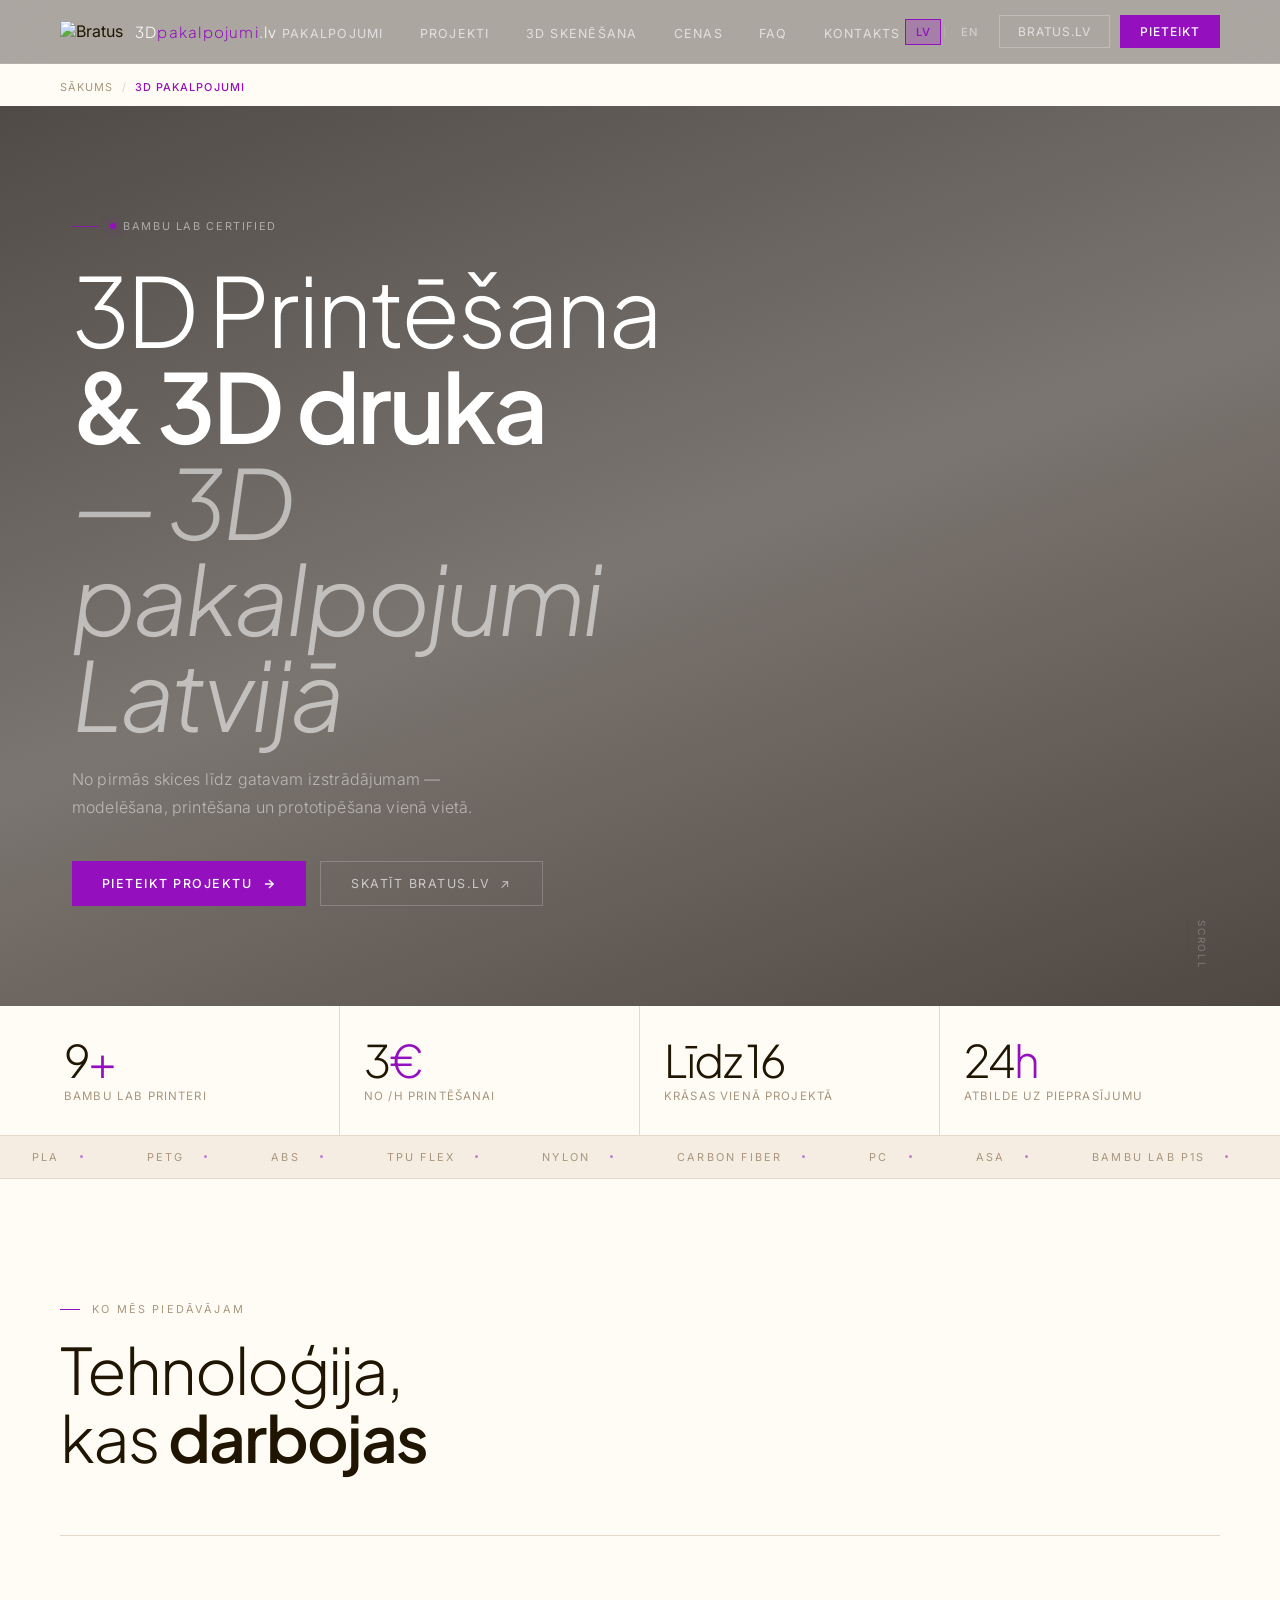
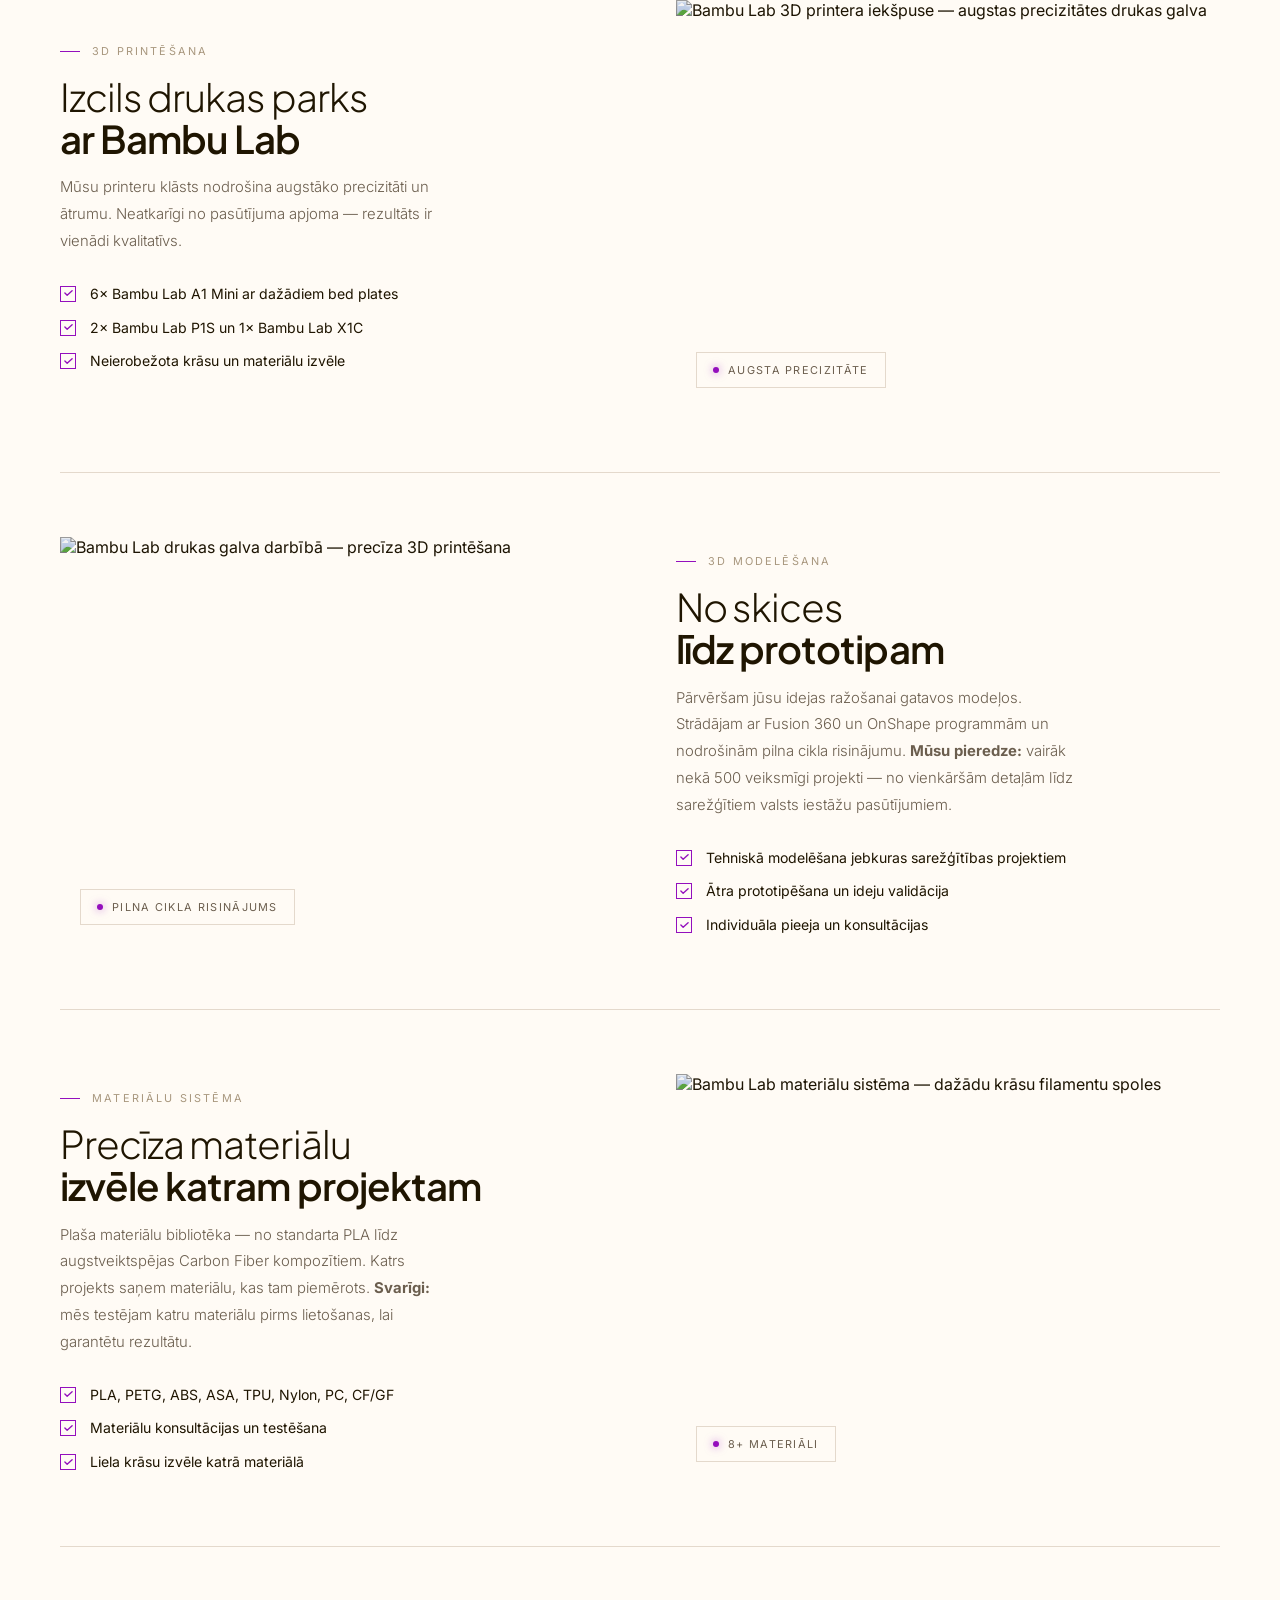
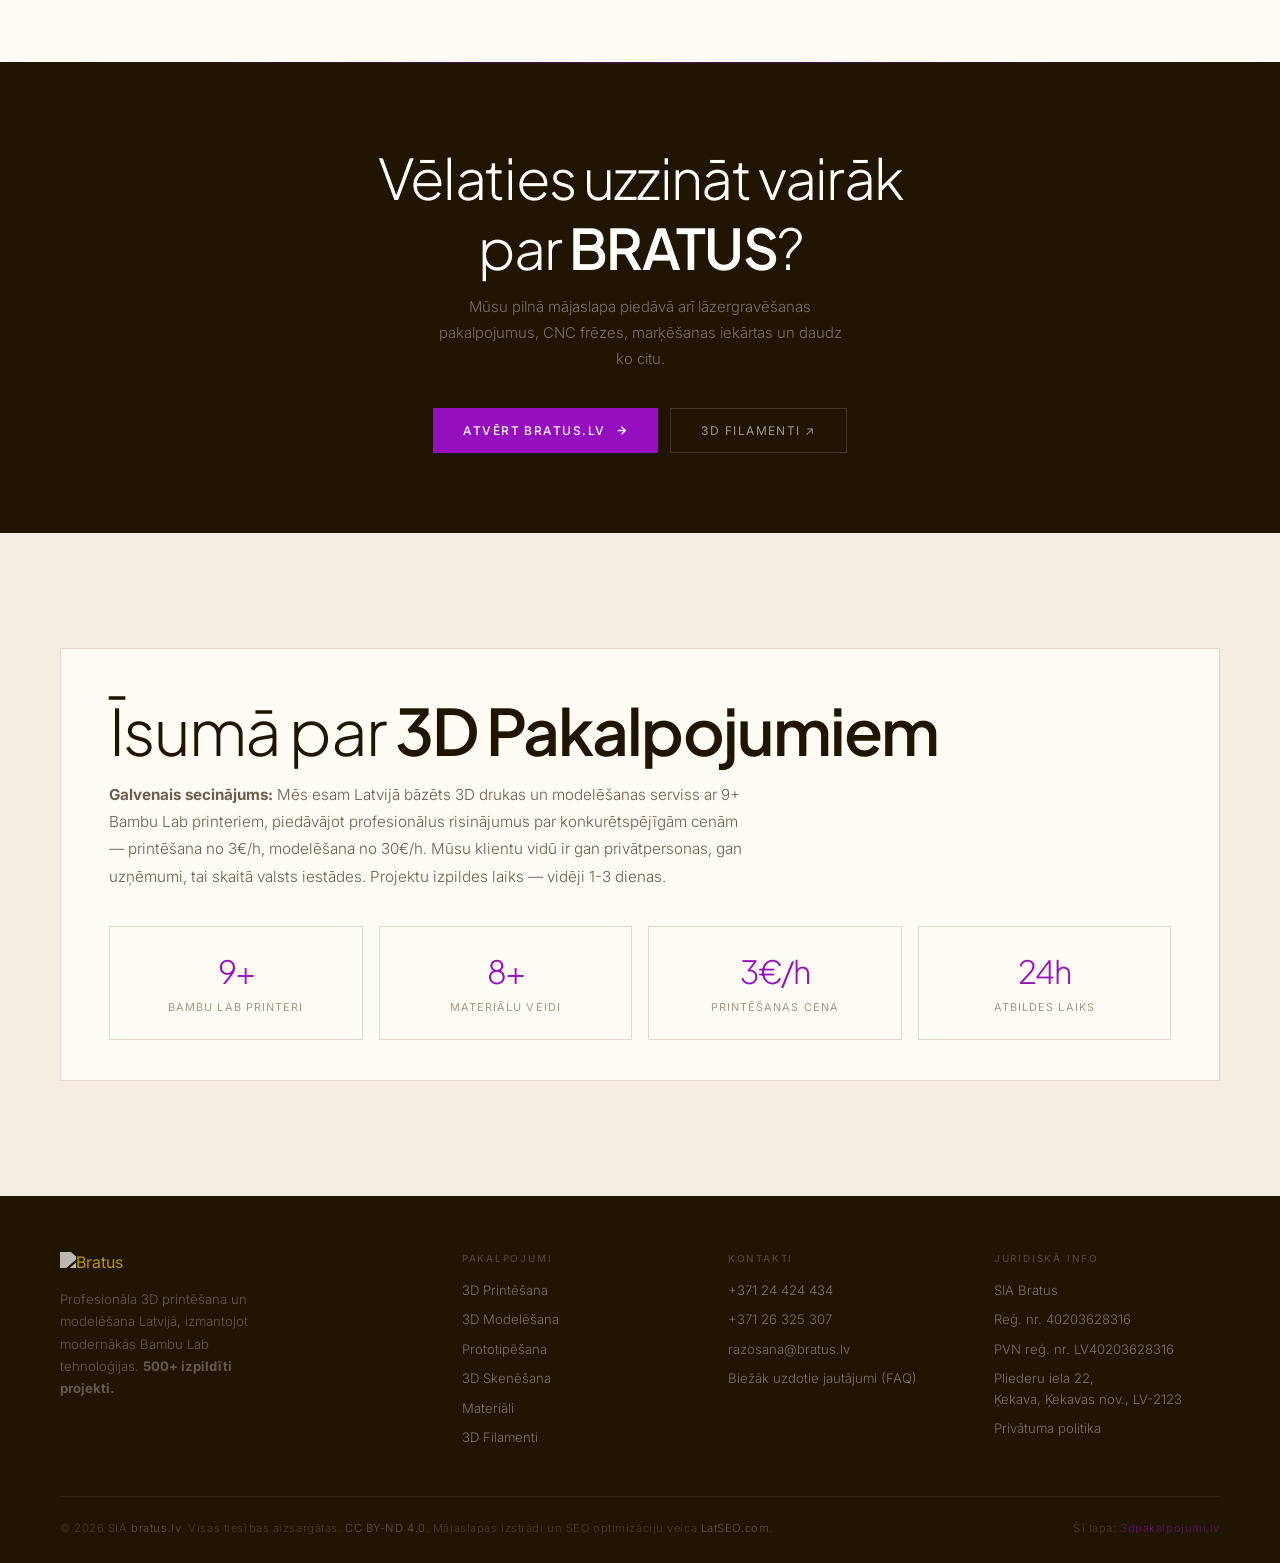
==== commit 1f149673: "Jauna 3D skenēšanas pakalpojuma lapa ar vispārīgu saturu" ====
--- a/index.html
+++ b/index.html
@@ -248,6 +248,7 @@
   <ul class="nav-links" id="nav-links">
     <li><a href="/pakalpojumi/">Pakalpojumi</a></li>
     <li><a href="/projekti/">Projekti</a></li>
+    <li><a href="/skenesana/">3D Skenēšana</a></li>
     <li><a href="/cenas/">Cenas</a></li>
     <li><a href="/faq/">FAQ</a></li>
     <li><a href="/kontakts/">Kontakts</a></li>
@@ -527,6 +528,7 @@
       <a href="/pakalpojumi/#printesana">3D Printēšana</a>
       <a href="/pakalpojumi/#modelesana">3D Modelēšana</a>
       <a href="/pakalpojumi/">Prototipēšana</a>
+      <a href="/skenesana/">3D Skenēšana</a>
       <a href="/pakalpojumi/#materiali">Materiāli</a>
       <a href="https://bratus.lv/collections/3d-filamenti" target="_blank" rel="noopener">3D Filamenti</a>
     </div>
--- a/css/styles.css
+++ b/css/styles.css
@@ -1235,69 +1235,319 @@
 [id] { scroll-margin-top: 88px; }
 
 /* ── 3D CENAS KALKULATORS ── */
-.calc-section { background: var(--bg); }
-.calc-grid {
-  display: grid;
-  grid-template-columns: 1.25fr 1fr;
-  gap: 32px;
-  margin-top: 44px;
-  align-items: start;
-}
-@media (max-width: 980px) {
-  .calc-grid { grid-template-columns: 1fr; }
-}
-
-.calc-left { display: flex; flex-direction: column; gap: 16px; min-width: 0; }
+.calc-section { background: var(--bg); padding: 64px 0 0; }
+@media (max-width: 520px) {
+  .calc-section { padding-top: 56px; }
+}
+
+.calc-screen { display: none; }
+.calc-screen.is-active { display: block; }
+
+/* 1. ekrāns — augšupielāde */
+.calc-upload { max-width: 640px; margin: 0 auto; padding: 24px clamp(20px, 5vw, 60px) 48px; }
 
 .calc-dropzone {
-  border: 1px dashed var(--ink3);
+  border: 1.5px dashed #c9a8d8;
   background: var(--surface);
-  padding: 28px 20px;
+  border-radius: 20px;
+  padding: 44px 28px 36px;
   text-align: center;
   cursor: pointer;
+  outline: none;
   transition: border-color 0.2s, background 0.2s;
-  outline: none;
 }
 .calc-dropzone:hover,
 .calc-dropzone:focus-visible,
-.calc-dropzone.drag { border-color: var(--accent); background: rgba(148,15,189,0.04); }
-.calc-dropzone svg { width: 32px; height: 32px; color: var(--accent); margin: 0 auto 10px; }
+.calc-dropzone.drag { border-color: var(--accent); background: rgba(148,15,189,0.05); }
+.calc-dropzone svg { width: 42px; height: 42px; color: var(--accent); margin: 0 auto 12px; }
 .calc-drop-title {
   font-family: 'Plus Jakarta Sans', sans-serif;
-  font-size: 1rem;
-  font-weight: 500;
+  font-size: 1.2rem;
+  font-weight: 600;
   color: var(--ink);
 }
-.calc-drop-sub { font-size: 0.78rem; color: var(--ink3); margin-top: 4px; }
-
+.calc-drop-sub { font-size: 0.82rem; color: var(--ink3); margin-top: 6px; }
+
+.calc-material-pick { margin: 24px auto 0; max-width: 360px; text-align: left; }
+
+.calc-select {
+  width: 100%;
+  padding: 12px 13px;
+  border: 1px solid var(--border);
+  background: var(--bg);
+  color: var(--ink);
+  font-family: 'Inter', sans-serif;
+  font-size: 0.9rem;
+  border-radius: 10px;
+  outline: none;
+  transition: border-color 0.2s;
+}
+.calc-select:focus { border-color: var(--accent); }
+
+.calc-upload-status { min-height: 22px; margin-top: 16px; font-size: 0.82rem; color: var(--ink2); }
+
+.calc-btn-primary {
+  margin-top: 6px;
+  display: inline-flex; align-items: center; justify-content: center;
+  background: var(--accent); color: #fff;
+  border: none; border-radius: 999px;
+  padding: 15px 44px;
+  font-family: 'Plus Jakarta Sans', sans-serif;
+  font-size: 1rem; font-weight: 600;
+  cursor: pointer;
+  transition: background 0.2s, transform 0.15s, opacity 0.2s;
+}
+.calc-btn-primary:hover:not(:disabled) { background: #7c0da0; transform: translateY(-1px); }
+.calc-btn-primary:disabled { opacity: 0.45; cursor: not-allowed; }
+
+.calc-upload-info { display: grid; grid-template-columns: repeat(3, 1fr); gap: 12px; margin-top: 22px; }
+.calc-info-item {
+  background: var(--surface);
+  border: 1px solid var(--border);
+  border-radius: 12px;
+  padding: 15px 12px;
+  text-align: center;
+  font-size: 0.82rem;
+  color: var(--ink2);
+}
+.calc-info-item strong { color: var(--accent); font-weight: 600; }
+
+.calc-note-min { font-size: 0.74rem; color: var(--ink3); margin-top: 18px; text-align: center; line-height: 1.6; }
+@media (max-width: 640px) {
+  .calc-upload-info { grid-template-columns: 1fr; }
+}
+
+/* 2. ekrāns — darbalauks */
+.calc-workspace-grid {
+  display: grid;
+  grid-template-columns: 270px minmax(0, 1fr) 300px;
+  height: calc(100vh - 150px); min-height: 440px;
+  border-top: 1px solid var(--border);
+  border-bottom: 1px solid var(--border);
+  background: var(--bg);
+}
+
+.calc-parts-panel {
+  background: var(--surface);
+  border-right: 1px solid var(--border);
+  display: flex; flex-direction: column;
+  overflow-y: auto;
+  min-width: 0;
+}
+.calc-panel-head {
+  display: flex; align-items: center; justify-content: space-between; gap: 10px;
+  padding: 16px;
+  border-bottom: 1px solid var(--border);
+  position: sticky; top: 0; background: var(--surface); z-index: 2;
+}
+.calc-panel-head h3 { font-family: 'Plus Jakarta Sans', sans-serif; font-size: 0.95rem; font-weight: 600; color: var(--ink); }
+.calc-add-btn {
+  background: var(--accent); color: #fff; border: none; border-radius: 8px;
+  padding: 8px 12px; font-size: 0.8rem; font-weight: 600; cursor: pointer;
+  transition: background 0.2s;
+}
+.calc-add-btn:hover { background: #7c0da0; }
+
+.calc-parts-list { list-style: none; padding: 12px; display: flex; flex-direction: column; gap: 10px; }
+.calc-part {
+  position: relative;
+  background: var(--bg);
+  border: 1px solid var(--border);
+  border-radius: 12px;
+  transition: border-color 0.2s, background 0.2s;
+}
+.calc-part.is-active { border-color: var(--accent); background: rgba(148,15,189,0.06); }
+.calc-part-btn {
+  display: flex; flex-direction: column; gap: 4px; text-align: left;
+  width: 100%; padding: 12px 36px 12px 12px;
+  background: transparent; border: none; cursor: pointer; color: var(--ink);
+  font-family: 'Inter', sans-serif;
+}
+.calc-part-name { font-size: 0.85rem; font-weight: 600; word-break: break-word; }
+.calc-part-dims { font-size: 0.78rem; color: var(--ink2); }
+.calc-part-qty { font-size: 0.72rem; color: var(--ink3); }
+.calc-part-remove {
+  position: absolute; top: 10px; right: 10px;
+  width: 22px; height: 22px; border-radius: 50%;
+  border: 1px solid var(--border); background: var(--surface); color: var(--ink2);
+  cursor: pointer; font-size: 0.95rem; line-height: 1;
+  display: flex; align-items: center; justify-content: center;
+}
+.calc-part-remove:hover { background: #fbe3e3; color: #991b1b; border-color: #e5b8b8; }
+
+.calc-viewer-col { position: relative; min-width: 0; background: var(--bg); }
 .calc-viewer {
-  position: relative;
-  height: 420px;
+  position: absolute; inset: 0; overflow: hidden;
   background:
-    radial-gradient(1200px 600px at 50% 0%, rgba(148,15,189,0.06), transparent 60%),
-    var(--surface);
-  border: 1px solid var(--border);
-  overflow: hidden;
+    radial-gradient(1200px 600px at 50% 0%, rgba(148,15,189,0.07), transparent 60%),
+    var(--bg);
 }
 .calc-viewer canvas { display: block; }
 .calc-viewer-hint {
   position: absolute; inset: 0;
   display: flex; align-items: center; justify-content: center;
-  color: var(--ink3);
-  font-size: 0.85rem;
-  pointer-events: none;
-  text-align: center;
+  color: var(--ink3); font-size: 0.85rem;
+  pointer-events: none; text-align: center; padding: 20px;
+}
+
+.calc-controls-panel {
+  background: var(--surface);
+  border-left: 1px solid var(--border);
   padding: 20px;
-}
-
-.calc-right { display: flex; flex-direction: column; gap: 16px; }
-
-.calc-settings {
+  display: flex; flex-direction: column; gap: 20px;
+  overflow-y: auto;
+  min-width: 0;
+}
+.calc-control-group { min-width: 0; }
+
+.calc-qty {
+  display: inline-flex; align-items: stretch;
+  border: 1px solid var(--border); border-radius: 10px; overflow: hidden;
+  background: var(--bg);
+}
+.calc-qty button {
+  width: 42px; border: none; background: transparent; color: var(--ink);
+  font-size: 1.15rem; cursor: pointer; transition: background 0.15s;
+}
+.calc-qty button:hover { background: rgba(148,15,189,0.08); }
+.calc-qty input {
+  width: 56px; text-align: center;
+  border: none; border-left: 1px solid var(--border); border-right: 1px solid var(--border);
+  background: transparent; color: var(--ink);
+  font-family: 'Inter', sans-serif; font-size: 0.95rem; outline: none;
+  -moz-appearance: textfield; appearance: textfield;
+}
+.calc-qty input::-webkit-outer-spin-button,
+.calc-qty input::-webkit-inner-spin-button { -webkit-appearance: none; margin: 0; }
+
+.calc-color-swatches {
+  display: grid;
+  grid-template-columns: repeat(auto-fill, minmax(30px, 1fr));
+  gap: 7px;
+}
+.calc-color-swatch {
+  aspect-ratio: 1;
+  width: 100%;
+  border: 2px solid transparent;
+  border-radius: 8px;
+  cursor: pointer;
+  padding: 0;
+  box-shadow: inset 0 0 0 1px rgba(0,0,0,0.15);
+  transition: transform 0.12s, border-color 0.12s;
+}
+.calc-color-swatch:hover { transform: scale(1.12); }
+.calc-color-swatch.is-active { border-color: var(--ink); box-shadow: inset 0 0 0 2px #fff, 0 0 0 1px var(--ink); }
+.calc-color-label { display: block; margin-top: 10px; font-size: 0.82rem; color: var(--ink2); }
+
+/* 3D skata navigācijas kubs (WebGL canvas) */
+.calc-view-cube-canvas {
+  position: absolute; left: 16px; bottom: 16px;
+  width: 96px; height: 96px;
+  z-index: 6;
+  cursor: pointer;
+}
+
+.calc-part-summary {
+  margin-top: auto;
+  border: 1px solid var(--border); border-radius: 12px; padding: 14px;
+  background: var(--bg);
+}
+.calc-sum-title {
+  font-size: 0.68rem; letter-spacing: 0.14em; text-transform: uppercase;
+  color: var(--ink3); margin-bottom: 6px;
+}
+.calc-sum-row {
+  display: flex; justify-content: space-between; gap: 10px;
+  font-size: 0.84rem; color: var(--ink2);
+  padding: 7px 0; border-bottom: 1px dashed var(--border);
+}
+.calc-sum-row:last-child { border-bottom: none; }
+.calc-sum-row strong { color: var(--ink); font-weight: 600; white-space: nowrap; }
+
+.calc-price-bar {
+  display: flex; align-items: center; justify-content: space-between; gap: 16px;
+  padding: 16px clamp(20px, 5vw, 60px);
   background: var(--surface);
-  border: 1px solid var(--border);
+  border-bottom: 1px solid var(--border);
+}
+.calc-btn-ghost {
+  background: transparent; color: var(--ink2);
+  border: 1px solid var(--border); border-radius: 999px;
+  padding: 11px 24px;
+  font-family: 'Plus Jakarta Sans', sans-serif; font-size: 0.9rem; font-weight: 500;
+  cursor: pointer; transition: border-color 0.2s, color 0.2s;
+}
+.calc-btn-ghost:hover { border-color: var(--accent); color: var(--accent); }
+.calc-price-total { text-align: right; }
+.calc-price-total span {
+  display: block; font-size: 0.7rem; letter-spacing: 0.14em; text-transform: uppercase;
+  color: var(--ink3); margin-bottom: 2px;
+}
+.calc-price-total strong {
+  font-family: 'Plus Jakarta Sans', sans-serif;
+  font-size: clamp(1.7rem, 3vw, 2.3rem); font-weight: 700; color: var(--accent);
+}
+
+.calc-price-right { display: flex; align-items: center; gap: 18px; }
+.calc-order-btn { margin-top: 0; padding: 13px 26px; font-size: 0.92rem; white-space: nowrap; }
+@media (max-width: 640px) {
+  .calc-price-right { flex-direction: column; align-items: flex-end; gap: 10px; }
+}
+
+/* Pasūtījuma modāls */
+.calc-modal-overlay {
+  position: fixed; inset: 0; z-index: 1000;
+  background: rgba(31, 21, 1, 0.55);
+  display: flex; align-items: center; justify-content: center;
   padding: 20px;
 }
-.calc-select {
+.calc-modal-overlay[hidden] { display: none; }
+.calc-modal {
+  position: relative;
+  background: var(--bg);
+  border: 1px solid var(--border);
+  border-radius: 18px;
+  width: 100%; max-width: 560px;
+  max-height: calc(100vh - 40px);
+  overflow-y: auto;
+  padding: 26px 24px;
+  box-shadow: 0 24px 60px rgba(0,0,0,0.25);
+}
+.calc-modal h3 { font-family: 'Plus Jakarta Sans', sans-serif; font-size: 1.25rem; font-weight: 600; color: var(--ink); }
+.calc-modal-sub { font-size: 0.85rem; color: var(--ink2); margin-top: 6px; line-height: 1.55; }
+.calc-modal-close {
+  position: absolute; top: 14px; right: 14px;
+  width: 30px; height: 30px; border-radius: 50%;
+  border: 1px solid var(--border); background: var(--surface); color: var(--ink2);
+  cursor: pointer; font-size: 1rem; line-height: 1;
+  display: flex; align-items: center; justify-content: center;
+}
+.calc-modal-close:hover { background: #fbe3e3; color: #991b1b; border-color: #e5b8b8; }
+
+.calc-order-summary {
+  margin: 16px 0;
+  border: 1px solid var(--border);
+  background: var(--surface);
+  border-radius: 12px;
+  padding: 6px 14px;
+  font-size: 0.84rem;
+  color: var(--ink2);
+  line-height: 1.5;
+}
+.calc-order-item { padding: 9px 0; border-bottom: 1px dashed var(--border); }
+.calc-order-item:last-of-type { border-bottom: 1px dashed var(--border); }
+.calc-order-item strong { color: var(--ink); }
+.calc-order-total {
+  margin-top: 4px; padding: 10px 0;
+  font-size: 1rem; color: var(--ink);
+}
+.calc-order-total strong { color: var(--accent); font-size: 1.1rem; }
+.calc-order-total span { color: var(--ink3); font-size: 0.8rem; }
+
+.calc-form-grid { display: grid; grid-template-columns: 1fr 1fr; gap: 12px; }
+.calc-field { margin-top: 12px; }
+.calc-form-grid .calc-field { margin-top: 0; }
+.calc-input {
   width: 100%;
   padding: 11px 13px;
   border: 1px solid var(--border);
@@ -1305,76 +1555,30 @@
   color: var(--ink);
   font-family: 'Inter', sans-serif;
   font-size: 0.9rem;
+  border-radius: 10px;
   outline: none;
   transition: border-color 0.2s;
-}
-.calc-select:focus { border-color: var(--accent); }
-.calc-settings .calc-select { margin-bottom: 16px; }
-.calc-note { font-size: 0.72rem; color: var(--ink3); margin-top: 10px; line-height: 1.6; }
-
-.calc-results {
-  background: var(--bg);
-  border: 1px solid var(--border);
-  padding: 24px 22px;
-  min-height: 200px;
-}
-.calc-empty { color: var(--ink3); font-size: 0.85rem; }
-.calc-err { color: #991b1b; font-size: 0.85rem; line-height: 1.6; }
-.calc-price {
-  font-family: 'Plus Jakarta Sans', sans-serif;
-  font-size: clamp(2.4rem, 5vw, 3.2rem);
-  font-weight: 300;
-  letter-spacing: -0.03em;
-  color: var(--ink);
-  line-height: 1;
-}
-.calc-price strong { font-weight: 600; }
-.calc-price small { font-size: 1rem; color: var(--ink3); font-weight: 400; }
-.calc-price em { font-style: normal; color: var(--accent); }
-.calc-price-sub { font-size: 0.85rem; color: var(--ink2); margin-top: 8px; }
-.calc-price-sub strong { color: var(--ink); }
-.calc-result-grid {
-  display: grid;
-  grid-template-columns: 1fr 1fr;
-  gap: 10px;
-  margin-top: 20px;
-}
+  margin-top: 6px;
+}
+.calc-input:focus { border-color: var(--accent); }
+textarea.calc-input { resize: vertical; }
+.calc-order-submit { width: 100%; margin-top: 16px; }
+.calc-form-status { margin-top: 12px; font-size: 0.85rem; min-height: 20px; }
+.calc-form-status.ok { color: #1a7f37; }
+.calc-form-status.err { color: #991b1b; }
 @media (max-width: 520px) {
-  .calc-result-grid { grid-template-columns: 1fr; }
-}
-.calc-stat { border: 1px solid var(--border); padding: 12px 14px; }
-.calc-stat-label {
-  font-size: 0.6rem;
-  letter-spacing: 0.14em;
-  text-transform: uppercase;
-  color: var(--ink3);
-}
-.calc-stat strong {
-  display: block;
-  font-size: 0.92rem;
-  font-weight: 500;
-  color: var(--ink);
-  margin-top: 5px;
-  line-height: 1.35;
-}
-.calc-note-min { font-size: 0.72rem; color: var(--ink3); margin-top: 16px; }
-.calc-file-name { font-size: 0.74rem; color: var(--ink2); margin-top: 8px; word-break: break-all; }
-.calc-breakdown { border-top: 1px solid var(--border); margin-top: 18px; padding-top: 6px; }
-.calc-row {
-  display: flex;
-  justify-content: space-between;
-  gap: 12px;
-  padding: 9px 0;
-  border-bottom: 1px dashed var(--border);
-  font-size: 0.85rem;
-  color: var(--ink2);
-}
-.calc-row:last-of-type { border-bottom: none; }
-.calc-row span { line-height: 1.5; }
-.calc-row strong { color: var(--ink); font-weight: 500; white-space: nowrap; }
-.calc-row-total { border-top: 1px solid var(--border); margin-top: 4px; padding-top: 12px; font-size: 0.95rem; }
-.calc-row-total span { font-weight: 500; color: var(--ink); }
-.calc-row-total strong { font-size: 1.05rem; color: var(--accent); }
+  .calc-form-grid { grid-template-columns: 1fr; }
+}
+
+@media (max-width: 1080px) {
+  .calc-workspace-grid { grid-template-columns: 240px minmax(0, 1fr) 260px; }
+}
+@media (max-width: 900px) {
+  .calc-workspace-grid { grid-template-columns: 1fr; height: auto; }
+  .calc-parts-panel { border-right: none; border-bottom: 1px solid var(--border); max-height: 280px; }
+  .calc-viewer-col { height: 52vh; }
+  .calc-controls-panel { border-left: none; border-top: 1px solid var(--border); }
+}
 
 
 /* ── PAGE HEADER (H1) ── */
